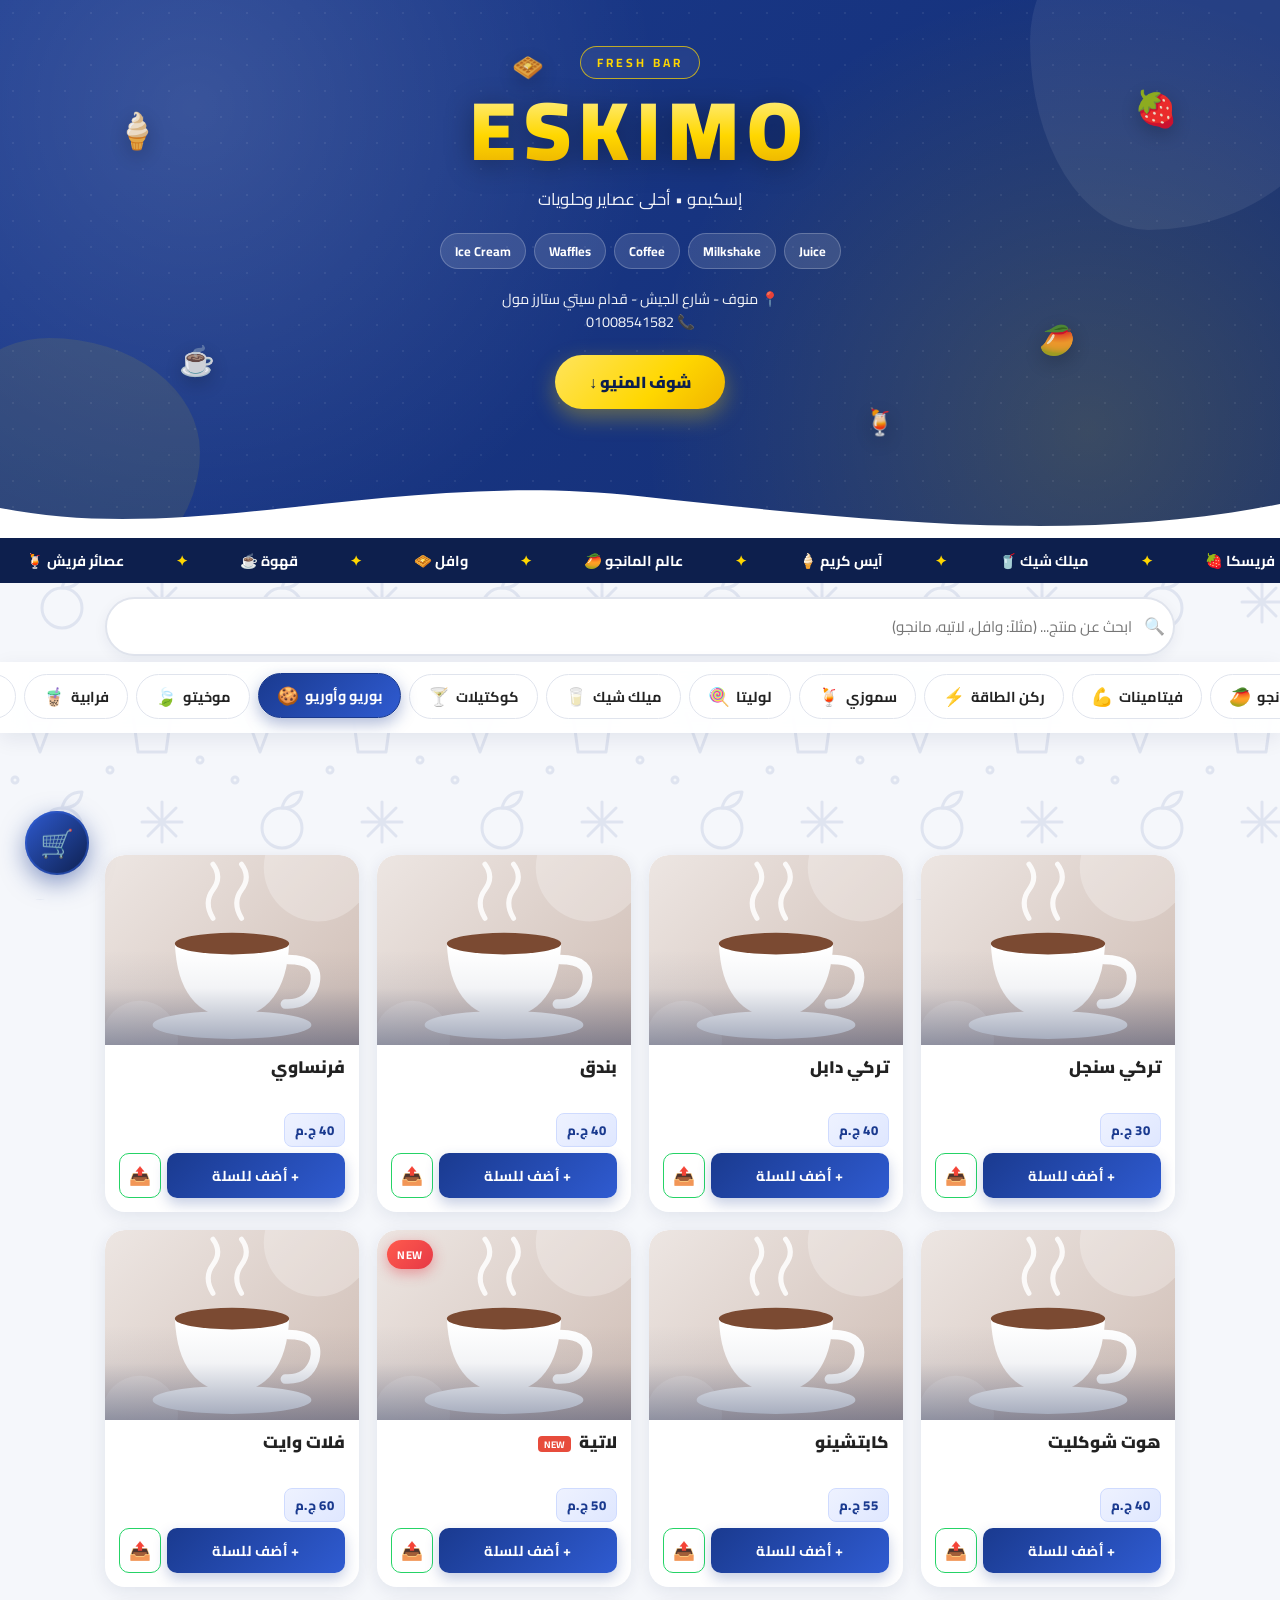
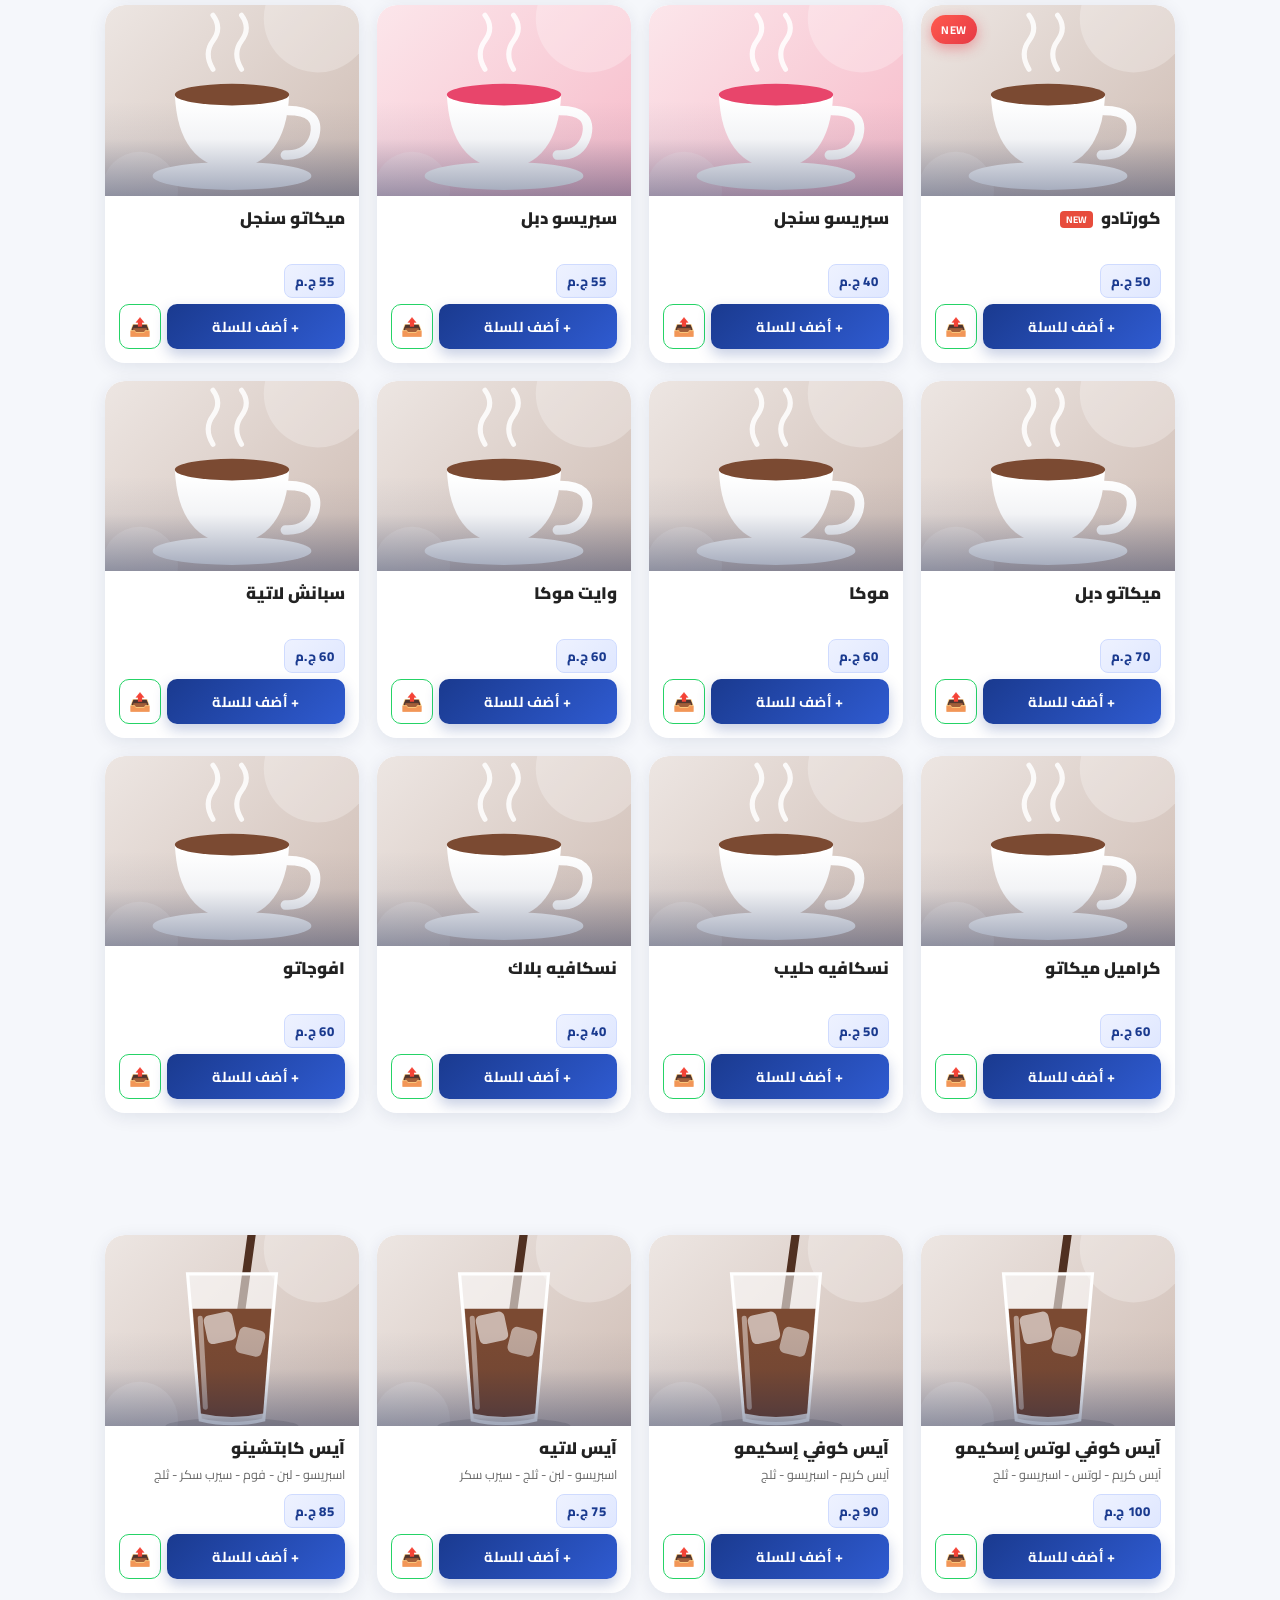
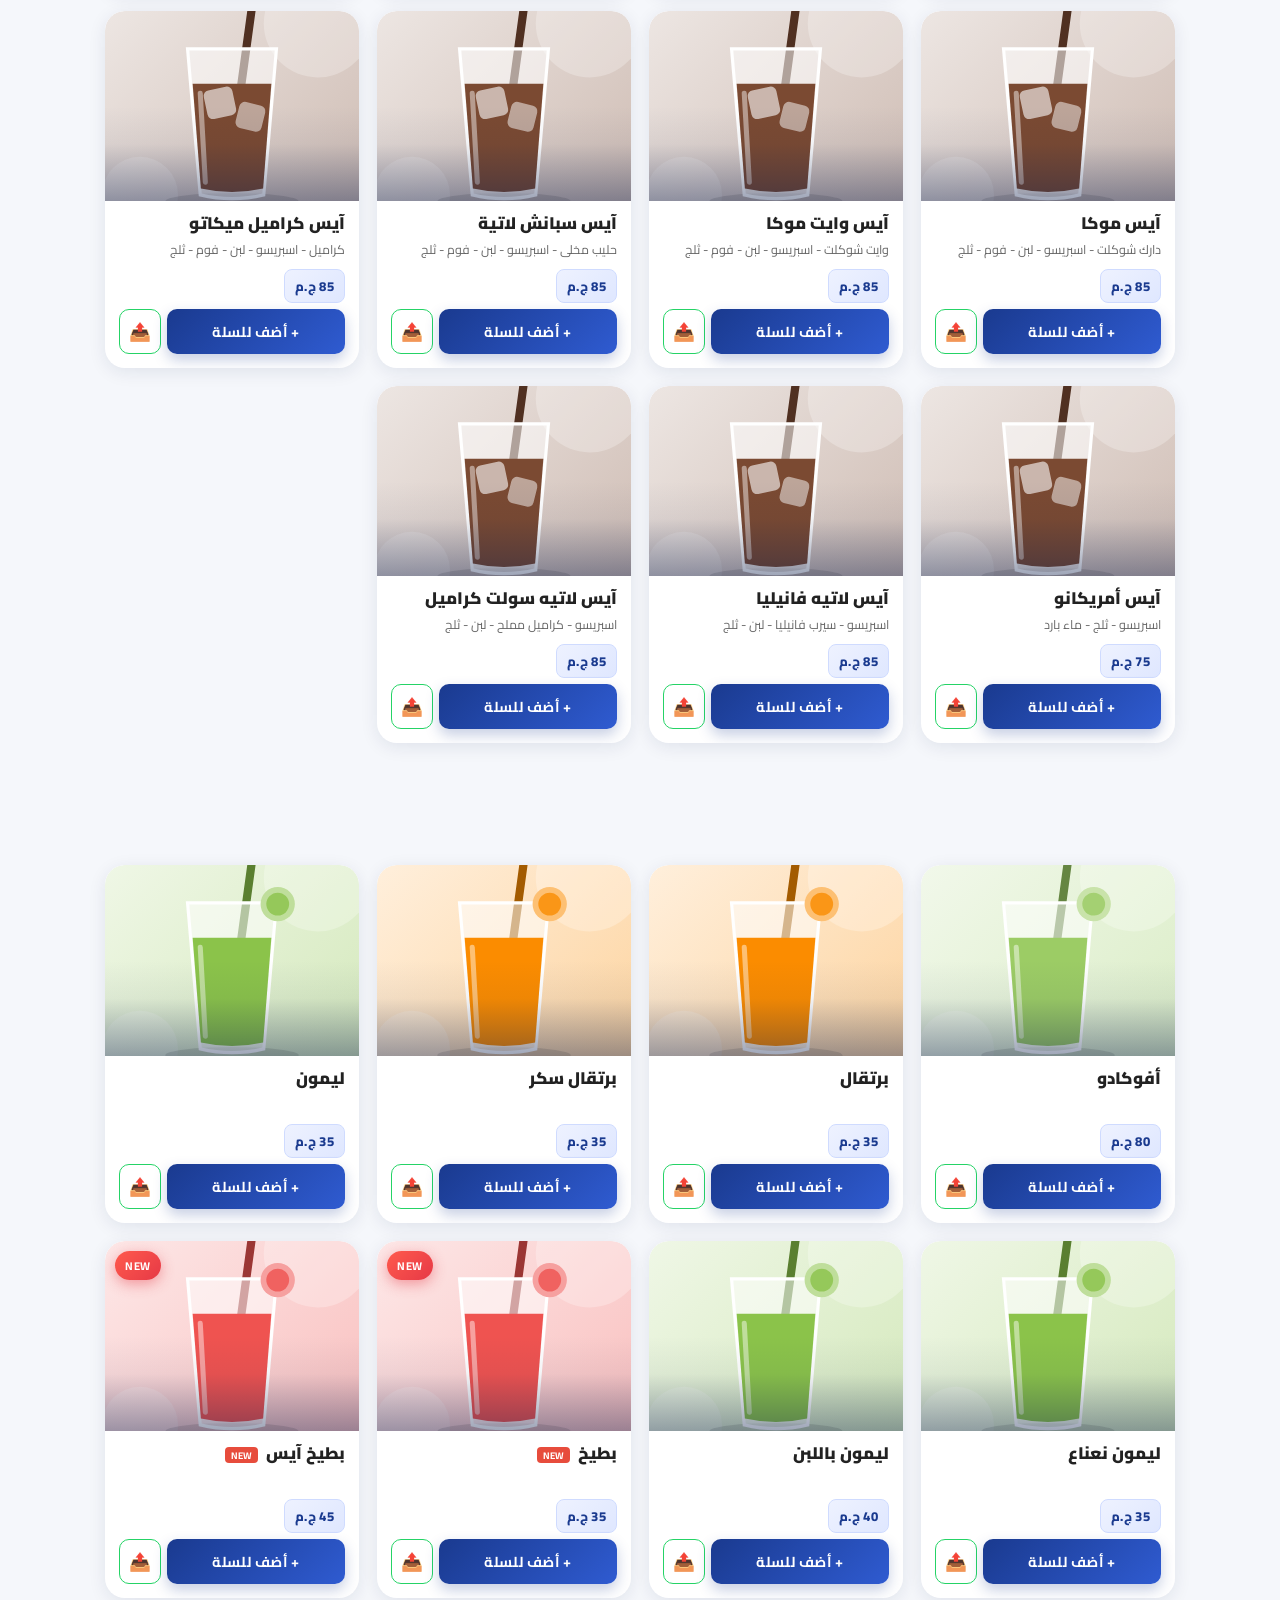
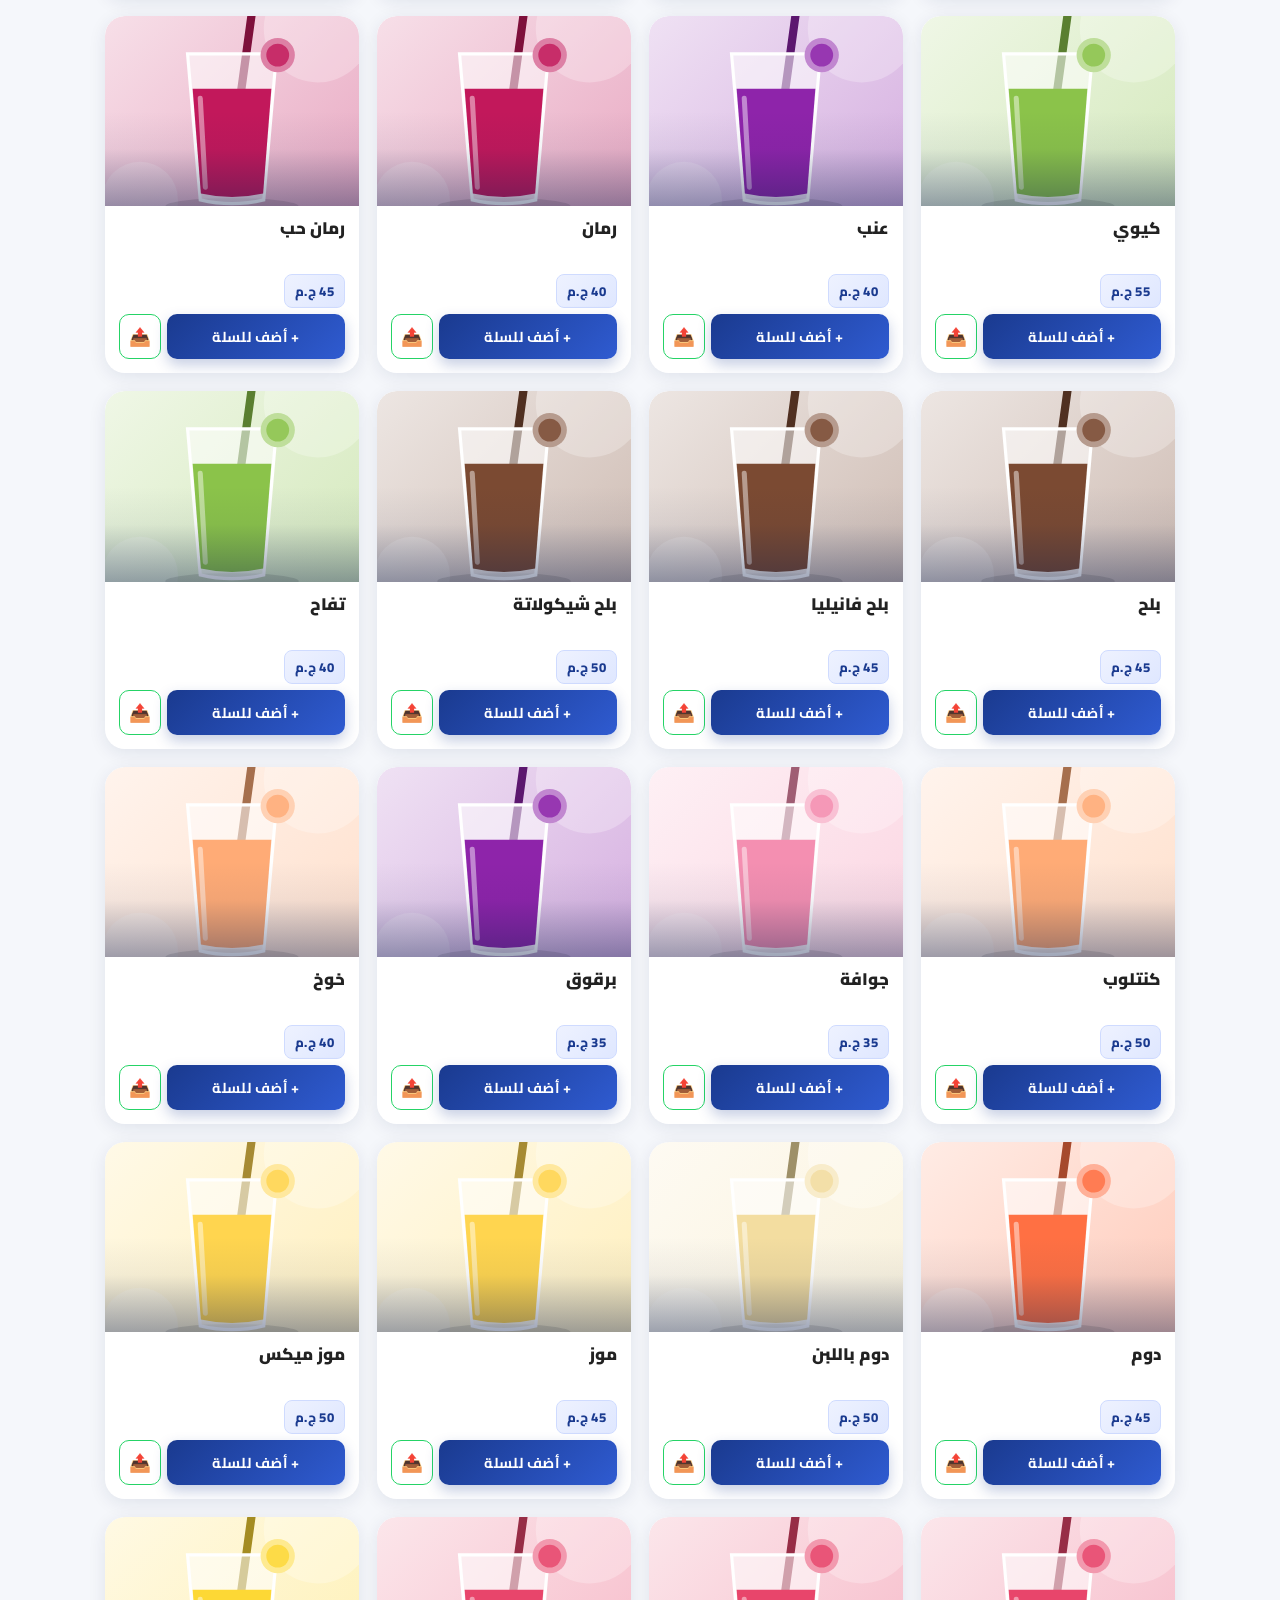
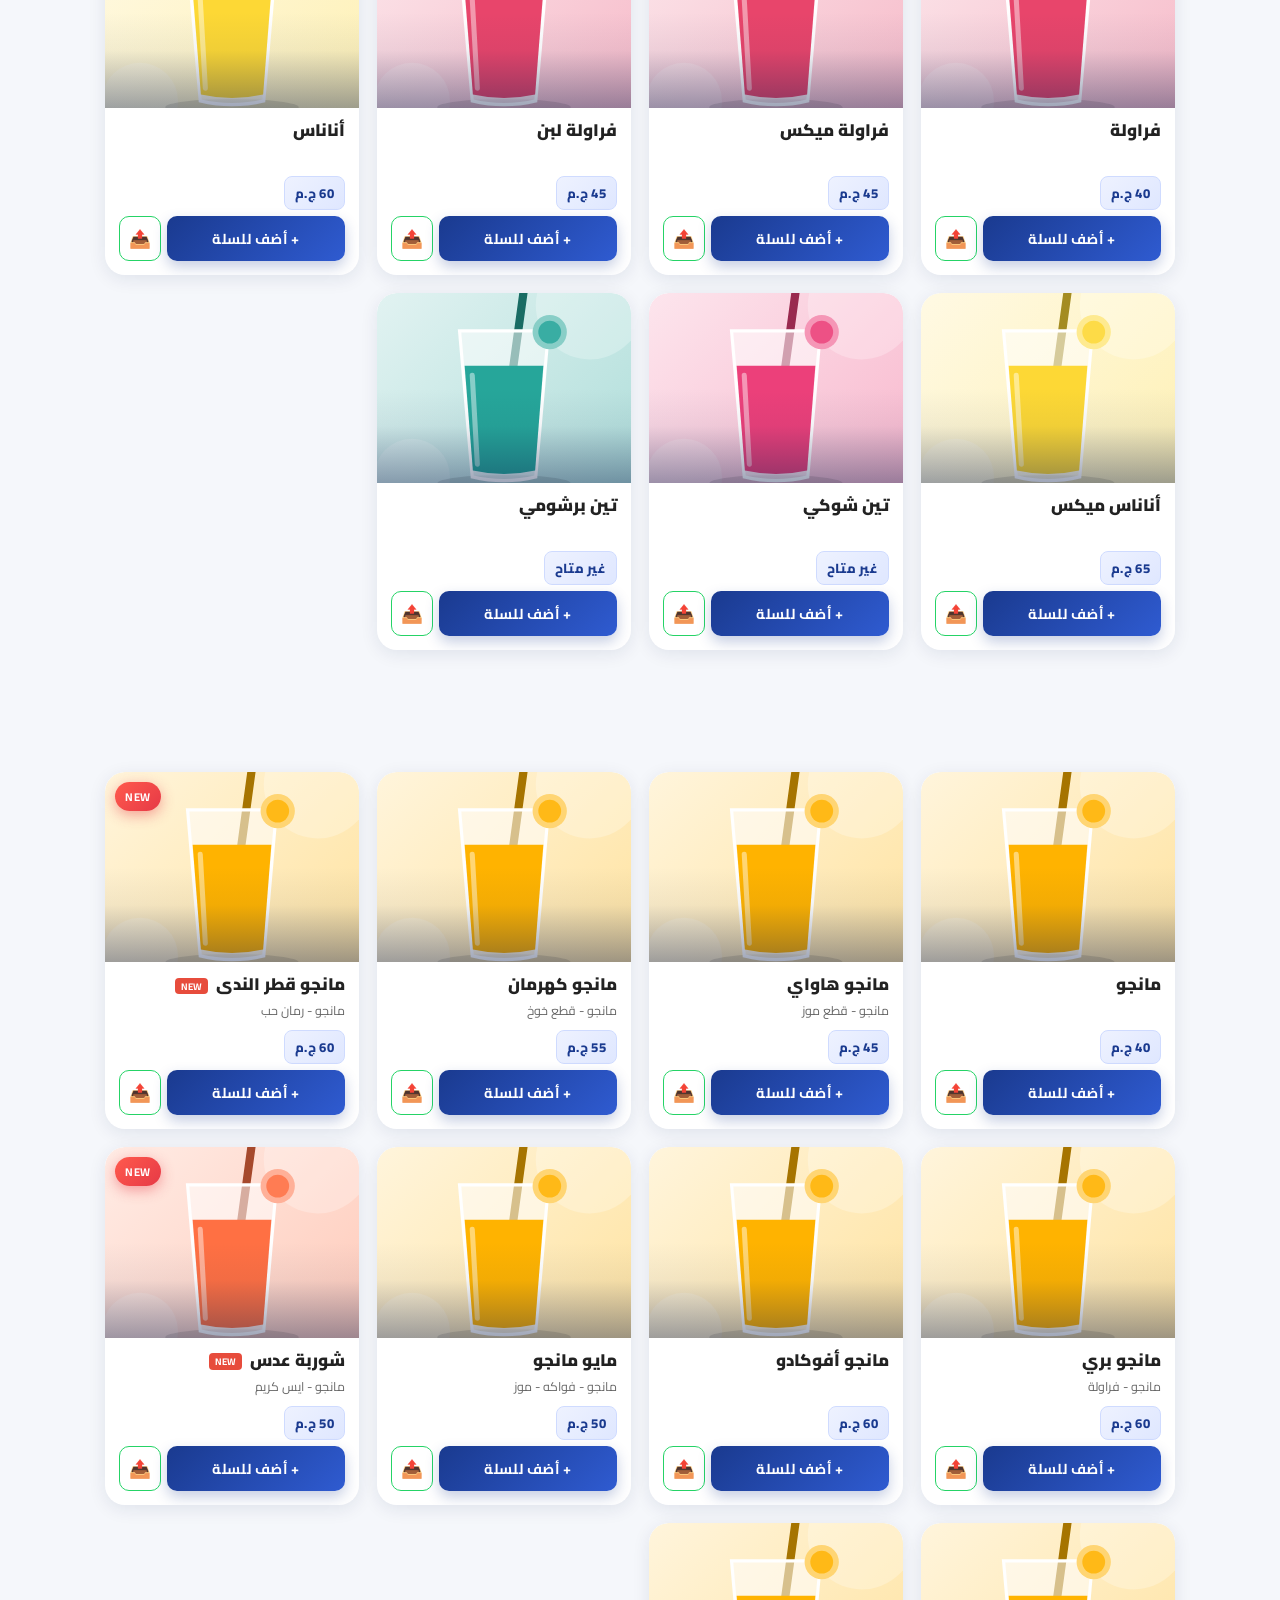
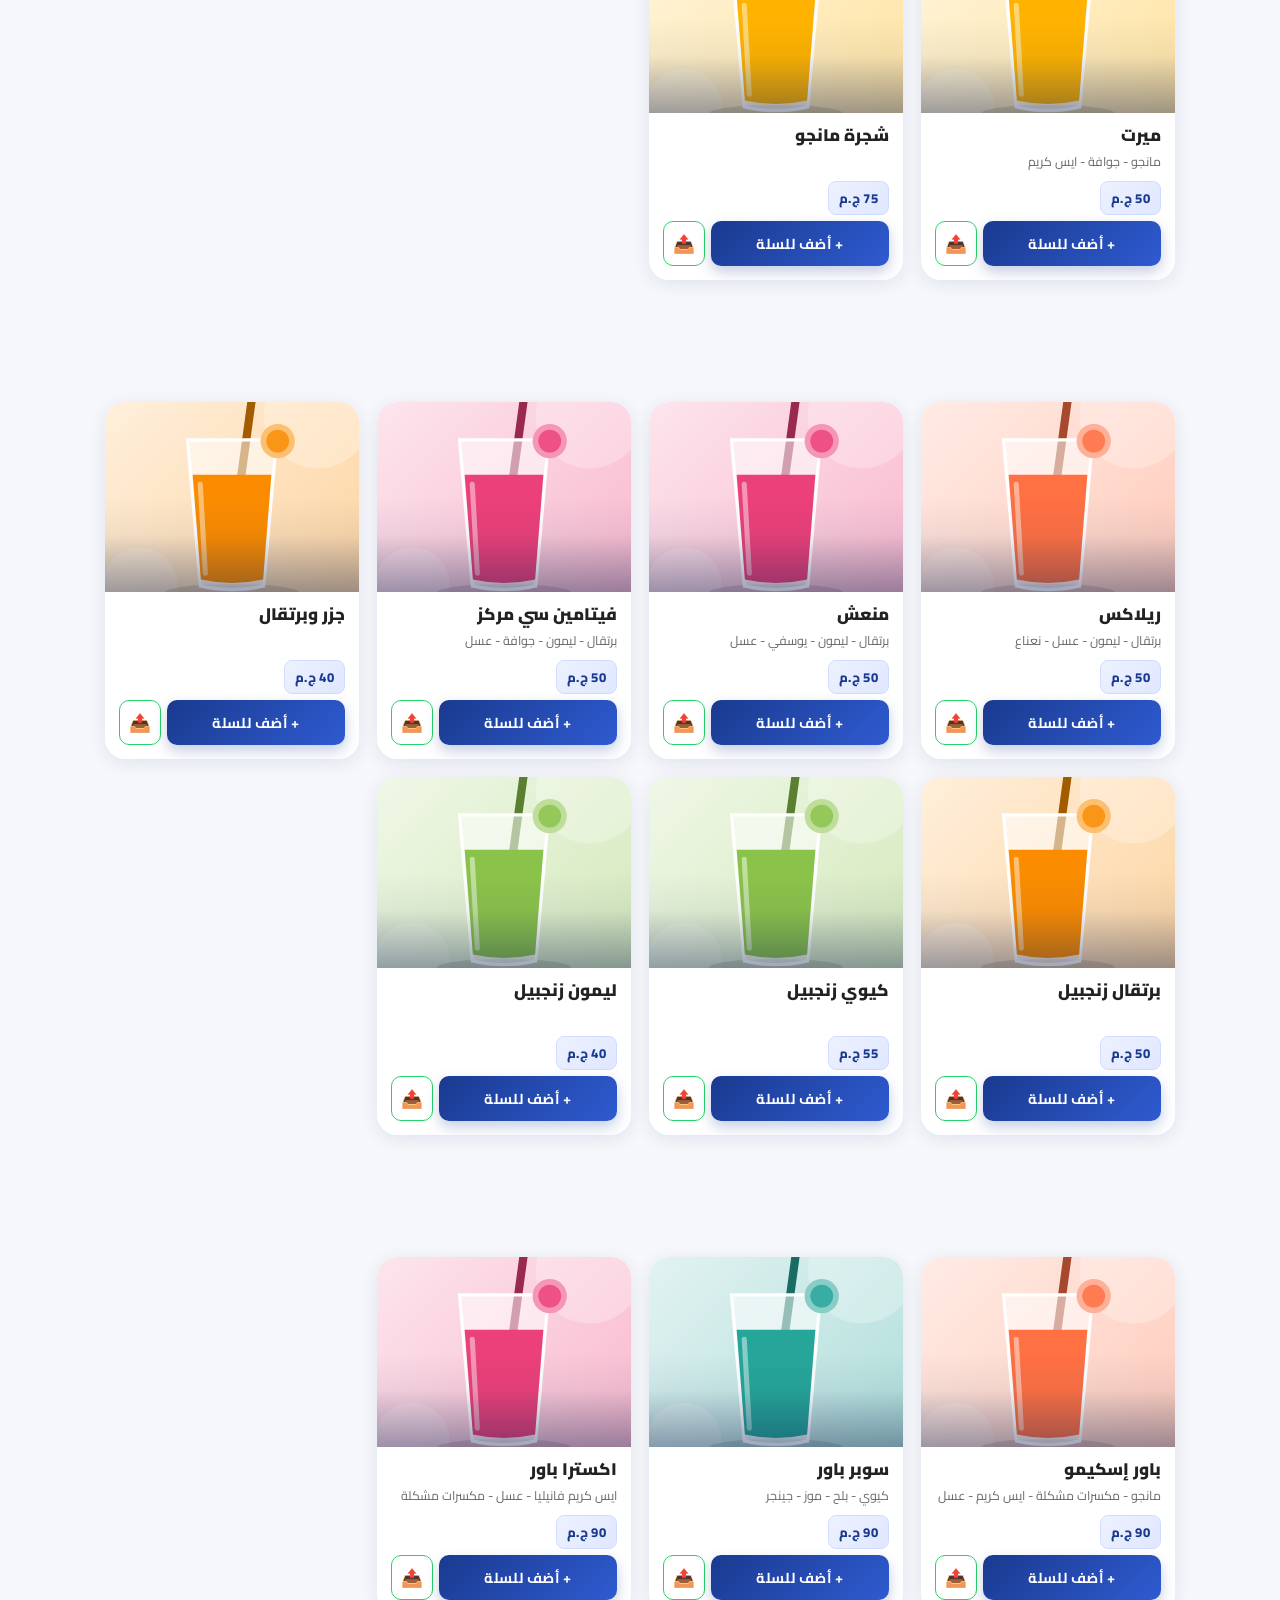
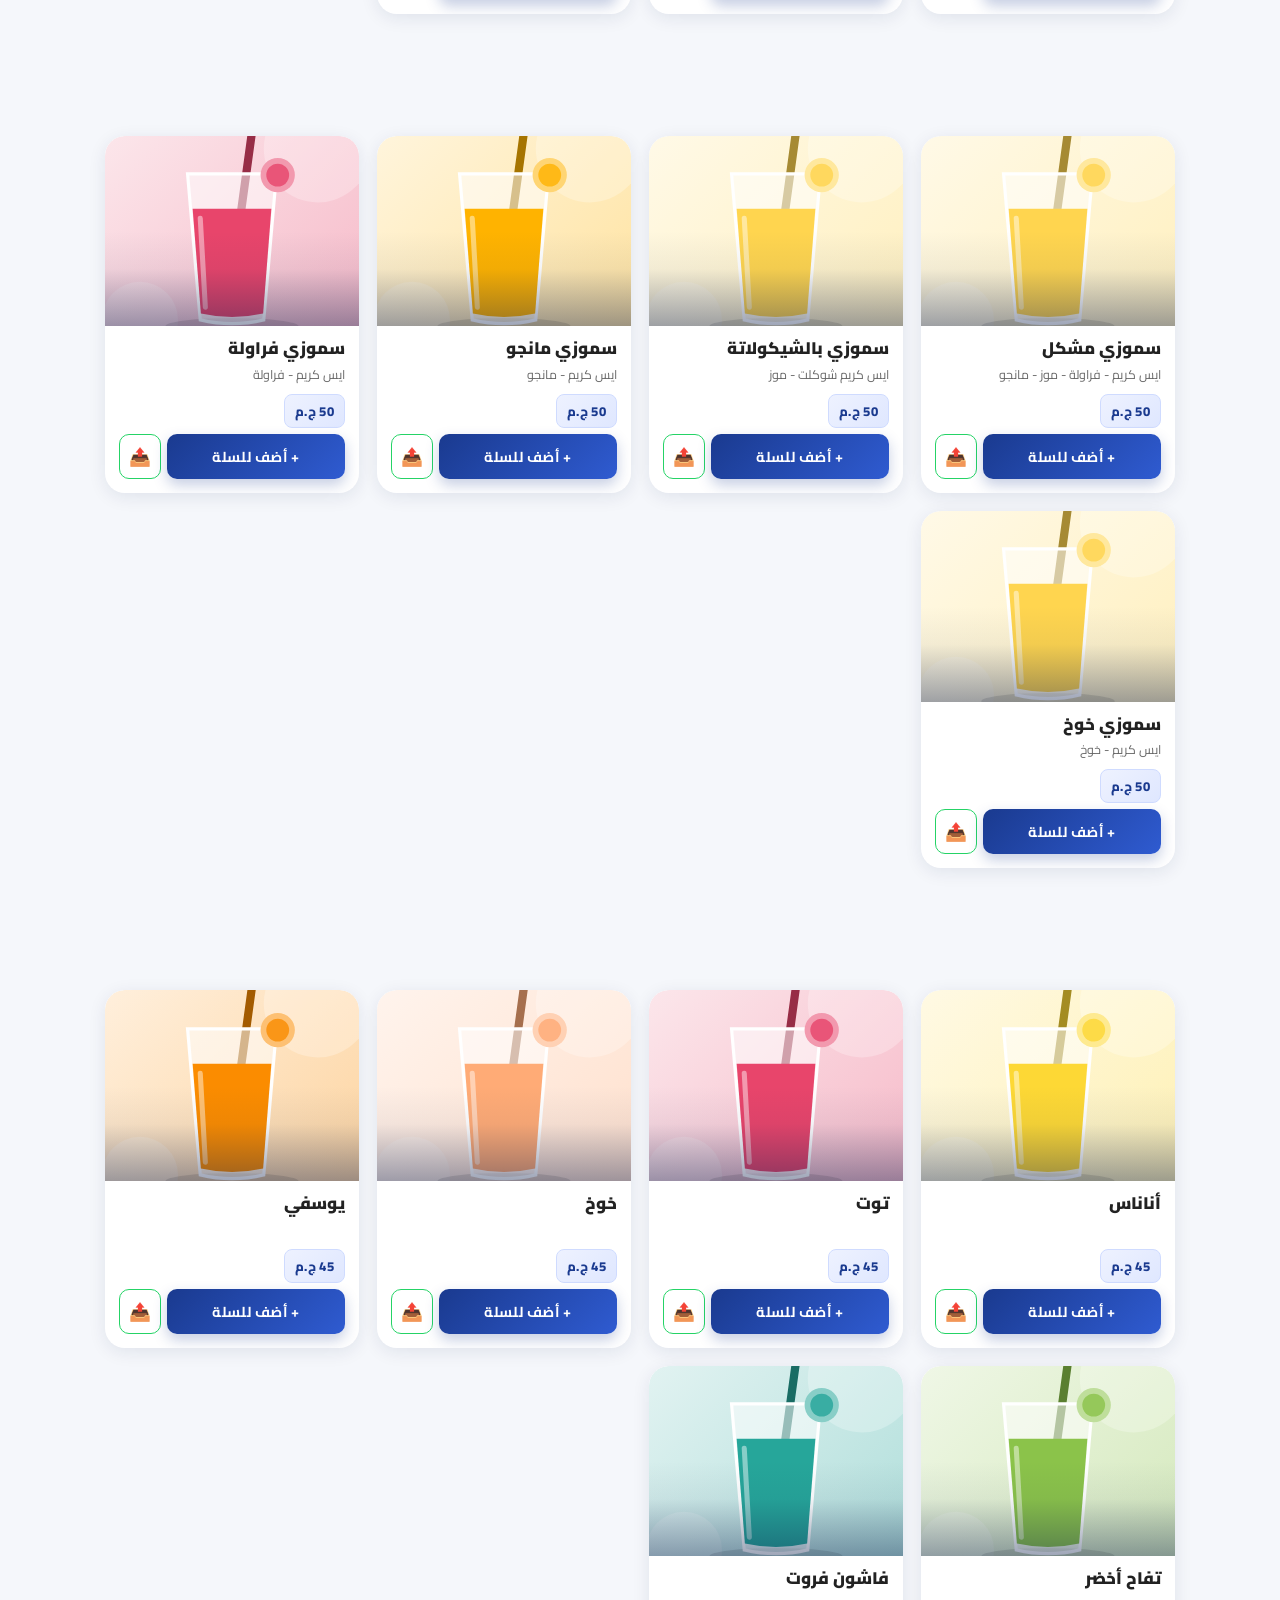
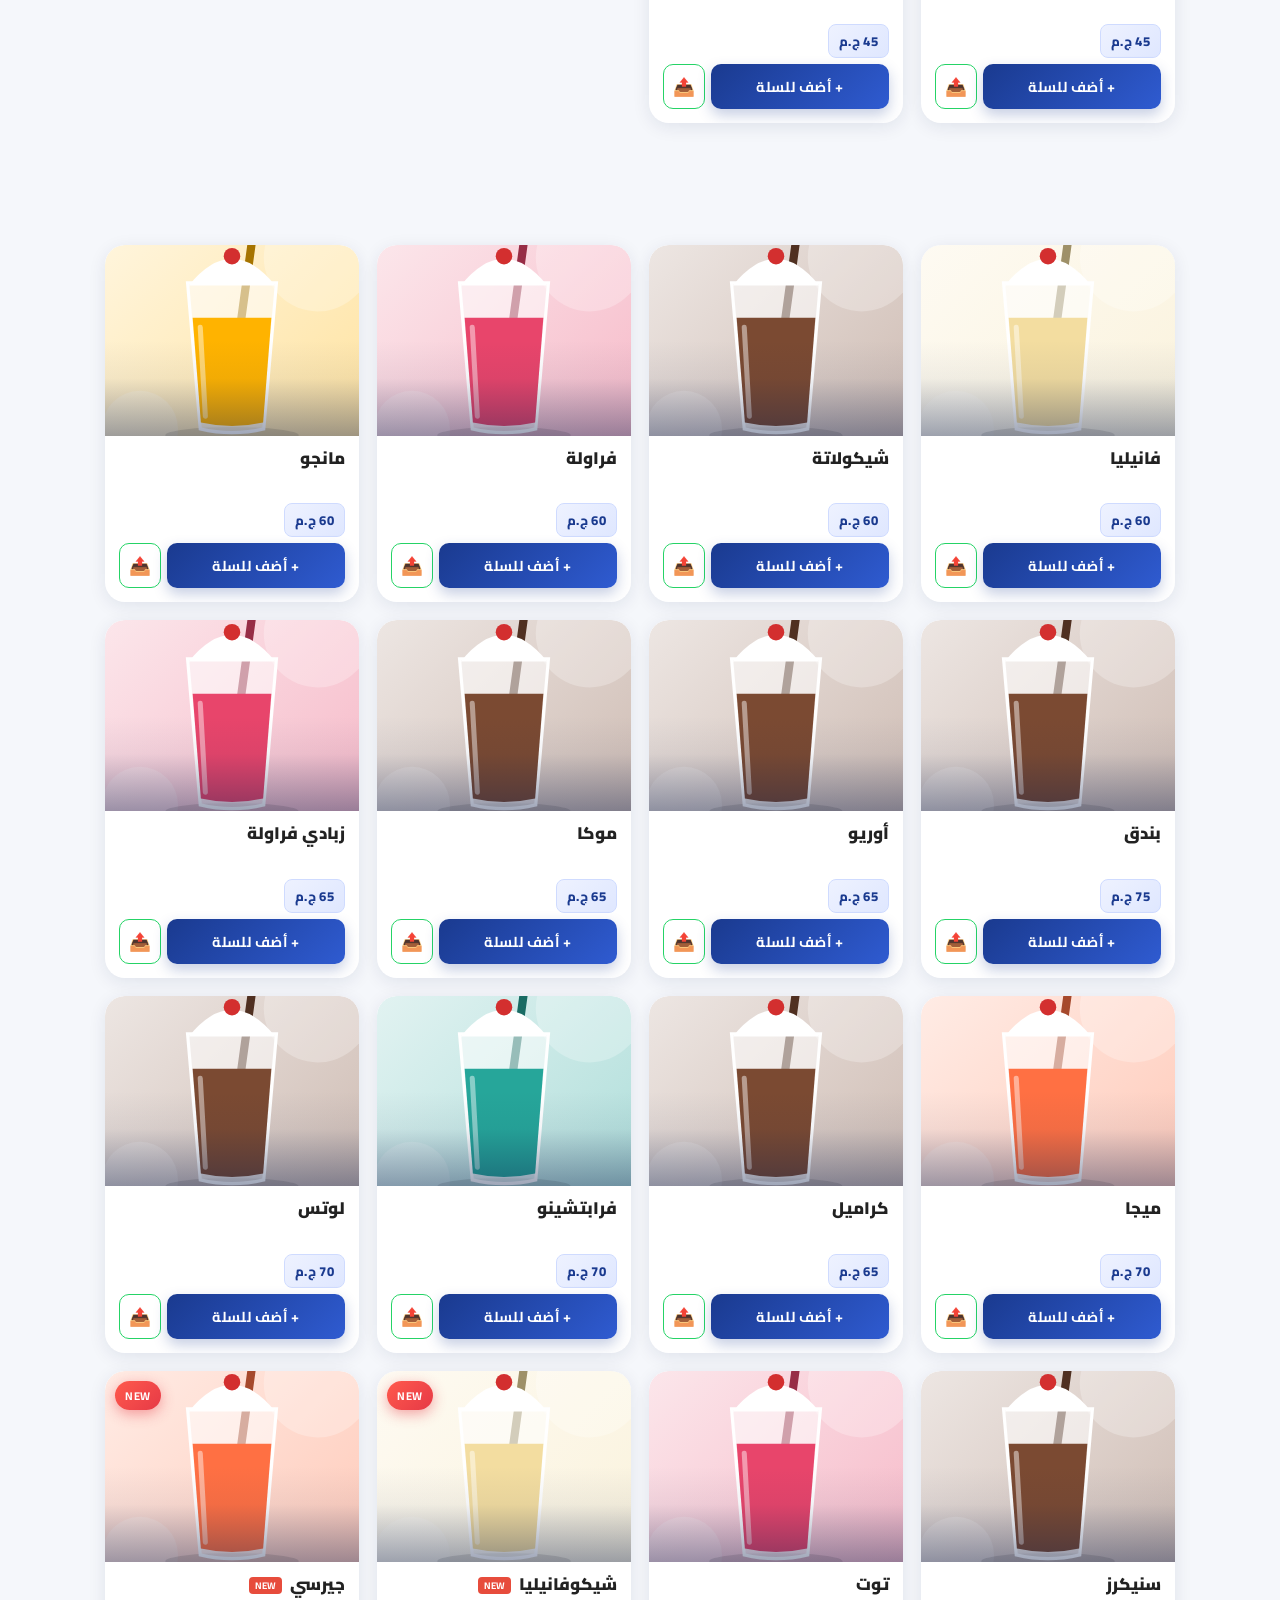
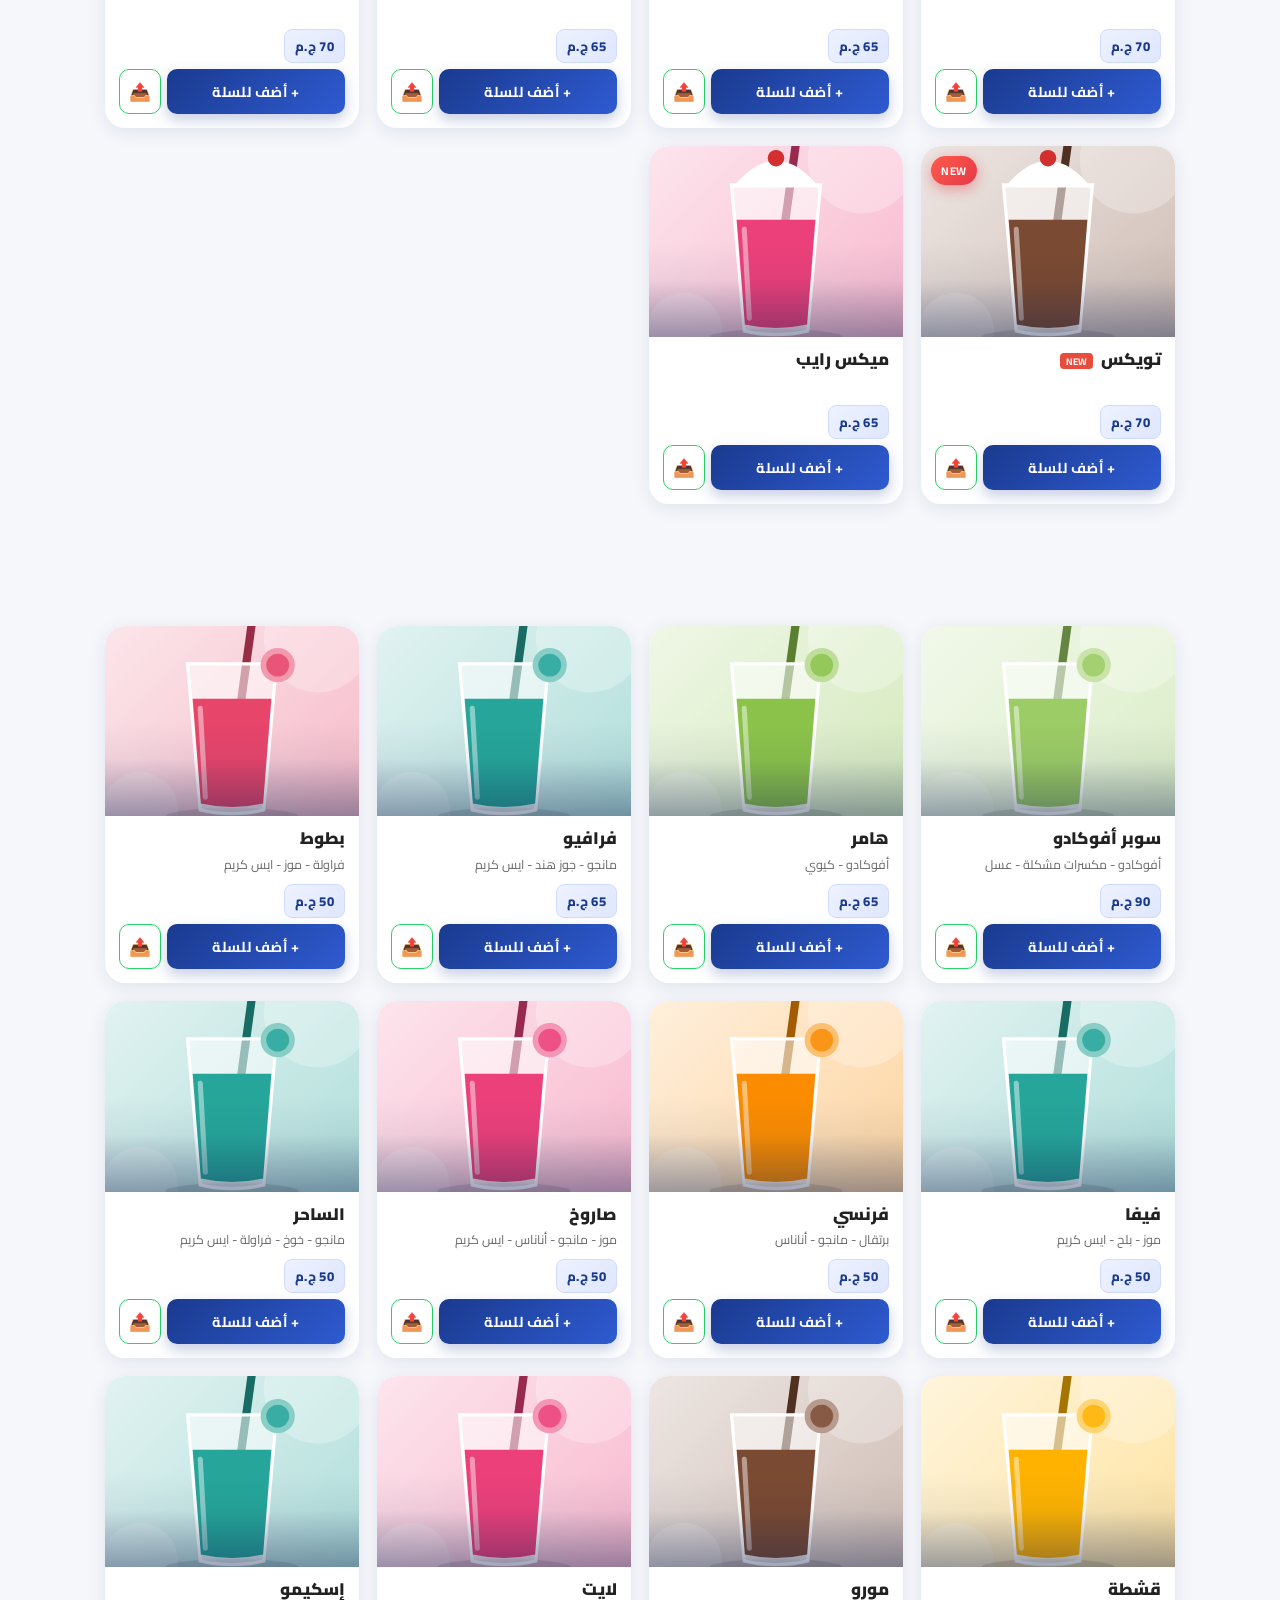
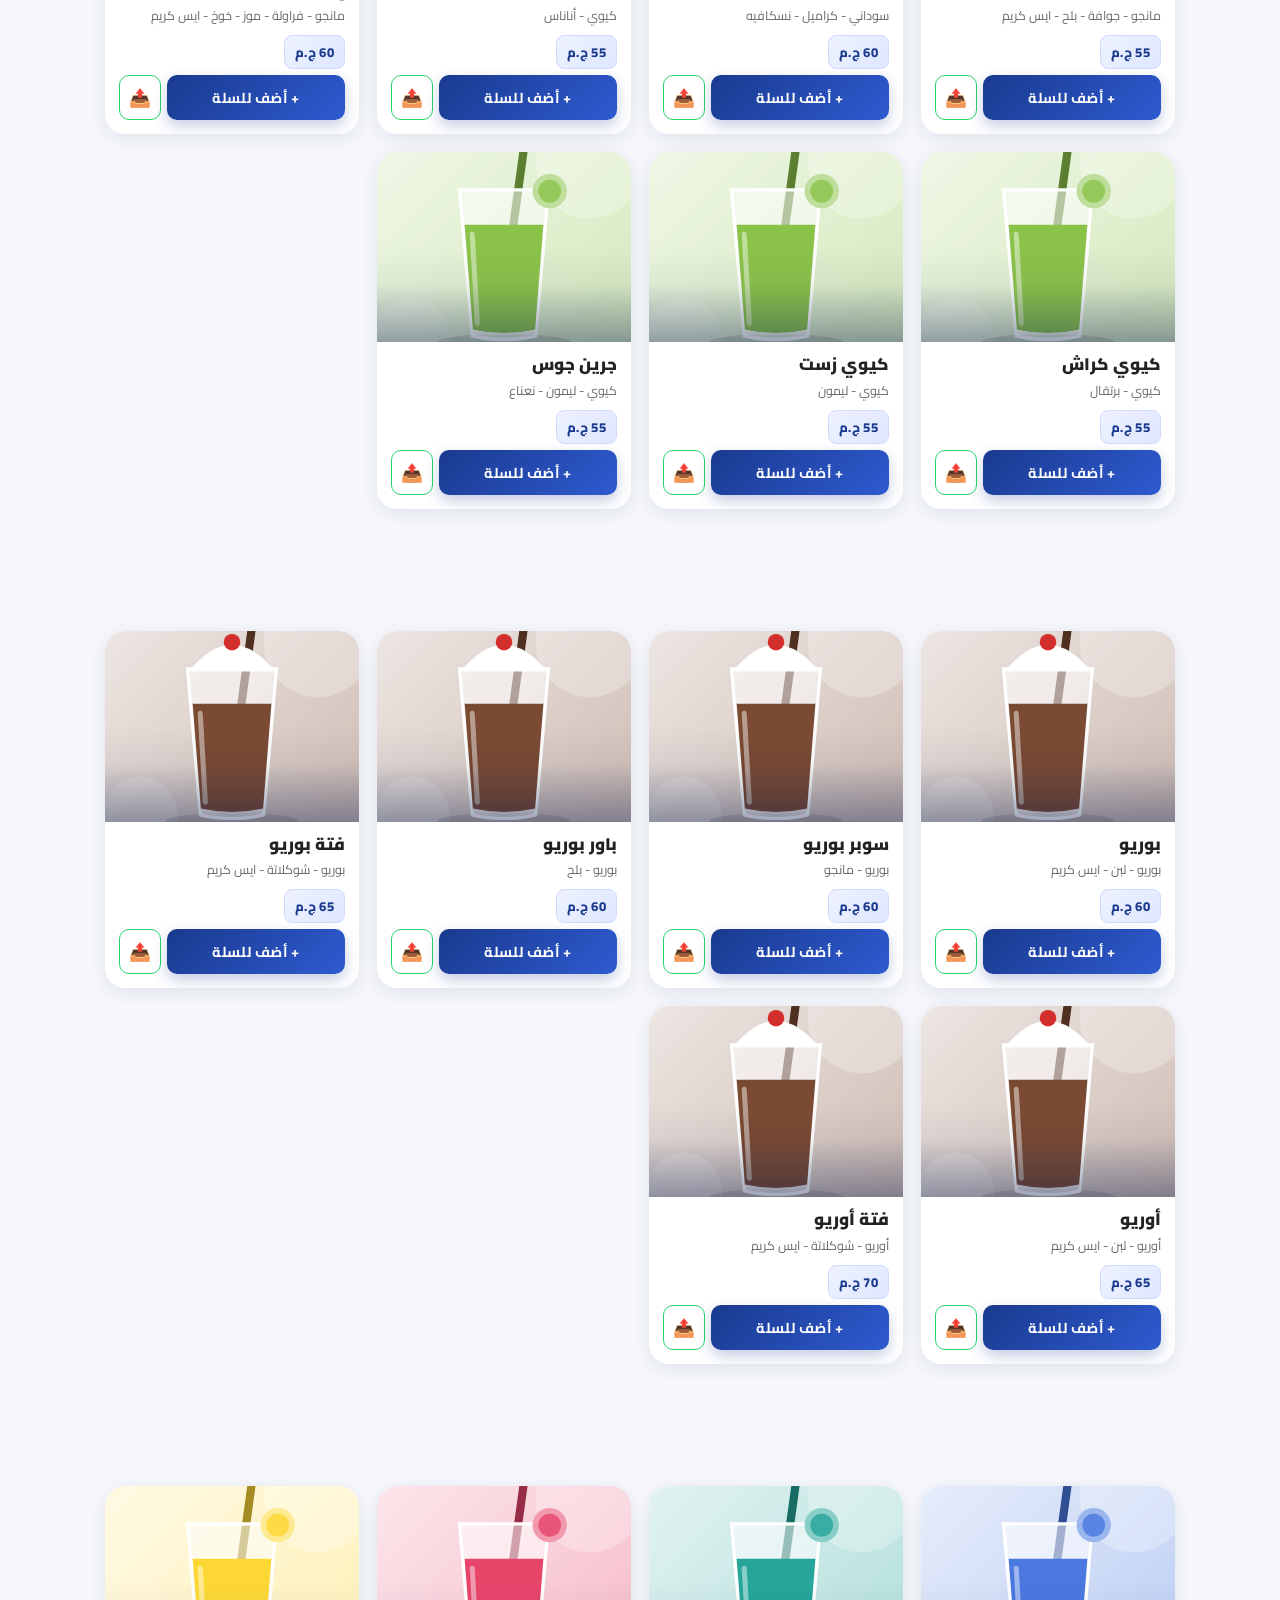
==== index.html @ f1029367 "Fix asset paths in index.html" ====
<!DOCTYPE html>
<html lang="ar" dir="rtl">
<head>
    <meta charset="UTF-8">
    <meta name="viewport" content="width=device-width, initial-scale=1.0">
    <title>ESKIMO Fresh Bar | إسكيمو</title>
    <link rel="stylesheet" href="css/style.css">
    <link href="https://fonts.googleapis.com/css2?family=Cairo:wght@400;600;700;900&display=swap" rel="stylesheet">
</head>
<body>
    <div id="preloader"><div class="pl-logo">ESKIMO</div><div class="pl-bar"></div></div>
    <div id="progress"></div>

    <!-- ===== الهيدر (Hero) ===== -->
    <header class="header hero">
        <div class="hero-blob blob-1"></div>
        <div class="hero-blob blob-2"></div>
        <span class="float f1">🍓</span>
        <span class="float f2">🥭</span>
        <span class="float f3">🍦</span>
        <span class="float f4">☕</span>
        <span class="float f5">🧇</span>
        <span class="float f6">🍹</span>

        <div class="header-content">
            <div class="logo">
                <span class="logo-badge">FRESH BAR</span>
                <h1>ESKIMO</h1>
                <p>إسكيمو • أحلى عصاير وحلويات</p>
            </div>

            <div class="hero-tags">
                <span>Juice</span><span>Milkshake</span><span>Coffee</span><span>Waffles</span><span>Ice Cream</span>
            </div>

            <div class="header-info">
                <p>📍 منوف - شارع الجيش - قدام سيتي ستارز مول</p>
                <p><a href="tel:01008541582">📞 01008541582</a></p>
            </div>

            <a href="#categoriesNav" class="hero-cta">شوف المنيو ↓</a>
        </div>

        <svg class="hero-wave" viewBox="0 0 1440 90" preserveAspectRatio="none" aria-hidden="true">
            <path d="M0,50 C220,100 440,0 720,35 C1000,70 1220,95 1440,45 L1440,90 L0,90 Z" fill="#ffffff"/>
        </svg>
    </header>

    <div class="marquee"><div class="marquee-track">
        <span>🍹 عصائر فريش</span><span>☕ قهوة</span><span>🧇 وافل</span><span>🥭 عالم المانجو</span><span>🍦 آيس كريم</span><span>🥤 ميلك شيك</span><span>🍓 فريسكا</span>
    </div></div>

    <!-- ===== شريط البحث + طلبي السابق ===== -->
<div class="search-bar-wrap">
    <div class="search-bar">
        <span class="search-icon">🔍</span>
        <input 
            type="search" 
            id="searchInput" 
            placeholder="ابحث عن منتج... (مثلاً: وافل، لاتيه، مانجو)"
            autocomplete="off"
            inputmode="search">
        <button type="button" class="search-clear" id="searchClear" aria-label="مسح">✕</button>
    </div>
    <button type="button" class="last-order-btn" id="lastOrderBtn" title="اطلب تاني">
        🔁 <span>طلبي السابق</span>
    </button>
</div>

<!-- اقتراحات البحث -->
<div class="search-suggestions" id="searchSuggestions" hidden></div>

    <!-- ===== شريط الأقسام ===== -->
    <nav class="categories" id="categoriesNav">
        <!-- يتم توليدها من JS -->
    </nav>

    <!-- ===== محتوى المنيو ===== -->
    <main class="menu-container" id="menuContainer">
        <!-- يتم توليدها من JS -->

<!-- قسم الأكثر طلباً (يتولّد من JS) -->
<section id="popular-section" class="popular-section" hidden>
    <h2 class="section-title">
        <span class="section-icon">⭐</span>
        <span class="section-text">الأكثر طلباً</span>
        <small>POPULAR</small>
    </h2>
    <div class="items-grid" id="popularGrid"></div>
</section>

    </main>

    <!-- ===== زر السلة العائم ===== -->
    <button class="cart-fab" id="cartFab" onclick="openCart()">
        🛒
        <span class="cart-badge" id="cartBadge">0</span>
    </button>

    <!-- ===== نافذة السلة ===== -->
    <div class="modal-overlay" id="cartModal">
        <div class="modal-content">
            <div class="modal-header">
                <h2>🛒 سلة الطلبات</h2>
                <button class="close-btn" onclick="closeCart()">✕</button>
            </div>
            <div class="modal-body" id="cartItems">
                <!-- عناصر السلة -->
            </div>
            <div class="modal-footer">
                <div class="total-row">
                    <span>الإجمالي:</span>
                    <span id="cartTotal">0 ج.م</span>
                </div>
                <button class="checkout-btn" onclick="openCheckout()">
                    إتمام الطلب ✅
                </button>
            </div>
        </div>
    </div>

    <!-- ===== نافذة بيانات العميل ===== -->
    <div class="modal-overlay" id="checkoutModal">
        <div class="modal-content">
            <div class="modal-header">
                <h2>📋 بيانات الطلب</h2>
                <button class="close-btn" onclick="closeCheckout()">✕</button>
            </div>
            <div class="modal-body">
                <form id="customerForm" onsubmit="submitOrder(event)">
                    <div class="form-group">
                        <label>الاسم *</label>
                        <input type="text" id="custName" required placeholder="اكتب اسمك">
                    </div>
                    <div class="form-group">
                        <label>رقم الموبايل * (11 رقم)</label>
                        <input type="tel" id="custPhone" required 
                               pattern="01[0-9]{9}" maxlength="11"
                               placeholder="01xxxxxxxxx">
                        <small id="phoneError" class="error-msg"></small>
                    </div>
                    <div class="form-group">
                        <label>العنوان *</label>
                        <textarea id="custAddress" required 
                                  placeholder="اكتب العنوان بالتفصيل"></textarea>
                    </div>
                    <div class="form-group">
                        <label>ملاحظات (اختياري)</label>
                        <textarea id="custNotes" placeholder="أي ملاحظات إضافية"></textarea>
                    </div>
                    <button type="submit" class="submit-btn">
                        إرسال الطلب على واتساب 📱
                    </button>
                </form>
            </div>
        </div>
    </div>

    <!-- ===== الفوتر ===== -->
    <footer class="footer">
        <p style="opacity:.7;font-size:.75rem">الصور التوضيحية من Wikimedia Commons و Flickr (مرخصة للاستخدام)</p>
        <p>© 2025 ESKIMO Fresh Bar - جميع الحقوق محفوظة</p>
        <p>تابعنا على إنستجرام: <a href="https://instagram.com/eskimo_menouf" target="_blank">@eskimo_menouf</a></p>
    </footer>

    <script src="js/products.js"></script>
    <script src="js/art.js"></script>
    <script src="js/app.js"></script>
    <script src="js/motion.js"></script>
</body>
</html>
---- css/style.css ----
/* ===== الإعدادات العامة ===== */
* {
    margin: 0;
    padding: 0;
    box-sizing: border-box;
    font-family: 'Cairo', sans-serif;
}

:root {
    --primary: #1a3a8f;
    --primary-dark: #0d1f4d;
    --accent: #ffd700;
    --bg: #f5f7fb;
    --card-bg: #ffffff;
    --text: #222;
    --text-light: #666;
    --border: #e0e4ed;
    --success: #25D366;
    --danger: #e74c3c;
}

body {
    background: var(--bg);
    color: var(--text);
    padding-bottom: 100px;
}

/* ===== الهيدر ===== */
.header {
    background: linear-gradient(135deg, var(--primary) 0%, var(--primary-dark) 100%);
    color: #fff;
    padding: 20px;
    text-align: center;
    box-shadow: 0 4px 15px rgba(0,0,0,0.15);
}

.logo h1 {
    font-size: 2.5rem;
    letter-spacing: 4px;
    font-weight: 900;
    color: var(--accent);
    text-shadow: 2px 2px 4px rgba(0,0,0,0.3);
}

.logo p {
    font-size: 0.95rem;
    opacity: 0.9;
    margin-top: 4px;
}

.header-info {
    margin-top: 12px;
    font-size: 0.85rem;
    opacity: 0.85;
    line-height: 1.6;
}

/* ===== شريط الأقسام ===== */
.categories {
    position: sticky;
    top: 0;
    z-index: 100;
    background: #fff;
    display: flex;
    overflow-x: auto;
    gap: 8px;
    padding: 12px;
    box-shadow: 0 2px 8px rgba(0,0,0,0.08);
    scrollbar-width: none;
    direction: rtl; /* عشان الترتيب يبدأ من اليمين */
}

.categories::-webkit-scrollbar { display: none; }

.cat-btn {
    flex-shrink: 0;
    padding: 8px 18px;
    border-radius: 25px;
    border: 2px solid var(--border);
    background: #fff;
    color: var(--text);
    font-weight: 700;
    font-size: 0.9rem;
    cursor: pointer;
    transition: all 0.25s;
    white-space: nowrap;
    font-family: 'Cairo', sans-serif; /* خط عربي */
    display: flex;
    align-items: center;
    gap: 6px;
}

.cat-btn:hover {
    border-color: var(--primary);
    color: var(--primary);
    transform: translateY(-2px);
}

.cat-btn.active {
    background: var(--primary);
    color: #fff;
    border-color: var(--primary);
    box-shadow: 0 4px 12px rgba(26,58,143,0.3);
}

/* الأيقونة (الإيموجي) في الشريط */
.cat-btn .cat-icon {
    font-size: 1.1rem;
    line-height: 1;
}

/* ===== حاوية المنيو ===== */
.menu-container {
    max-width: 1100px;
    margin: 20px auto;
    padding: 0 15px;
}

.section-title {
    font-size: 1.5rem;
    color: var(--primary);
    margin: 30px 0 15px;
    padding-bottom: 10px;
    border-bottom: 3px solid var(--accent);
    font-weight: 700;
}

.section-title small {
    color: var(--text-light);
    font-size: 0.9rem;
    font-weight: 400;
}

/* ===== كارت الصنف ===== */
.items-grid {
    display: grid;
    grid-template-columns: repeat(auto-fill, minmax(220px, 1fr));
    gap: 14px;
}

.item-card {
    background: var(--card-bg);
    border-radius: 16px;
    box-shadow: 0 2px 8px rgba(0,0,0,0.06);
    border: 1px solid var(--border);
    transition: transform 0.2s, box-shadow 0.2s;
    display: flex;
    flex-direction: column;
    overflow: hidden;
}

.item-card:hover {
    transform: translateY(-4px);
    box-shadow: 0 8px 22px rgba(0,0,0,0.14);
}

/* ===== صورة الصنف ===== */
.item-image-wrapper {
    position: relative;
    width: 100%;
    aspect-ratio: 1 / 1;
    overflow: hidden;
    background: #f0f2f7;
    border-radius: 16px 16px 0 0;
}

.item-image {
    width: 100%;
    height: 100%;
    object-fit: cover;
    display: block;
    transition: transform 0.4s ease;
}

.item-card:hover .item-image {
    transform: scale(1.08);
}

/* لو الصورة مش موجودة، تظهر بشكل رمادي */
.item-image.img-fallback {
    object-fit: contain;
    padding: 30px;
    background: #eef2ff;
    opacity: 0.7;
}

/* شارة NEW على الصورة */
.image-badge {
    position: absolute;
    top: 10px;
    right: 10px;
    background: var(--danger);
    color: #fff;
    font-size: 0.7rem;
    font-weight: 700;
    padding: 4px 10px;
    border-radius: 20px;
    box-shadow: 0 2px 6px rgba(0,0,0,0.2);
    animation: pulse 2s infinite;
}

@keyframes pulse {
    0%, 100% { transform: scale(1); }
    50% { transform: scale(1.08); }
}

/* ===== جسم الكارت ===== */
.item-body {
    padding: 12px 14px 14px;
    display: flex;
    flex-direction: column;
    gap: 6px;
    flex: 1;
}

.item-name {
    font-weight: 700;
    font-size: 1rem;
    color: var(--text);
    line-height: 1.3;
}

.item-ingredients {
    font-size: 0.78rem;
    color: var(--text-light);
    line-height: 1.4;
    min-height: 18px;
}

.item-prices {
    display: flex;
    flex-wrap: wrap;
    gap: 6px;
    margin-top: 4px;
}

.price-tag {
    background: #eef2ff;
    color: var(--primary);
    padding: 4px 10px;
    border-radius: 8px;
    font-size: 0.82rem;
    font-weight: 600;
}

.new-badge {
    display: inline-block;
    background: var(--danger);
    color: #fff;
    font-size: 0.6rem;
    padding: 2px 6px;
    border-radius: 4px;
    margin-inline-start: 4px;
    font-weight: 700;
    vertical-align: middle;
}

.add-btn {
    margin-top: auto;
    background: var(--primary);
    color: #fff;
    border: none;
    padding: 9px 14px;
    border-radius: 10px;
    font-weight: 700;
    font-size: 0.9rem;
    cursor: pointer;
    transition: background 0.2s, transform 0.1s;
    font-family: inherit;
}

.add-btn:hover { background: var(--primary-dark); }
.add-btn:active { transform: scale(0.97); }

/* ===== صورة في السلة ===== */
.cart-item-image {
    width: 52px;
    height: 52px;
    border-radius: 10px;
    object-fit: cover;
    flex-shrink: 0;
    background: #f0f2f7;
}

/* ===== زر السلة العائم ===== */
.cart-fab {
    position: fixed;
    bottom: 25px;
    left: 25px;
    width: 62px;
    height: 62px;
    border-radius: 50%;
    background: var(--primary);
    color: #fff;
    border: none;
    font-size: 1.6rem;
    cursor: pointer;
    box-shadow: 0 6px 20px rgba(26,58,143,0.4);
    z-index: 200;
    transition: transform 0.2s;
}

.cart-fab:hover { transform: scale(1.08); }

.cart-badge {
    position: absolute;
    top: -4px;
    right: -4px;
    background: var(--danger);
    color: #fff;
    font-size: 0.75rem;
    font-weight: 700;
    min-width: 22px;
    height: 22px;
    border-radius: 50%;
    display: flex;
    align-items: center;
    justify-content: center;
    padding: 0 4px;
}

/* ===== النوافذ المنبثقة ===== */
.modal-overlay {
    display: none;
    position: fixed;
    inset: 0;
    background: rgba(0,0,0,0.6);
    z-index: 300;
    align-items: center;
    justify-content: center;
    padding: 15px;
    backdrop-filter: blur(3px);
}

.modal-overlay.active { display: flex; }

.modal-content {
    background: #fff;
    border-radius: 18px;
    width: 100%;
    max-width: 480px;
    max-height: 90vh;
    overflow-y: auto;
    animation: slideUp 0.3s ease;
}

@keyframes slideUp {
    from { transform: translateY(30px); opacity: 0; }
    to { transform: translateY(0); opacity: 1; }
}

.modal-header {
    display: flex;
    justify-content: space-between;
    align-items: center;
    padding: 16px 20px;
    border-bottom: 1px solid var(--border);
    background: var(--primary);
    color: #fff;
    border-radius: 18px 18px 0 0;
}

.modal-header h2 { font-size: 1.2rem; }

.close-btn {
    background: transparent;
    border: none;
    color: #fff;
    font-size: 1.3rem;
    cursor: pointer;
    padding: 4px 8px;
}

.modal-body { padding: 16px 20px; }

.modal-footer {
    padding: 16px 20px;
    border-top: 1px solid var(--border);
    background: #fafbff;
    border-radius: 0 0 18px 18px;
}

/* ===== عناصر السلة ===== */
.cart-item {
    display: flex;
    justify-content: space-between;
    align-items: center;
    padding: 12px 0;
    border-bottom: 1px dashed var(--border);
    gap: 10px;
}

.cart-item-info { flex: 1; }
.cart-item-name { font-weight: 700; font-size: 0.95rem; }
.cart-item-price { color: var(--text-light); font-size: 0.8rem; margin-top: 3px; }

.qty-controls {
    display: flex;
    align-items: center;
    gap: 8px;
}

.qty-btn {
    width: 30px;
    height: 30px;
    border-radius: 8px;
    border: 1px solid var(--border);
    background: #fff;
    font-size: 1.1rem;
    font-weight: 700;
    cursor: pointer;
    color: var(--primary);
    font-family: inherit;
}

.qty-btn:hover { background: var(--primary); color: #fff; }

.qty-value {
    min-width: 24px;
    text-align: center;
    font-weight: 700;
}

.remove-btn {
    background: transparent;
    border: none;
    color: var(--danger);
    cursor: pointer;
    font-size: 1.1rem;
    padding: 4px;
}

.empty-cart {
    text-align: center;
    padding: 40px 20px;
    color: var(--text-light);
}

.empty-cart .icon { font-size: 3rem; margin-bottom: 10px; }

.total-row {
    display: flex;
    justify-content: space-between;
    font-size: 1.15rem;
    font-weight: 700;
    color: var(--primary);
    margin-bottom: 12px;
}

.checkout-btn, .submit-btn {
    width: 100%;
    padding: 14px;
    border: none;
    border-radius: 12px;
    background: var(--success);
    color: #fff;
    font-size: 1.05rem;
    font-weight: 700;
    cursor: pointer;
    font-family: inherit;
    transition: opacity 0.2s;
}

.checkout-btn:hover, .submit-btn:hover { opacity: 0.9; }

/* ===== الفورم ===== */
.form-group { margin-bottom: 14px; }

.form-group label {
    display: block;
    font-weight: 600;
    margin-bottom: 6px;
    font-size: 0.9rem;
}

.form-group input,
.form-group textarea {
    width: 100%;
    padding: 10px 12px;
    border: 1px solid var(--border);
    border-radius: 10px;
    font-family: inherit;
    font-size: 0.95rem;
    outline: none;
    transition: border-color 0.2s;
}

.form-group input:focus,
.form-group textarea:focus {
    border-color: var(--primary);
}

.form-group textarea { resize: vertical; min-height: 70px; }

.error-msg {
    color: var(--danger);
    font-size: 0.8rem;
    display: block;
    margin-top: 4px;
}

/* ===== الفوتر ===== */
.footer {
    text-align: center;
    padding: 25px 15px;
    background: var(--primary-dark);
    color: #fff;
    font-size: 0.85rem;
    line-height: 1.8;
    margin-top: 40px;
}

.footer a { color: var(--accent); text-decoration: none; }

/* ===== الموبايل ===== */
@media (max-width: 600px) {
    .logo h1 { font-size: 2rem; }
    .section-title { font-size: 1.25rem; }
    .items-grid { grid-template-columns: 1fr; }
    .cart-fab { width: 56px; height: 56px; font-size: 1.4rem; }
}

/* =====================================================
   PREMIUM THEME  -  تصميم احترافي (حطيته آخر الملف عشان يغلب القديم)
   ===================================================== */

html { scroll-behavior: smooth; }
section[id] { scroll-margin-top: 84px; }

/* ===== خلفية الموقع: نقش أيقونات + صورة اختيارية ===== */
body { position: relative; overflow-x: hidden; }

body::before {                      /* النقش (دايماً موجود) */
    content: "";
    position: fixed;
    inset: 0;
    z-index: -2;
    background-color: var(--bg);
    background-image: url("data:image/svg+xml,%3Csvg xmlns='http://www.w3.org/2000/svg' width='220' height='220' viewBox='0 0 220 220' fill='none' stroke='%231a3a8f' stroke-width='3' stroke-linecap='round' stroke-linejoin='round' opacity='.10'%3E%3Cpath d='M25 52 40 92 55 52Z'/%3E%3Ccircle cx='40' cy='38' r='17'/%3E%3Cpath d='M132 48h40l-6 44h-28Z M156 48l10-26h12'/%3E%3Ccircle cx='62' cy='168' r='20'/%3E%3Cpath d='M62 148q4-16 20-16q-2 16-20 16'/%3E%3Cpath d='M162 142v40M142 162h40M148 148l28 28M176 148l-28 28'/%3E%3Ccircle cx='110' cy='110' r='3'/%3E%3Ccircle cx='200' cy='100' r='3'/%3E%3Ccircle cx='15' cy='120' r='3'/%3E%3C/svg%3E");
    background-size: 220px 220px;
}

body.has-bg-photo::after {          /* الصورة (لو images/bg.jpg موجودة) */
    content: "";
    position: fixed;
    inset: 0;
    z-index: -1;
    background:
        linear-gradient(180deg, rgba(245,247,251,.80) 0%, rgba(245,247,251,.90) 100%),
        url("../images/bg.jpg") center / cover no-repeat;
}

/* ===== الهيدر / Hero ===== */
.hero {
    position: relative;
    overflow: hidden;
    padding: 46px 20px 120px;
    background:
        radial-gradient(circle at 15% 20%, rgba(255,255,255,.14) 0, transparent 40%),
        radial-gradient(circle at 85% 80%, rgba(255,215,0,.16) 0, transparent 38%),
        linear-gradient(135deg, #1a3a8f 0%, #0d1f4d 100%);
    box-shadow: none;
}

.hero::before {                      /* نقط خفيفة */
    content: "";
    position: absolute;
    inset: 0;
    background-image: radial-gradient(rgba(255,255,255,.12) 1.5px, transparent 1.5px);
    background-size: 26px 26px;
    opacity: .55;
}

.hero-blob {
    position: absolute;
    border-radius: 42% 58% 63% 37% / 41% 44% 56% 59%;
    background: rgba(255,255,255,.07);
    animation: blob 14s ease-in-out infinite;
}
.blob-1 { width: 320px; height: 320px; top: -90px; right: -70px; }
.blob-2 { width: 260px; height: 260px; bottom: -60px; left: -60px; animation-delay: -6s; background: rgba(255,215,0,.09); }

@keyframes blob {
    0%,100% { border-radius: 42% 58% 63% 37% / 41% 44% 56% 59%; transform: rotate(0) scale(1); }
    50%     { border-radius: 58% 42% 38% 62% / 56% 61% 39% 44%; transform: rotate(25deg) scale(1.08); }
}

.float {
    position: absolute;
    font-size: 2.2rem;
    opacity: .9;
    filter: drop-shadow(0 6px 10px rgba(0,0,0,.25));
    animation: floaty 6s ease-in-out infinite;
    user-select: none;
}
.f1 { top: 14%; right: 8%;  animation-delay: 0s; }
.f2 { top: 58%; right: 16%; animation-delay: -1.5s; font-size: 1.8rem; }
.f3 { top: 18%; left: 9%;   animation-delay: -3s; }
.f4 { top: 62%; left: 14%;  animation-delay: -4.5s; font-size: 1.8rem; }
.f5 { top: 8%;  left: 40%;  animation-delay: -2s; font-size: 1.6rem; }
.f6 { top: 74%; right: 30%; animation-delay: -5s; font-size: 1.6rem; }

@keyframes floaty {
    0%,100% { transform: translateY(0) rotate(-6deg); }
    50%     { transform: translateY(-16px) rotate(8deg); }
}

.header-content { position: relative; z-index: 2; }

.logo-badge {
    display: inline-block;
    padding: 4px 16px;
    border: 1.5px solid rgba(255,215,0,.7);
    color: var(--accent);
    border-radius: 999px;
    font-size: .75rem;
    font-weight: 700;
    letter-spacing: 3px;
    margin-bottom: 6px;
    backdrop-filter: blur(4px);
    background: rgba(255,255,255,.06);
}

.hero .logo h1 {
    font-size: clamp(3rem, 12vw, 5.2rem);
    letter-spacing: 8px;
    line-height: 1.1;
    background: linear-gradient(180deg, #fff3a0 0%, #ffd700 55%, #e6a800 100%);
    -webkit-background-clip: text;
    background-clip: text;
    color: transparent;
    text-shadow: none;
    filter: drop-shadow(0 4px 14px rgba(0,0,0,.35));
}

.hero .logo p { font-size: 1.05rem; opacity: .95; margin-top: 6px; }

.hero-tags {
    display: flex;
    flex-wrap: wrap;
    justify-content: center;
    gap: 8px;
    margin: 18px auto 0;
    max-width: 520px;
}
.hero-tags span {
    padding: 5px 14px;
    border-radius: 999px;
    font-size: .8rem;
    font-weight: 700;
    background: rgba(255,255,255,.12);
    border: 1px solid rgba(255,255,255,.22);
    backdrop-filter: blur(6px);
}

.hero .header-info { margin-top: 18px; font-size: .9rem; opacity: .95; }
.hero .header-info a { color: #fff; text-decoration: none; }

.hero-cta {
    display: inline-block;
    margin-top: 22px;
    padding: 12px 34px;
    border-radius: 999px;
    background: linear-gradient(135deg, #ffe45c, #ffd700 60%, #f0b400);
    color: var(--primary-dark);
    font-weight: 900;
    text-decoration: none;
    box-shadow: 0 8px 22px rgba(255,215,0,.35);
    transition: transform .2s, box-shadow .2s;
}
.hero-cta:hover { transform: translateY(-3px); box-shadow: 0 12px 28px rgba(255,215,0,.5); }

.hero-wave {
    position: absolute;
    bottom: -1px;
    left: 0;
    width: 100%;
    height: 70px;
    display: block;
    z-index: 1;
}

/* ===== شريط الأقسام (زجاجي) ===== */
.categories {
    background: rgba(255,255,255,.92);
    backdrop-filter: blur(12px);
    -webkit-backdrop-filter: blur(12px);
    padding: 12px 14px 14px;
    box-shadow: 0 6px 20px rgba(13,31,77,.08);
}
.cat-btn { border-width: 1.5px; background: rgba(255,255,255,.9); }
.cat-btn.active {
    background: linear-gradient(135deg, var(--primary), #2f5bd1);
    box-shadow: 0 6px 16px rgba(26,58,143,.35);
    transform: translateY(-1px);
}

/* ===== عنوان القسم ===== */
.section-title {
    display: flex;
    align-items: center;
    flex-wrap: wrap;
    gap: 12px;
    position: relative;
    margin: 38px 0 20px;
    padding: 0 0 16px;
    border-bottom: none;
}
.section-title::after {
    content: "";
    position: absolute;
    right: 0; left: 0; bottom: 0;
    height: 4px;
    border-radius: 4px;
    background: linear-gradient(to left, var(--accent) 0%, var(--primary) 35%, rgba(26,58,143,0) 100%);
}
.section-icon {
    width: 48px; height: 48px;
    display: inline-flex;
    align-items: center;
    justify-content: center;
    font-size: 1.5rem;
    border-radius: 16px;
    background: linear-gradient(135deg, #fff, #e8eeff);
    box-shadow: 0 6px 16px rgba(26,58,143,.18), inset 0 0 0 1.5px rgba(26,58,143,.12);
    transform: rotate(-6deg);
}
.section-text { font-size: 1.6rem; font-weight: 900; color: var(--primary); }
.section-title small { margin-inline-start: auto; letter-spacing: 1px; font-weight: 700; opacity: .75; }

/* ===== الكروت ===== */
.items-grid { gap: 18px; }

.item-card {
    border: none;
    border-radius: 20px;
    box-shadow: 0 4px 18px rgba(13,31,77,.09);
    transition: transform .25s, box-shadow .25s;
}
.item-card:hover {
    transform: translateY(-6px);
    box-shadow: 0 16px 34px rgba(13,31,77,.18);
}

.item-image-wrapper { aspect-ratio: 4 / 3; border-radius: 20px 20px 0 0; }
.item-image-wrapper::after {
    content: "";
    position: absolute;
    left: 0; right: 0; bottom: 0;
    height: 45%;
    background: linear-gradient(to top, rgba(13,31,77,.30), transparent);
    pointer-events: none;
}
.image-badge { z-index: 2; background: linear-gradient(135deg, #ff5a4d, #e63946); }

.item-name { font-size: 1.05rem; font-weight: 900; }
.price-tag {
    background: linear-gradient(135deg, #eef2ff, #dfe7ff);
    border: 1px solid #cfdbff;
    font-weight: 800;
}
.add-btn {
    background: linear-gradient(135deg, var(--primary), #2f5bd1);
    box-shadow: 0 6px 14px rgba(26,58,143,.25);
}
.add-btn:hover { background: linear-gradient(135deg, var(--primary-dark), var(--primary)); }

/* حركة الظهور */
.item-card.reveal {
    opacity: 0;
    transform: translateY(26px) scale(.98);
    transition: opacity .6s ease, transform .6s ease, box-shadow .25s;
}
.item-card.reveal.visible { opacity: 1; transform: none; }

/* ===== زر السلة ===== */
.cart-fab {
    background: linear-gradient(135deg, #2f5bd1, var(--primary-dark));
    box-shadow: 0 8px 24px rgba(26,58,143,.5);
}
.cart-fab::before {
    content: "";
    position: absolute;
    inset: 0;
    border-radius: 50%;
    border: 2px solid rgba(47,91,209,.55);
    animation: ring 2.4s ease-out infinite;
}
@keyframes ring {
    0%   { transform: scale(1);   opacity: .9; }
    100% { transform: scale(1.7); opacity: 0; }
}

/* ===== الفوتر ===== */
.footer {
    margin-top: 60px;
    border-radius: 34px 34px 0 0;
    background: linear-gradient(135deg, var(--primary) 0%, var(--primary-dark) 100%);
    padding: 34px 15px;
}

/* ===== موبايل: عمودين بدل عمود واحد عشان الصور متبقاش ضخمة ===== */
@media (max-width: 600px) {
    .hero { padding: 38px 16px 100px; }
    .hero-wave { height: 46px; }
    .float { font-size: 1.6rem; }
    .f2, .f4, .f5, .f6 { display: none; }
    .f1 { top: 9%; right: 5%; }
    .f3 { top: 9%; left: 5%; }
    .section-text { font-size: 1.3rem; }
    .section-icon { width: 40px; height: 40px; font-size: 1.25rem; }
    .section-title small { margin-inline-start: 0; width: 100%; font-size: .75rem; }
    .items-grid { grid-template-columns: repeat(2, minmax(0, 1fr)); gap: 10px; }
    .item-card { border-radius: 16px; }
    .item-image-wrapper { border-radius: 16px 16px 0 0; }
    .item-body { padding: 9px 10px 11px; gap: 4px; }
    .item-name { font-size: .88rem; }
    .item-ingredients { font-size: .68rem; min-height: 0; }
    .price-tag { font-size: .72rem; padding: 3px 8px; }
    .add-btn { font-size: .78rem; padding: 8px 6px; }
}

@media (prefers-reduced-motion: reduce) {
    *, *::before, *::after { animation: none !important; transition: none !important; }
    html { scroll-behavior: auto; }
}


/* =====================================================
   MOTION PACK  -  الحركات (بيشتغل مع motion.js)
   ===================================================== */

/* شاشة التحميل (بتختفي لوحدها حتى لو الـ JS وقع) */
#preloader { position: fixed; inset: 0; z-index: 1000; display: flex; flex-direction: column; align-items: center; justify-content: center; gap: 18px;
    background: linear-gradient(135deg, #1a3a8f, #0d1f4d); animation: plOut .6s 3.2s forwards; transition: opacity .6s, visibility .6s; }
.pl-logo { font-size: 3rem; font-weight: 900; letter-spacing: 8px; color: var(--accent); animation: plPulse 1s ease-in-out infinite alternate; }
.pl-bar { width: 140px; height: 4px; border-radius: 4px; background: rgba(255,255,255,.2); overflow: hidden; position: relative; }
.pl-bar::after { content: ""; position: absolute; inset: 0; width: 40%; background: var(--accent); border-radius: 4px; animation: plSlide 1s ease-in-out infinite; }
body.loaded #preloader { opacity: 0; visibility: hidden; }
@keyframes plPulse { to { transform: scale(1.08); } }
@keyframes plSlide { from { transform: translateX(-100%); } to { transform: translateX(350%); } }
@keyframes plOut { to { opacity: 0; visibility: hidden; } }

/* شريط التقدم */
#progress { position: fixed; top: 0; right: 0; left: 0; height: 4px; z-index: 900; transform: scaleX(0); transform-origin: right;
    background: linear-gradient(to left, var(--accent), #ff7a59, var(--primary)); }

/* خلفية الهيدر المتحركة + فقاقيع */
.hero { background-size: 100% 100%, 100% 100%, 220% 220%; animation: aurora 14s ease-in-out infinite; }
@keyframes aurora { 0%, 100% { background-position: 0 0, 0 0, 0% 50%; } 50% { background-position: 0 0, 0 0, 100% 50%; } }
.bubble { position: absolute; bottom: -40px; border-radius: 50%; background: rgba(255,255,255,.12); border: 1px solid rgba(255,255,255,.25);
    animation: rise linear infinite; pointer-events: none; }
@keyframes rise { to { transform: translateY(-520px) translateX(24px); opacity: 0; } }

/* دخول عناصر الهيدر */
.ch { display: inline-block; background: inherit; -webkit-background-clip: text; background-clip: text; color: transparent; animation: chIn .7s cubic-bezier(.2,1.4,.4,1) both; animation-delay: calc(.5s + var(--i) * .08s); }
@keyframes chIn { from { opacity: 0; transform: translateY(40px) rotate(-12deg) scale(.6); } }
.logo-badge, .logo p, .hero-tags, .header-info, .hero-cta { animation: fadeUp .8s cubic-bezier(.2,.8,.2,1) both; }
.logo-badge { animation-delay: .35s; } .logo p { animation-delay: 1.2s; } .hero-tags { animation-delay: 1.35s; }
.header-info { animation-delay: 1.5s; } .hero-cta { animation: fadeUp .8s 1.7s both, glow 2.6s 2.6s ease-in-out infinite; }
@keyframes fadeUp { from { opacity: 0; transform: translateY(26px); } }
@keyframes glow { 50% { box-shadow: 0 8px 34px rgba(255,215,0,.75); transform: scale(1.04); } }

/* الشريط المتحرك */
.marquee { background: var(--primary-dark); color: #fff; overflow: hidden; direction: ltr; position: relative; z-index: 2; padding: 9px 0; }
.marquee-track { display: flex; width: max-content; animation: marquee 28s linear infinite; }
.marquee-track span { padding: 0 26px; font-weight: 700; font-size: .9rem; white-space: nowrap; }
.marquee-track span::after { content: "✦"; margin-inline-start: 52px; color: var(--accent); }
.marquee:hover .marquee-track { animation-play-state: paused; }
@keyframes marquee { to { transform: translateX(-33.333%); } }

/* عناوين الأقسام */
.js .section-title:not(.in) { opacity: 0; transform: translateX(50px); }
.section-title { transition: opacity .7s, transform .7s cubic-bezier(.2,.8,.2,1); }
.section-title:hover .section-icon { animation: wiggle .6s; }
@keyframes wiggle { 25% { transform: rotate(14deg) scale(1.15); } 75% { transform: rotate(-14deg) scale(1.15); } }

/* الكروت: ميل 3D + لمعة تتبع الماوس */
.item-card { position: relative; }
.item-card::before { content: ""; position: absolute; inset: 0; z-index: 3; pointer-events: none; opacity: 0; transition: opacity .3s;
    background: radial-gradient(circle at var(--mx, 50%) var(--my, 50%), rgba(255,255,255,.45), transparent 55%); mix-blend-mode: soft-light; }
@media (hover: hover) and (pointer: fine) {
    .item-card:hover::before { opacity: 1; }
    .item-card:not(.reveal):hover { transform: perspective(800px) rotateX(var(--rx, 0deg)) rotateY(var(--ry, 0deg)) translateY(-8px) scale(1.02); transition: transform .12s, box-shadow .25s; }
}
.price-tag { transition: transform .2s; } .item-card:hover .price-tag { transform: scale(1.08); }

/* موجة الأزرار */
.add-btn, .hero-cta, .cat-btn, .checkout-btn, .submit-btn { position: relative; overflow: hidden; }
.ripple { position: absolute; border-radius: 50%; background: rgba(255,255,255,.5); transform: scale(0); animation: rip .65s linear; pointer-events: none; }
@keyframes rip { to { transform: scale(2.6); opacity: 0; } }

/* الصورة الطايرة للسلة + نبضة السلة */
.fly { position: fixed; z-index: 600; margin: 0; object-fit: cover; border-radius: 18px; pointer-events: none; box-shadow: 0 14px 30px rgba(0,0,0,.3);
    transition: transform .75s cubic-bezier(.55,-.1,.7,.9), opacity .75s; }
.cart-fab.bump { animation: bump .6s; }
.cart-fab.bump .cart-badge { animation: pop .6s; }
@keyframes bump { 30% { transform: scale(1.3) rotate(-12deg); } 60% { transform: scale(.92) rotate(8deg); } }
@keyframes pop { 40% { transform: scale(1.8); } }

/* الإشعار */
.modal-content { animation: slideUp .35s cubic-bezier(.2,1.2,.4,1); }


/* الصورة البديلة تظهر نضيفة وكاملة بدل ما تبقى باهتة */
.item-image.img-fallback { object-fit: cover; padding: 0; opacity: 1; background: none; }


/* =====================================================
   POLISH PACK - تحسينات الشغل العالي
   ===================================================== */

/* الصور بقت 4:3 + تدرج أفضل */
.item-image-wrapper { aspect-ratio: 4 / 3; }
.item-image-wrapper::after {
    content: "";
    position: absolute;
    left: 0; right: 0; bottom: 0;
    height: 50%;
    background: linear-gradient(to top, rgba(13,31,77,.40), rgba(13,31,77,.05) 60%, transparent);
    pointer-events: none;
    z-index: 2;
}

/* شارة NEW أكثر حيوية */
.image-badge {
    z-index: 3;
    background: linear-gradient(135deg, #ff5a4d, #e63946);
    box-shadow: 0 4px 14px rgba(230,57,70,.45);
    letter-spacing: .5px;
}

/* كارت المنتج: حد سفلي رفيع يبرز عند الهوفر */
.item-card {
    position: relative;
    isolation: isolate;
}
.item-card::after {
    content: "";
    position: absolute;
    bottom: 0; right: 12%; left: 12%;
    height: 3px;
    border-radius: 3px;
    background: linear-gradient(to left, transparent, var(--accent), transparent);
    opacity: 0;
    transform: scaleX(.4);
    transition: opacity .3s, transform .3s;
    pointer-events: none;
}
.item-card:hover::after { opacity: 1; transform: scaleX(1); }

/* صورة السلة أكبر شوية */
.cart-item-image {
    width: 58px;
    height: 58px;
    border-radius: 12px;
    box-shadow: 0 2px 8px rgba(13,31,77,.12);
}

/* سعر مميز أكتر */
.price-tag {
    letter-spacing: .3px;
    transition: transform .25s, box-shadow .25s;
}
.item-card:hover .price-tag {
    transform: scale(1.06);
    box-shadow: 0 4px 10px rgba(26,58,143,.18);
}

/* Empty cart أكثر ودية */
.empty-cart .icon {
    font-size: 3.4rem;
    display: inline-block;
    animation: floaty 3s ease-in-out infinite;
}

/* Modal أفضل على الموبايل */
@media (max-width: 600px) {
    .modal-content {
        max-height: 92vh;
        border-radius: 22px 22px 0 0;
        align-self: flex-end;
        animation: sheetUp .35s cubic-bezier(.2,1.1,.4,1);
    }
    .modal-overlay { align-items: flex-end; padding: 0; }
    @keyframes sheetUp {
        from { transform: translateY(100%); opacity: 0; }
        to   { transform: translateY(0);    opacity: 1; }
    }
    .modal-header { border-radius: 22px 22px 0 0; }
    .modal-footer { border-radius: 0 0 22px 22px; }
}

/* تحسين إضافي للتابلت */
@media (min-width: 601px) and (max-width: 900px) {
    .items-grid { grid-template-columns: repeat(2, minmax(0, 1fr)); gap: 14px; }
}

/* الأزرار بقت أنعم */
.add-btn, .checkout-btn, .submit-btn {
    letter-spacing: .3px;
    transition: background .2s, transform .12s, box-shadow .2s;
}

/* Cart FAB أفضل */
.cart-fab {
    width: 64px;
    height: 64px;
    font-size: 1.7rem;
}

/* Table في get-images.html: ألوان أحسن */
tr.cat td {
    background: linear-gradient(135deg, #1a3a8f, #0d1f4d);
    letter-spacing: 1px;
}

/* =====================================================
   HIGH PRIORITY PACK - البحث + Popular + WhatsApp
   ===================================================== */

/* ===== شريط البحث ===== */
.search-bar-wrap {
    max-width: 1100px;
    margin: 0 auto 6px;
    padding: 14px 15px 0;
    display: flex;
    gap: 10px;
    align-items: center;
    position: relative;
    z-index: 95;
}

.search-bar {
    flex: 1;
    position: relative;
    display: flex;
    align-items: center;
    background: #fff;
    border: 2px solid var(--border);
    border-radius: 999px;
    padding: 4px 8px 4px 16px;
    transition: border-color .25s, box-shadow .25s;
    box-shadow: 0 4px 14px rgba(13,31,77,.06);
}
.search-bar:focus-within {
    border-color: var(--primary);
    box-shadow: 0 6px 20px rgba(26,58,143,.18);
}

.search-icon {
    font-size: 1.05rem;
    opacity: .55;
    margin-inline-end: 8px;
    pointer-events: none;
}

#searchInput {
    flex: 1;
    border: none;
    outline: none;
    padding: 9px 4px;
    font-family: inherit;
    font-size: .95rem;
    background: transparent;
    color: var(--text);
    min-width: 0;
}
#searchInput::-webkit-search-cancel-button { display: none; }

.search-clear {
    background: var(--border);
    border: none;
    width: 26px;
    height: 26px;
    border-radius: 50%;
    color: var(--text-light);
    font-size: .75rem;
    cursor: pointer;
    display: none;
    align-items: center;
    justify-content: center;
    transition: background .2s, color .2s;
    flex-shrink: 0;
}
.search-clear:hover { background: var(--primary); color: #fff; }
.search-clear.show { display: flex; }

/* ===== زر طلبي السابق ===== */
.last-order-btn {
    flex-shrink: 0;
    background: linear-gradient(135deg, #fff8e1, #ffecb3);
    border: 2px solid #ffd54f;
    color: #7a5c00;
    padding: 10px 16px;
    border-radius: 999px;
    font-family: inherit;
    font-weight: 700;
    font-size: .85rem;
    cursor: pointer;
    display: flex;
    align-items: center;
    gap: 6px;
    transition: transform .2s, box-shadow .2s, background .2s;
    box-shadow: 0 4px 12px rgba(255,213,79,.28);
}
.last-order-btn:hover {
    transform: translateY(-2px);
    background: linear-gradient(135deg, #fff59d, #ffd54f);
    box-shadow: 0 8px 20px rgba(255,213,79,.5);
}
.last-order-btn:disabled,
.last-order-btn.hidden { display: none; }

/* ===== اقتراحات البحث ===== */
.search-suggestions {
    position: absolute;
    top: 100%;
    right: 15px;
    left: 15px;
    margin-top: 6px;
    background: #fff;
    border-radius: 16px;
    box-shadow: 0 12px 34px rgba(13,31,77,.22);
    border: 1px solid var(--border);
    max-height: 380px;
    overflow-y: auto;
    z-index: 200;
    animation: fadeDown .2s ease;
}
@keyframes fadeDown {
    from { opacity: 0; transform: translateY(-8px); }
    to   { opacity: 1; transform: translateY(0); }
}

.sug-item {
    display: flex;
    align-items: center;
    gap: 12px;
    padding: 10px 14px;
    cursor: pointer;
    border-bottom: 1px solid #f0f2f7;
    transition: background .15s;
}
.sug-item:last-child { border-bottom: none; }
.sug-item:hover,
.sug-item.active {
    background: #eef2ff;
}

.sug-thumb {
    width: 42px;
    height: 42px;
    border-radius: 10px;
    object-fit: cover;
    background: #eef2ff;
    flex-shrink: 0;
}

.sug-info { flex: 1; min-width: 0; }
.sug-name {
    font-weight: 700;
    font-size: .9rem;
    white-space: nowrap;
    overflow: hidden;
    text-overflow: ellipsis;
}
.sug-name mark {
    background: #fff3a0;
    color: inherit;
    padding: 0 2px;
    border-radius: 3px;
}
.sug-cat {
    font-size: .72rem;
    color: var(--text-light);
    margin-top: 2px;
}
.sug-price {
    font-weight: 800;
    color: var(--primary);
    font-size: .85rem;
    white-space: nowrap;
}

.search-empty {
    padding: 30px 20px;
    text-align: center;
    color: var(--text-light);
    font-size: .9rem;
}
.search-empty .em {
    font-size: 2.4rem;
    display: block;
    margin-bottom: 8px;
}

/* ===== كارت المنتج: زر WhatsApp ===== */
.item-actions {
    display: flex;
    gap: 6px;
    margin-top: auto;
}
.item-actions .add-btn { flex: 1; margin-top: 0; }

.share-btn {
    flex-shrink: 0;
    width: 42px;
    border: 1.5px solid #25D366;
    background: #fff;
    color: #25D366;
    border-radius: 10px;
    font-size: 1.1rem;
    cursor: pointer;
    display: flex;
    align-items: center;
    justify-content: center;
    transition: background .2s, color .2s, transform .15s;
    font-family: inherit;
}
.share-btn:hover {
    background: #25D366;
    color: #fff;
    transform: translateY(-2px);
}
.share-btn:active { transform: scale(.94); }

/* ===== شارة Popular ===== */
.popular-badge {
    position: absolute;
    top: 10px;
    right: 10px;
    z-index: 3;
    background: linear-gradient(135deg, #ffb800, #ff8800);
    color: #fff;
    font-size: .68rem;
    font-weight: 900;
    padding: 4px 10px;
    border-radius: 20px;
    box-shadow: 0 4px 12px rgba(255,136,0,.45);
    letter-spacing: .3px;
    display: flex;
    align-items: center;
    gap: 3px;
}
.popular-badge::before { content: "⭐"; font-size: .7rem; }

/* شارة NEW بقت على الشمال لو فيه popular كمان */
.image-badge { right: auto; left: 10px; }

/* ===== قسم الأكثر طلباً ===== */
.popular-section {
    margin-bottom: 10px;
    padding: 4px 0 0;
    border-radius: 24px;
    background: linear-gradient(180deg, #fffdf2 0%, transparent 100%);
}
.popular-section .section-title::after {
    background: linear-gradient(to left, #ffb800 0%, #ff8800 35%, rgba(255,136,0,0) 100%);
}
.popular-section .section-icon {
    background: linear-gradient(135deg, #fff8e1, #ffe082);
    box-shadow: 0 6px 16px rgba(255,136,0,.28), inset 0 0 0 1.5px rgba(255,136,0,.2);
}
.popular-section .section-text {
    background: linear-gradient(135deg, #ff8800, #ffb800);
    -webkit-background-clip: text;
    background-clip: text;
    color: transparent;
}

/* ===== Toast لتأكيد استرجاع الطلب ===== */
.toast-action {
    position: fixed;
    bottom: 100px;
    right: 20px;
    background: #fff;
    color: var(--text);
    padding: 14px 18px;
    border-radius: 14px;
    box-shadow: 0 10px 30px rgba(13,31,77,.25);
    z-index: 500;
    display: flex;
    align-items: center;
    gap: 12px;
    max-width: 340px;
    animation: slideUp .3s ease;
    border-right: 4px solid var(--success);
    font-family: 'Cairo', sans-serif;
    direction: rtl;
}
.toast-action .ta-icon { font-size: 1.6rem; }
.toast-action .ta-body { flex: 1; font-size: .85rem; }
.toast-action .ta-body b { display: block; margin-bottom: 2px; }

/* ===== موبايل ===== */
@media (max-width: 600px) {
    .search-bar-wrap { padding: 10px 12px 0; gap: 8px; }
    #searchInput { font-size: .88rem; padding: 8px 2px; }
    .last-order-btn { padding: 9px 12px; font-size: .78rem; }
    .last-order-btn span { display: none; }
    .search-suggestions { right: 12px; left: 12px; max-height: 320px; }
    .sug-thumb { width: 38px; height: 38px; }
    .popular-badge { font-size: .62rem; padding: 3px 8px; }
    .share-btn { width: 38px; font-size: 1rem; }
    .item-actions { gap: 5px; }
}

/* على الديسكتوب: خلي زر طلبي السابق يبان */
@media (min-width: 601px) {
    .last-order-btn span { display: inline; }
}

@keyframes highlightPulse {
    0%   { box-shadow: 0 0 0 0 rgba(255,215,0,.85), 0 4px 18px rgba(13,31,77,.09); }
    50%  { box-shadow: 0 0 0 16px rgba(255,215,0,0), 0 8px 24px rgba(255,215,0,.4); }
    100% { box-shadow: 0 4px 18px rgba(13,31,77,.09); }
}
.item-card.highlight-pulse {
    animation: highlightPulse 1.6s ease-out;
    z-index: 5;
    transform: translateY(-4px) scale(1.02);
}
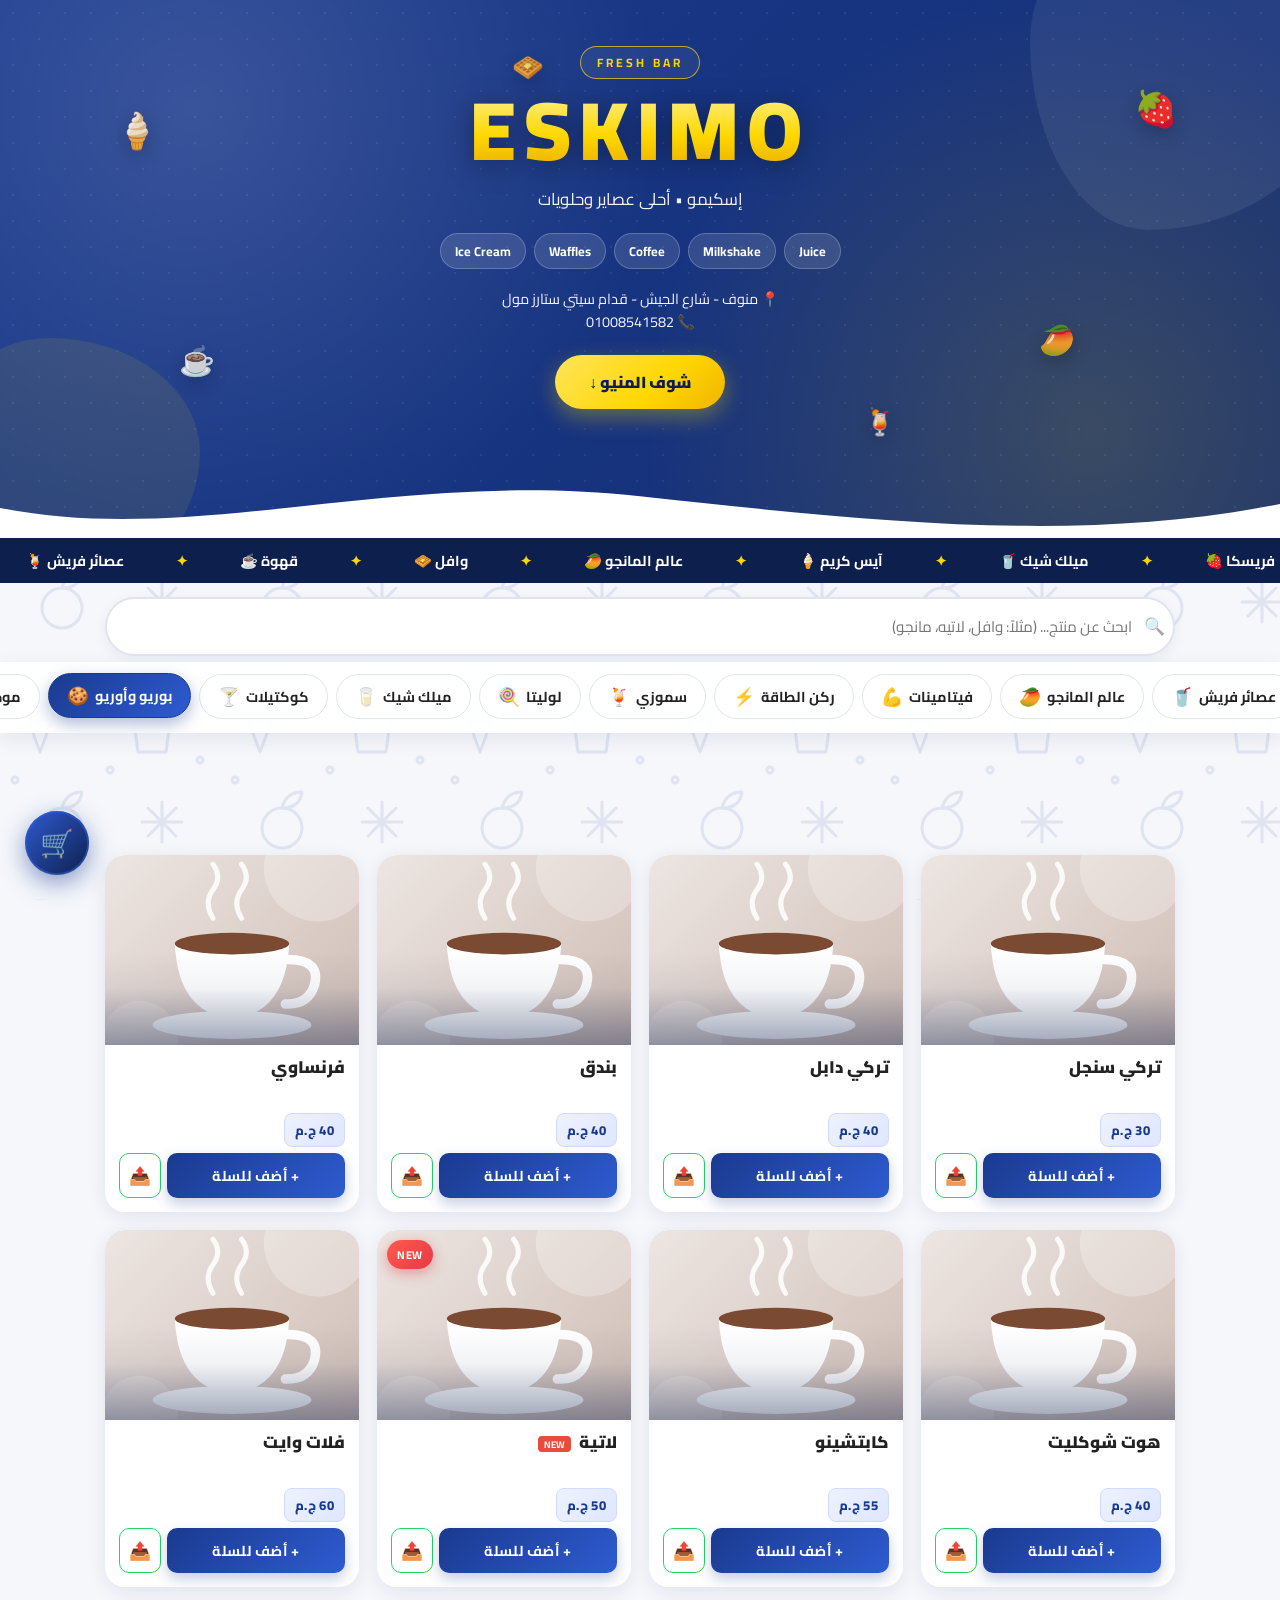
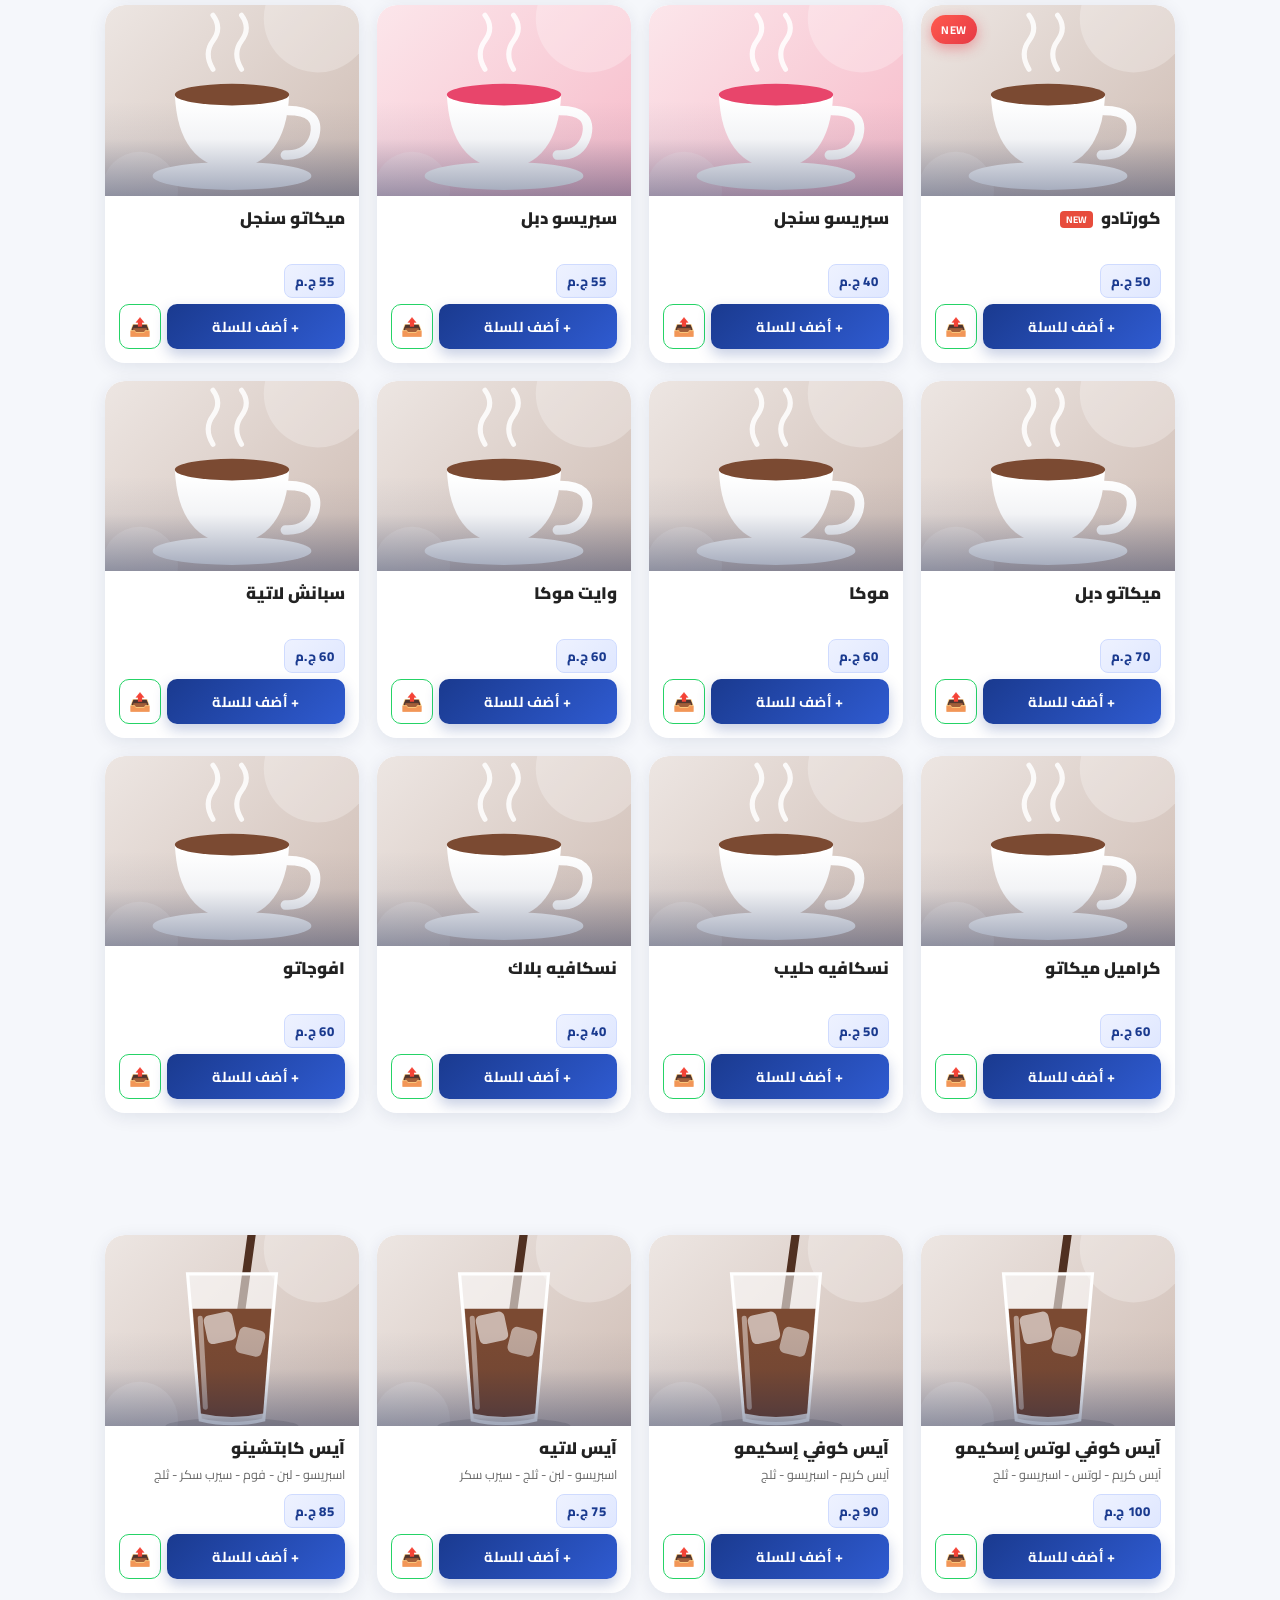
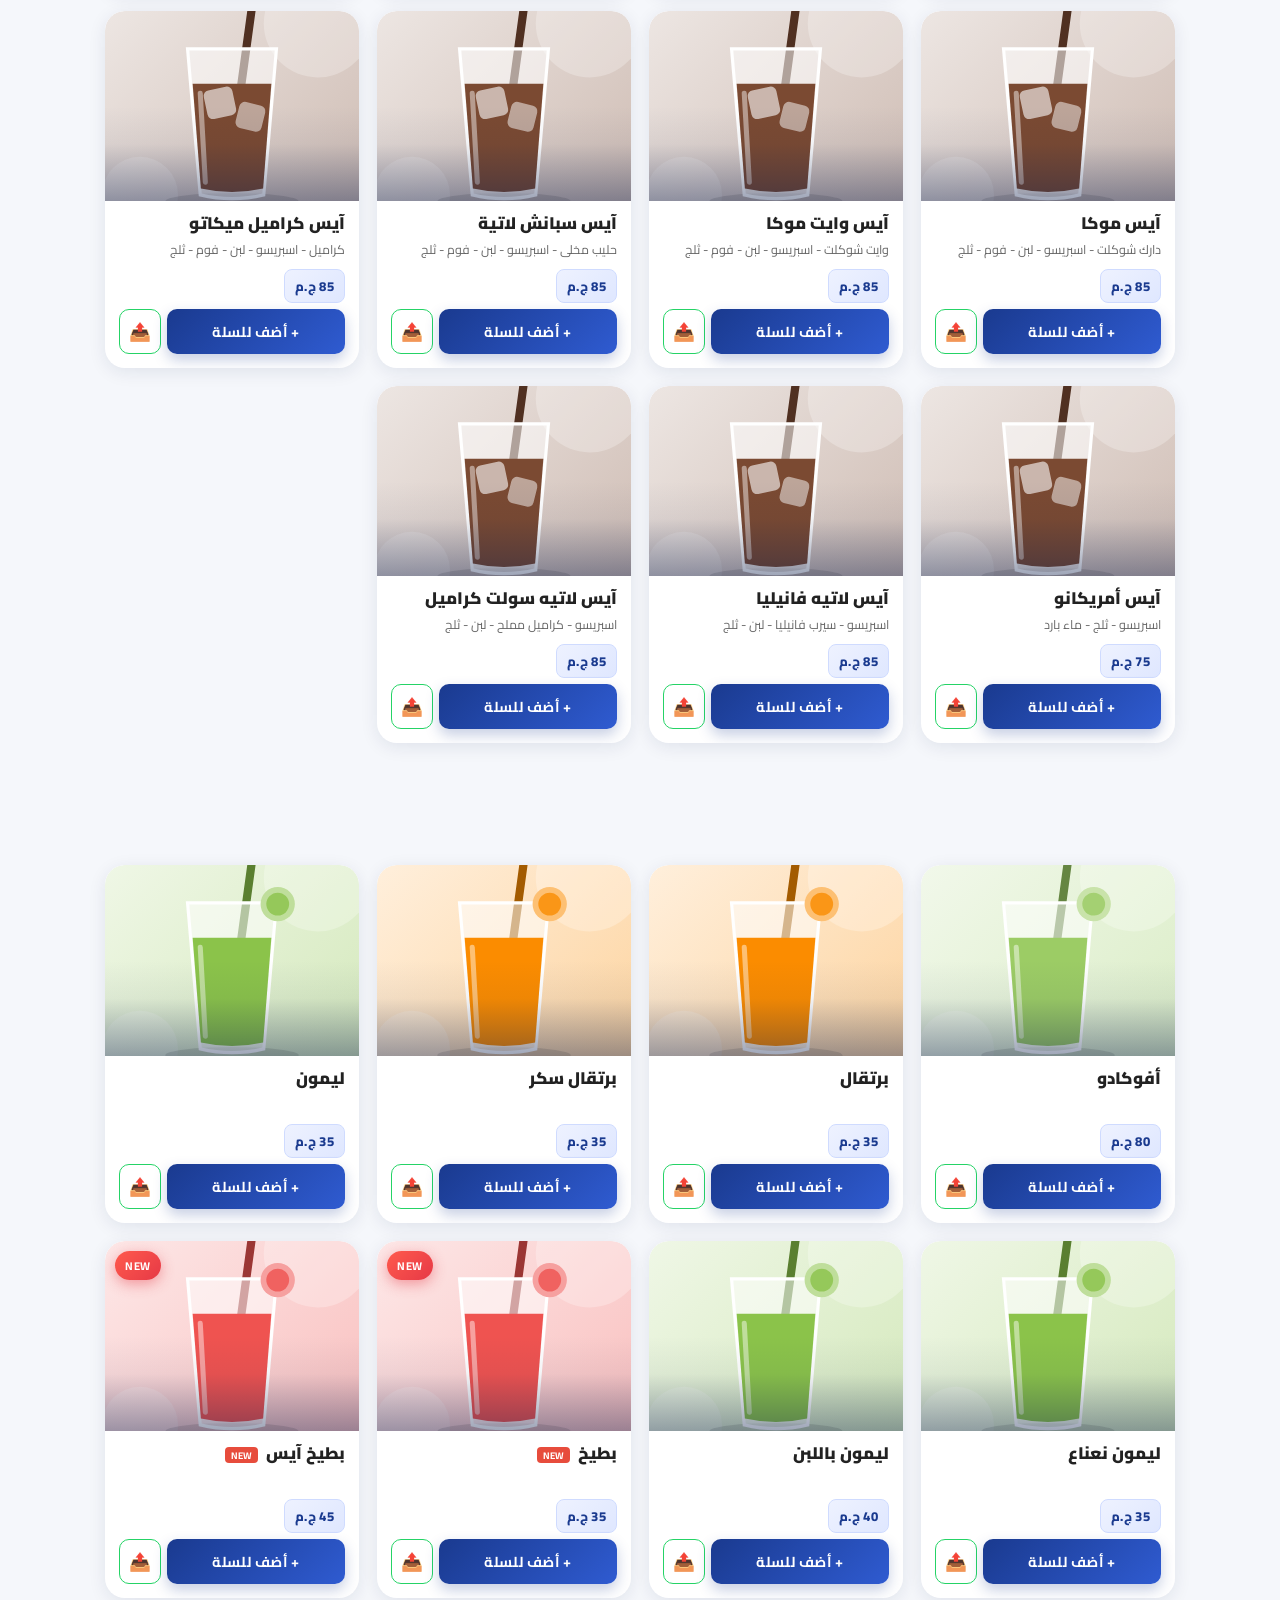
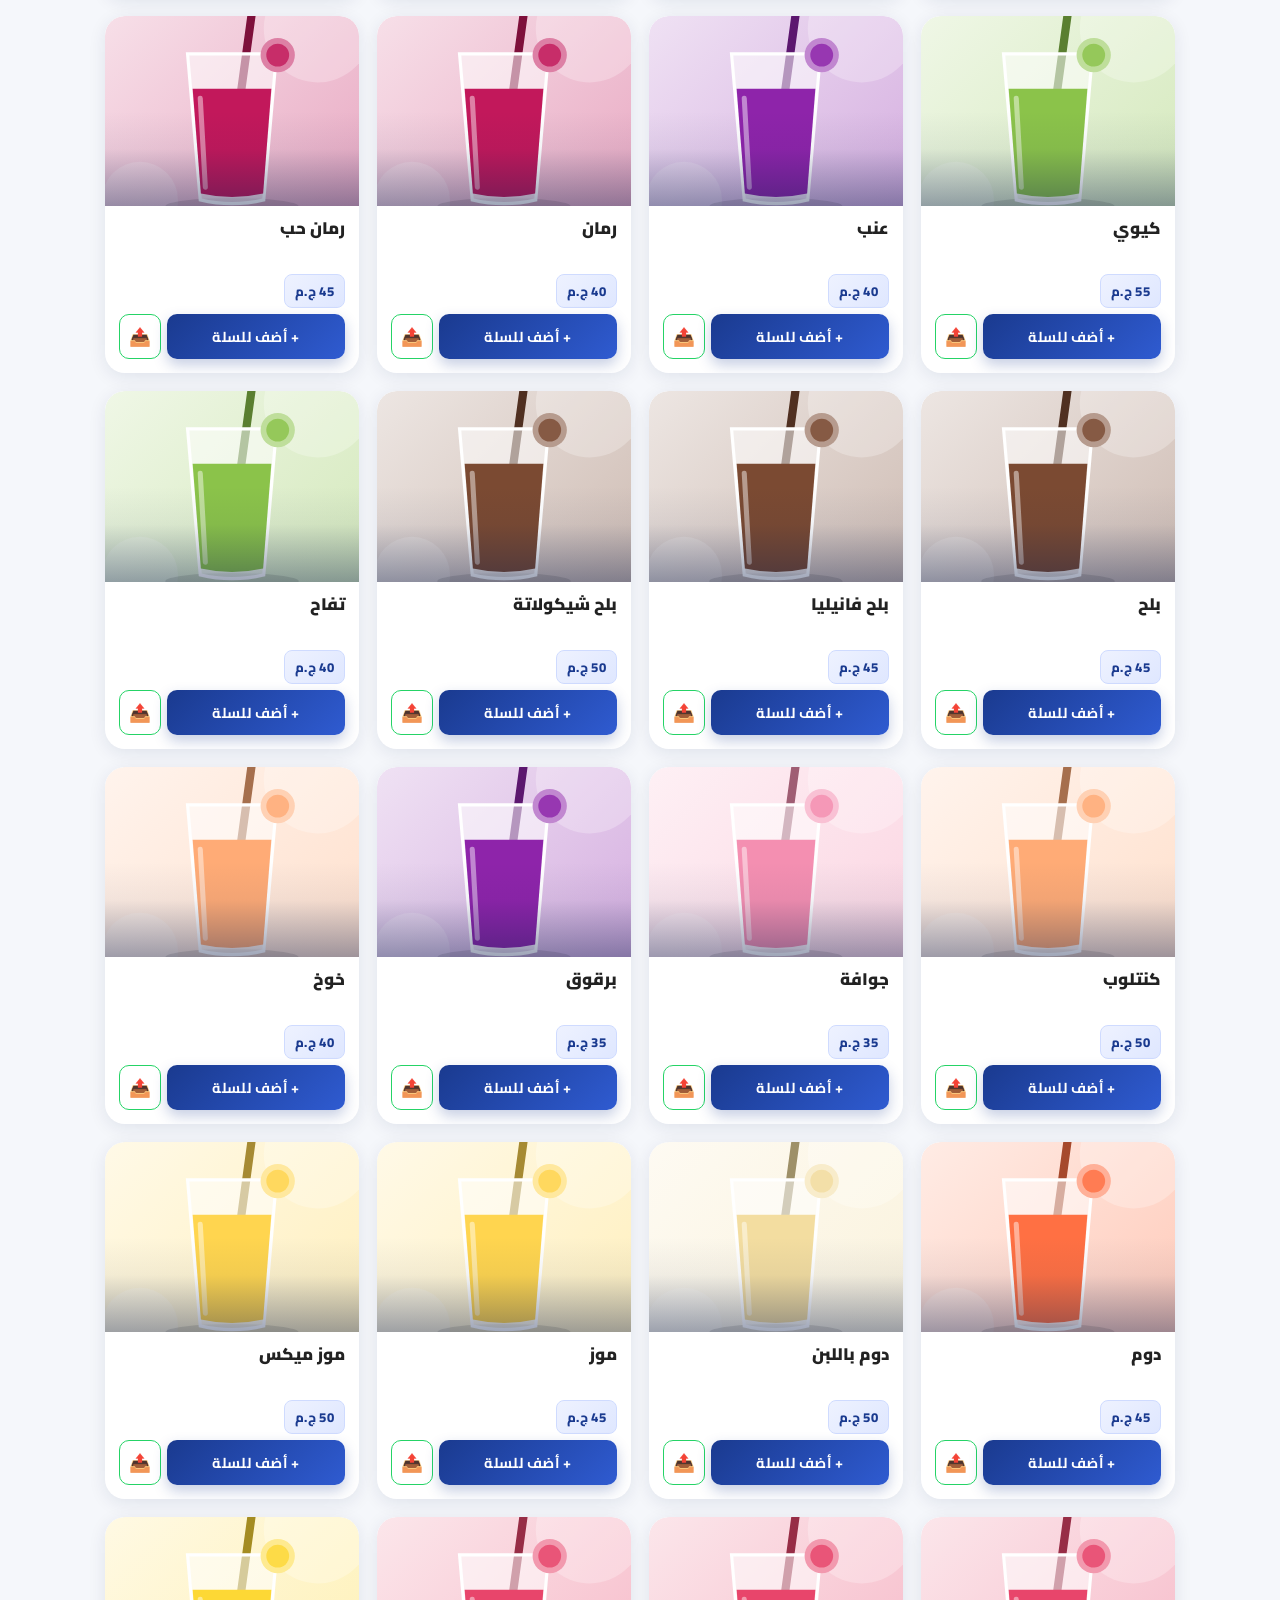
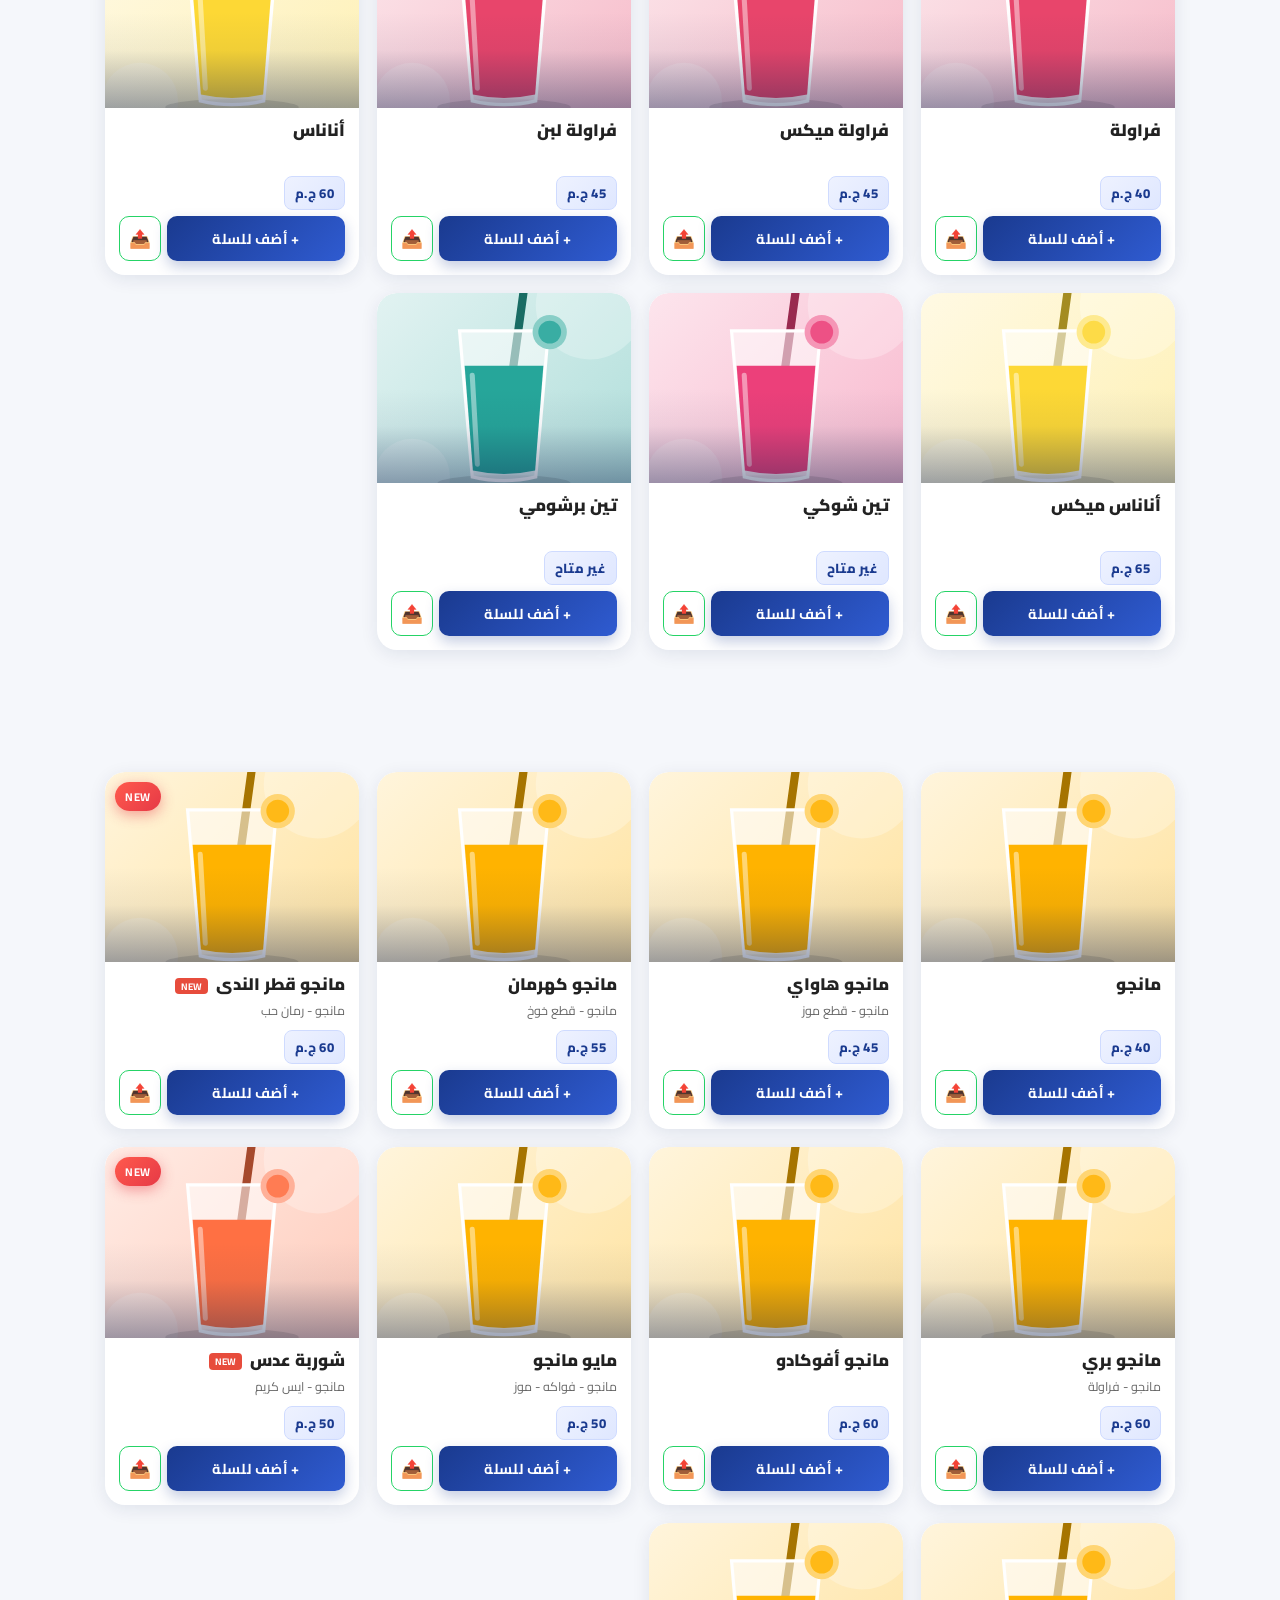
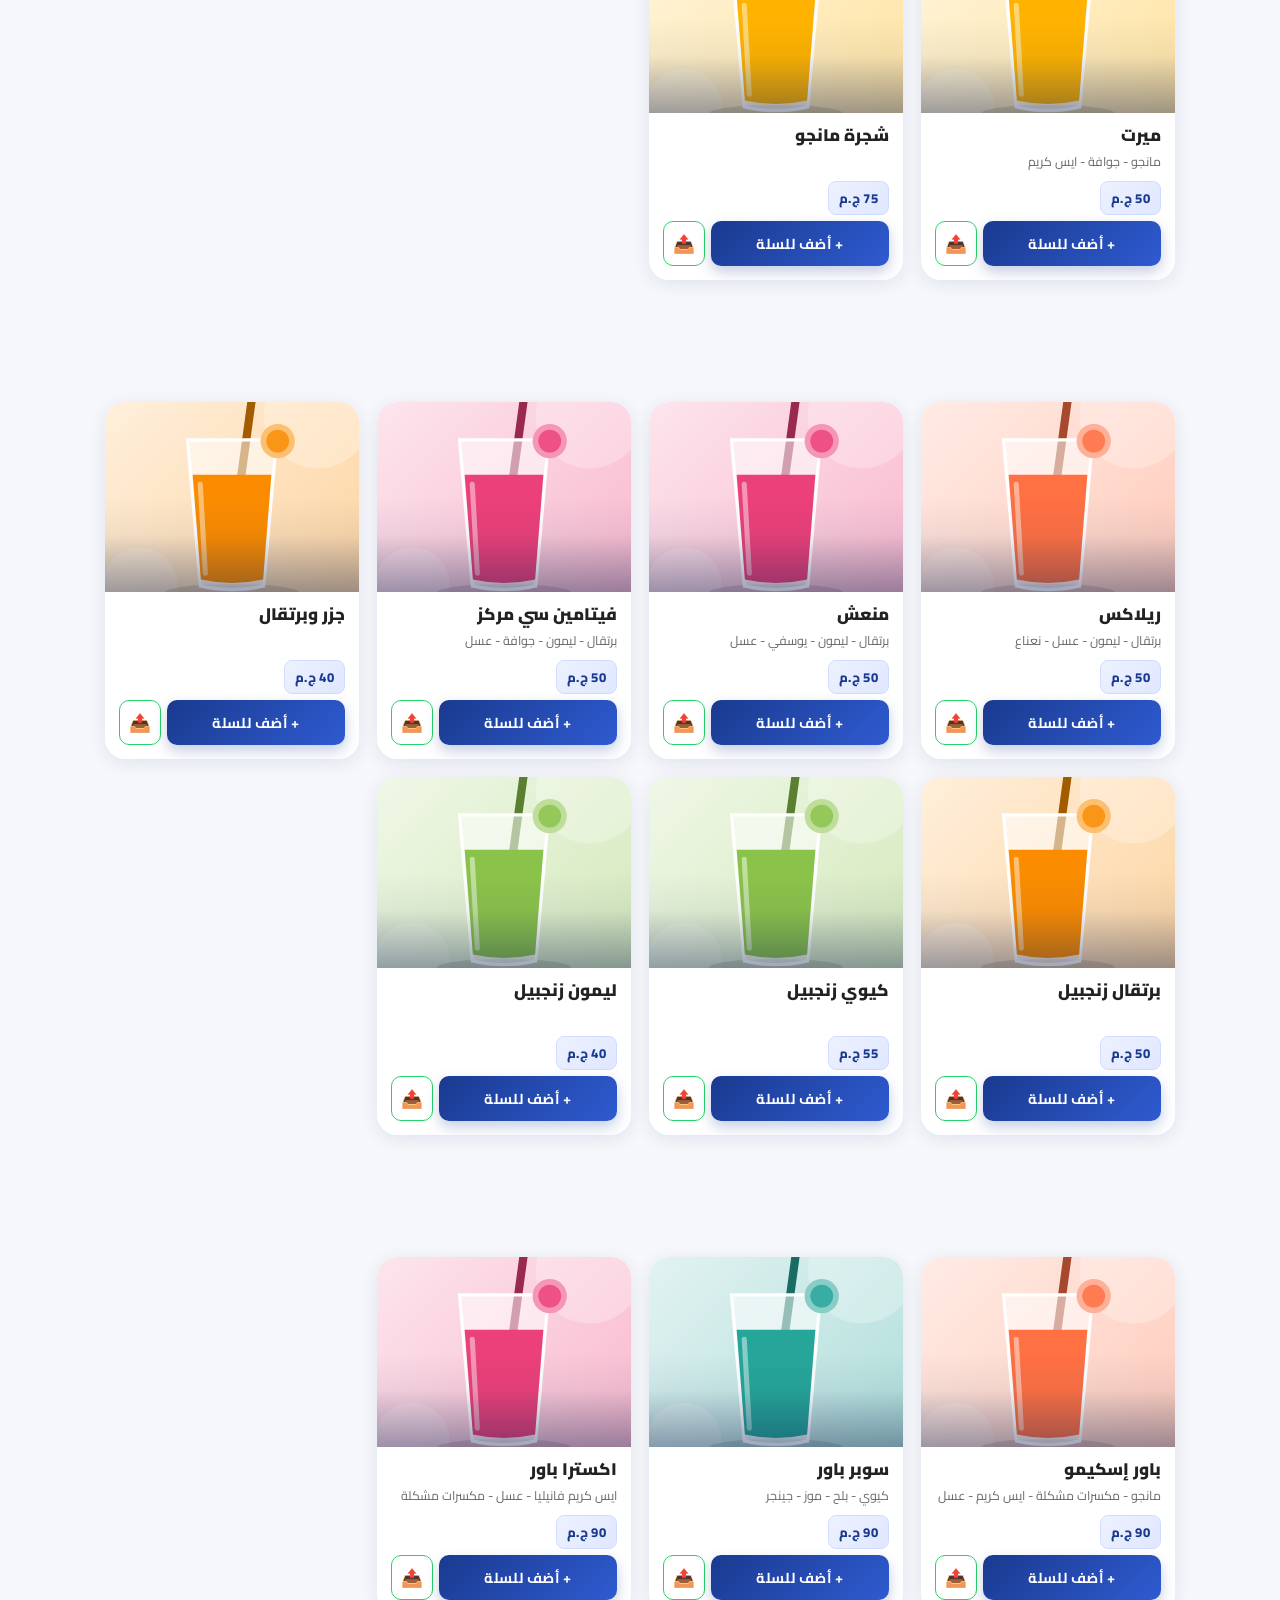
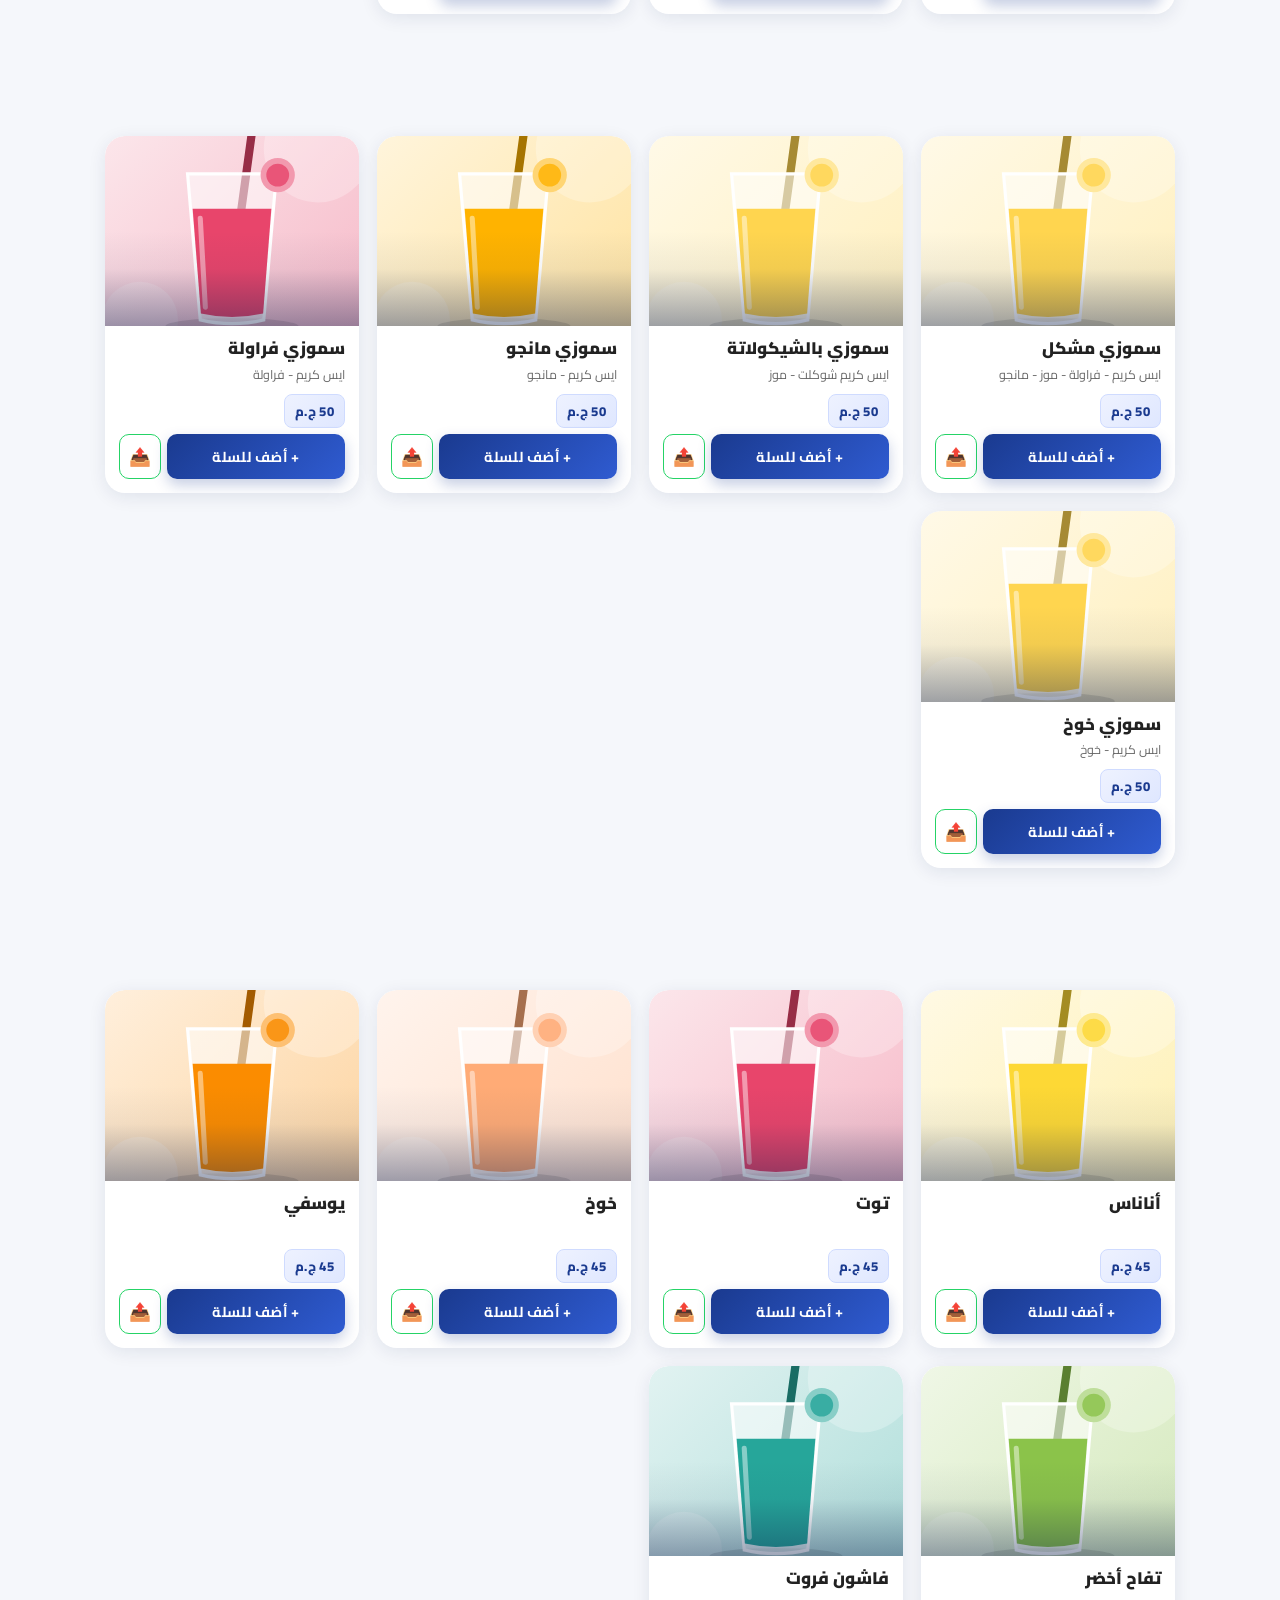
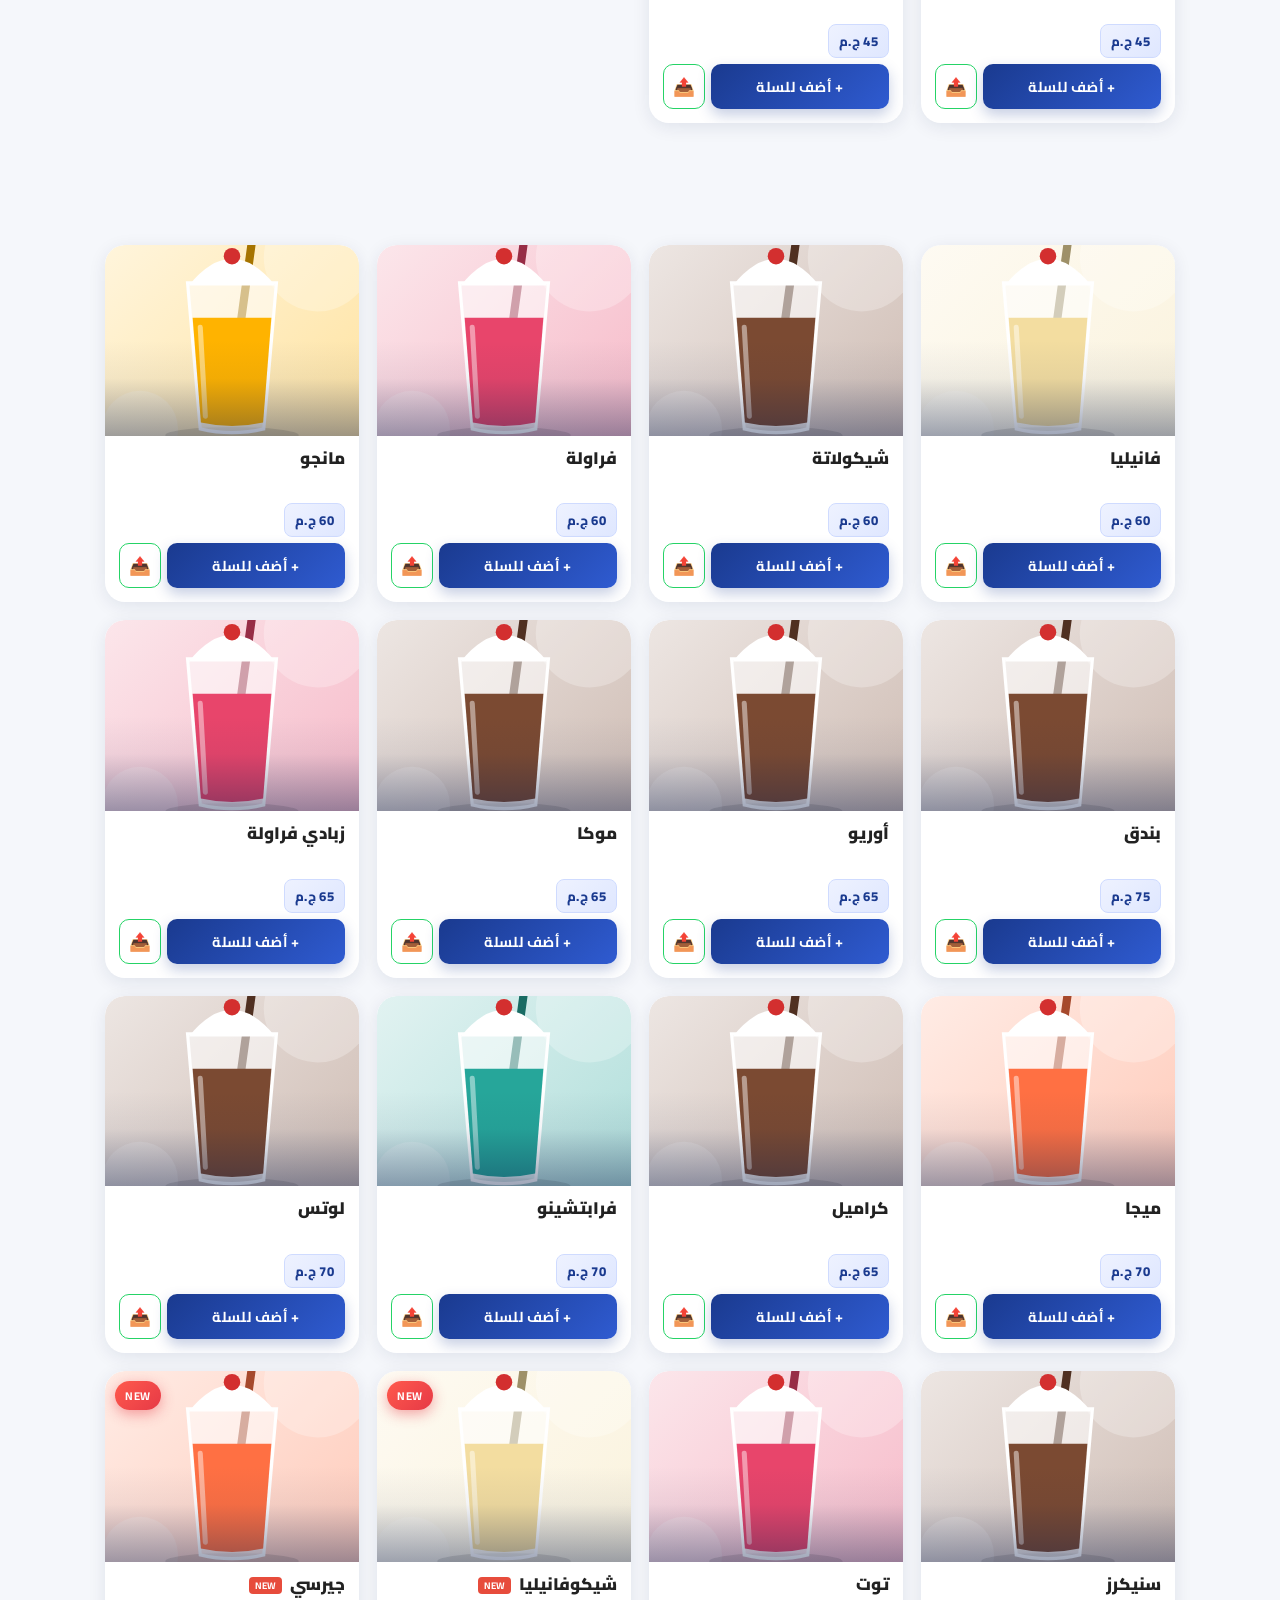
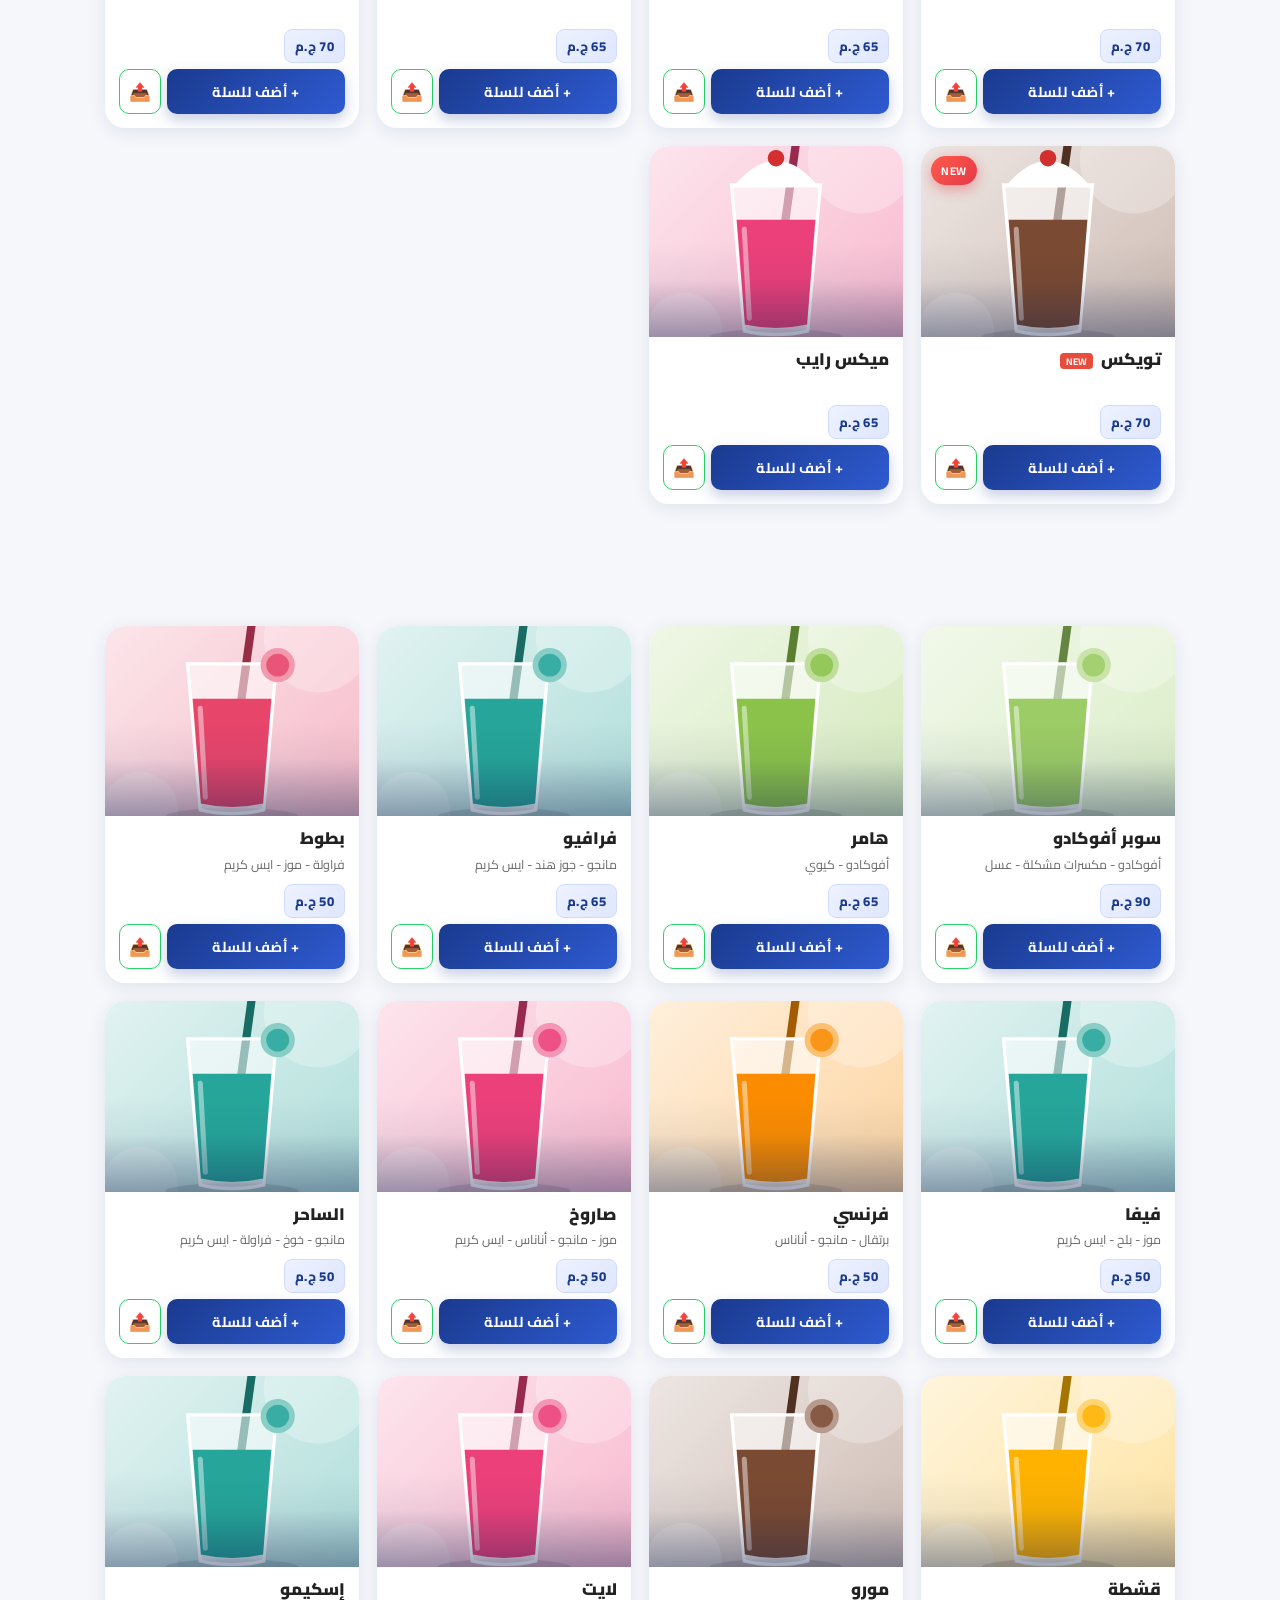
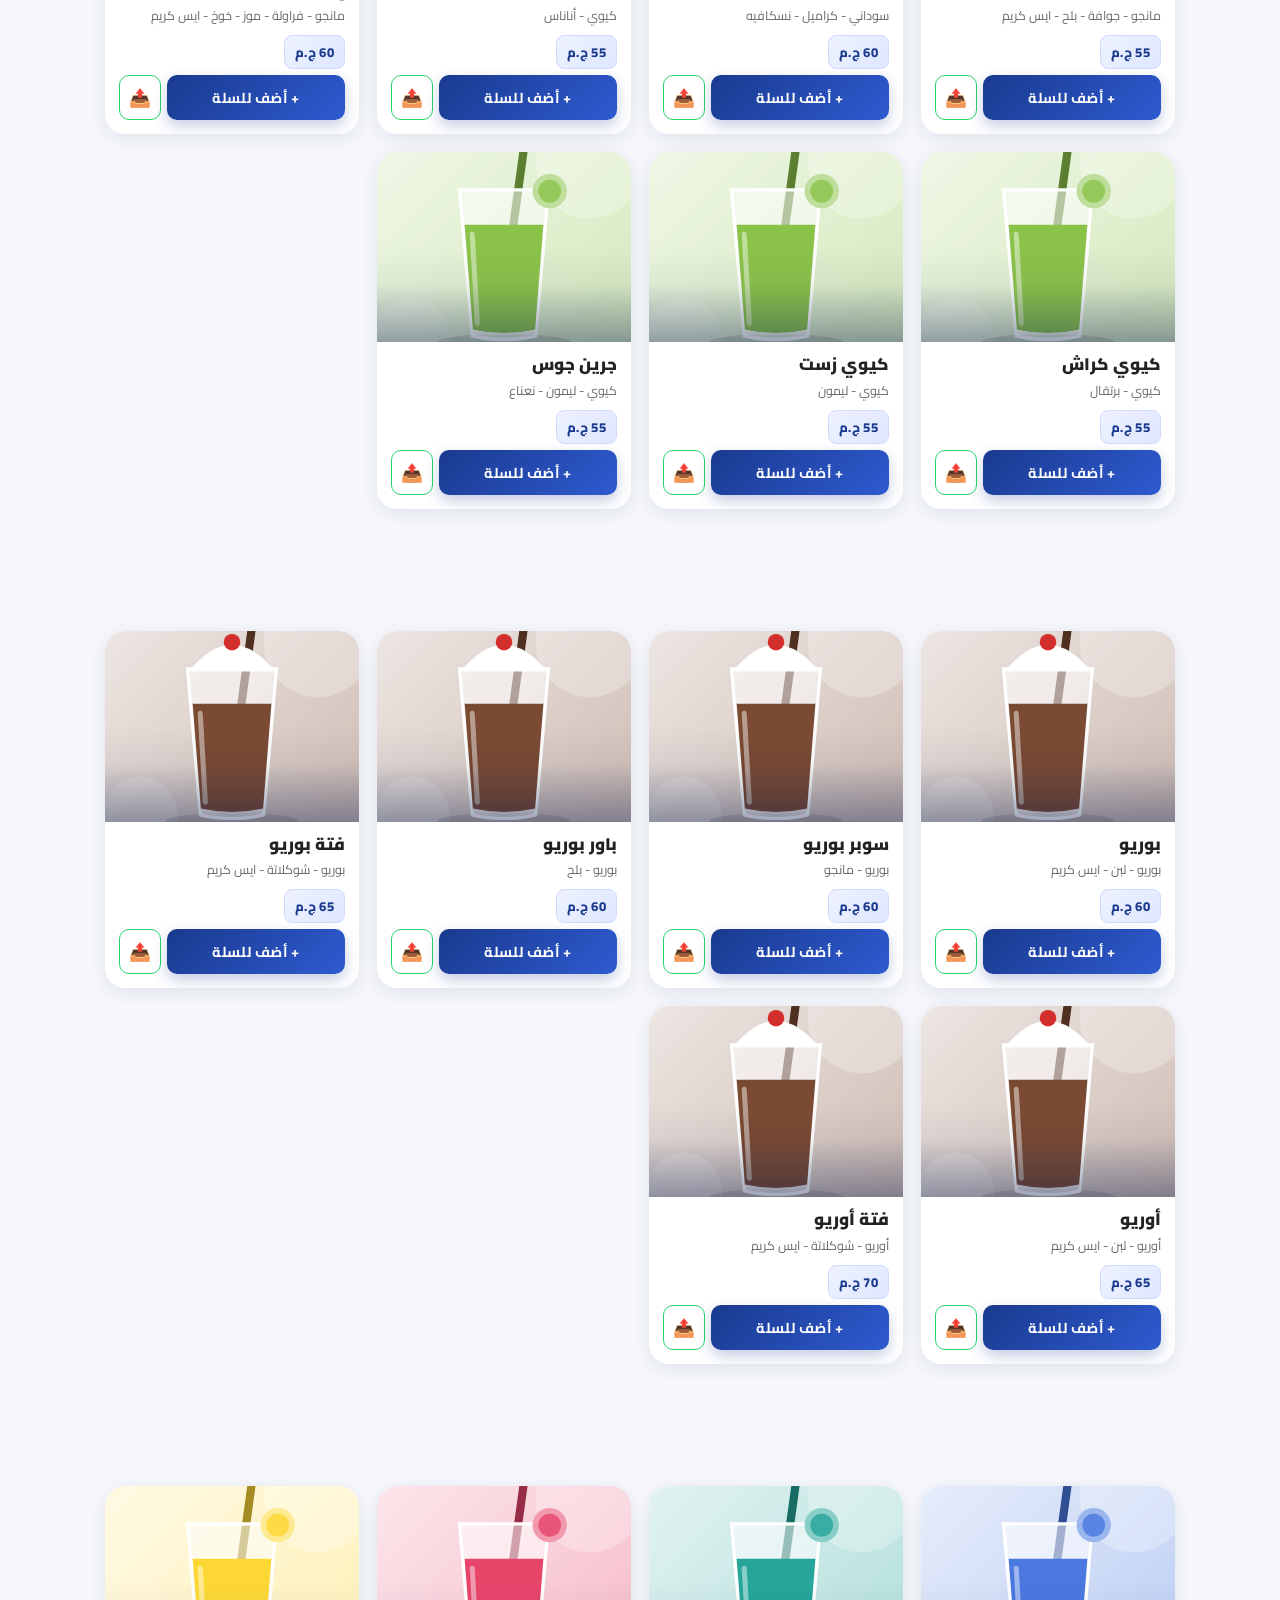
==== commit f9540ebd: "Add testimonials section to website" ====
--- a/index.html
+++ b/index.html
@@ -156,6 +156,32 @@
         </div>
     </div>
 
+    <!-- ===== قسم آراء العملاء ===== -->
+    <section class="testimonials-section">
+        <h2 class="section-title">
+            <span class="section-icon">💬</span>
+            <span class="section-text">آراء عملائنا</span>
+            <small>TESTIMONIALS</small>
+        </h2>
+        <div class="testimonials-grid">
+            <div class="testimonial-card">
+                <p class="testimonial-text">"أحلى عصائر وميلك شيك في منوف بجد! الطعم تحفة والخدمة سريعة جداً."</p>
+                <h4 class="testimonial-author">أحمد محمد</h4>
+                <span class="testimonial-rating">⭐⭐⭐⭐⭐</span>
+            </div>
+            <div class="testimonial-card">
+                <p class="testimonial-text">جربت الوافل والآيس كريم، الطعم فريش ونظيف جداً وأسعارهم ممتازة.</p>
+                <h4 class="testimonial-author">محمود إبراهيم</h4>
+                <span class="testimonial-rating">⭐⭐⭐⭐⭐</span>
+            </div>
+            <div class="testimonial-card">
+                <p class="testimonial-text">سرعة في الدليفري وتغليف الطلب ممتاز، شكراً إسكيمو!</p>
+                <h4 class="testimonial-author">سارة علي</h4>
+                <span class="testimonial-rating">⭐⭐⭐⭐⭐</span>
+            </div>
+        </div>
+    </section>
+
     <!-- ===== الفوتر ===== -->
     <footer class="footer">
         <p style="opacity:.7;font-size:.75rem">الصور التوضيحية من Wikimedia Commons و Flickr (مرخصة للاستخدام)</p>
--- a/css/style.css
+++ b/css/style.css
@@ -1322,3 +1322,47 @@
     transform: translateY(-4px) scale(1.02);
 }
 
+/* تنسيق قسم آراء العملاء */
+.testimonials-section {
+    padding: 40px 20px;
+    background: #f9f9fb;
+    text-align: center;
+}
+
+.testimonials-grid {
+    display: grid;
+    grid-template-columns: repeat(auto-fit, minmax(280px, 1fr));
+    gap: 20px;
+    max-width: 1200px;
+    margin: 20px auto 0;
+}
+
+.testimonial-card {
+    background: #ffffff;
+    padding: 25px;
+    border-radius: 16px;
+    box-shadow: 0 4px 15px rgba(0,0,0,0.05);
+    transition: transform 0.3s ease;
+}
+
+.testimonial-card:hover {
+    transform: translateY(-5px);
+}
+
+.testimonial-text {
+    font-size: 0.95rem;
+    color: #444;
+    margin-bottom: 15px;
+    line-height: 1.6;
+}
+
+.testimonial-author {
+    font-size: 1rem;
+    font-weight: 700;
+    color: #222;
+    margin-bottom: 5px;
+}
+
+.testimonial-rating {
+    font-size: 0.9rem;
+}
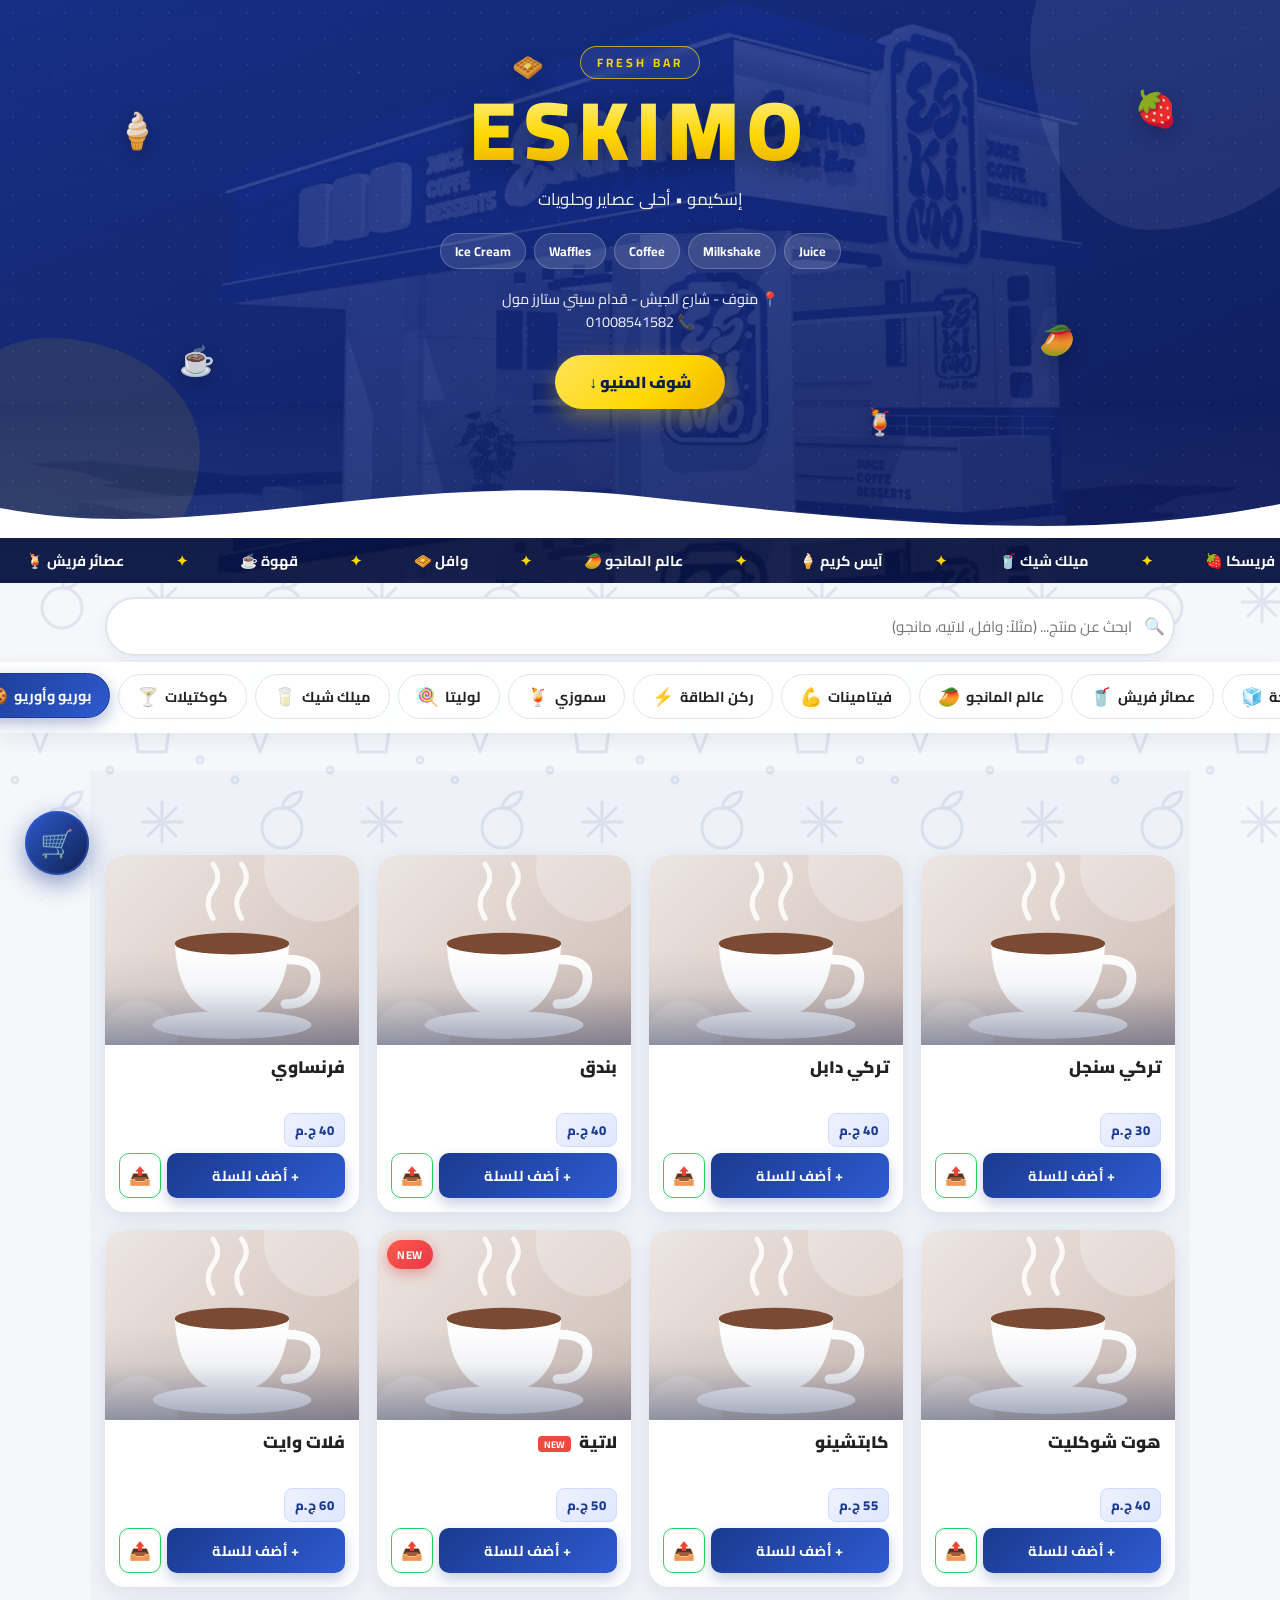
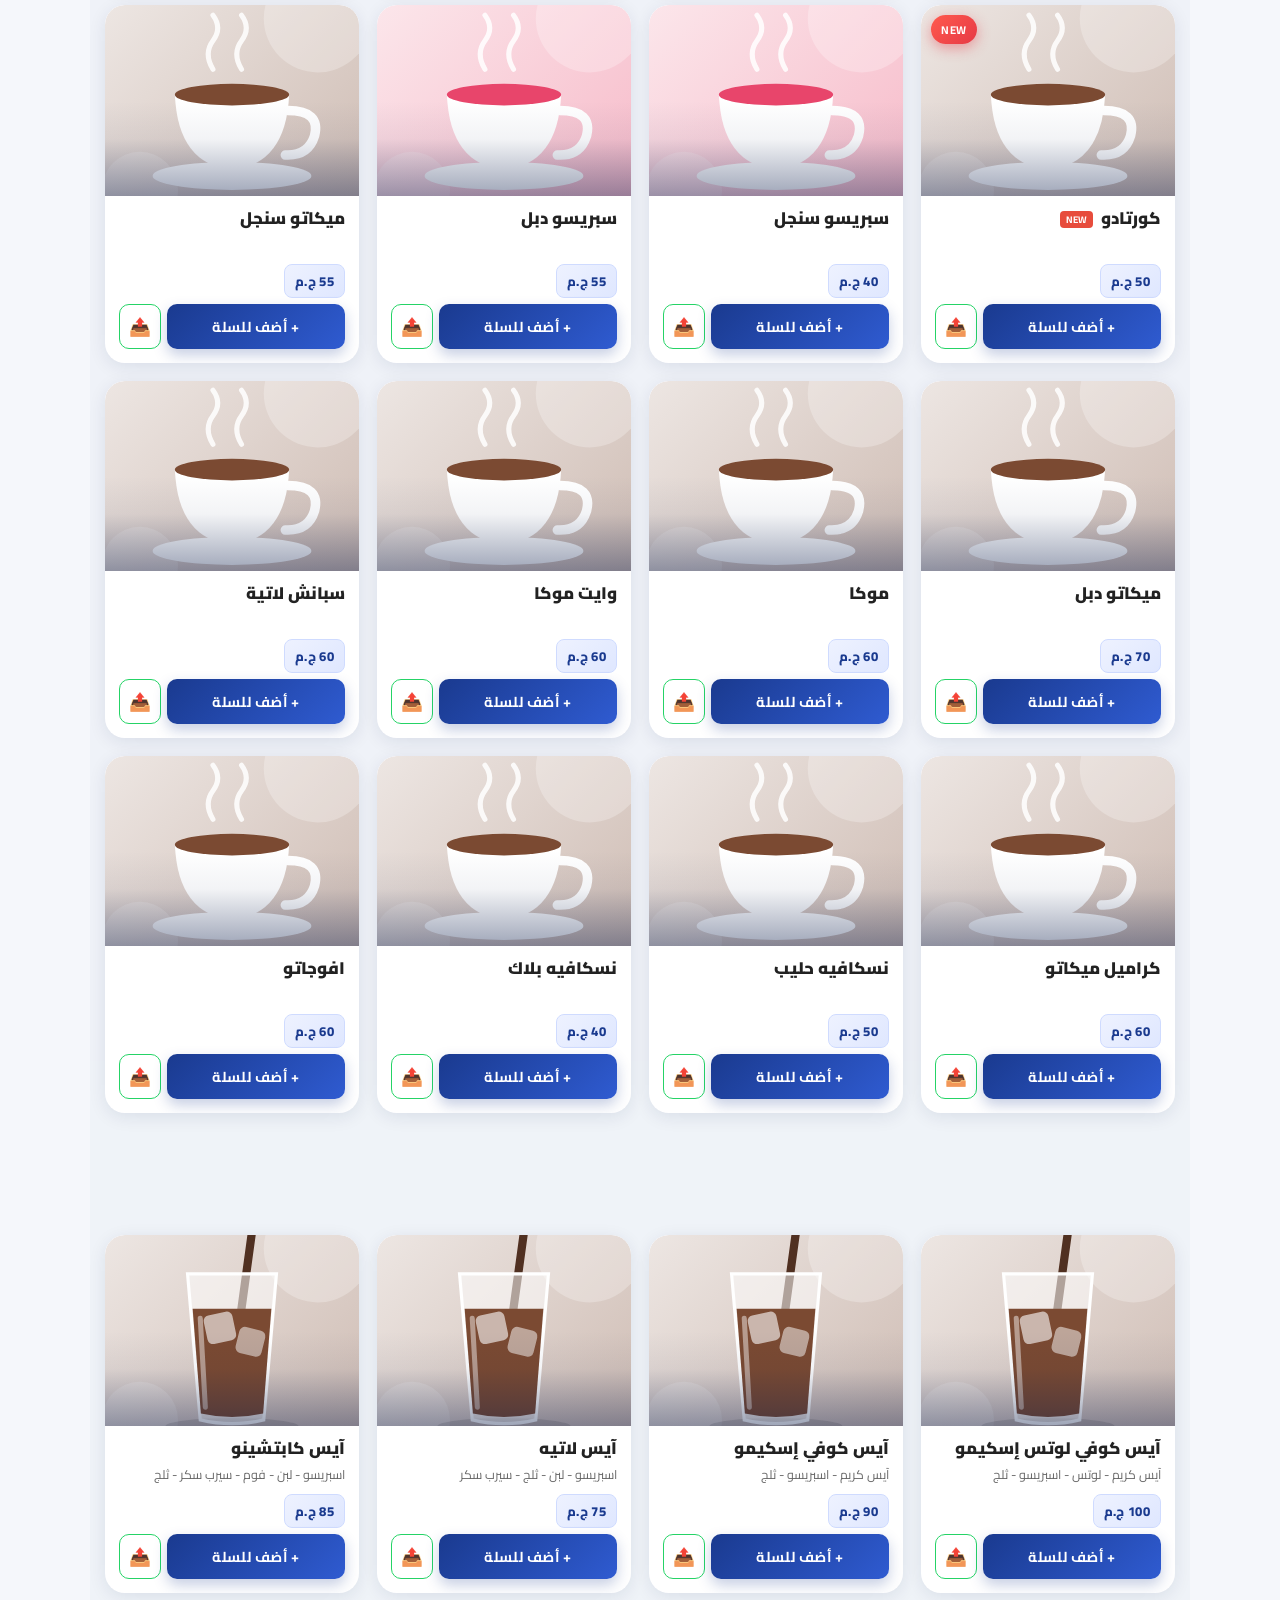
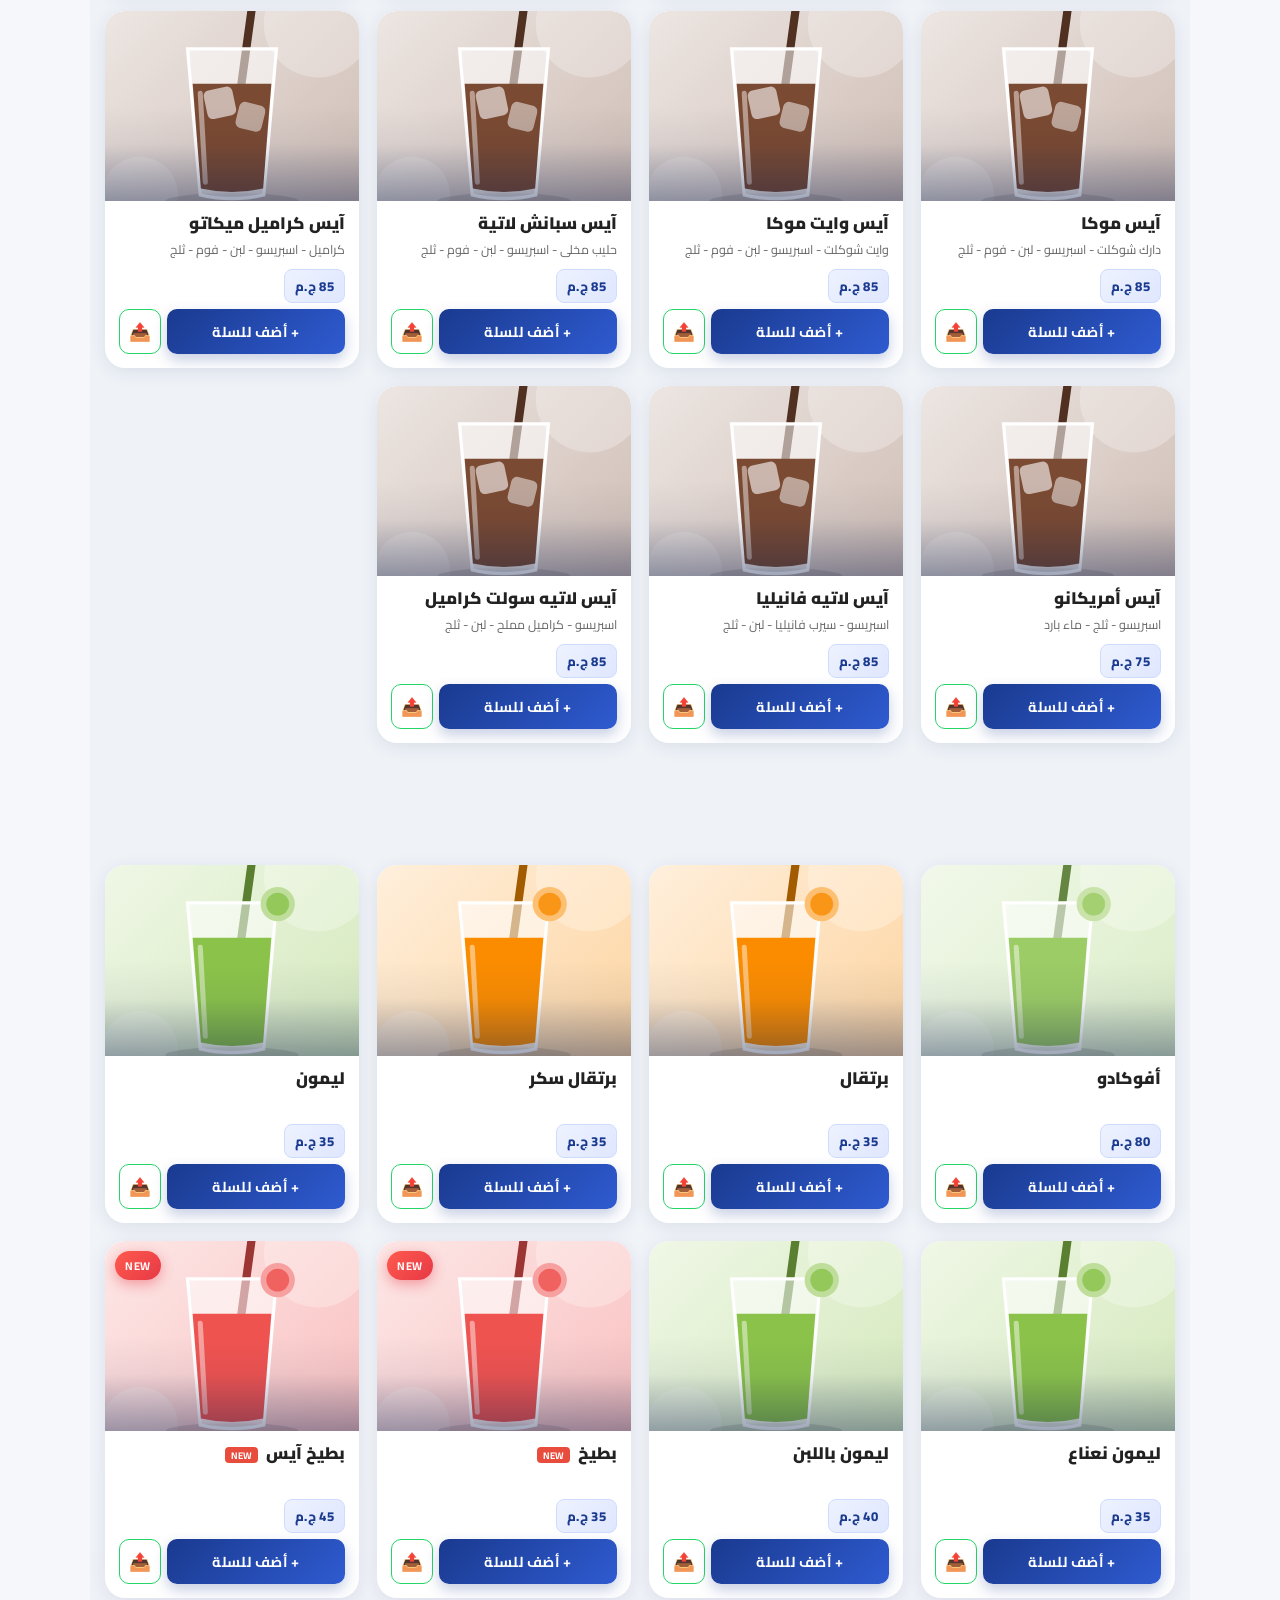
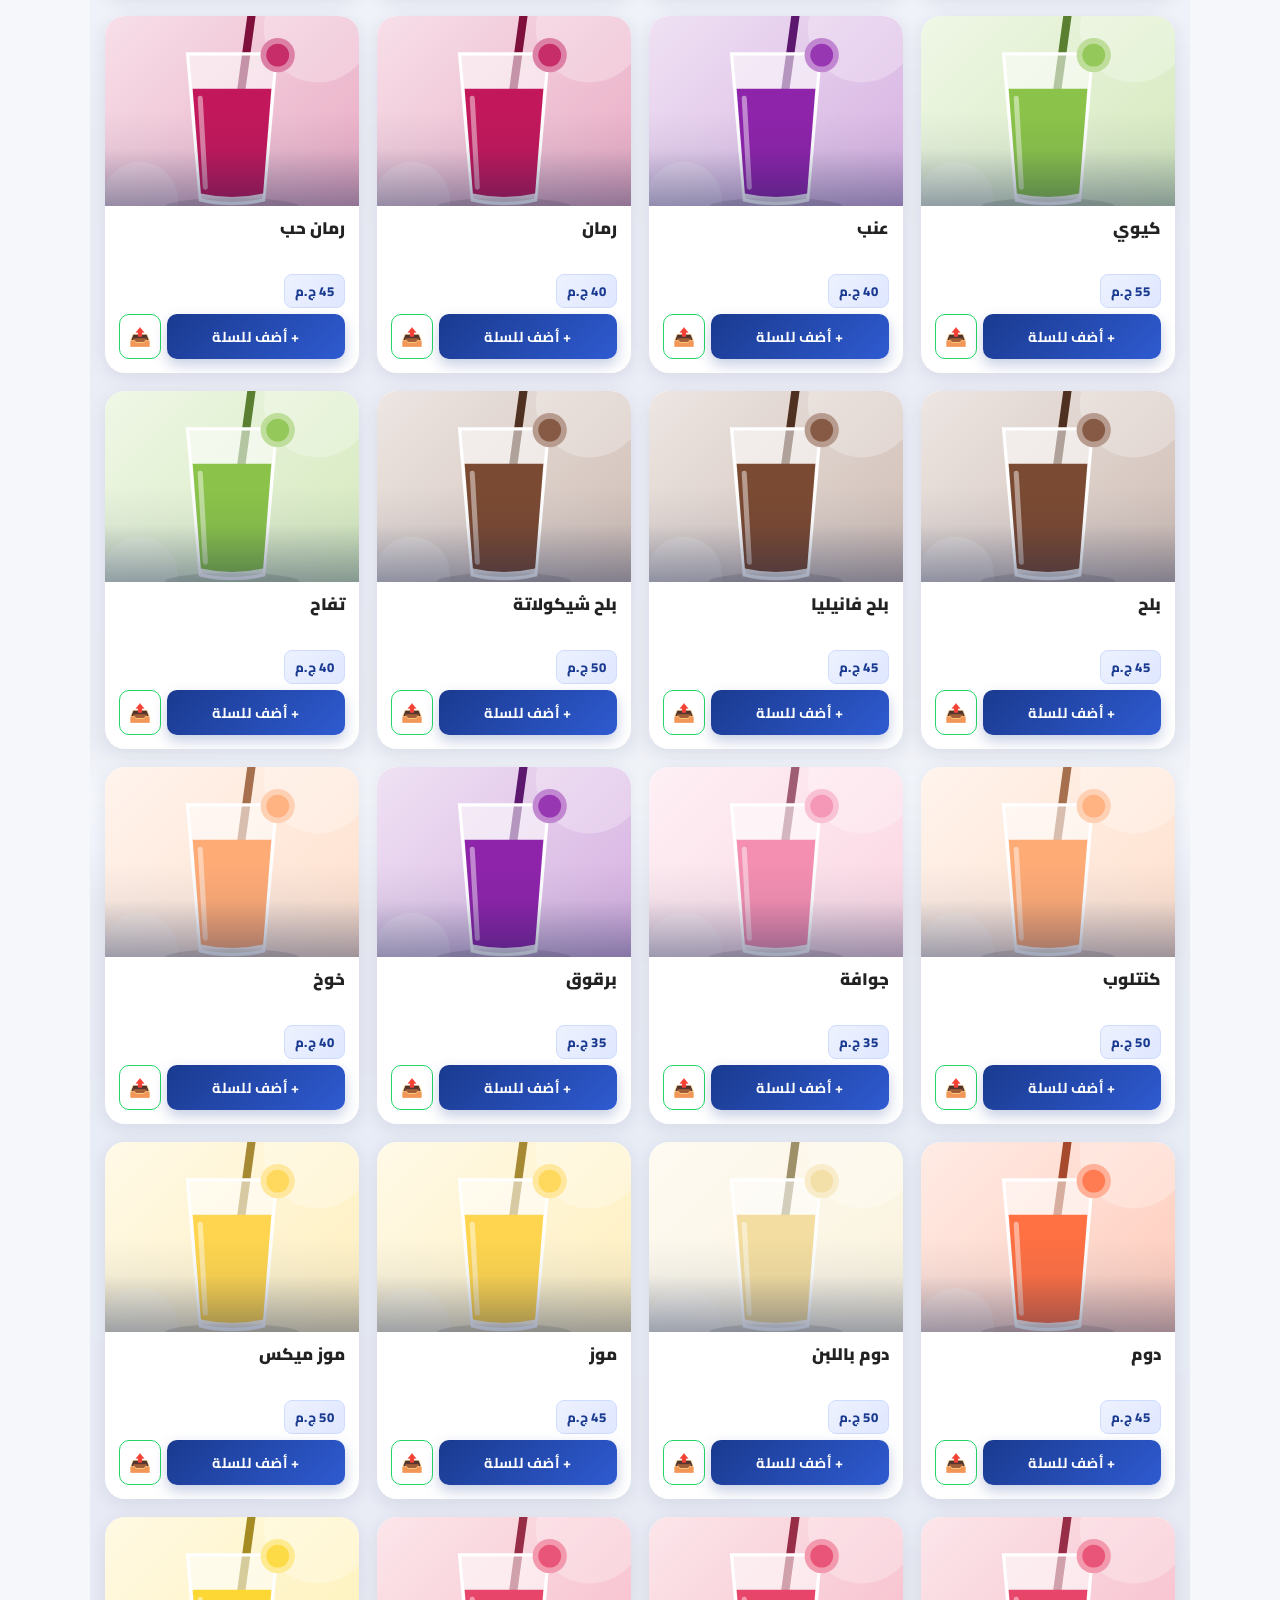
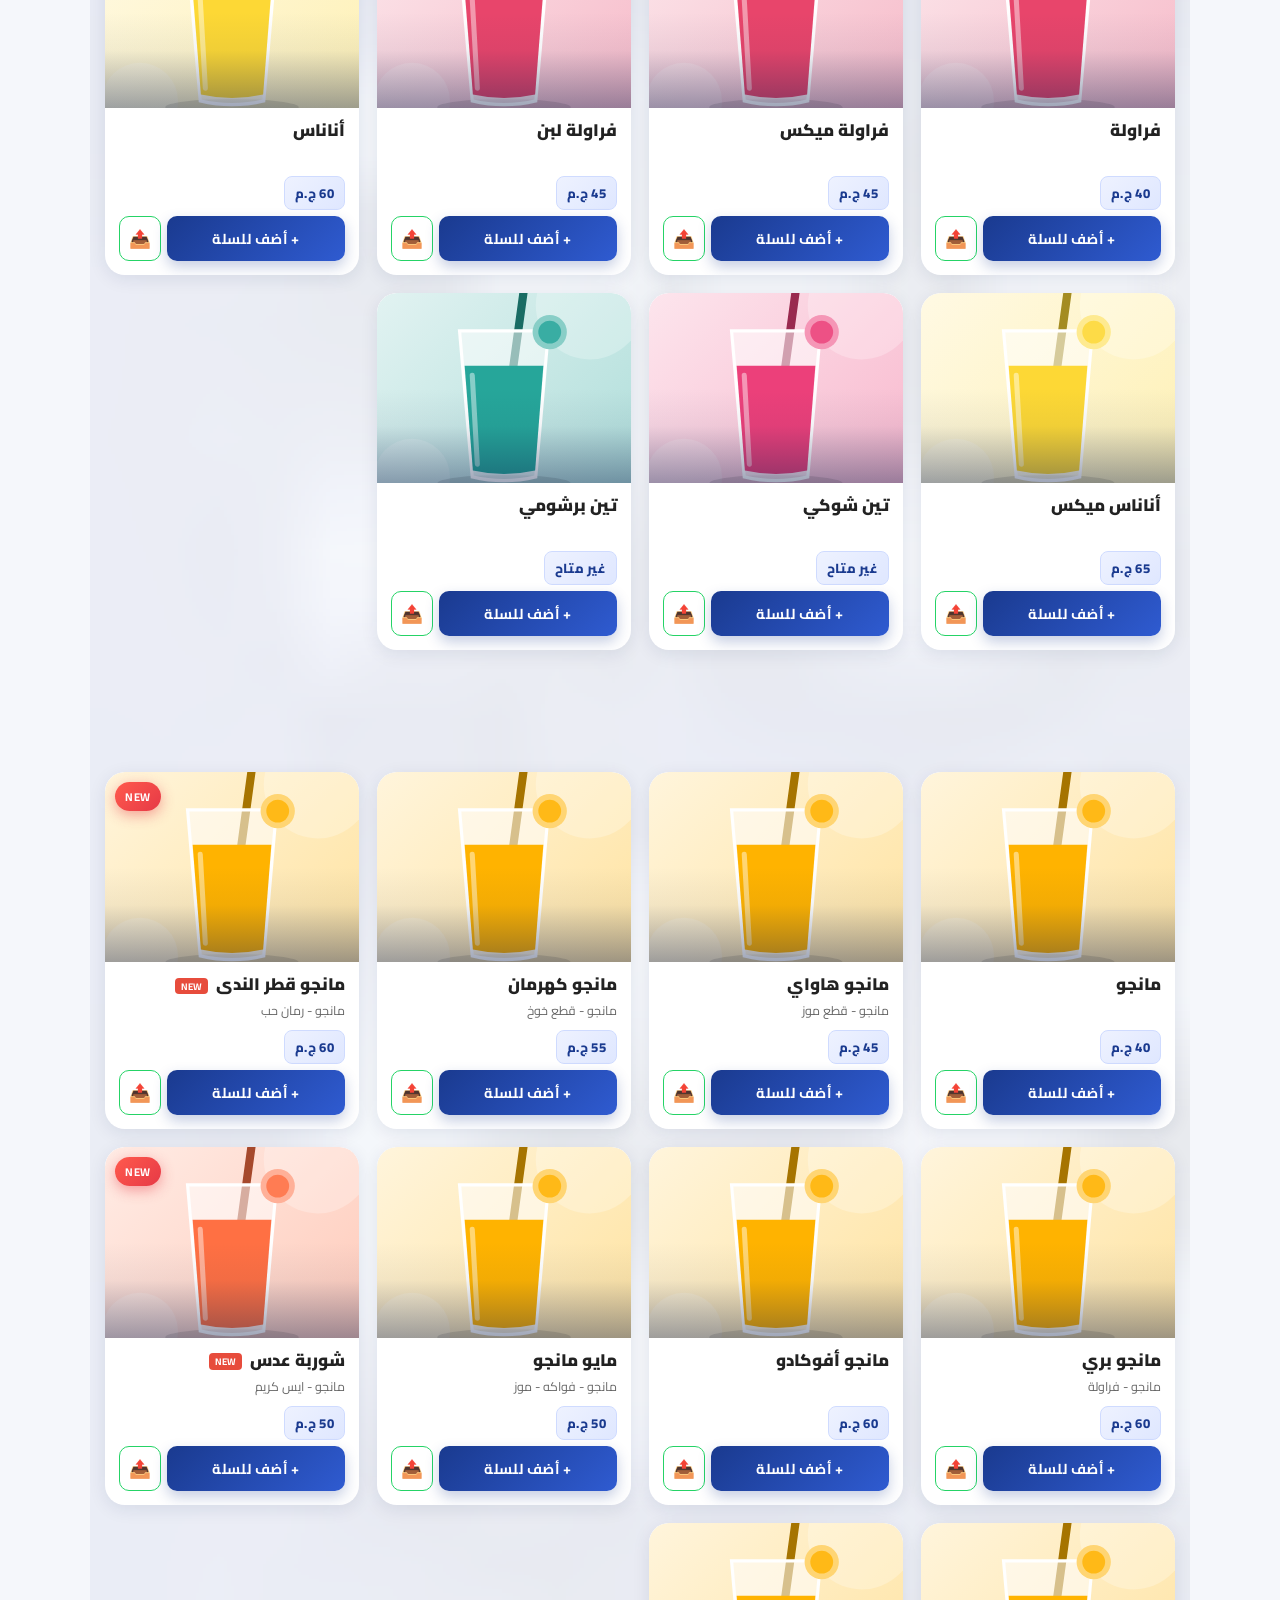
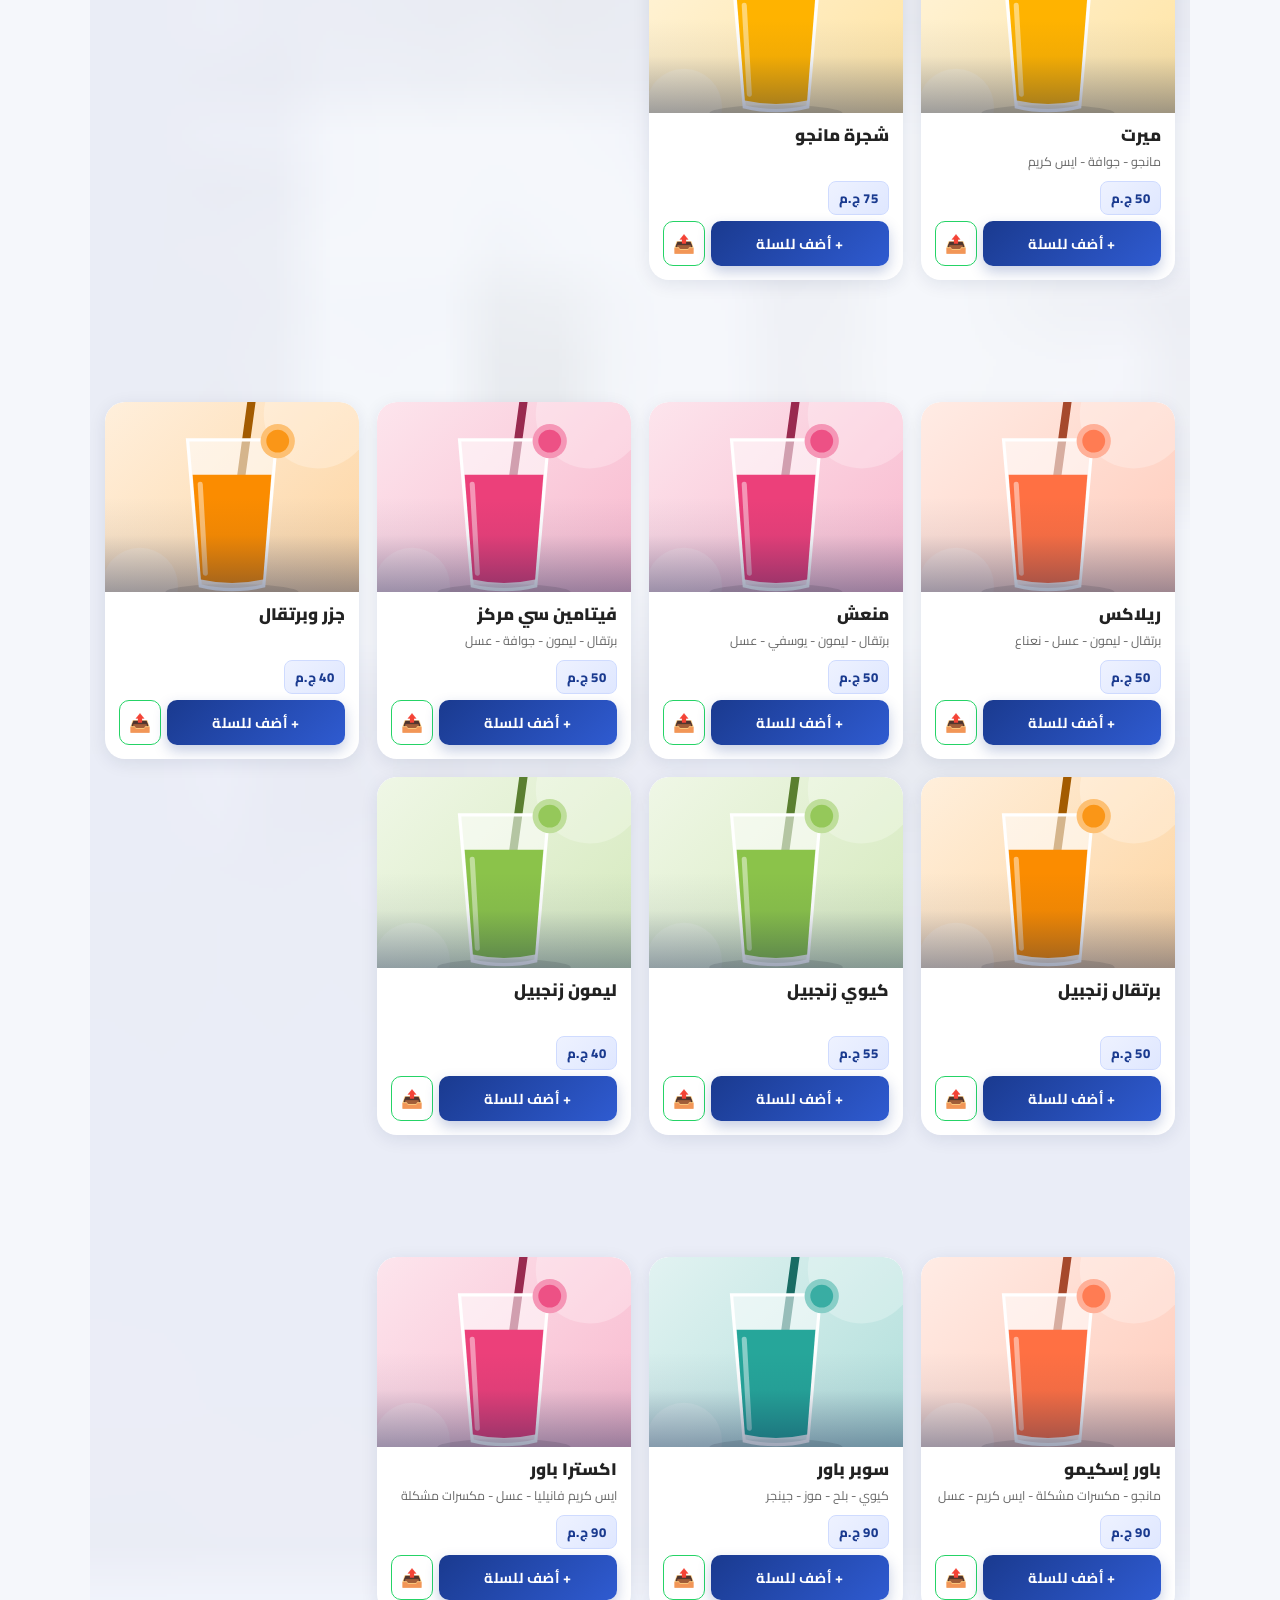
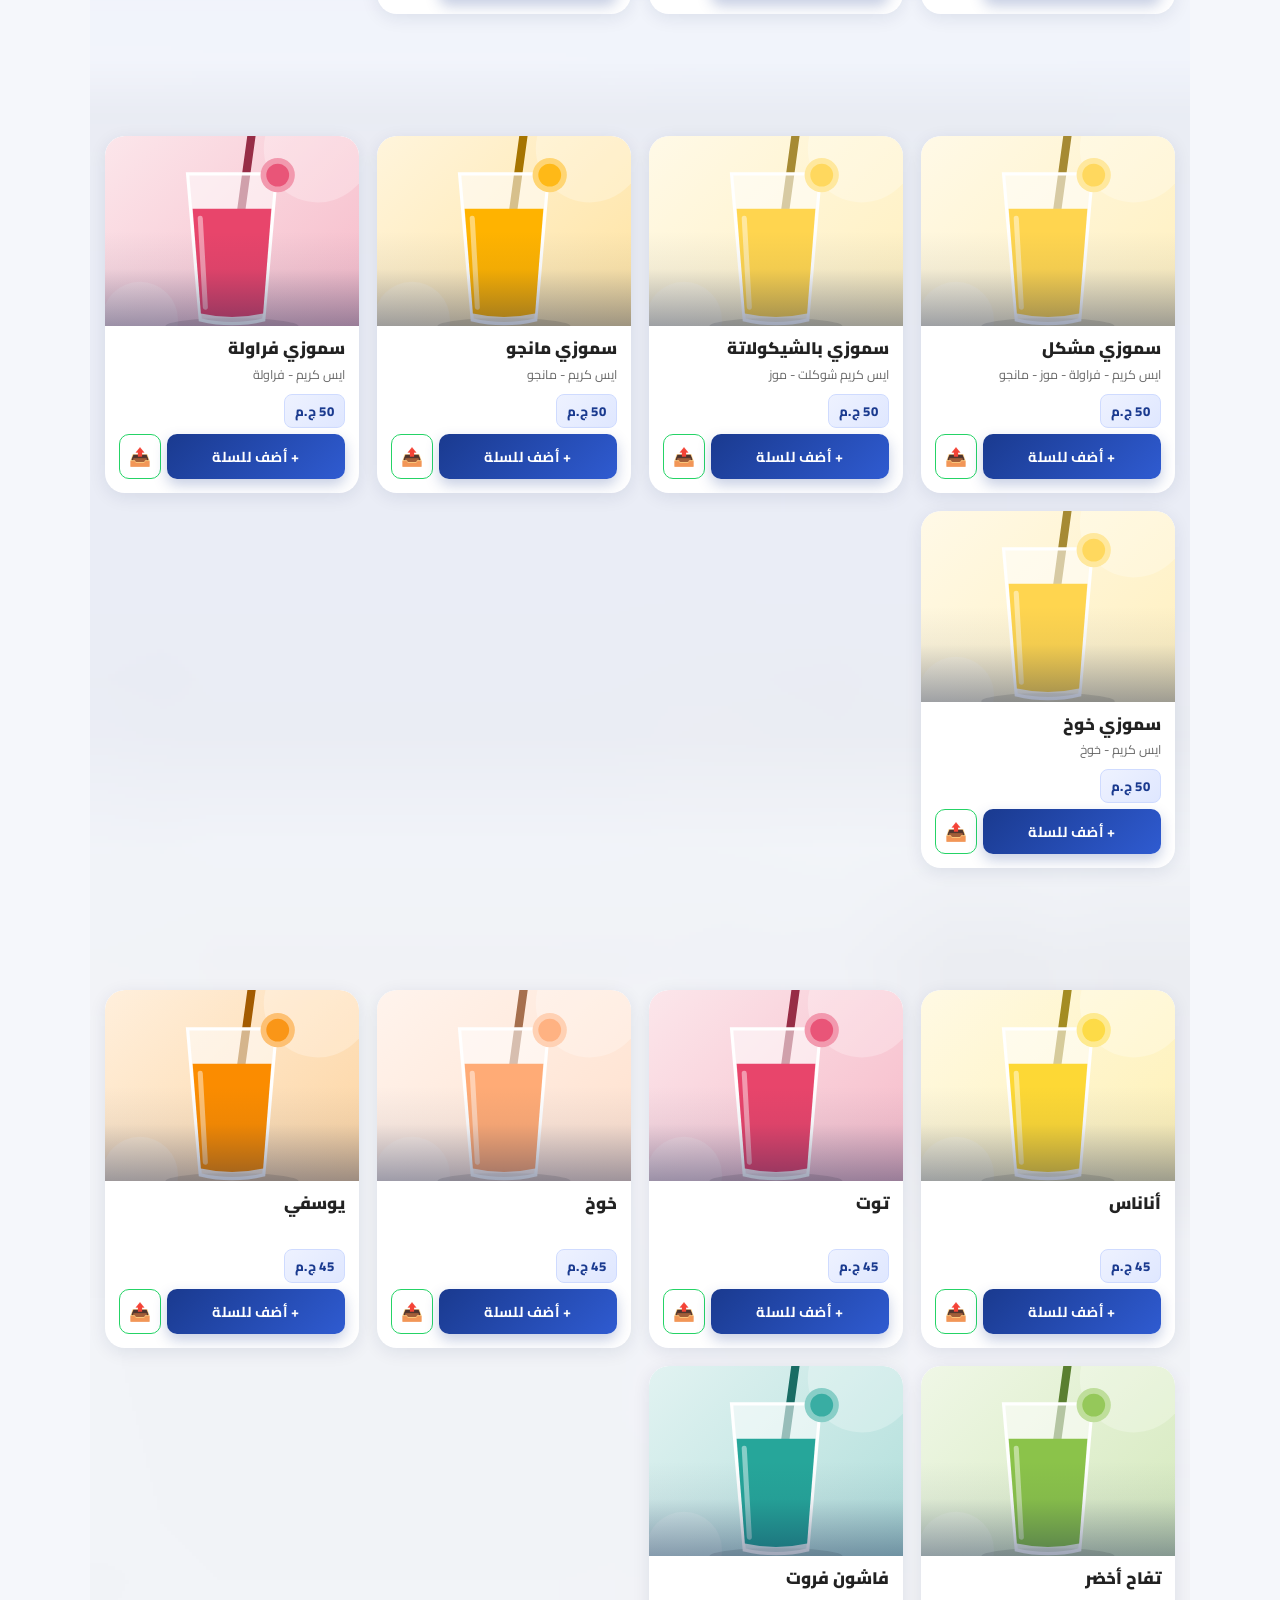
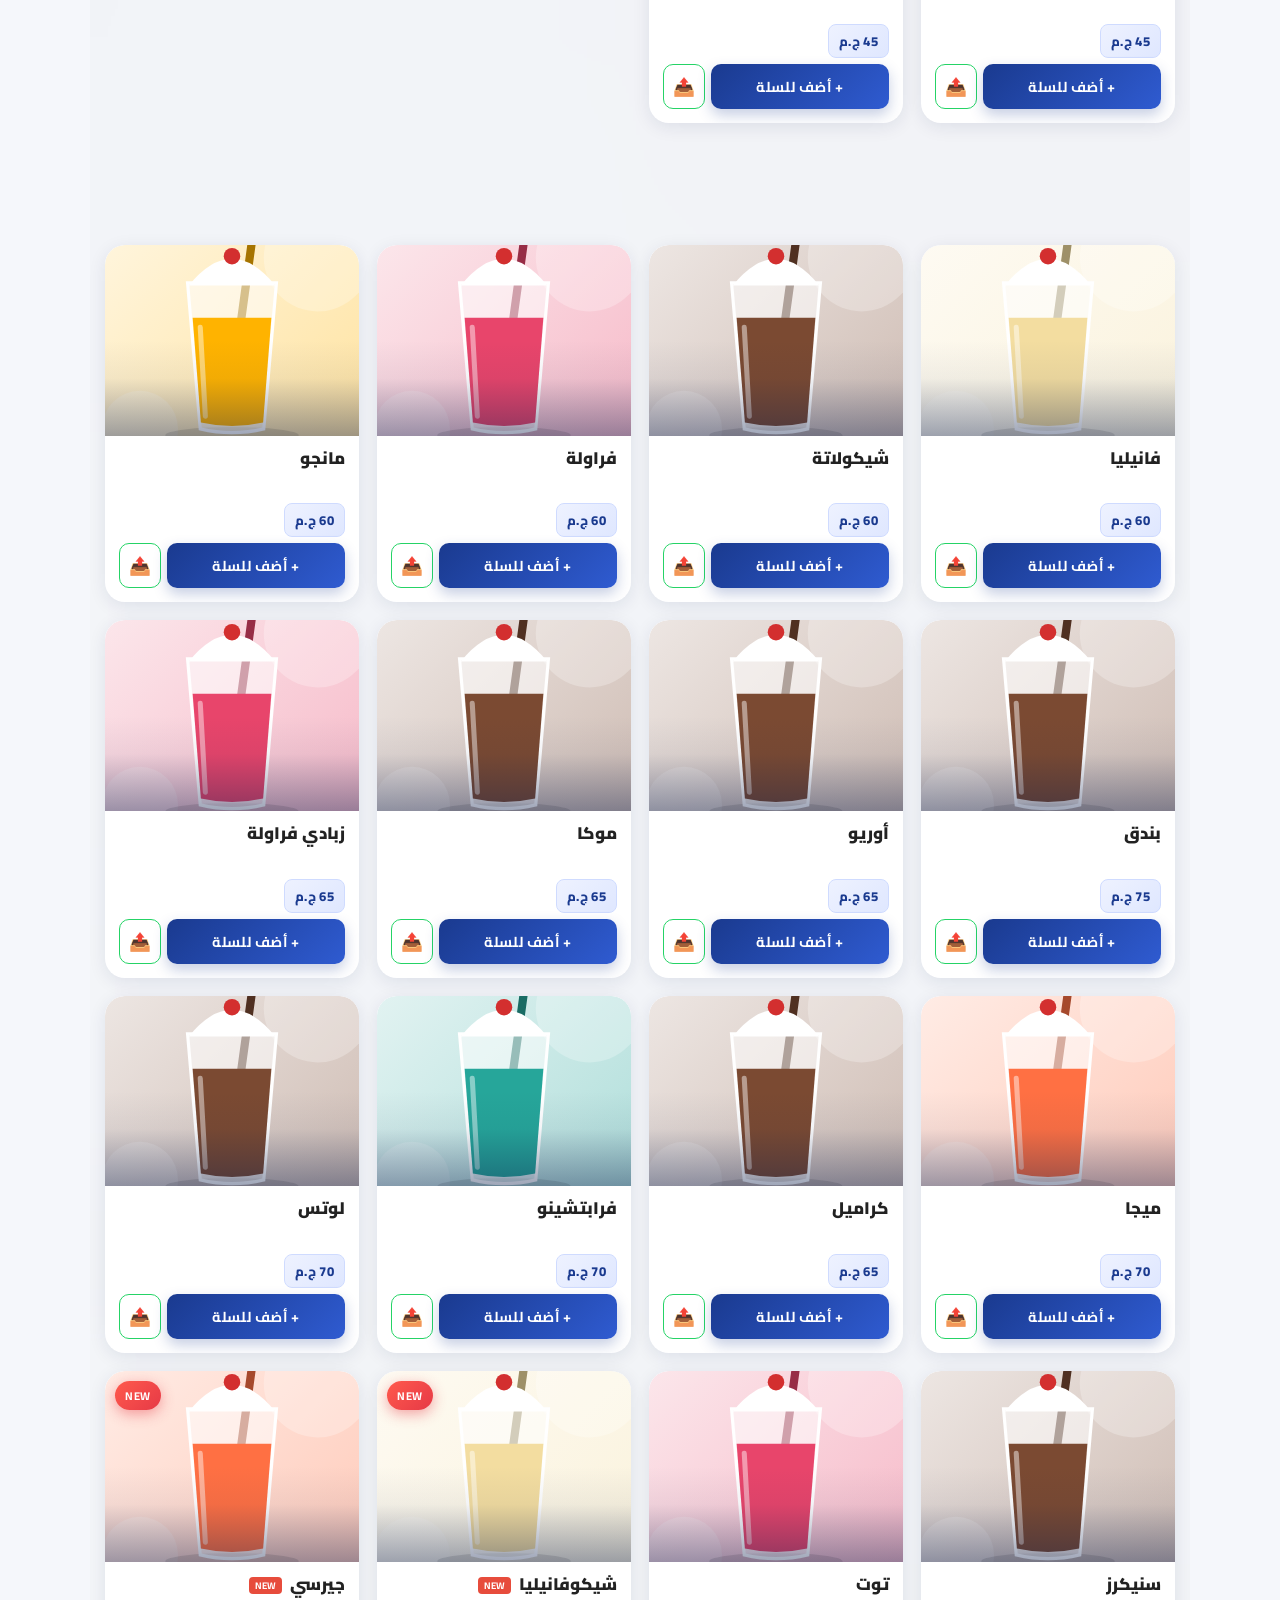
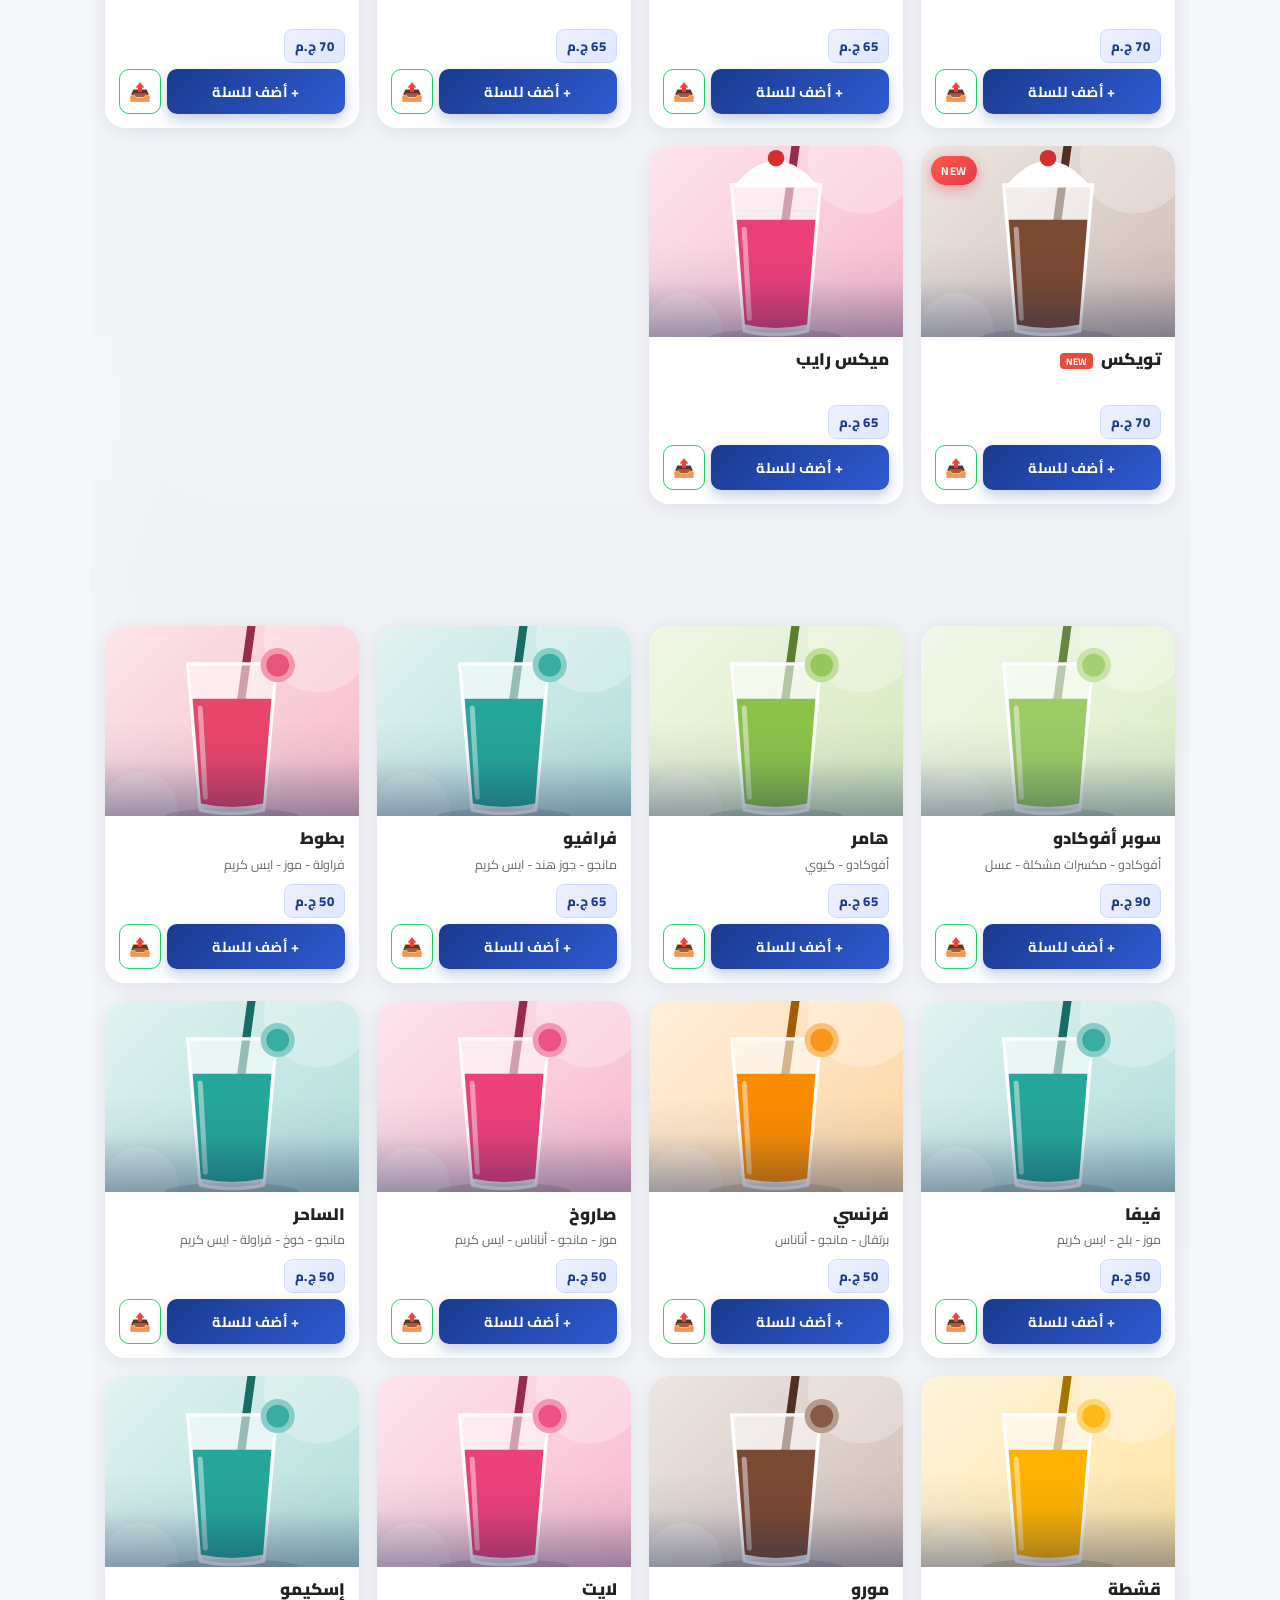
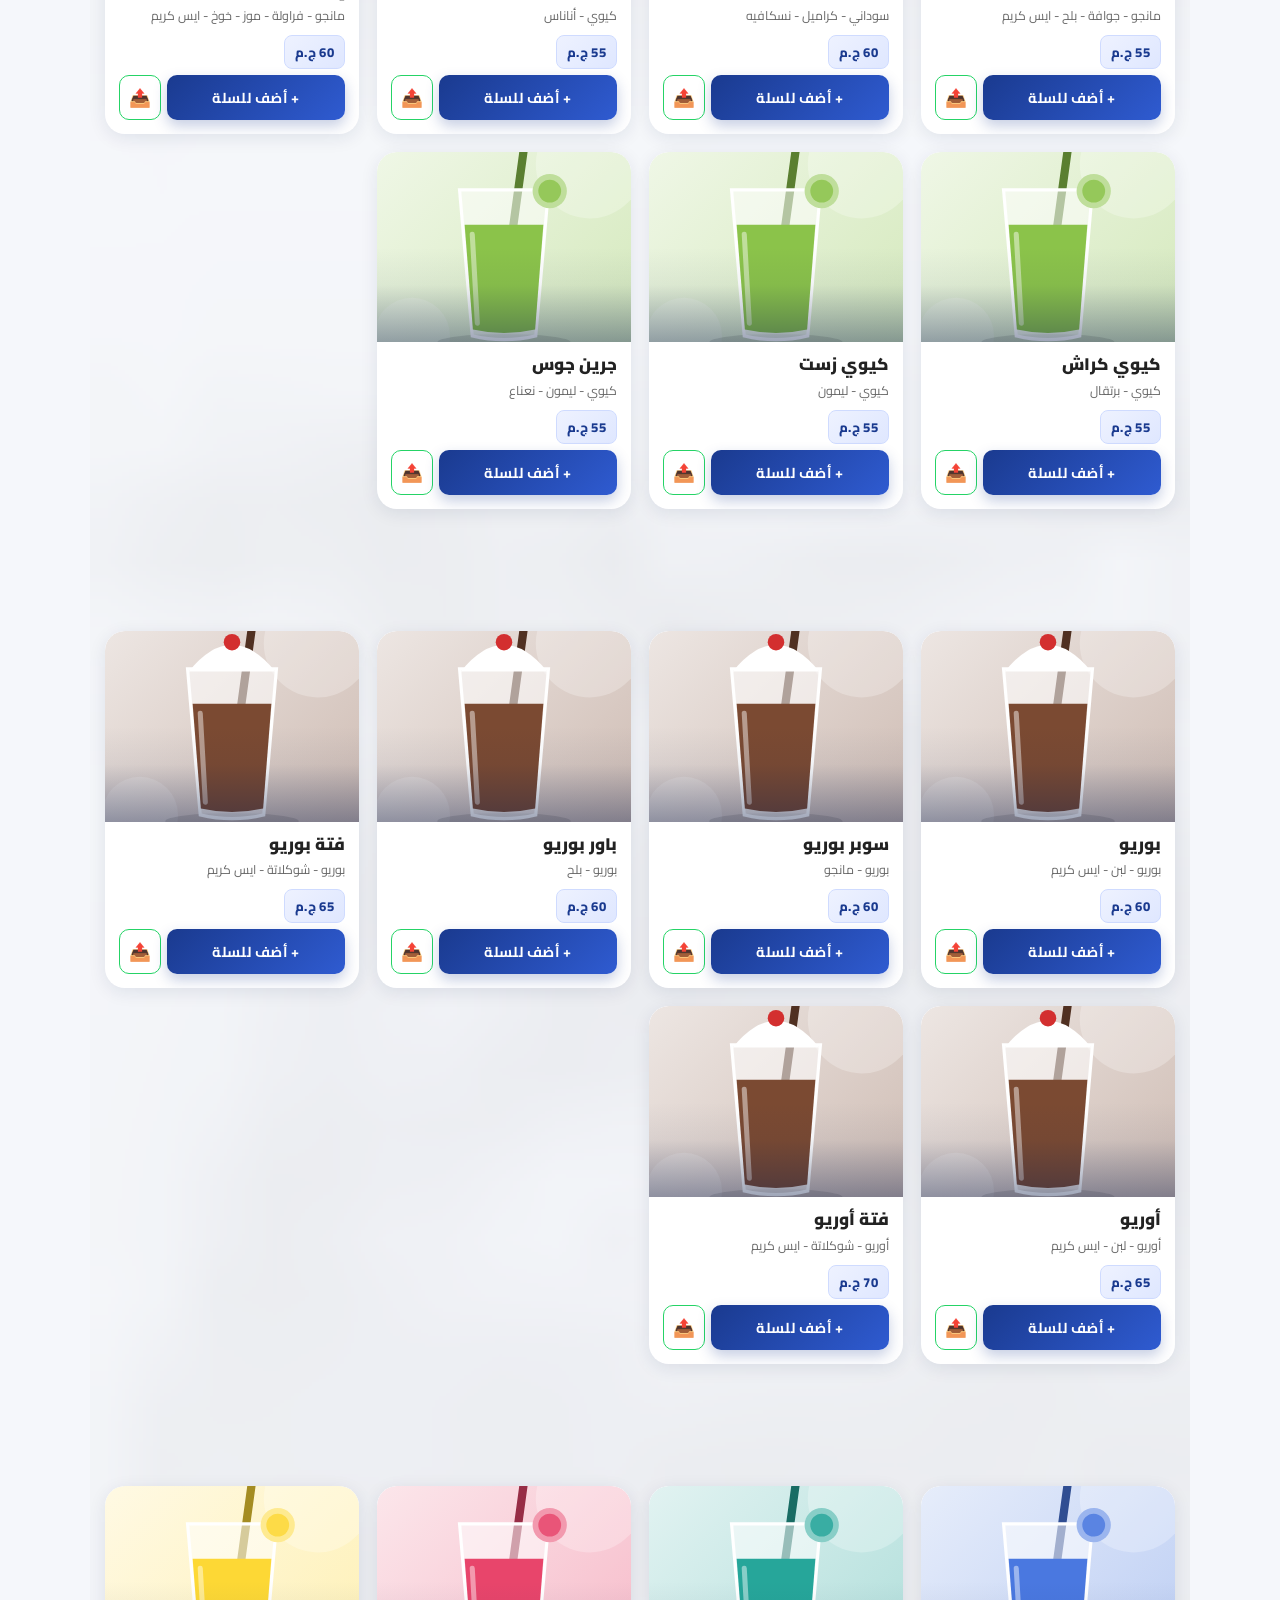
==== commit 9add2607: "Add product and store images" ====
--- a/index.html
+++ b/index.html
@@ -6,6 +6,29 @@
     <title>ESKIMO Fresh Bar | إسكيمو</title>
     <link rel="stylesheet" href="css/style.css">
     <link href="https://fonts.googleapis.com/css2?family=Cairo:wght@400;600;700;900&display=swap" rel="stylesheet">
+    <style id="bg-images">
+    /* ===== خلفيات الصور (مدمجة في الملف) ===== */
+    /* 1) الهيدر */
+    header.hero{background:linear-gradient(160deg,rgba(24,52,150,.86) 0%,rgba(14,28,95,.92) 100%),url("[data-uri]") center 35%/cover no-repeat !important}
+    /* 2) شاشة التحميل */
+    #preloader{background:linear-gradient(rgba(12,25,95,.85),rgba(8,18,70,.92)),url("[data-uri]") center/cover no-repeat !important}
+    /* 3) شريط الـ Marquee */
+    .marquee{background:linear-gradient(rgba(8,18,65,.93),rgba(8,18,65,.93)),url("[data-uri]") center/cover no-repeat !important}
+    /* 4) خلفية خفيفة جداً للمنيو */
+    .menu-container{position:relative;isolation:isolate}
+    .menu-container::before{content:"";position:absolute;inset:0;z-index:-1;pointer-events:none;opacity:.05;background:url("[data-uri]") center top/cover no-repeat}
+    /* 5) بانر الأكثر طلباً (الكوبايات) */
+    .popular-section .section-title{background:url("[data-uri]") left 3% center/auto 92% no-repeat,url("[data-uri]") right 3% center/auto 92% no-repeat,rgb(0,49,144);border-radius:20px;padding:22px 16px;color:#fff}
+    .popular-section .section-title .section-text,.popular-section .section-title small,.popular-section .section-title .section-icon{color:#fff !important}
+    @media(max-width:700px){.popular-section .section-title{background:rgb(0,49,144)}}
+    /* 6) هيدر نافذة السلة وبيانات الطلب */
+    .modal-header{background:linear-gradient(rgba(12,25,95,.85),rgba(12,25,95,.9)),url("[data-uri]") center/cover no-repeat !important;color:#fff}
+    .modal-header h2,.modal-header .close-btn{color:#fff !important}
+    /* 7) آراء العملاء */
+    .testimonials-section{background:linear-gradient(rgba(255,255,255,.93),rgba(244,247,255,.95)),url("[data-uri]") center/cover no-repeat !important}
+    /* 8) الفوتر */
+    .footer{background:linear-gradient(rgba(12,25,85,.9),rgba(8,18,65,.95)),url("[data-uri]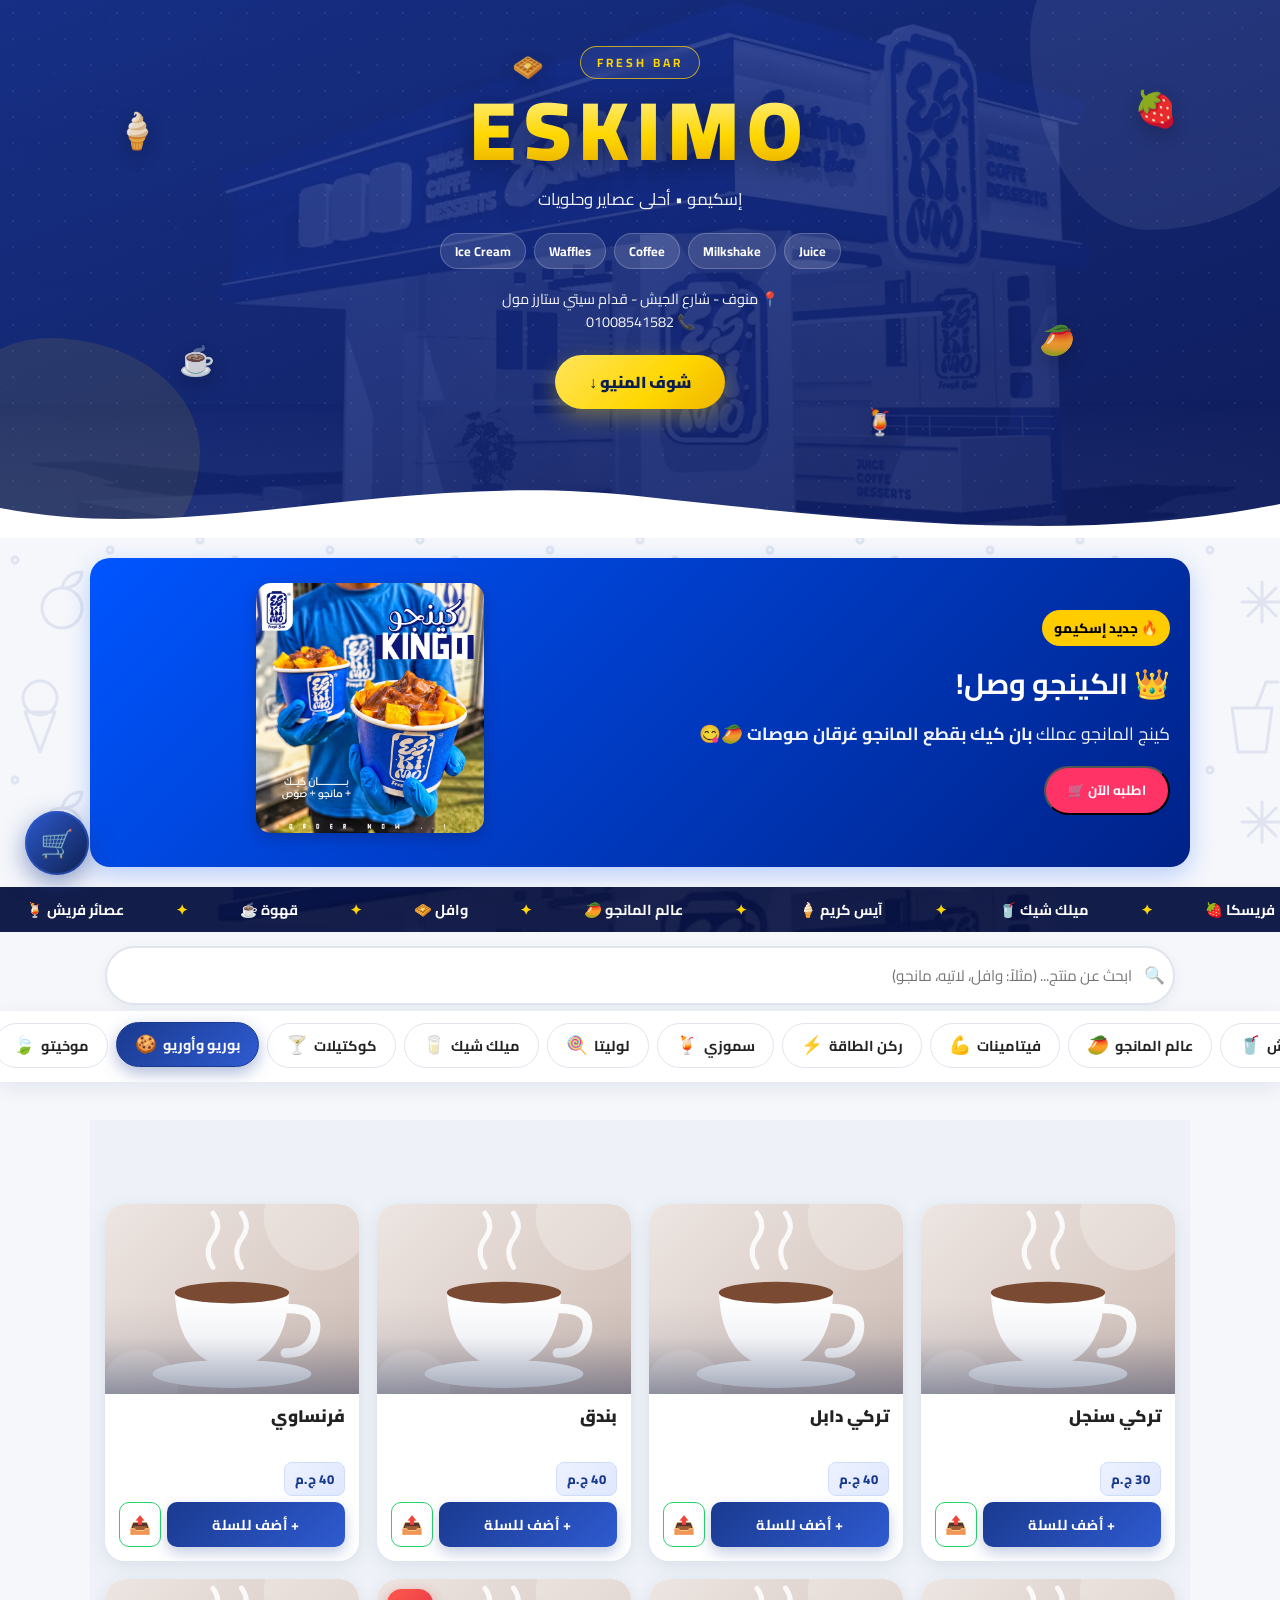
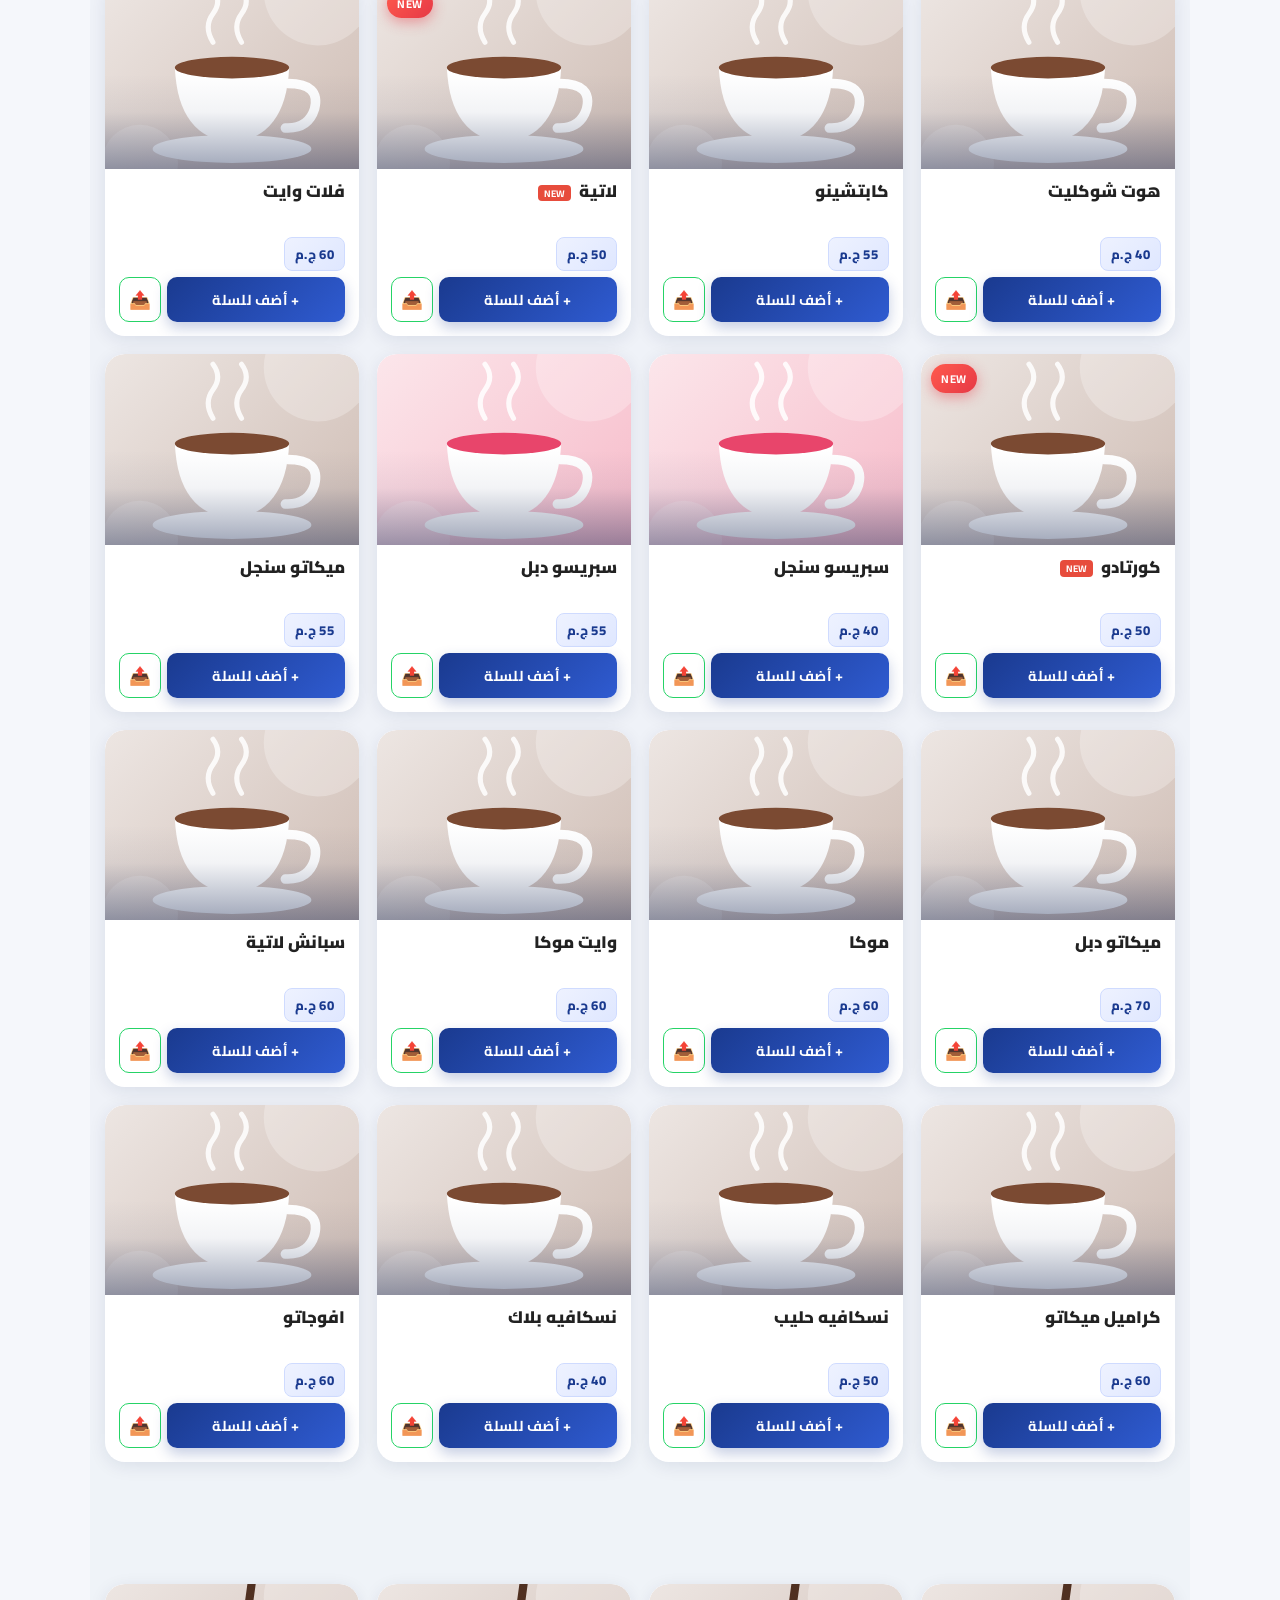
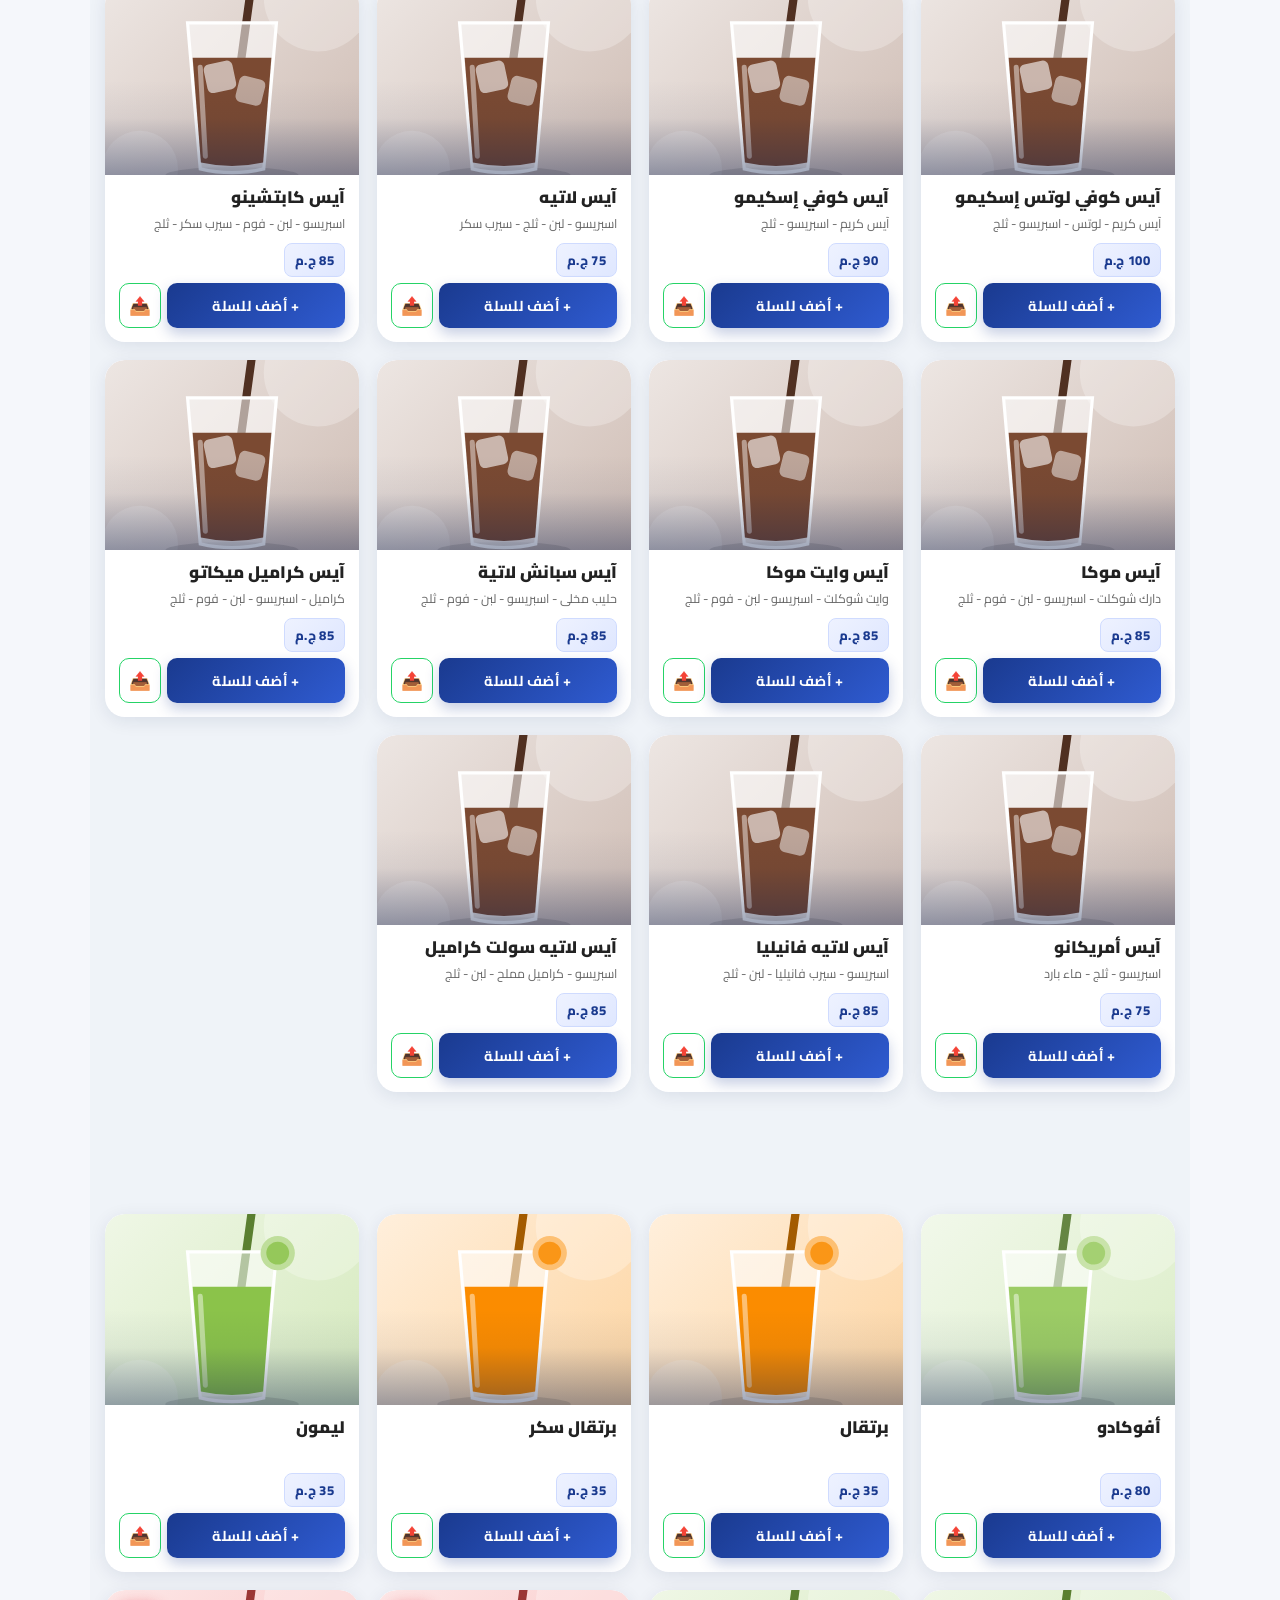
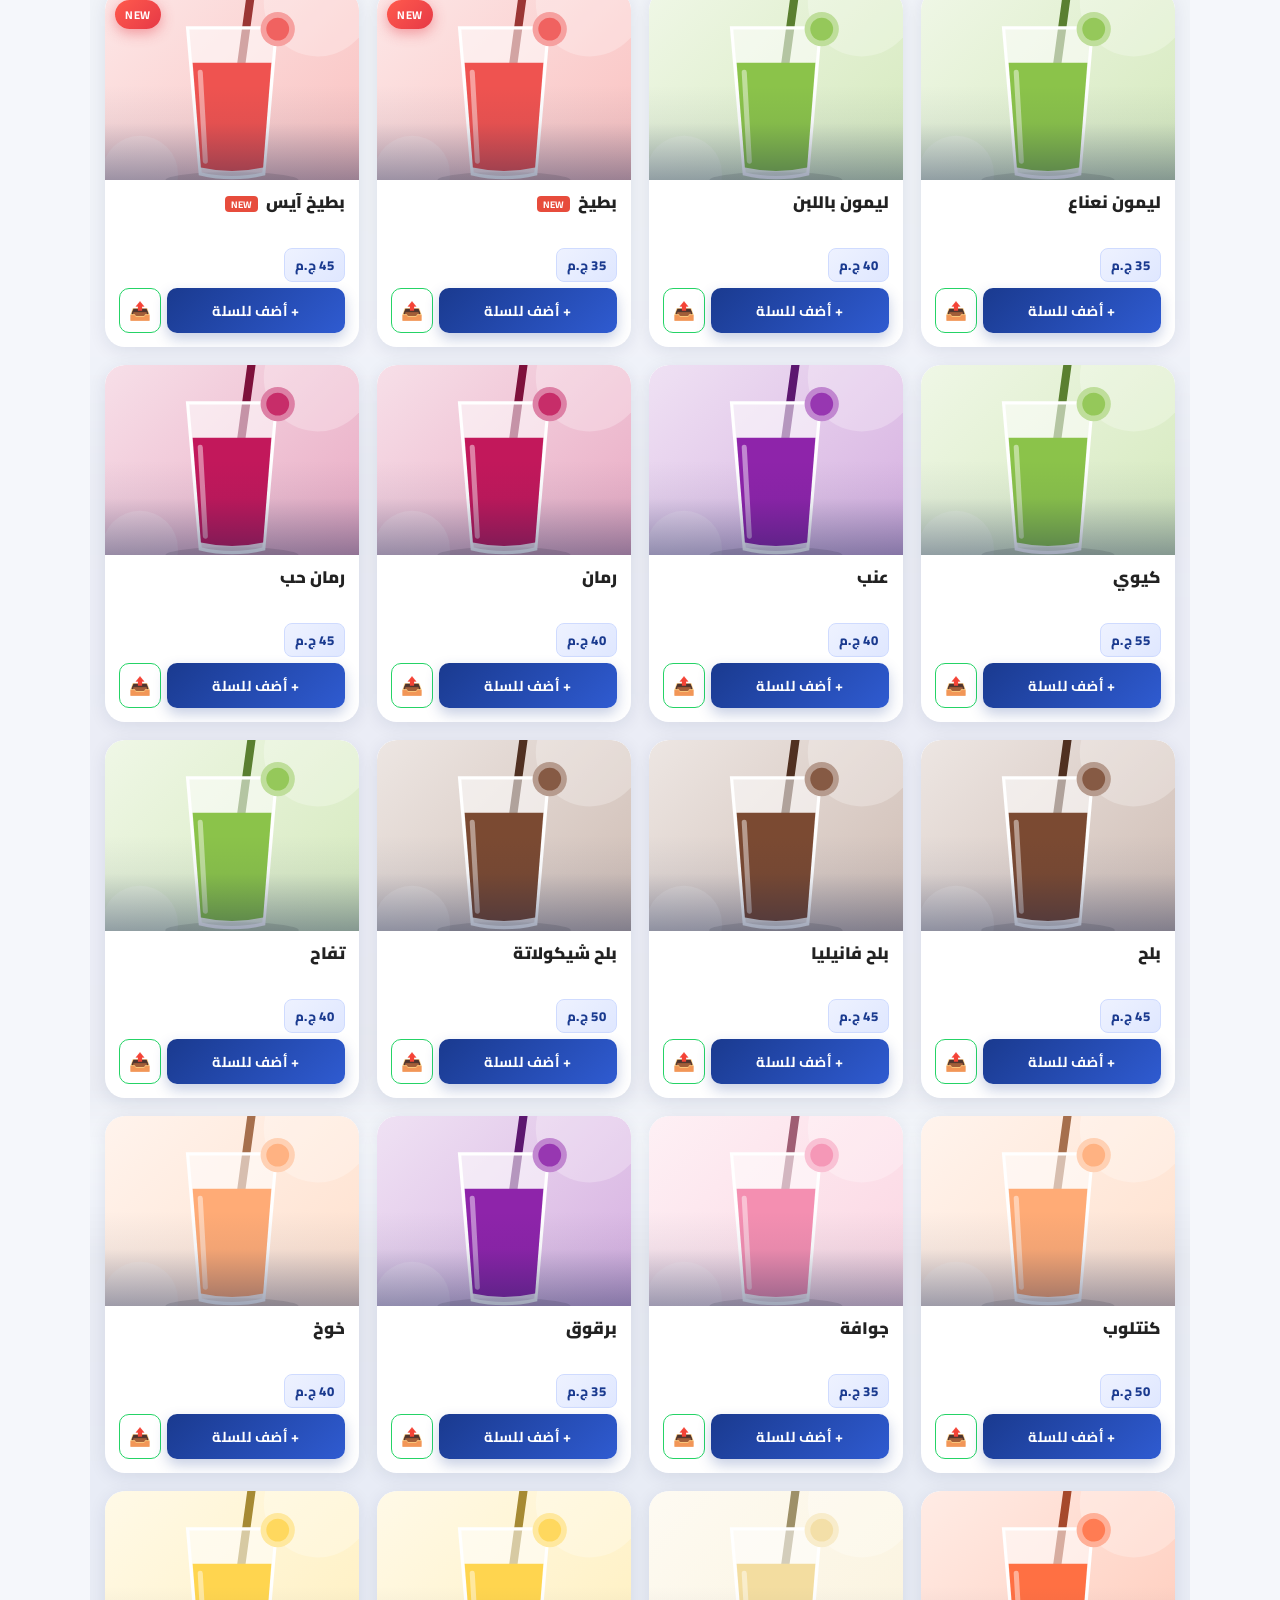
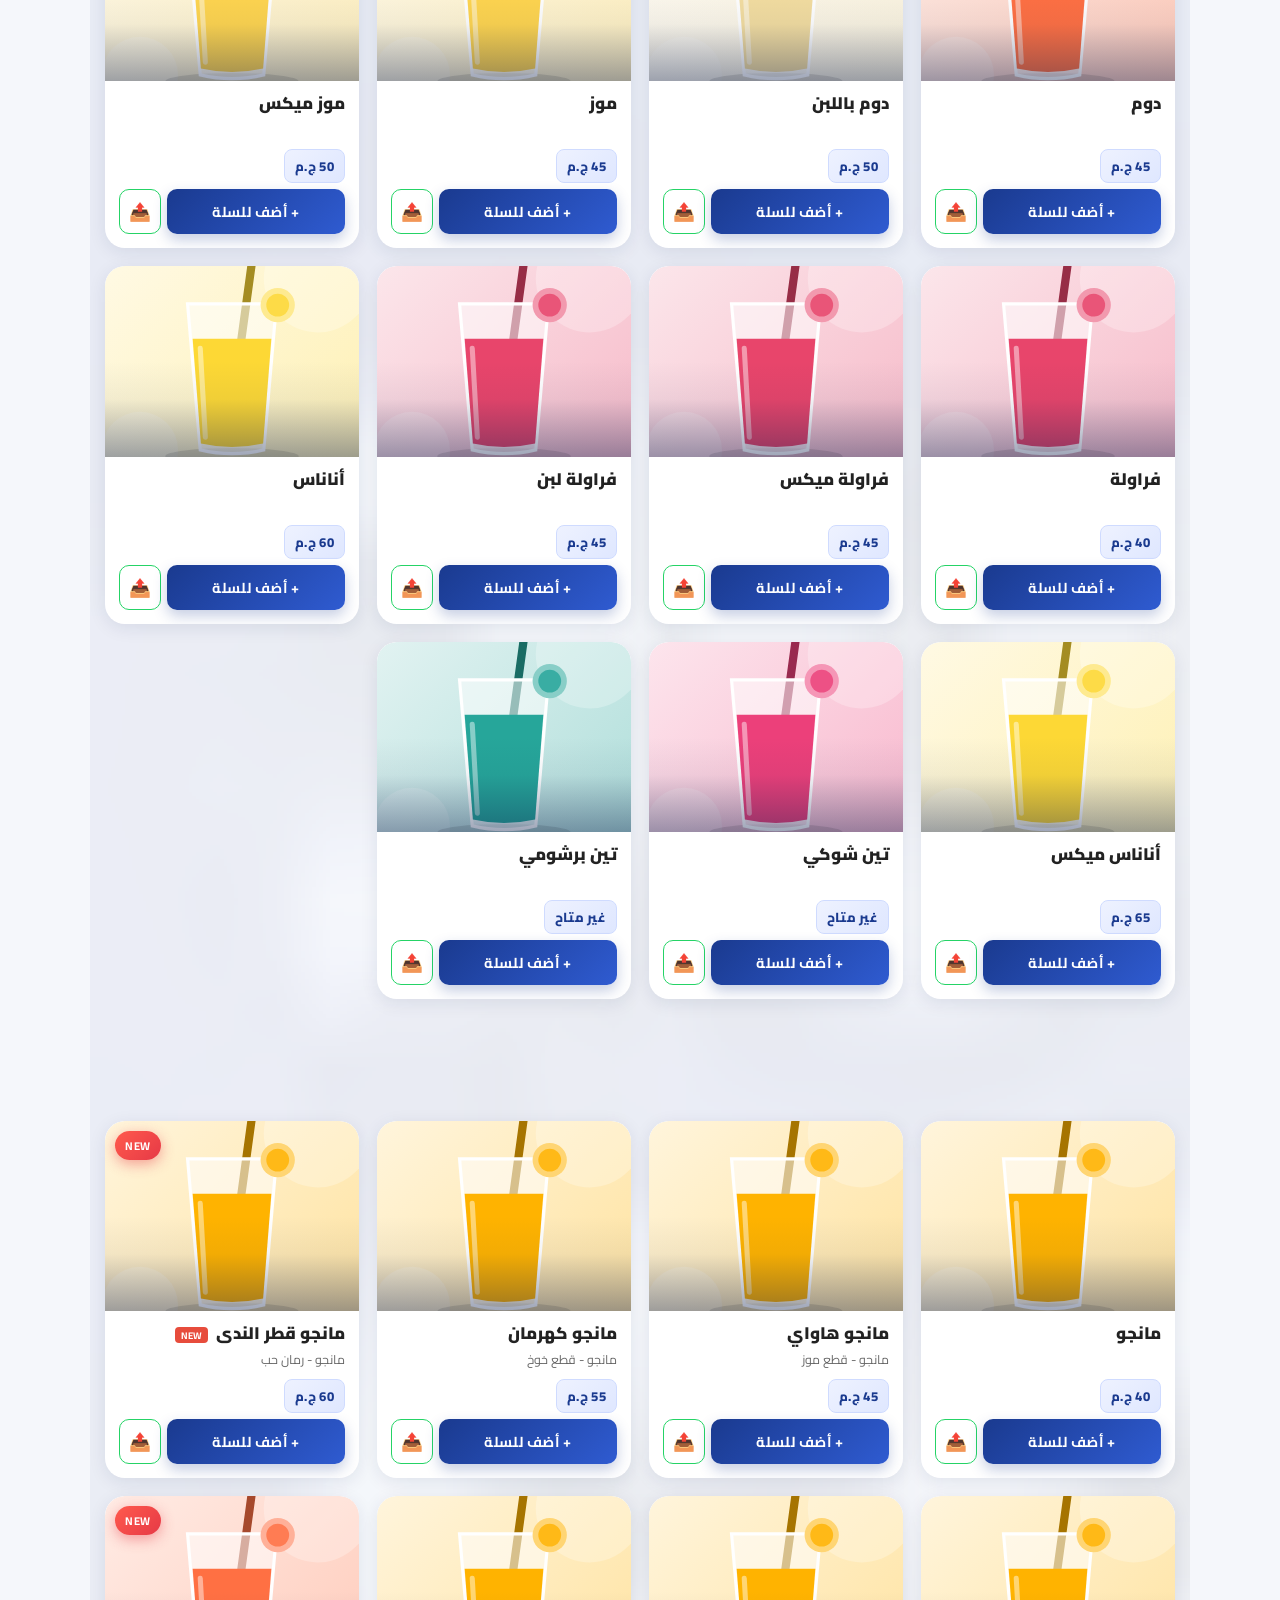
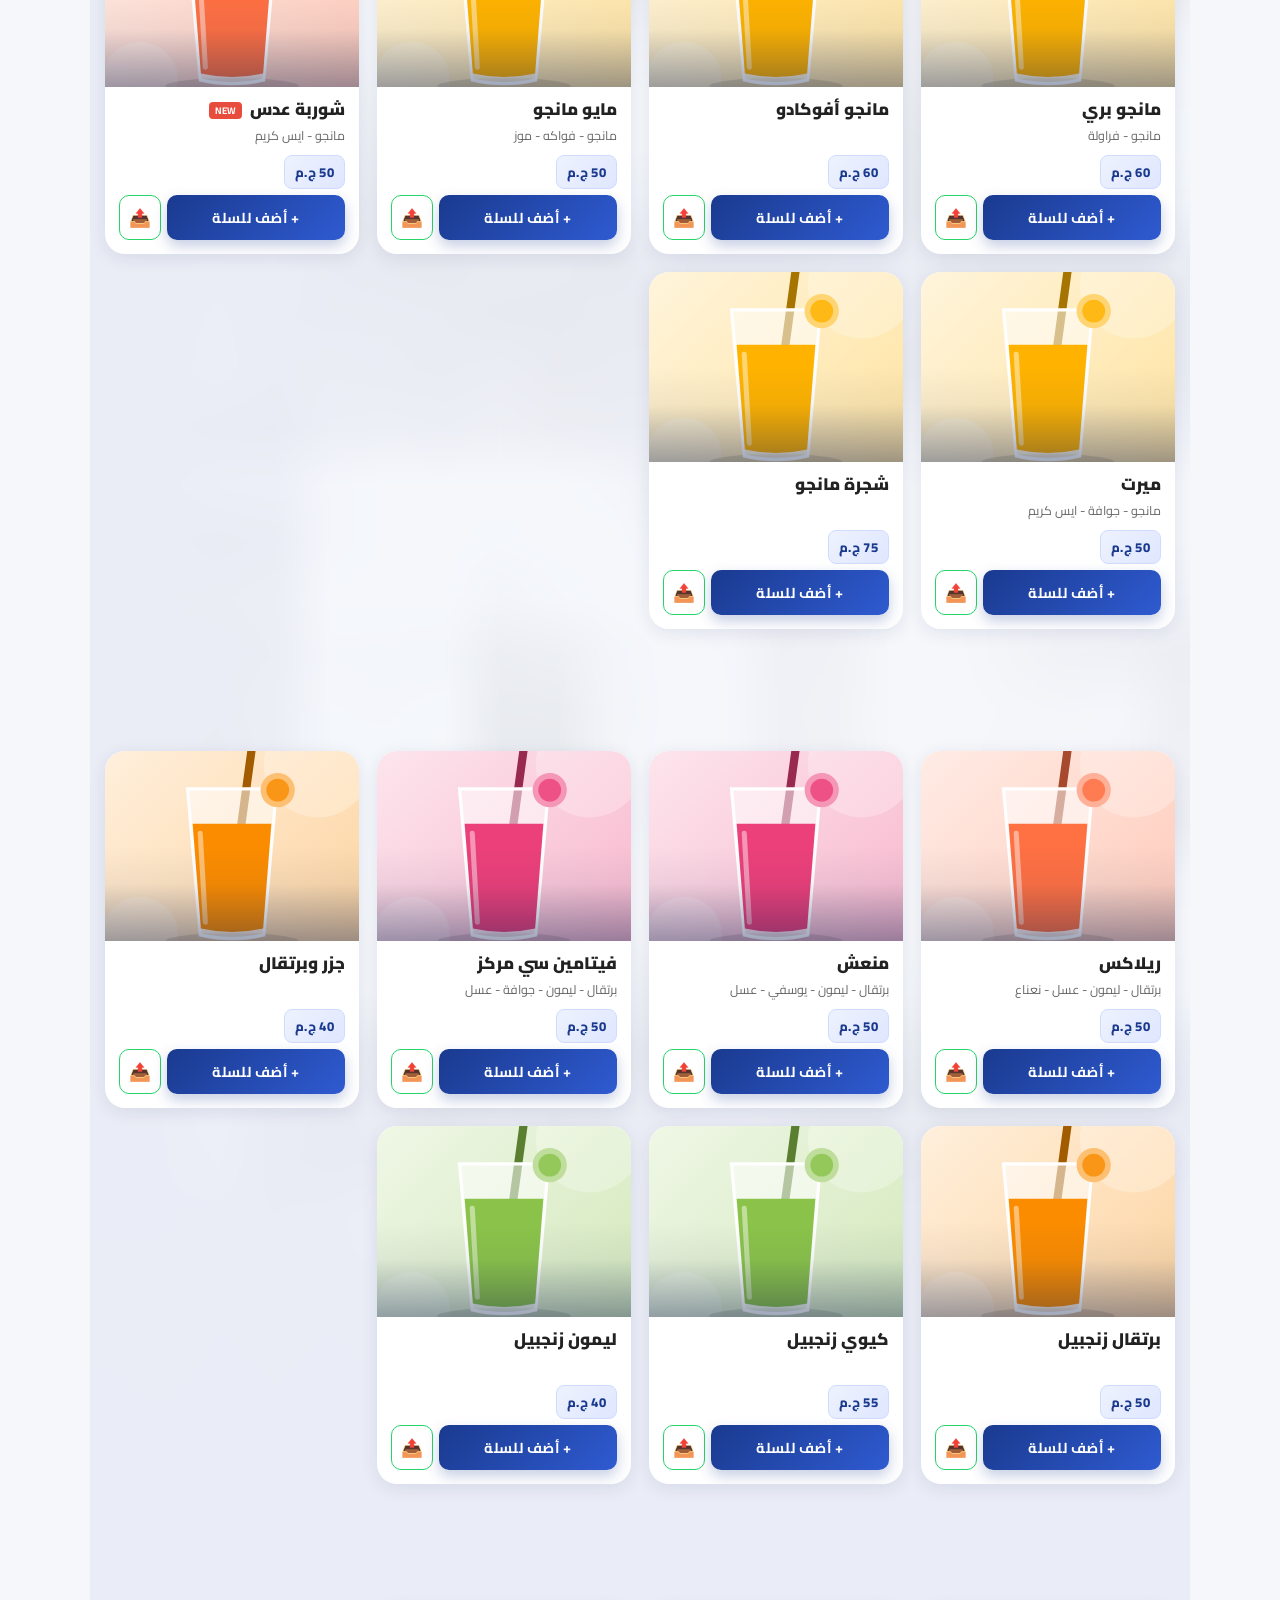
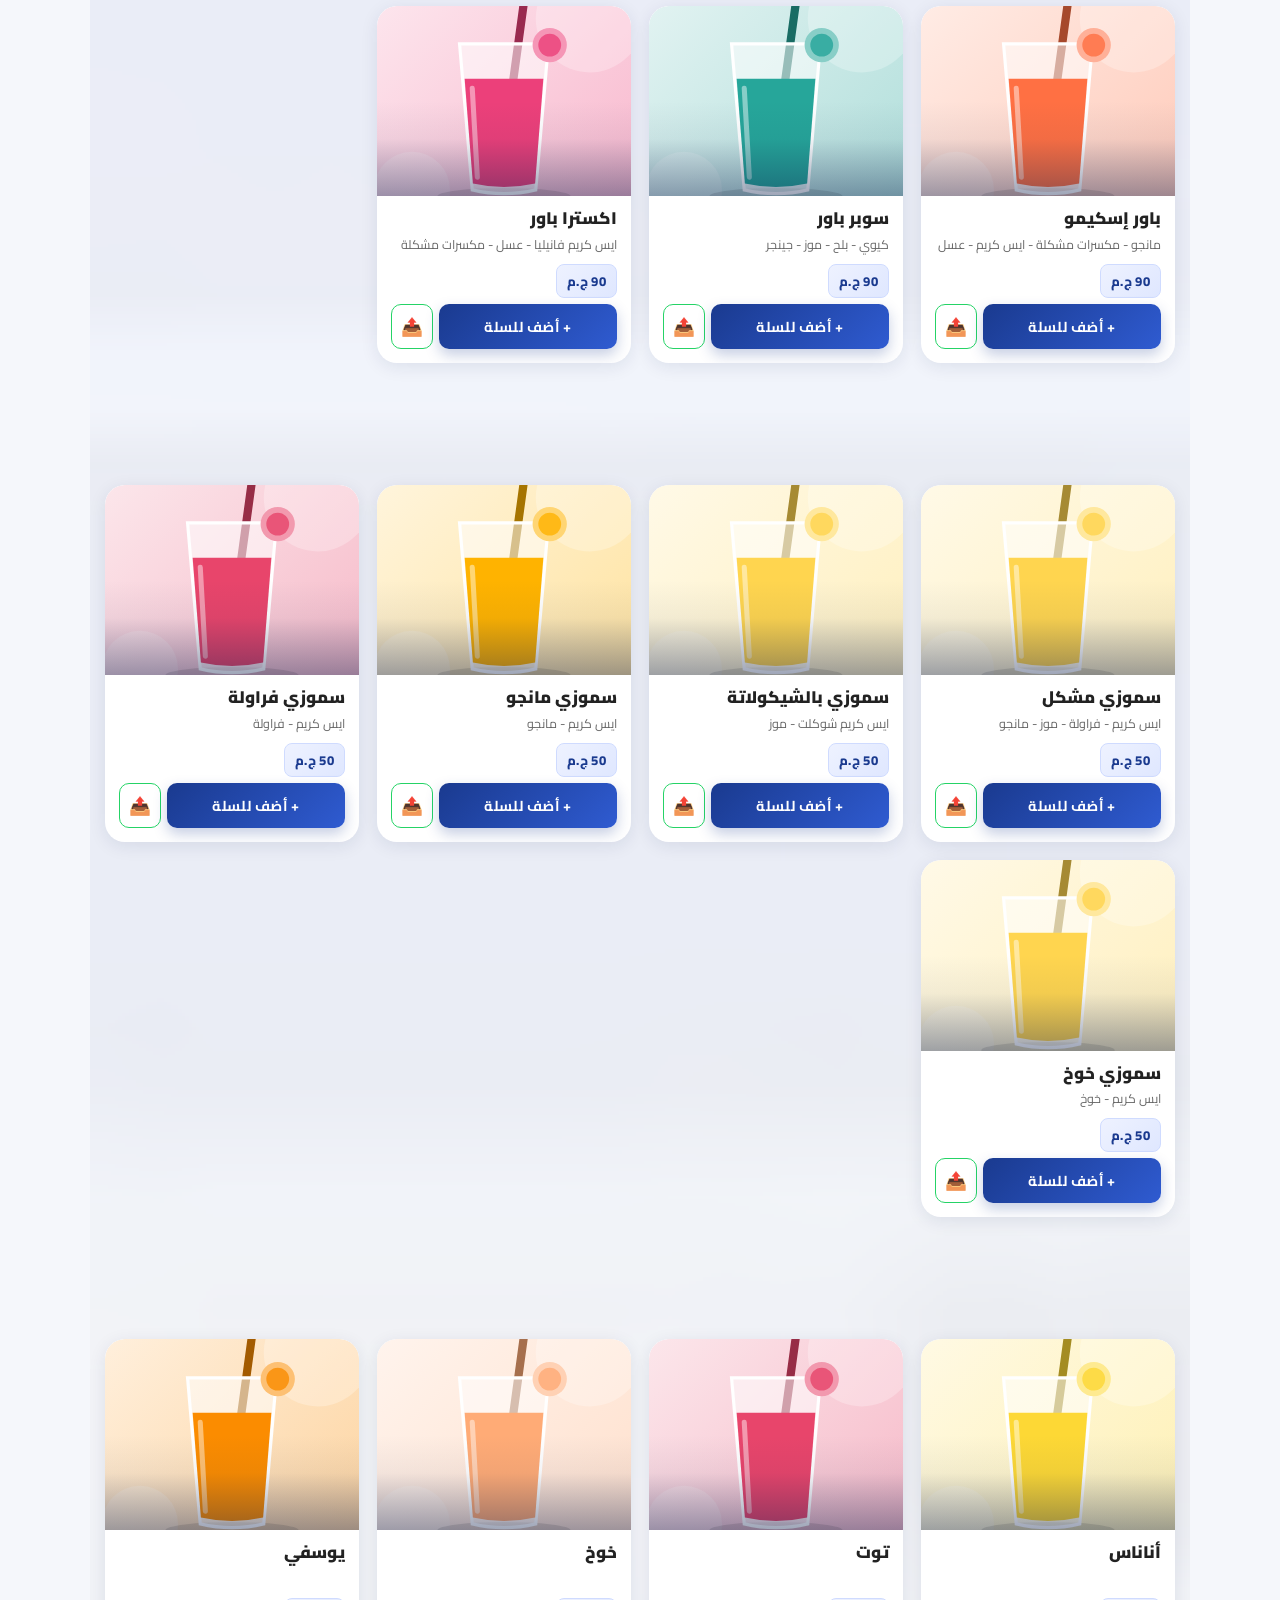
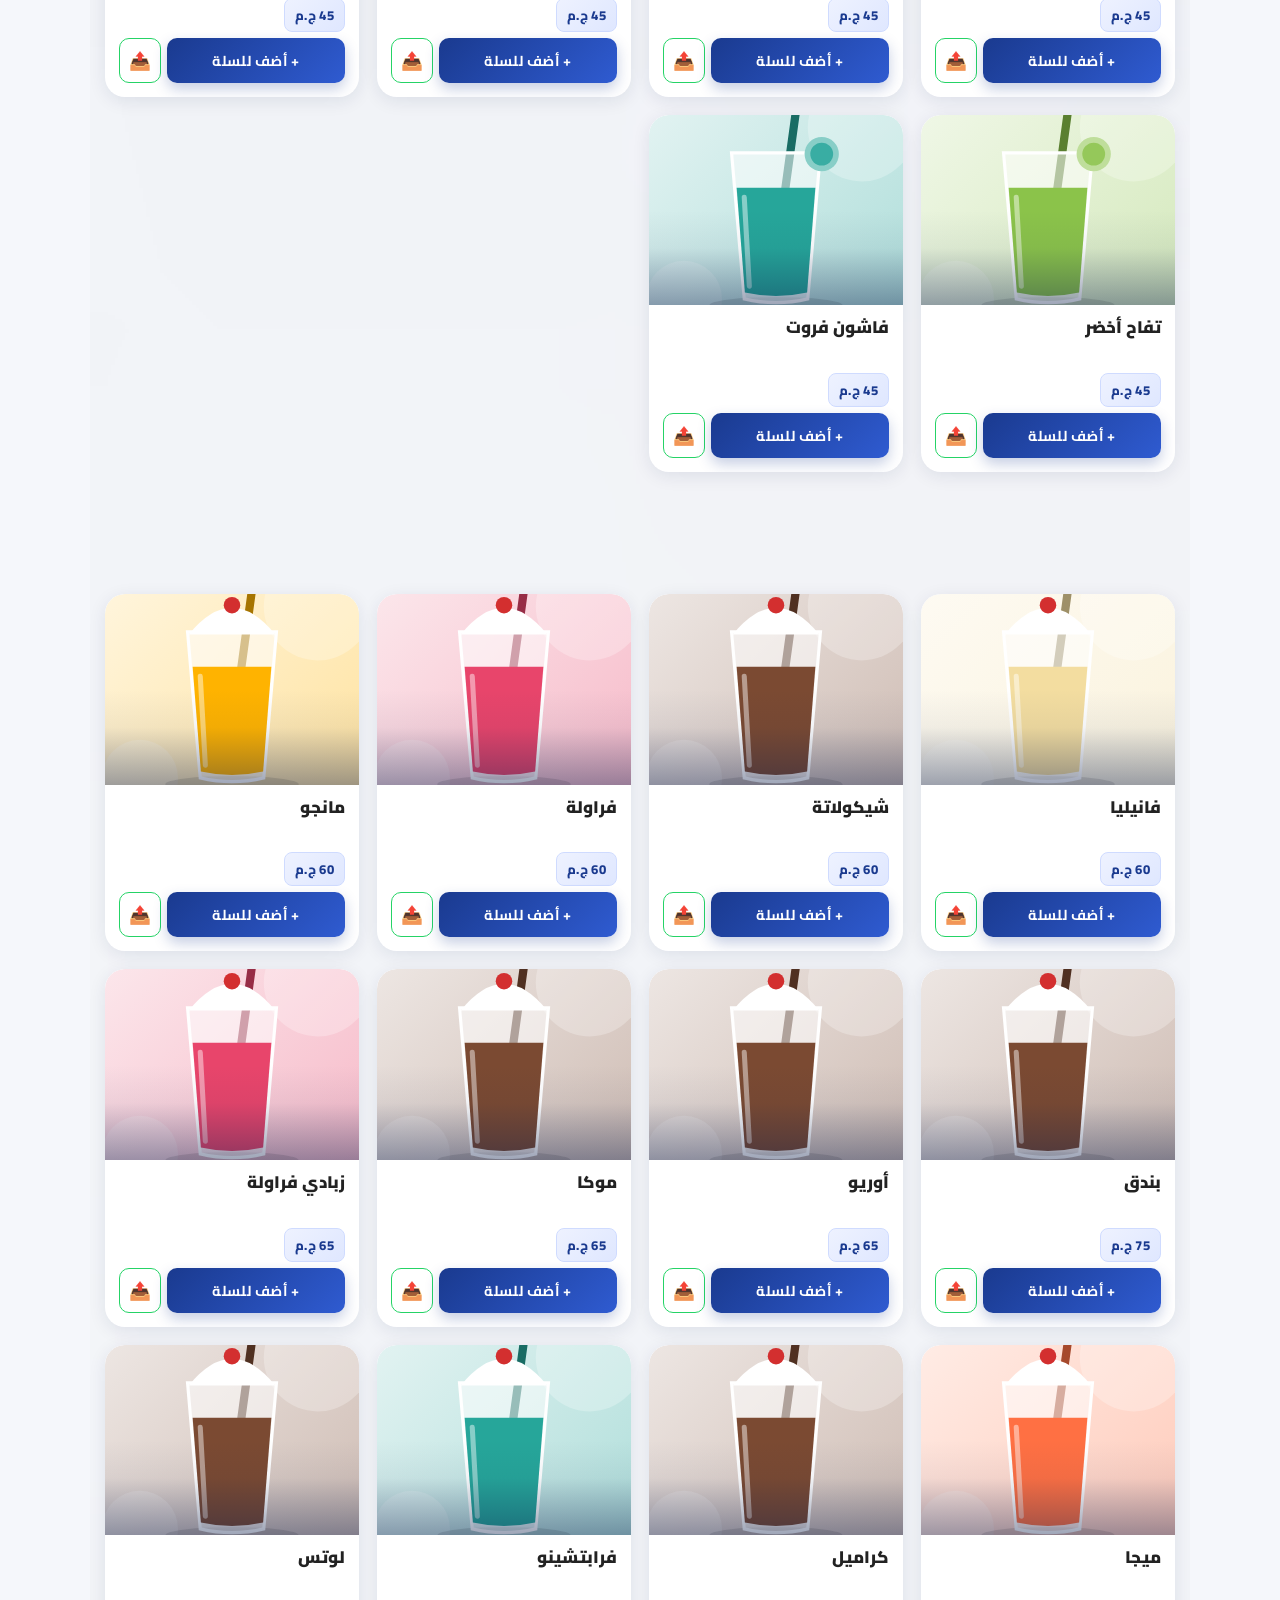
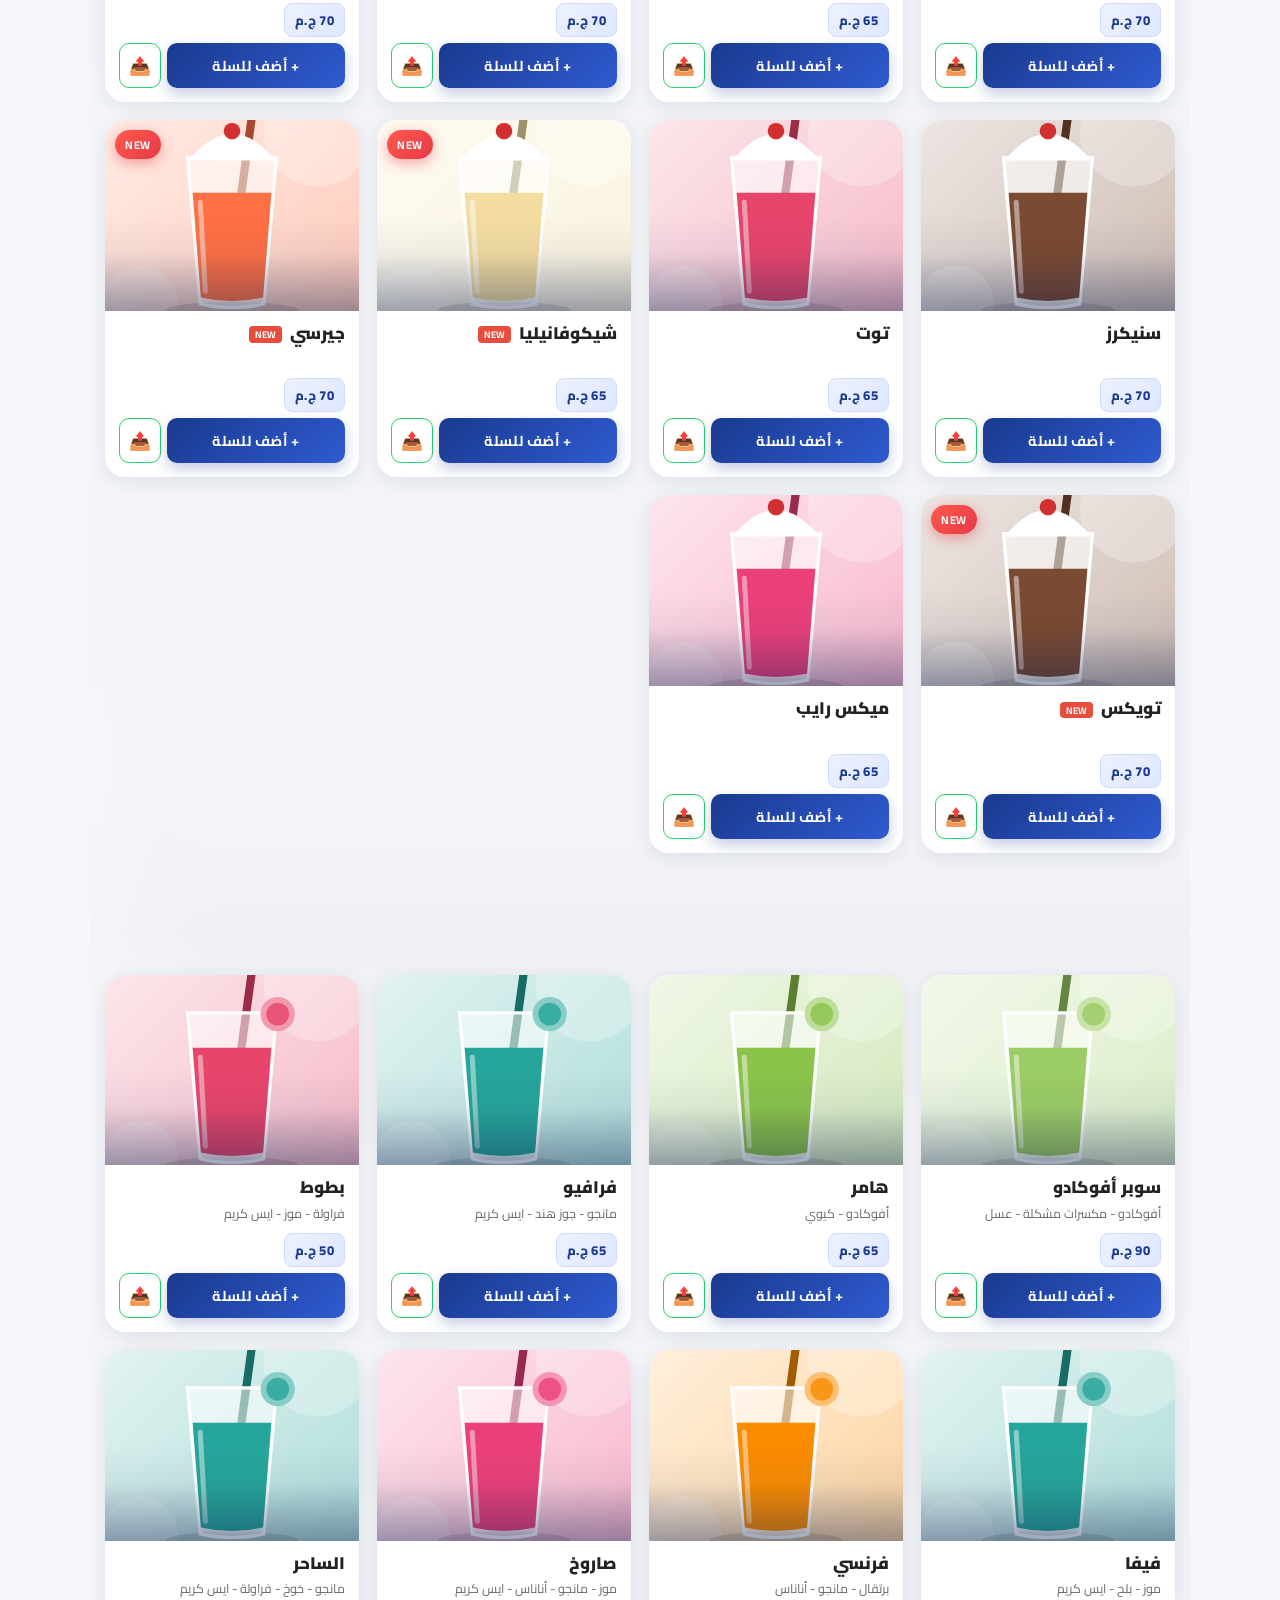
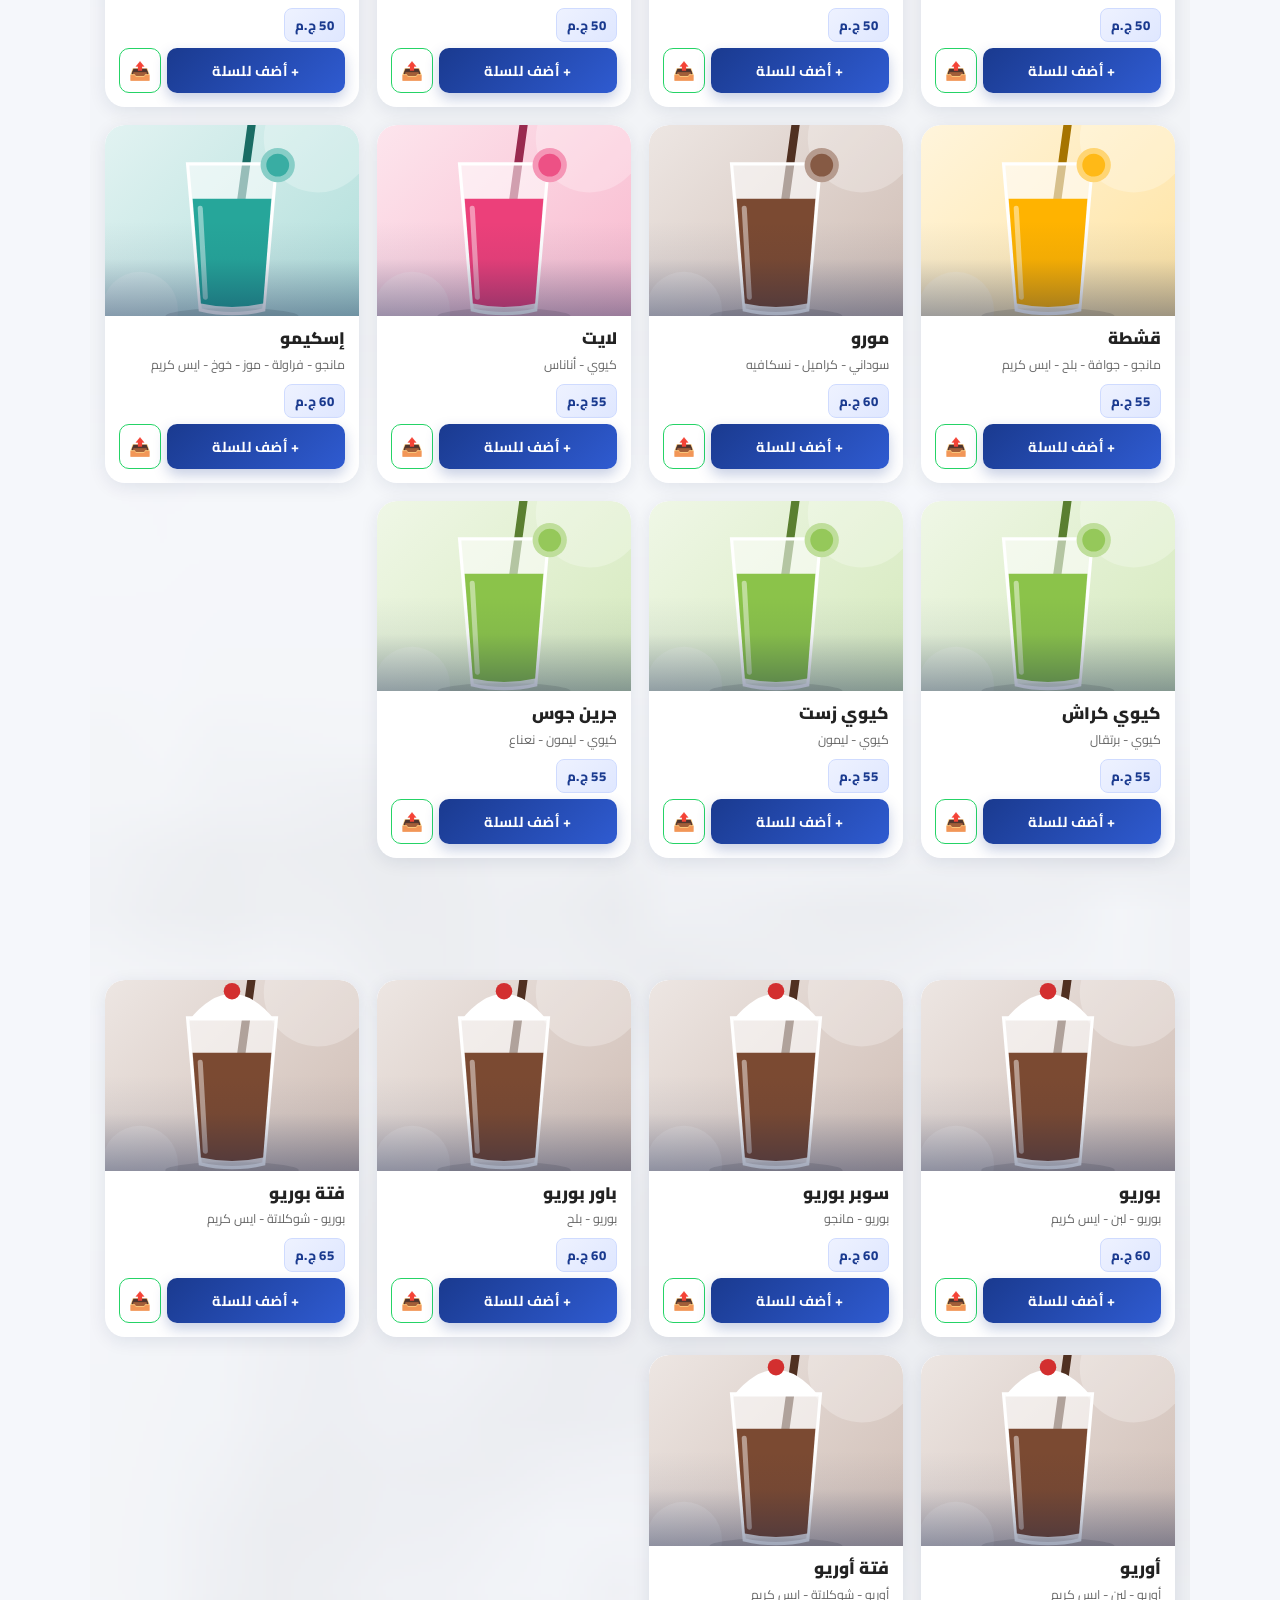
==== commit a46c9953: "Optimize KINGO offer WhatsApp trigger using JavaScript" ====
--- a/index.html
+++ b/index.html
@@ -69,6 +69,22 @@
         </svg>
     </header>
 
+<!-- ===== قسم عرض الكينجو المميز ===== -->
+<section class="promo-banner">
+    <div class="promo-content">
+        <div class="promo-text">
+            <span class="promo-badge">🔥 جديد إسكيمو</span>
+            <h2>👑 الكينجو وصل!</h2>
+            <p>كينج المانجو عملك <strong>بان كيك بقطع المانجو غرقان صوصات</strong> 🥭😋</p>
+            <button type="button" class="promo-btn" onclick="orderKingo()">اطلبه الآن 🛒</button>
+        </div>
+        <div class="promo-image">
+            <img src="images/kingo.jpg" alt="عرض الكينجو - إسكيمو">
+        </div>
+    </div>
+</section>
+
+
     <div class="marquee"><div class="marquee-track">
         <span>🍹 عصائر فريش</span><span>☕ قهوة</span><span>🧇 وافل</span><span>🥭 عالم المانجو</span><span>🍦 آيس كريم</span><span>🥤 ميلك شيك</span><span>🍓 فريسكا</span>
     </div></div>
--- a/css/style.css
+++ b/css/style.css
@@ -1365,4 +1365,83 @@
 
 .testimonial-rating {
     font-size: 0.9rem;
+}
+
+/* ===== تنسيق بانر عرض الكينجو ===== */
+.promo-banner {
+    background: linear-gradient(135deg, #0055ff, #002288);
+    color: #ffffff;
+    padding: 25px 20px;
+    margin: 20px auto;
+    max-width: 1100px;
+    border-radius: 20px;
+    box-shadow: 0 8px 25px rgba(0, 85, 255, 0.25);
+    overflow: hidden;
+}
+
+.promo-content {
+    display: flex;
+    align-items: center;
+    justify-content: space-between;
+    gap: 20px;
+    flex-wrap: wrap-reverse;
+}
+
+.promo-text {
+    flex: 1;
+    min-width: 280px;
+}
+
+.promo-badge {
+    background: #ffcc00;
+    color: #000;
+    font-weight: 800;
+    padding: 5px 12px;
+    border-radius: 20px;
+    font-size: 0.85rem;
+    display: inline-block;
+    margin-bottom: 10px;
+}
+
+.promo-text h2 {
+    font-size: 1.8rem;
+    margin-bottom: 10px;
+    color: #ffffff;
+}
+
+.promo-text p {
+    font-size: 1.1rem;
+    margin-bottom: 18px;
+    line-height: 1.6;
+    opacity: 0.95;
+}
+
+.promo-btn {
+    display: inline-block;
+    background: #ff3366;
+    color: #ffffff;
+    padding: 10px 22px;
+    border-radius: 25px;
+    font-weight: bold;
+    text-decoration: none;
+    transition: transform 0.2s, background 0.2s;
+}
+
+.promo-btn:hover {
+    background: #e02255;
+    transform: scale(1.05);
+}
+
+.promo-image {
+    flex: 1;
+    min-width: 260px;
+    text-align: center;
+}
+
+.promo-image img {
+    max-width: 100%;
+    max-height: 250px;
+    border-radius: 15px;
+    object-fit: cover;
+    box-shadow: 0 5px 15px rgba(0,0,0,0.2);
 }
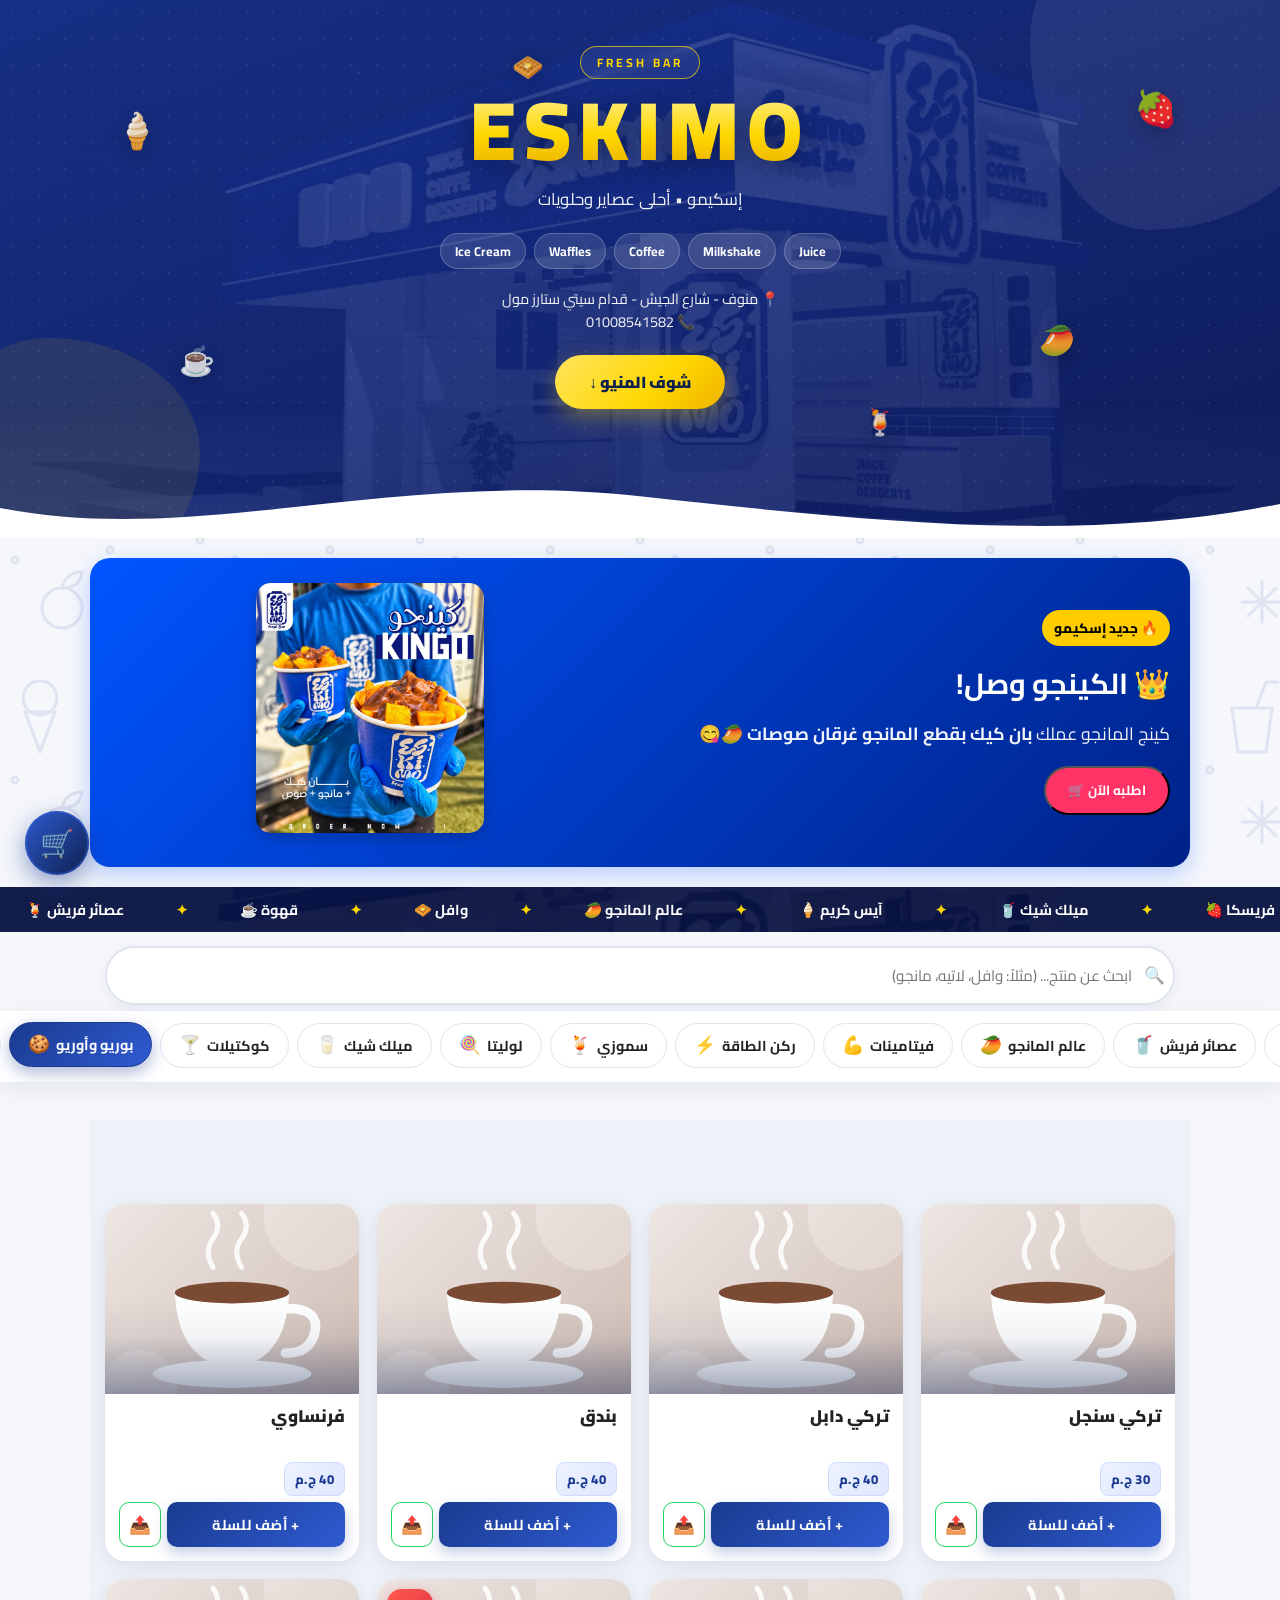
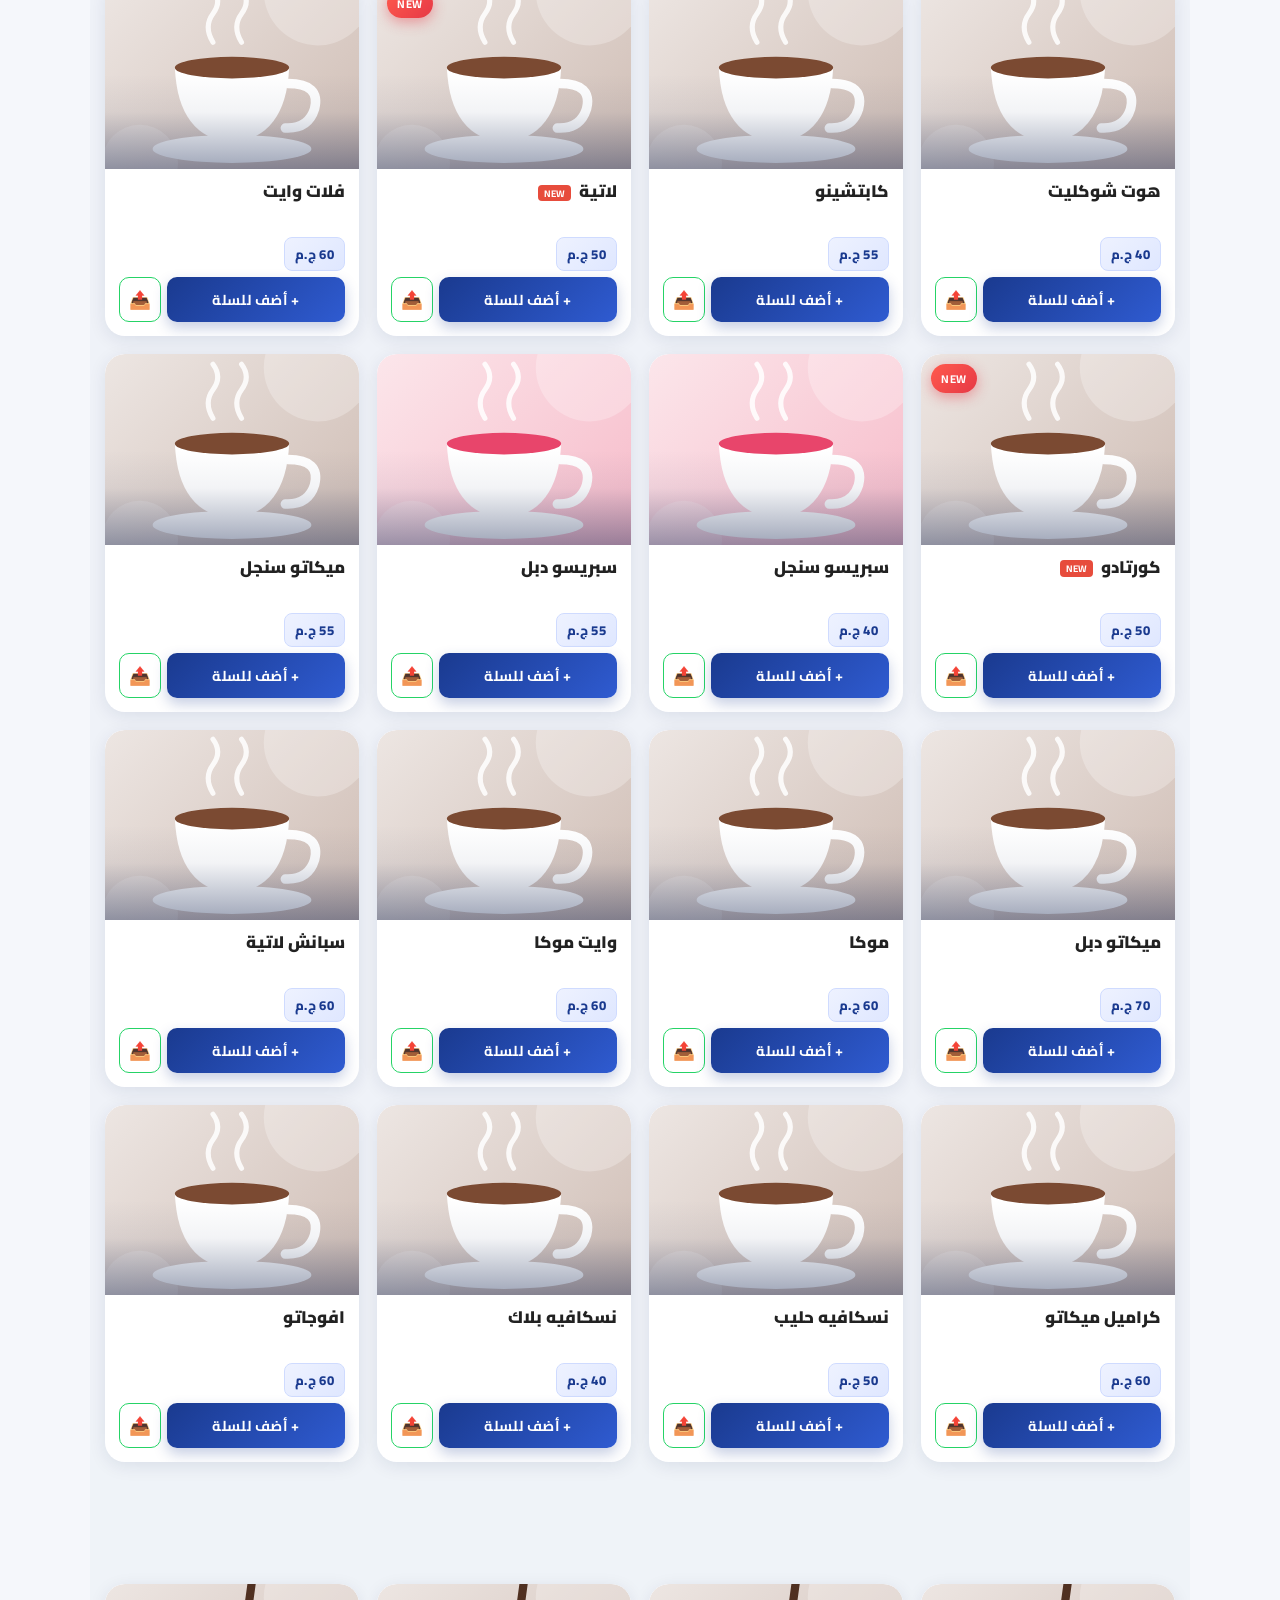
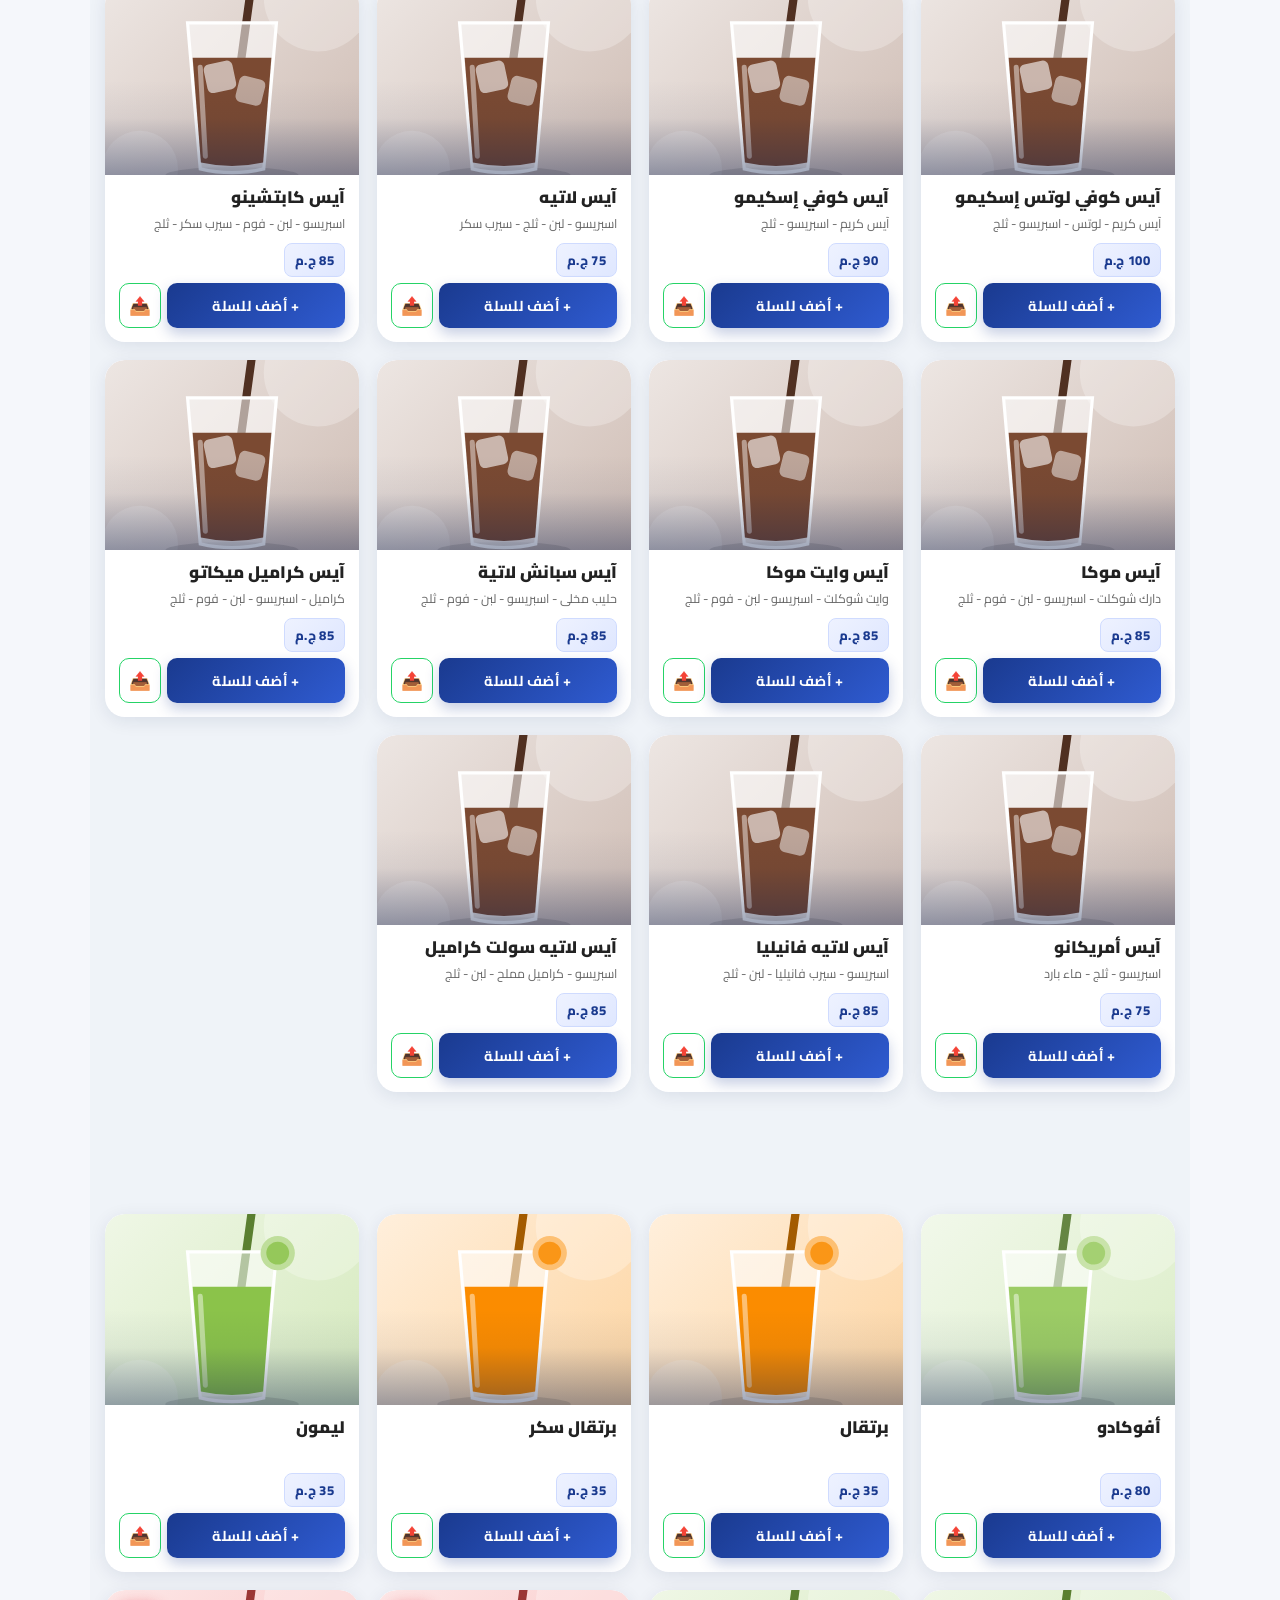
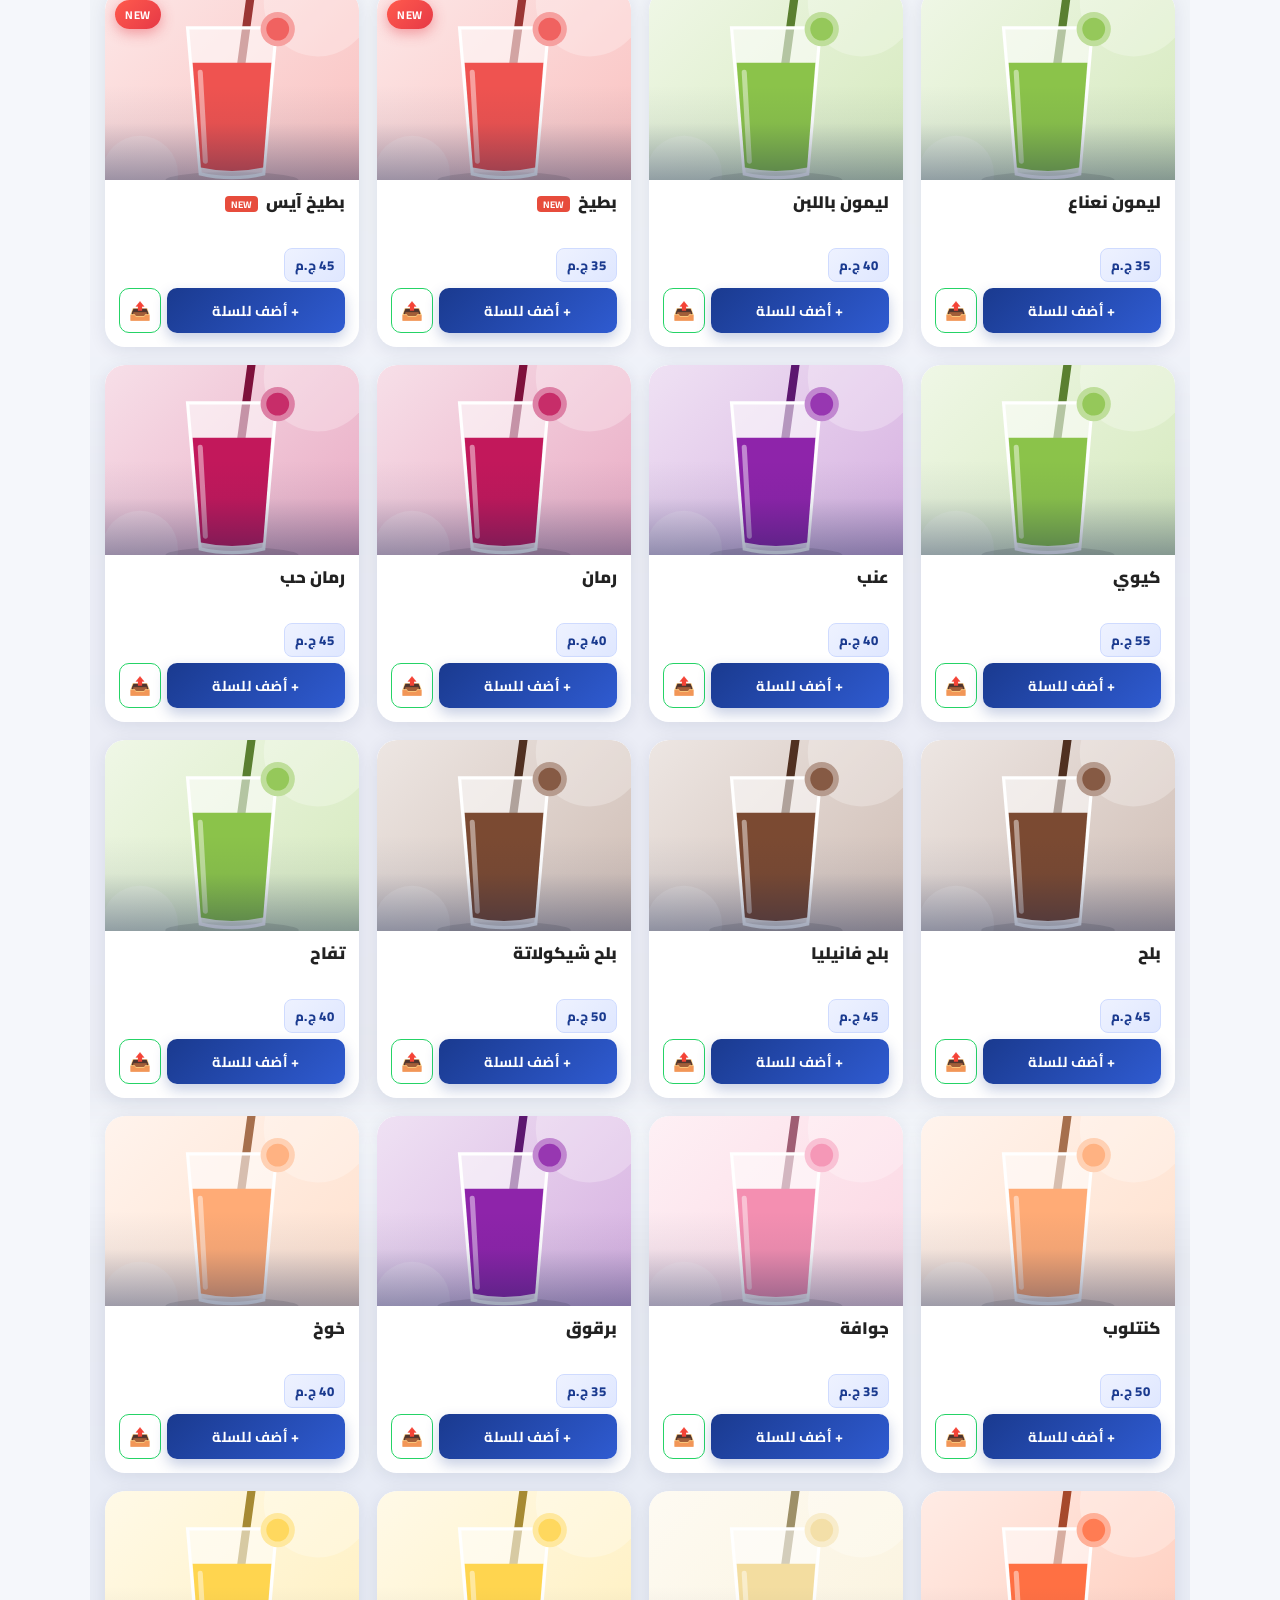
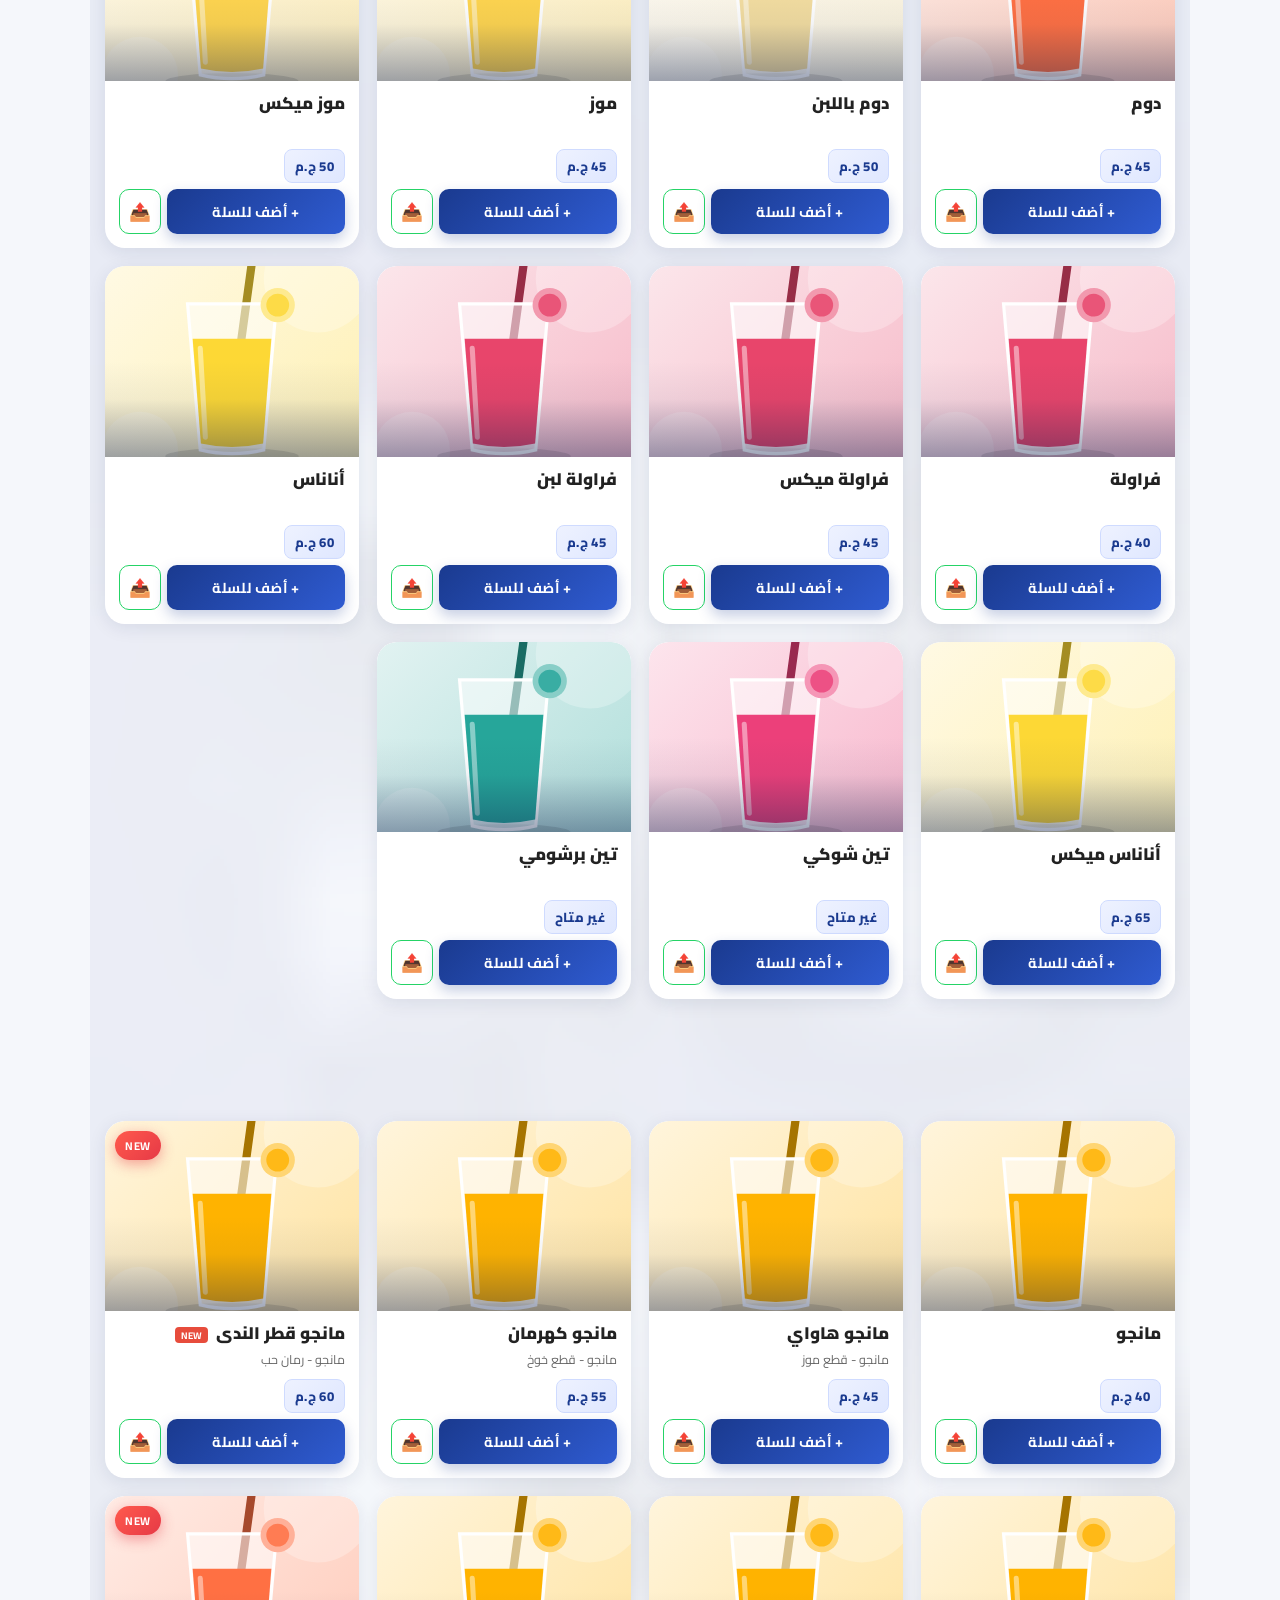
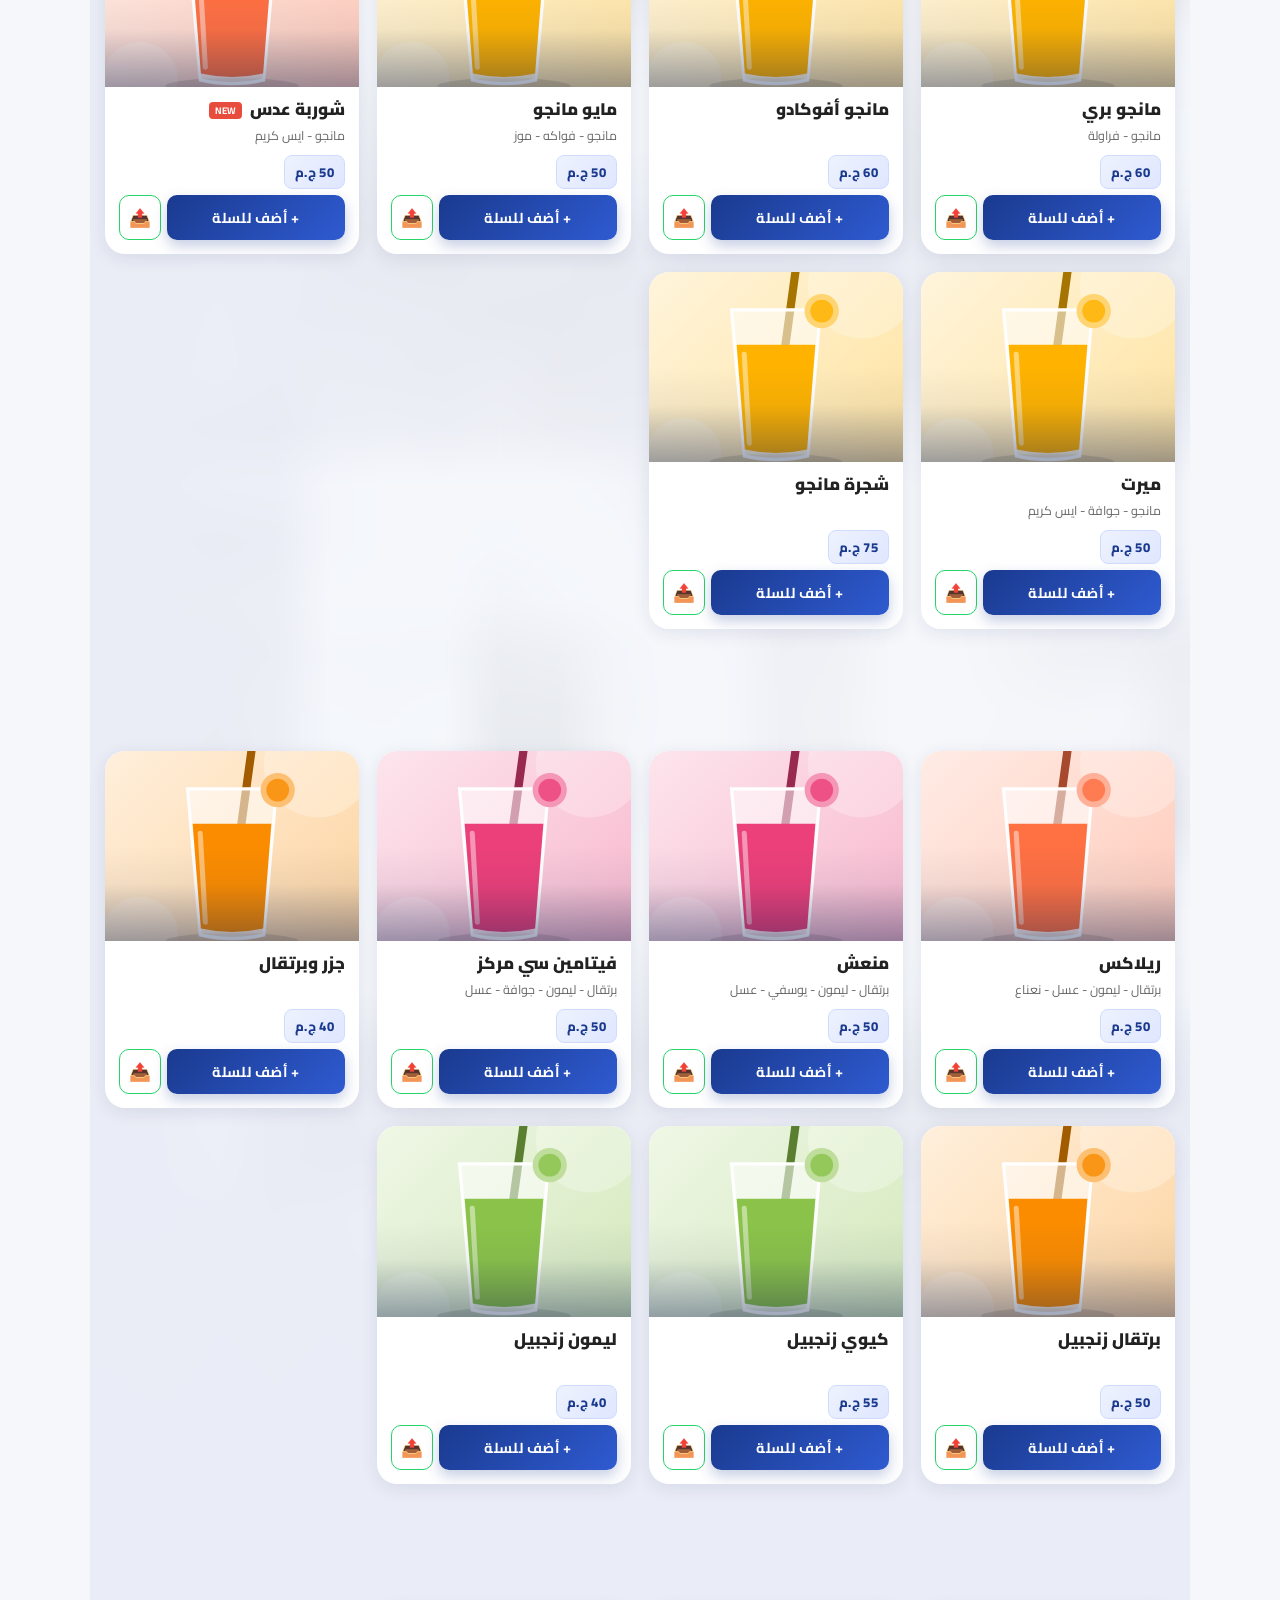
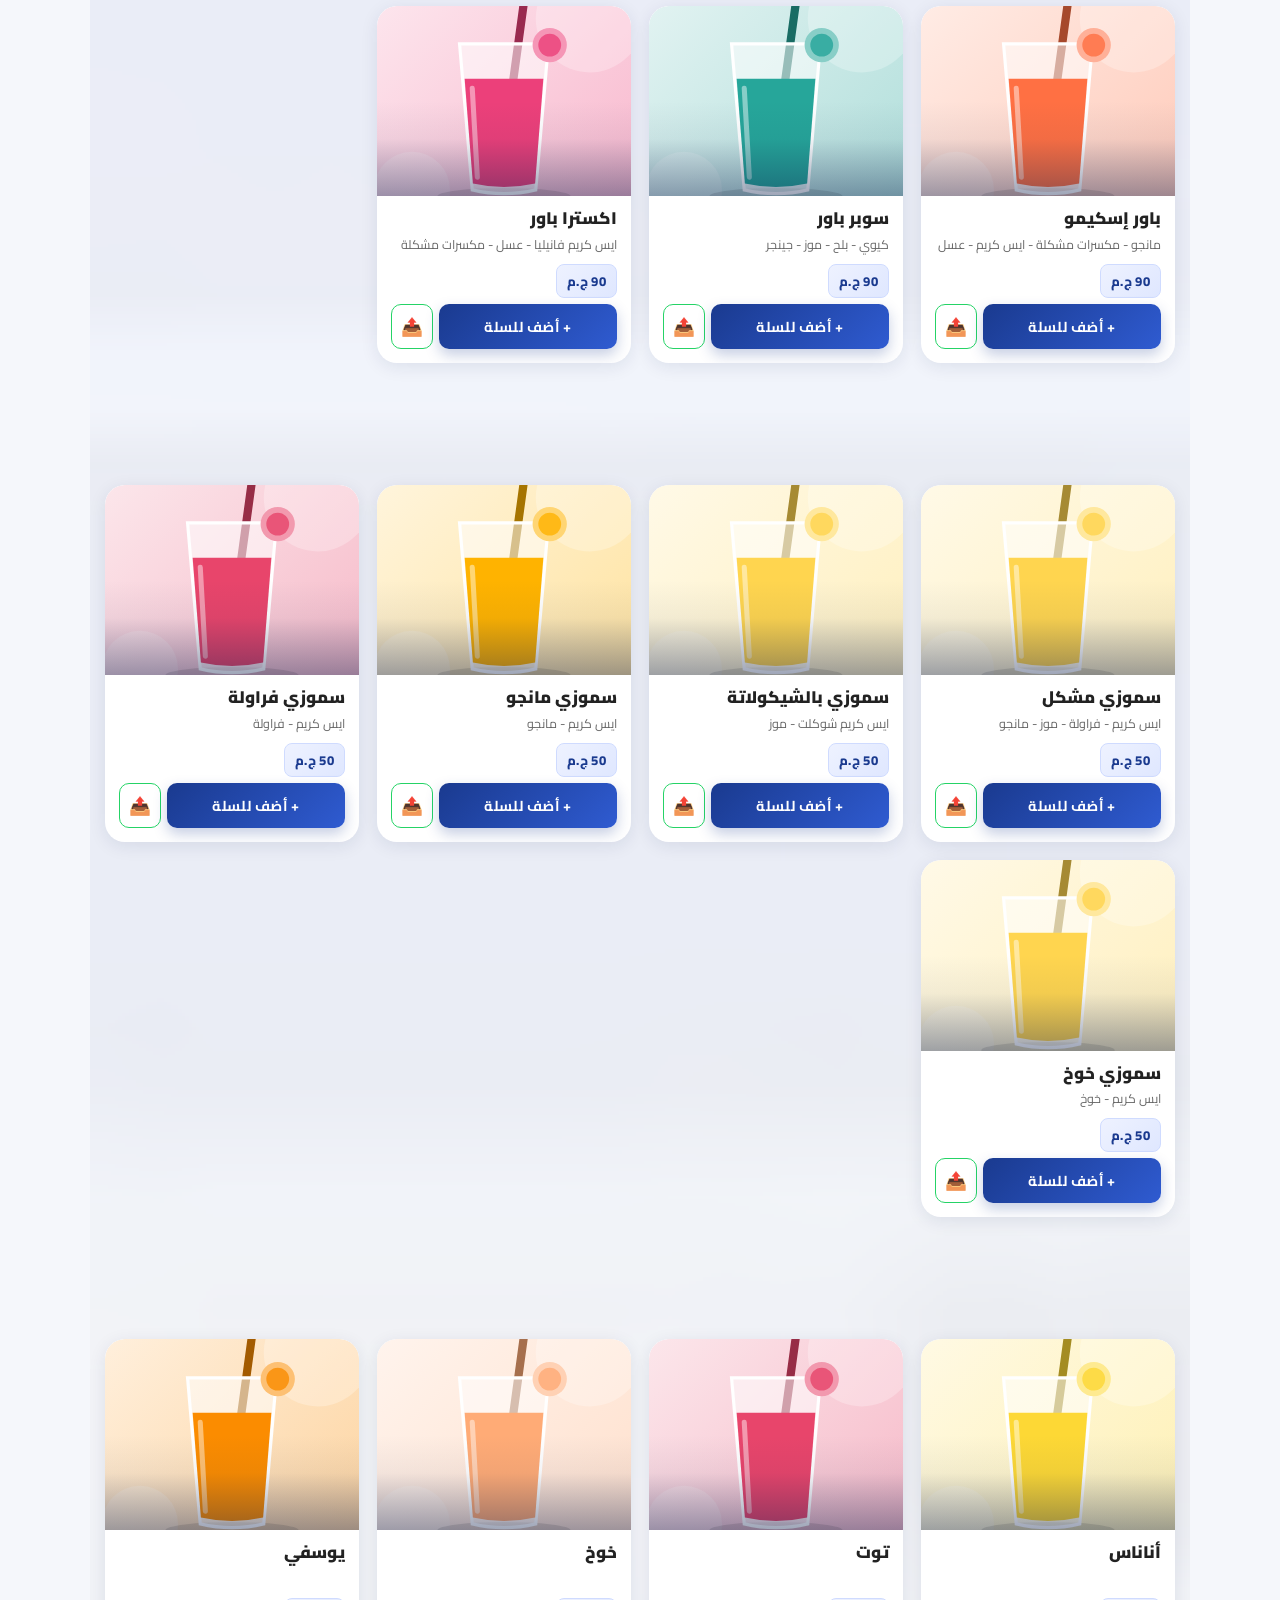
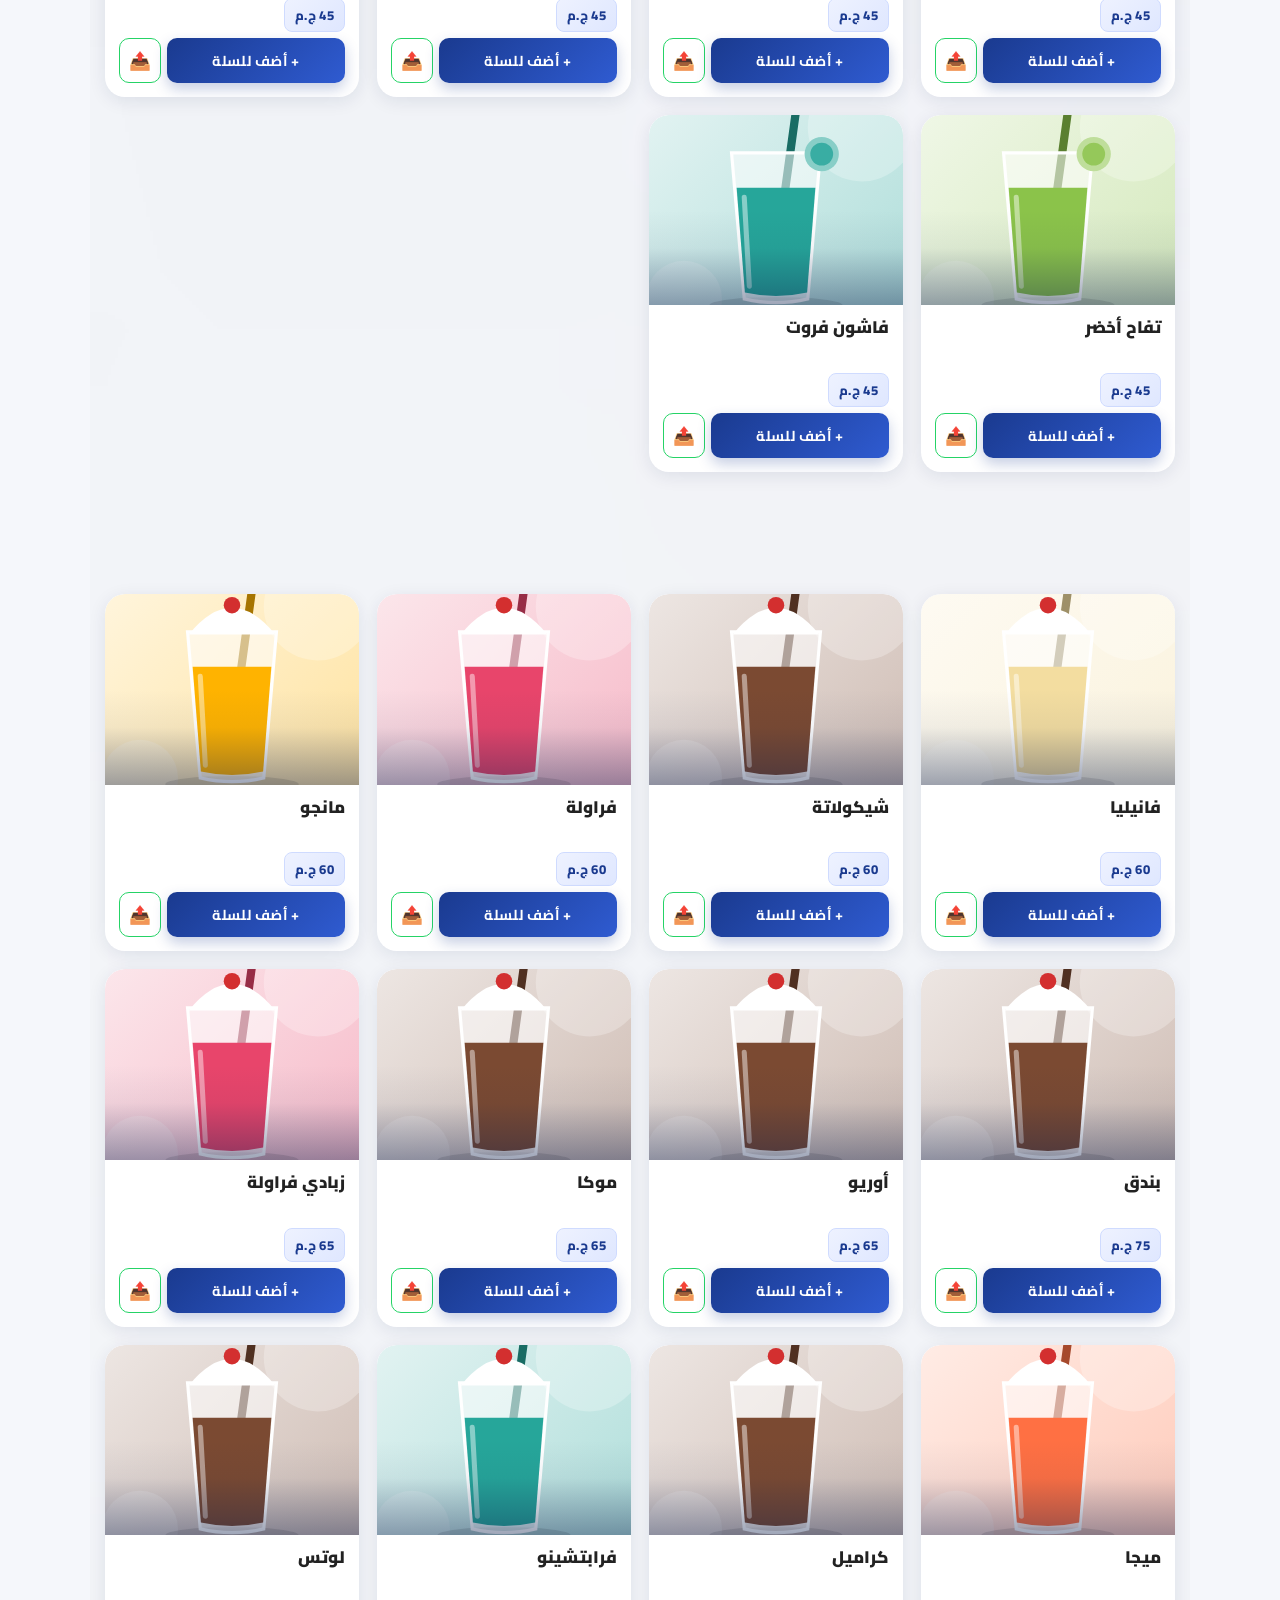
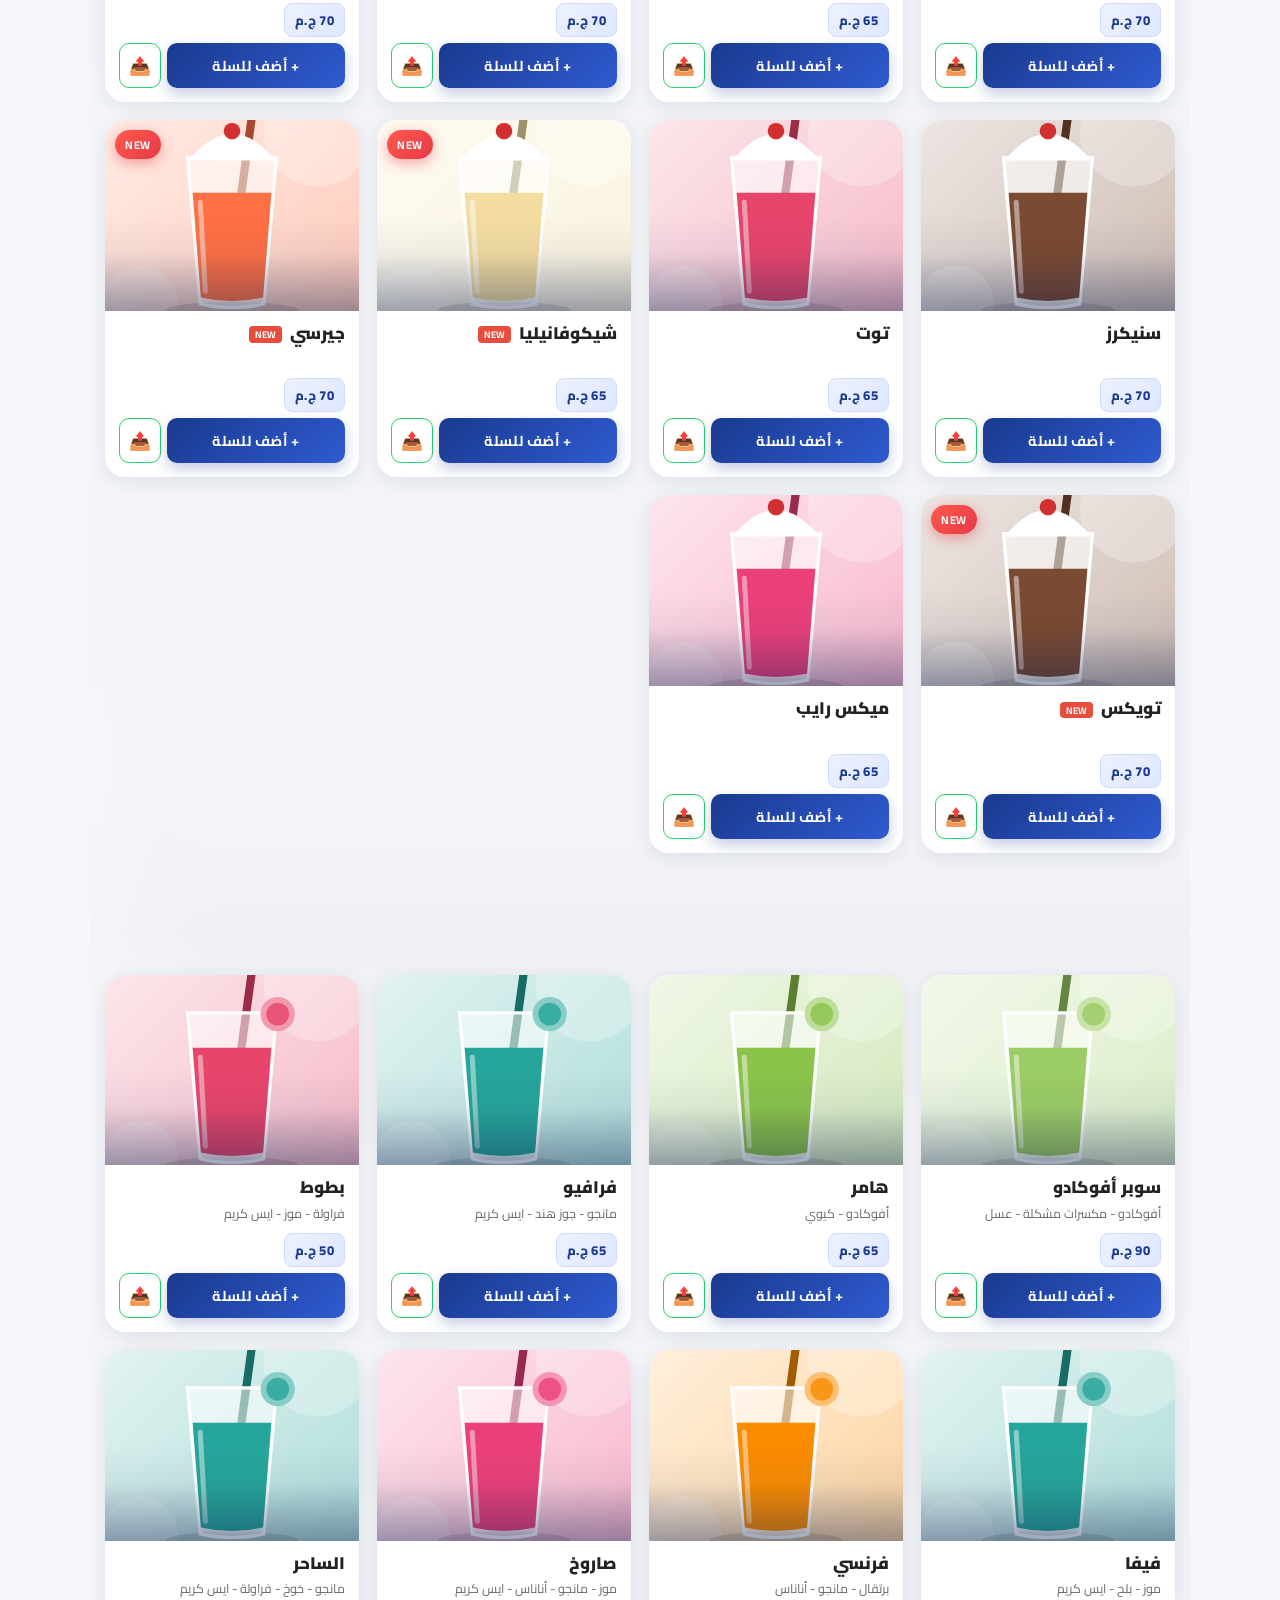
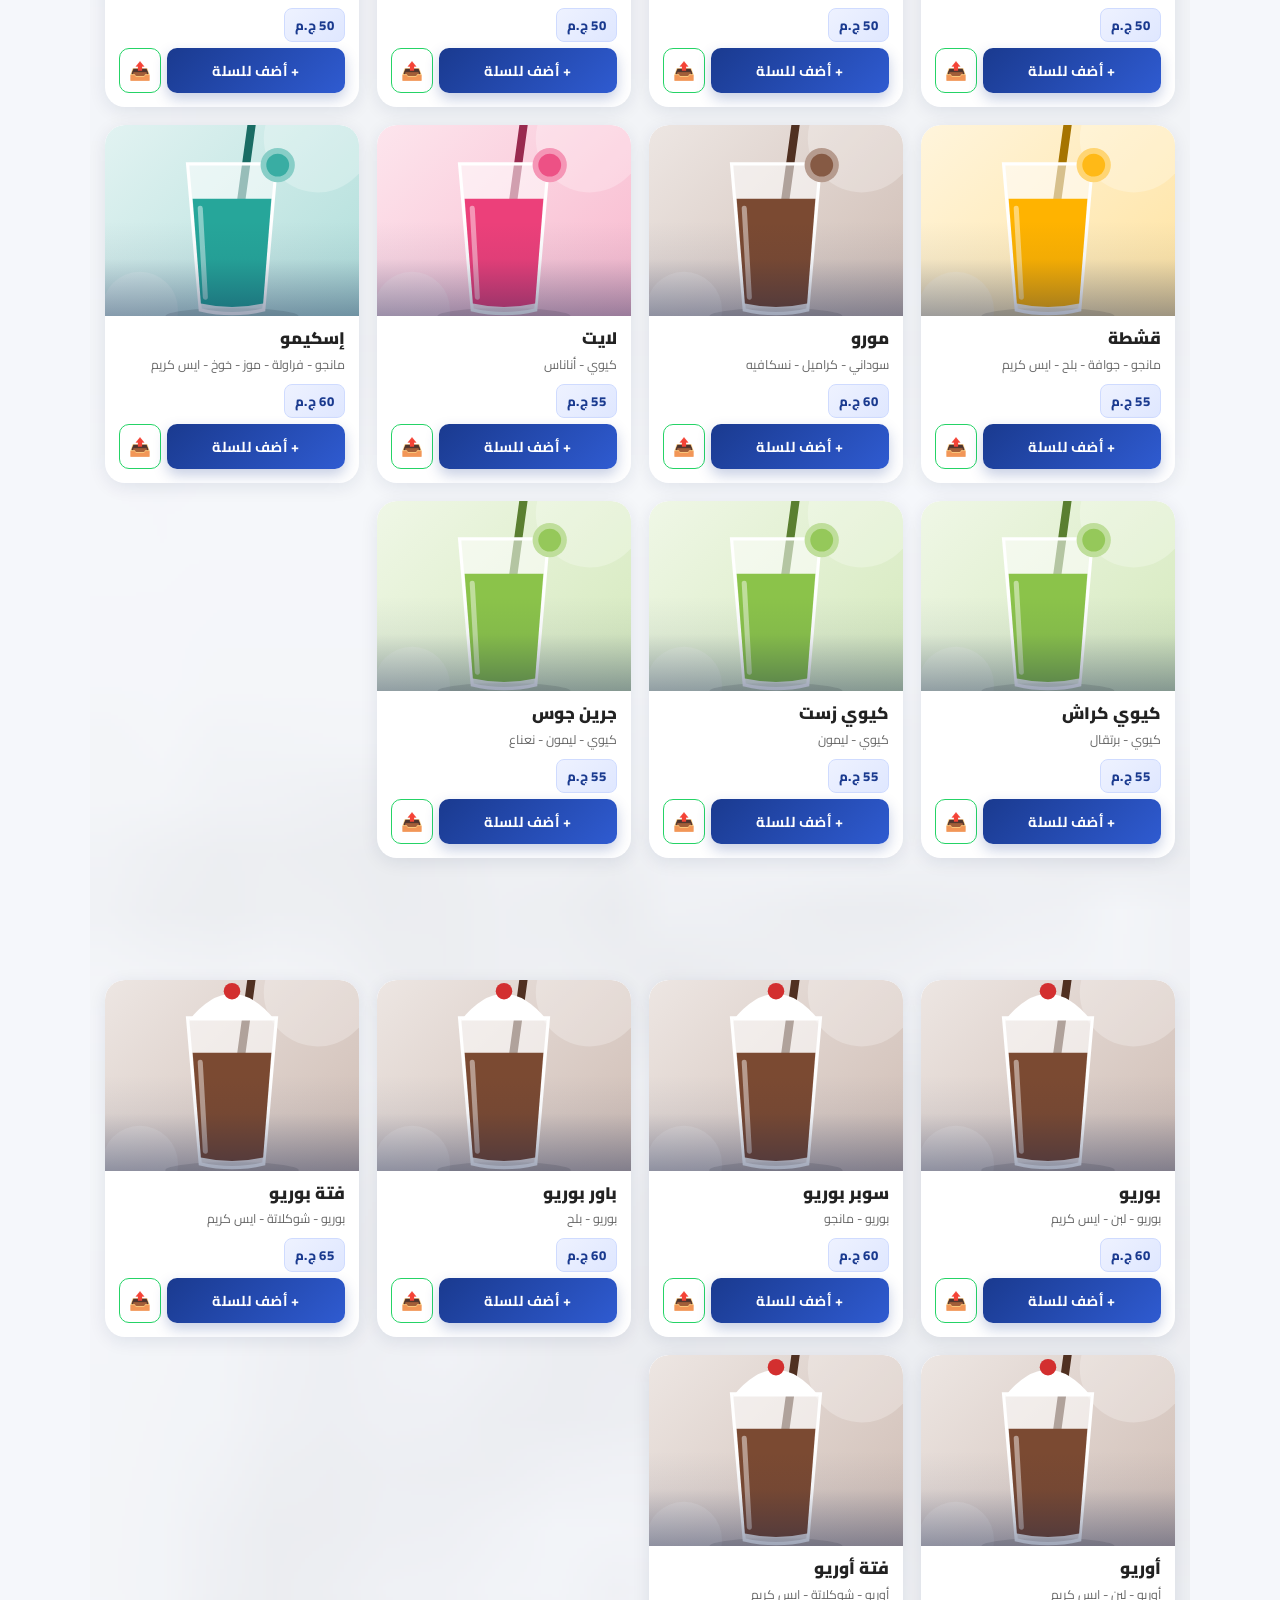
==== commit 9453e2b0: "Optimize KINGO" ====
--- a/index.html
+++ b/index.html
@@ -69,20 +69,26 @@
         </svg>
     </header>
 
-<!-- ===== قسم عرض الكينجو المميز ===== -->
-<section class="promo-banner">
-    <div class="promo-content">
-        <div class="promo-text">
-            <span class="promo-badge">🔥 جديد إسكيمو</span>
-            <h2>👑 الكينجو وصل!</h2>
-            <p>كينج المانجو عملك <strong>بان كيك بقطع المانجو غرقان صوصات</strong> 🥭😋</p>
-            <button type="button" class="promo-btn" onclick="orderKingo()">اطلبه الآن 🛒</button>
-        </div>
-        <div class="promo-image">
-            <img src="images/kingo.jpg" alt="عرض الكينجو - إسكيمو">
-        </div>
-    </div>
-</section>
+
+
+
+    <!-- ===== قسم عرض الكينجو المميز ===== -->
+    <section class="promo-banner">
+        <div class="promo-content">
+            <div class="promo-text">
+                <span class="promo-badge">🔥 جديد إسكيمو</span>
+                <h2>👑 الكينجو وصل!</h2>
+                <p>كينج المانجو عملك <strong>بان كيك بقطع المانجو غرقان صوصات</strong> 🥭😋</p>
+                <button type="button" class="promo-btn" onclick="orderKingo()">اطلبه الآن 🛒</button>
+            </div>
+            <div class="promo-image">
+                <img src="images/kingo.jpg" alt="عرض الكينجو - إسكيمو">
+            </div>
+        </div>
+    </section>
+
+
+    
 
 
     <div class="marquee"><div class="marquee-track">
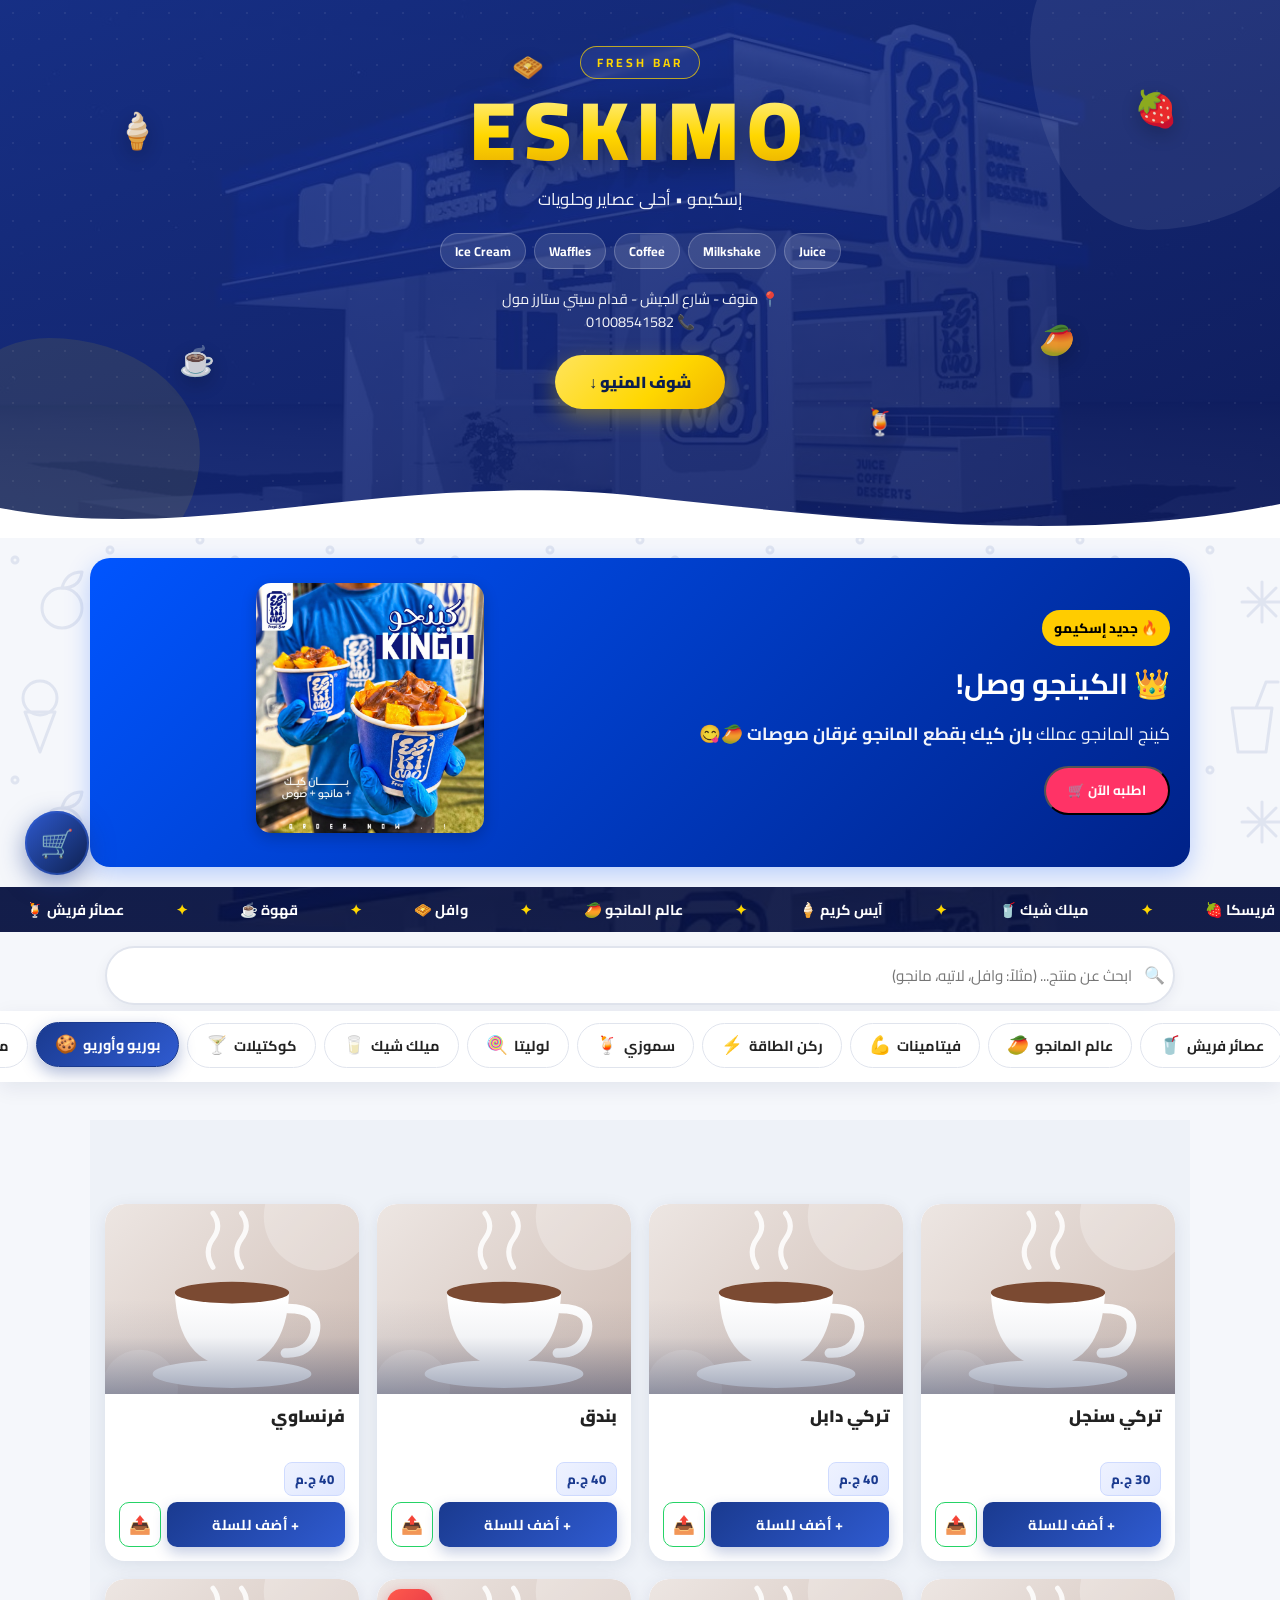
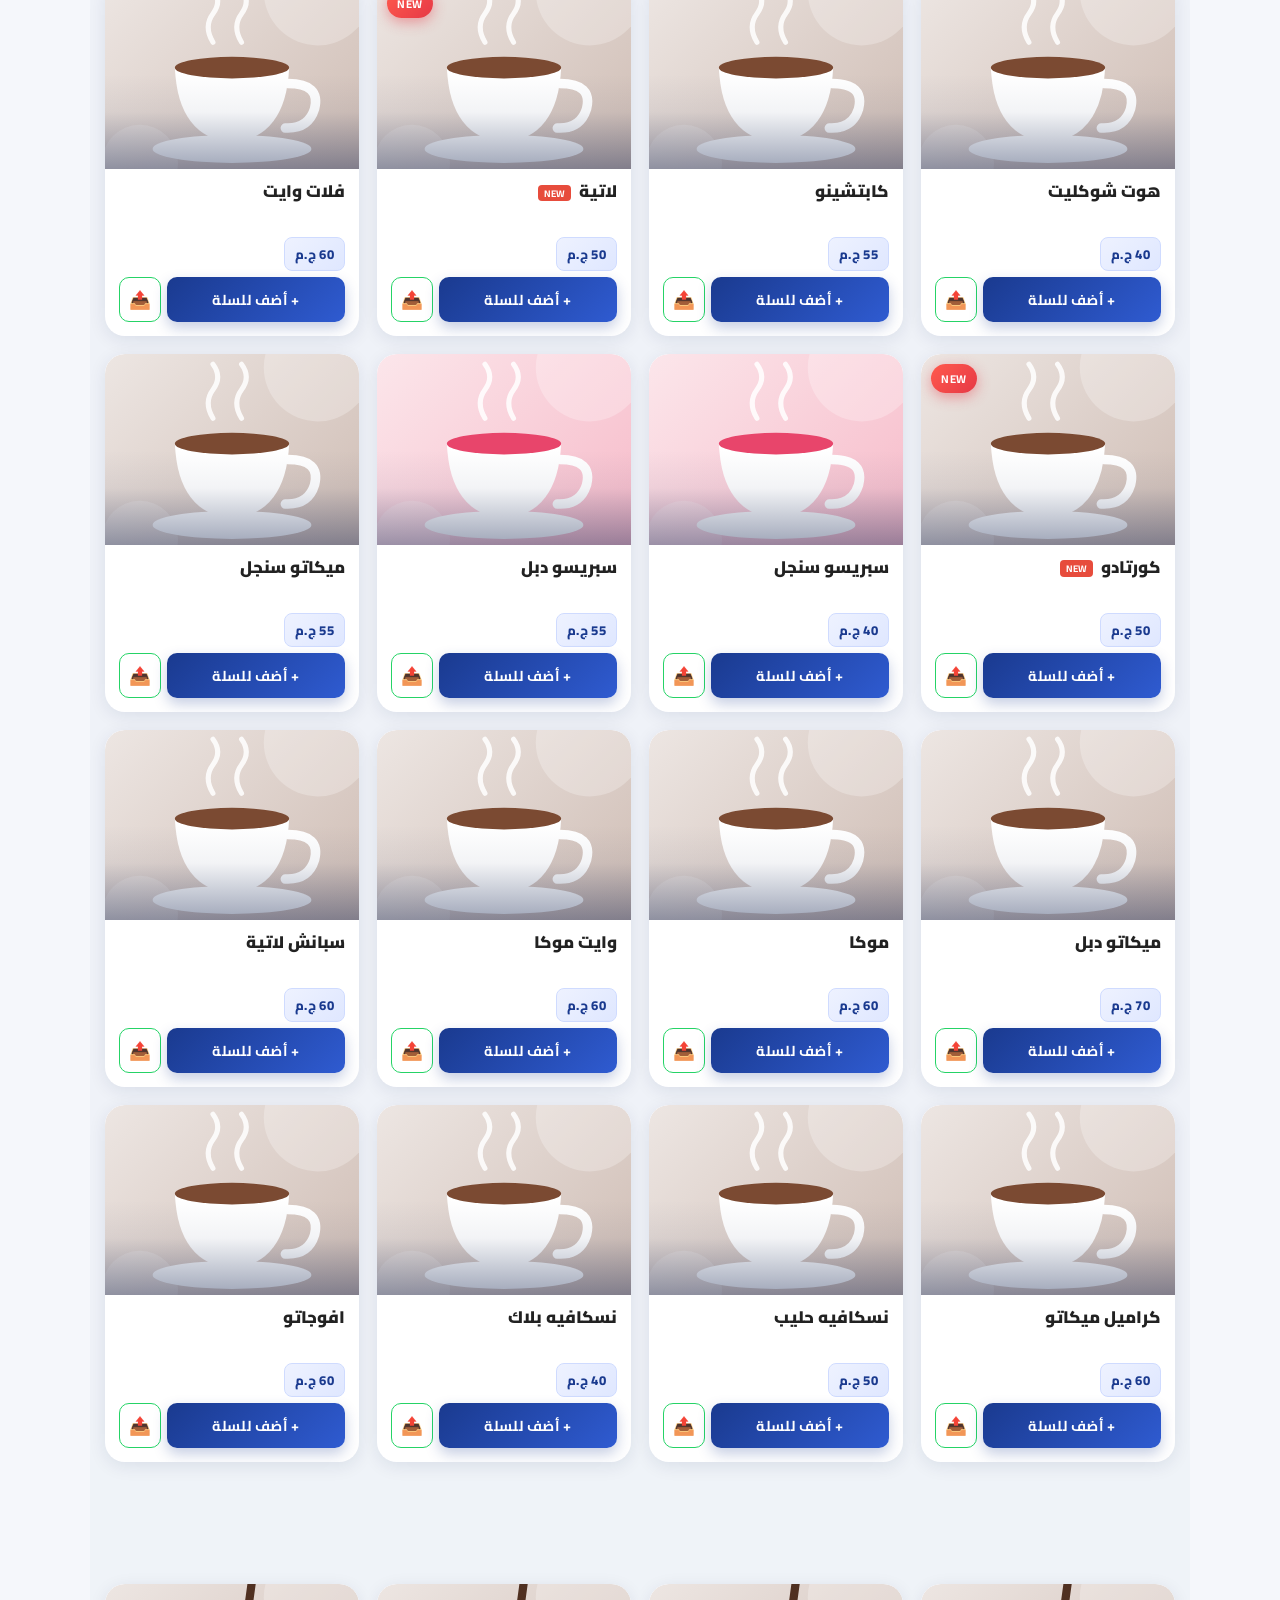
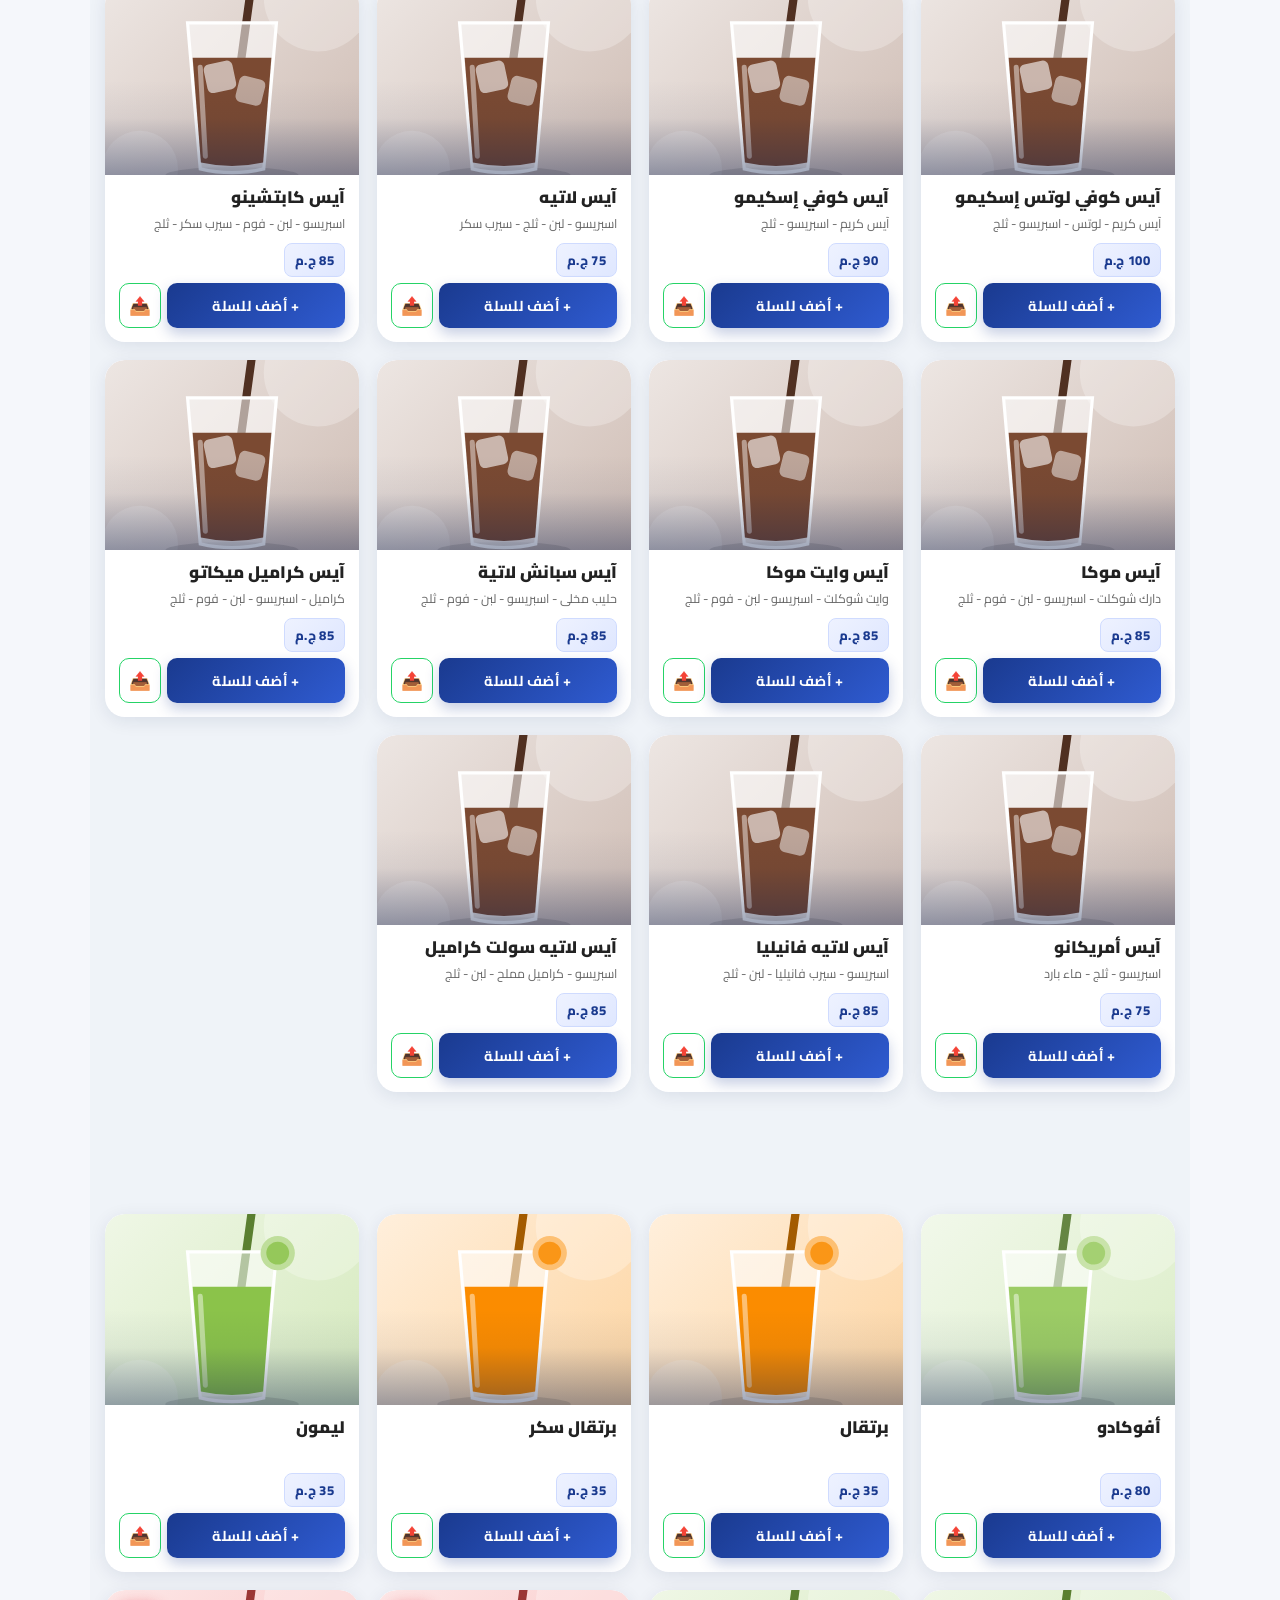
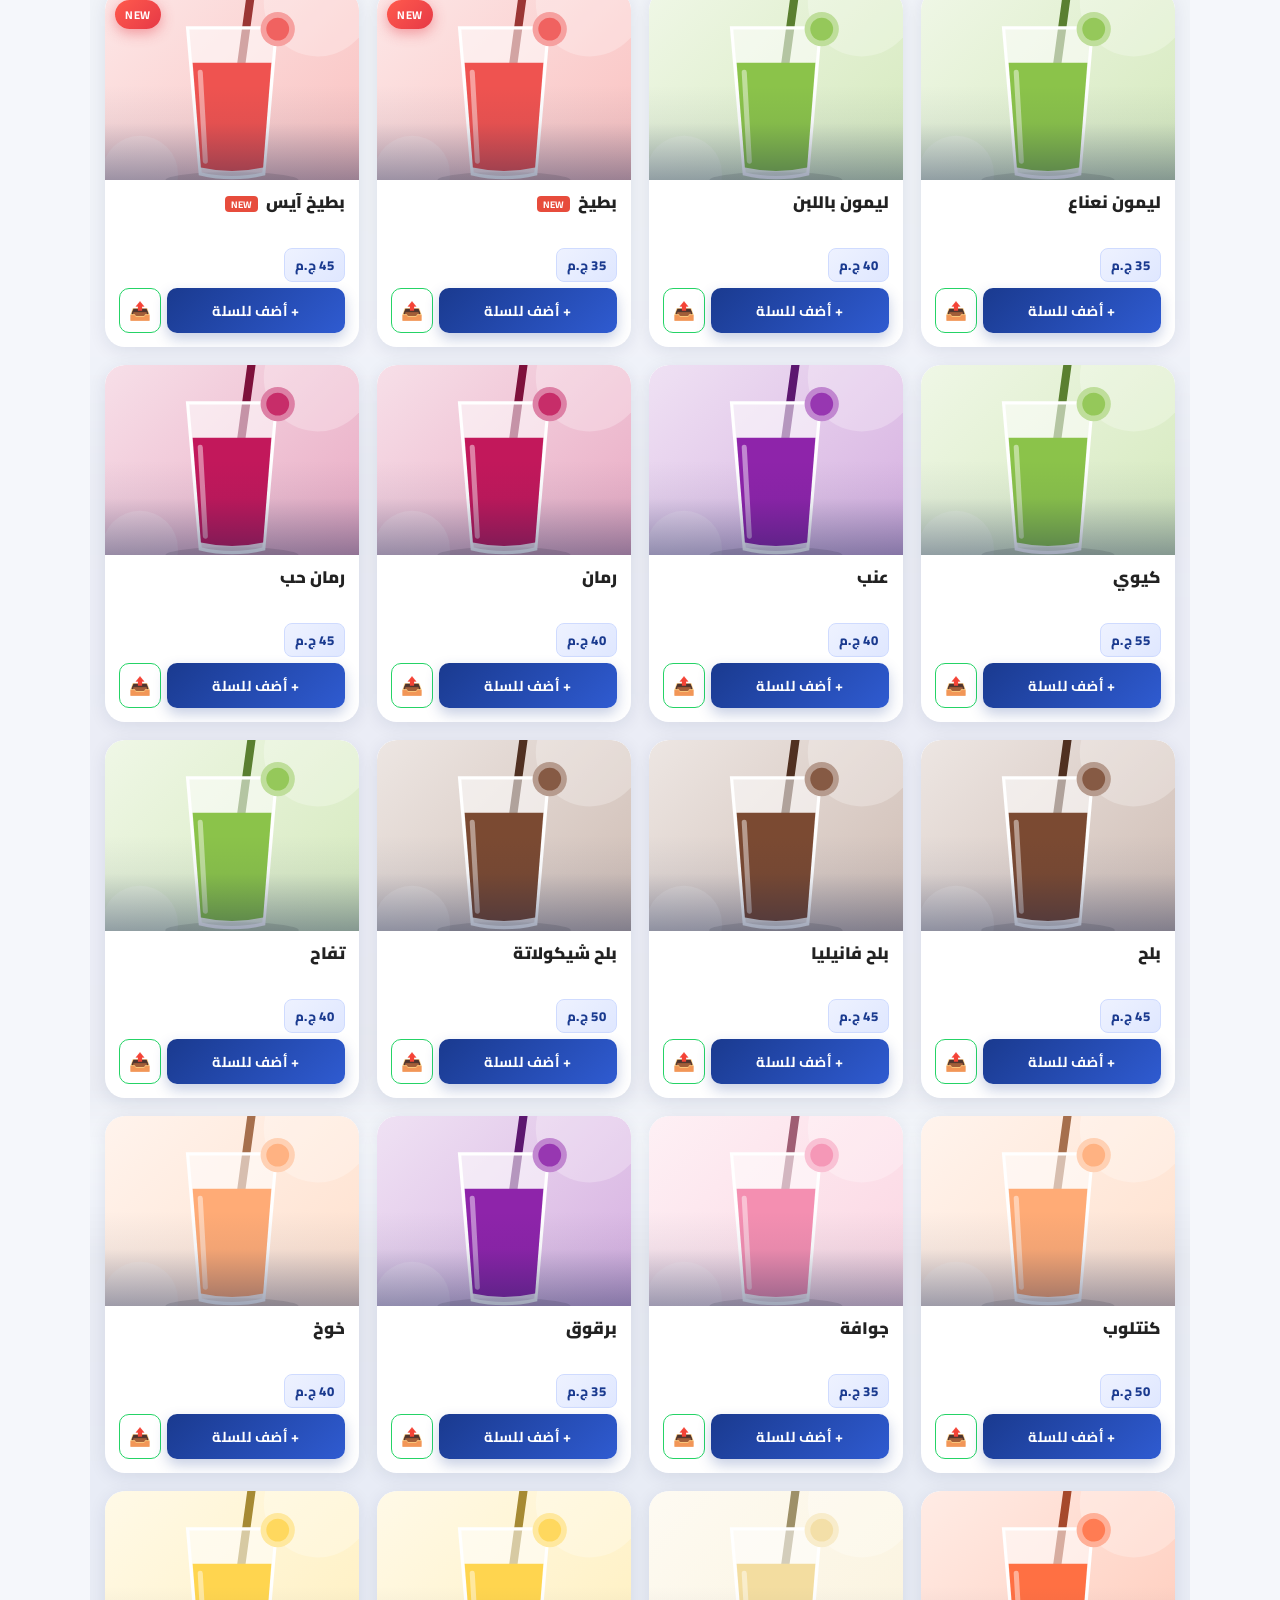
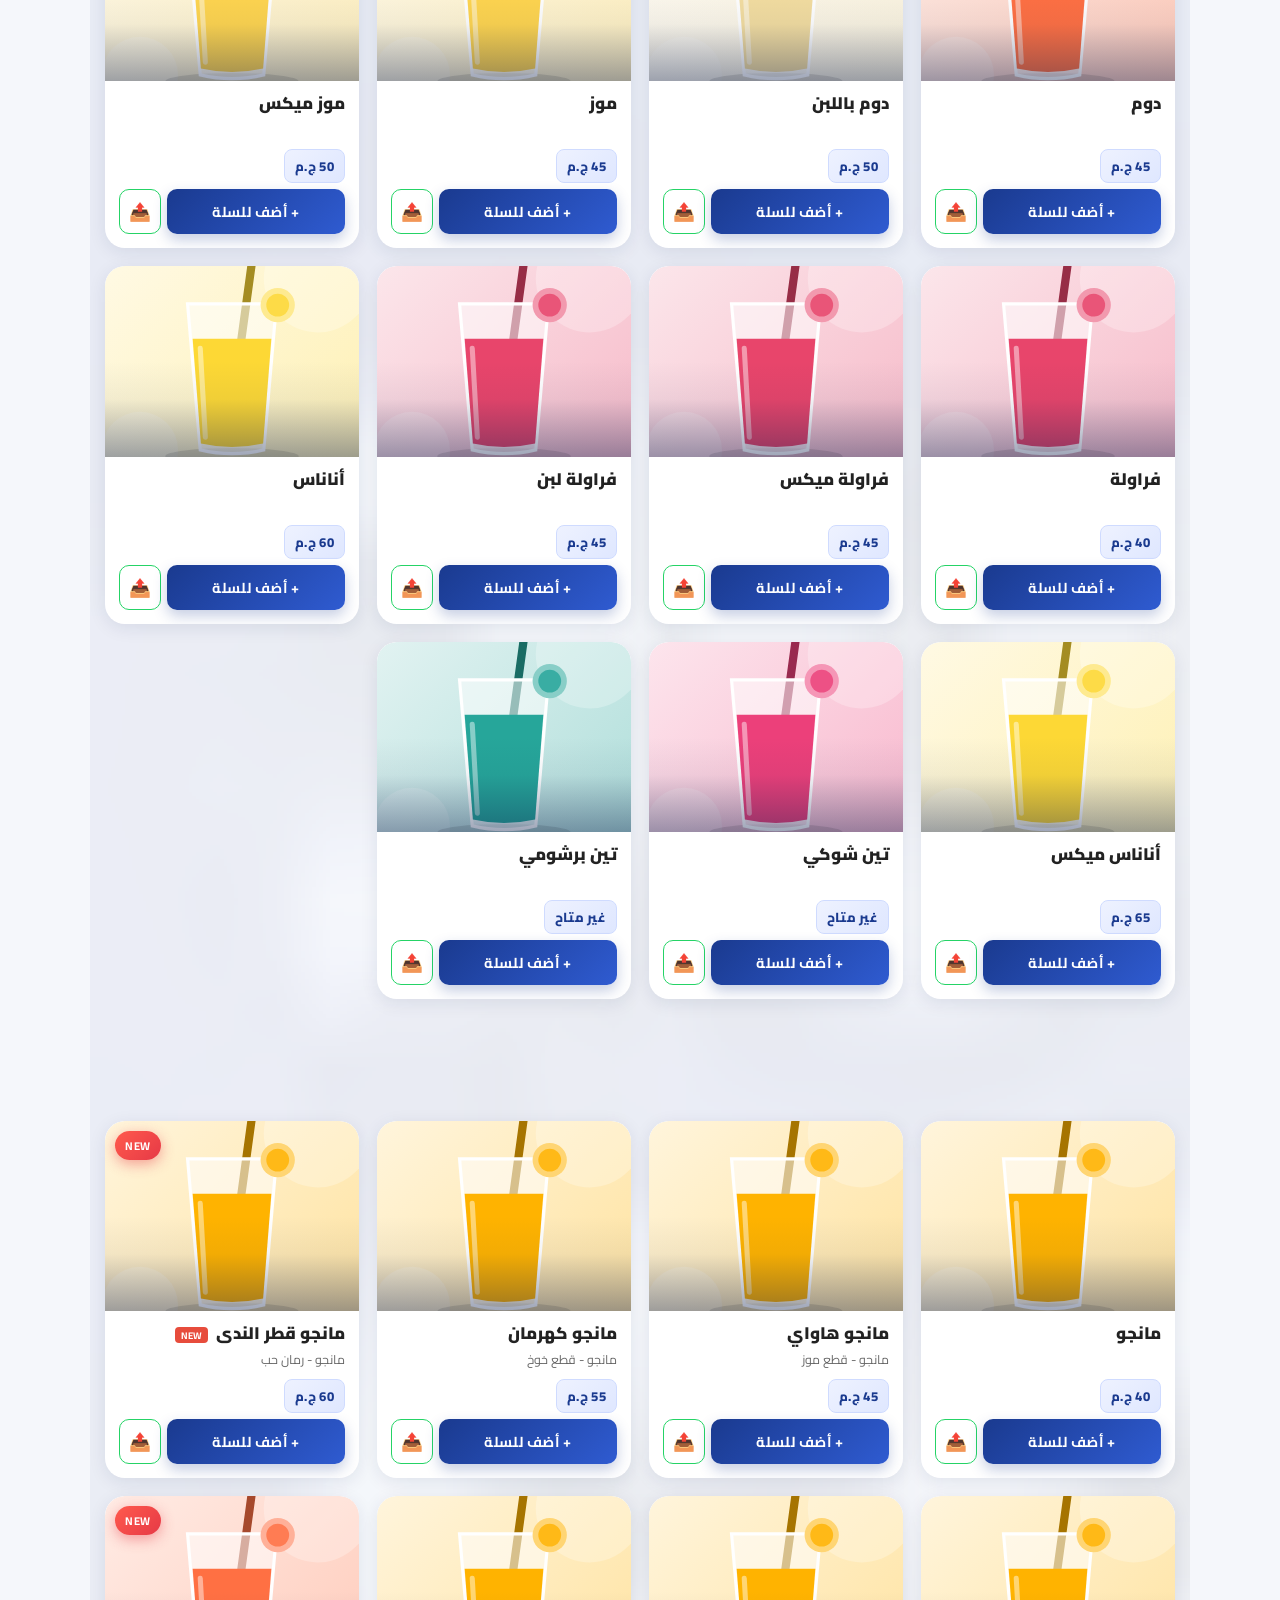
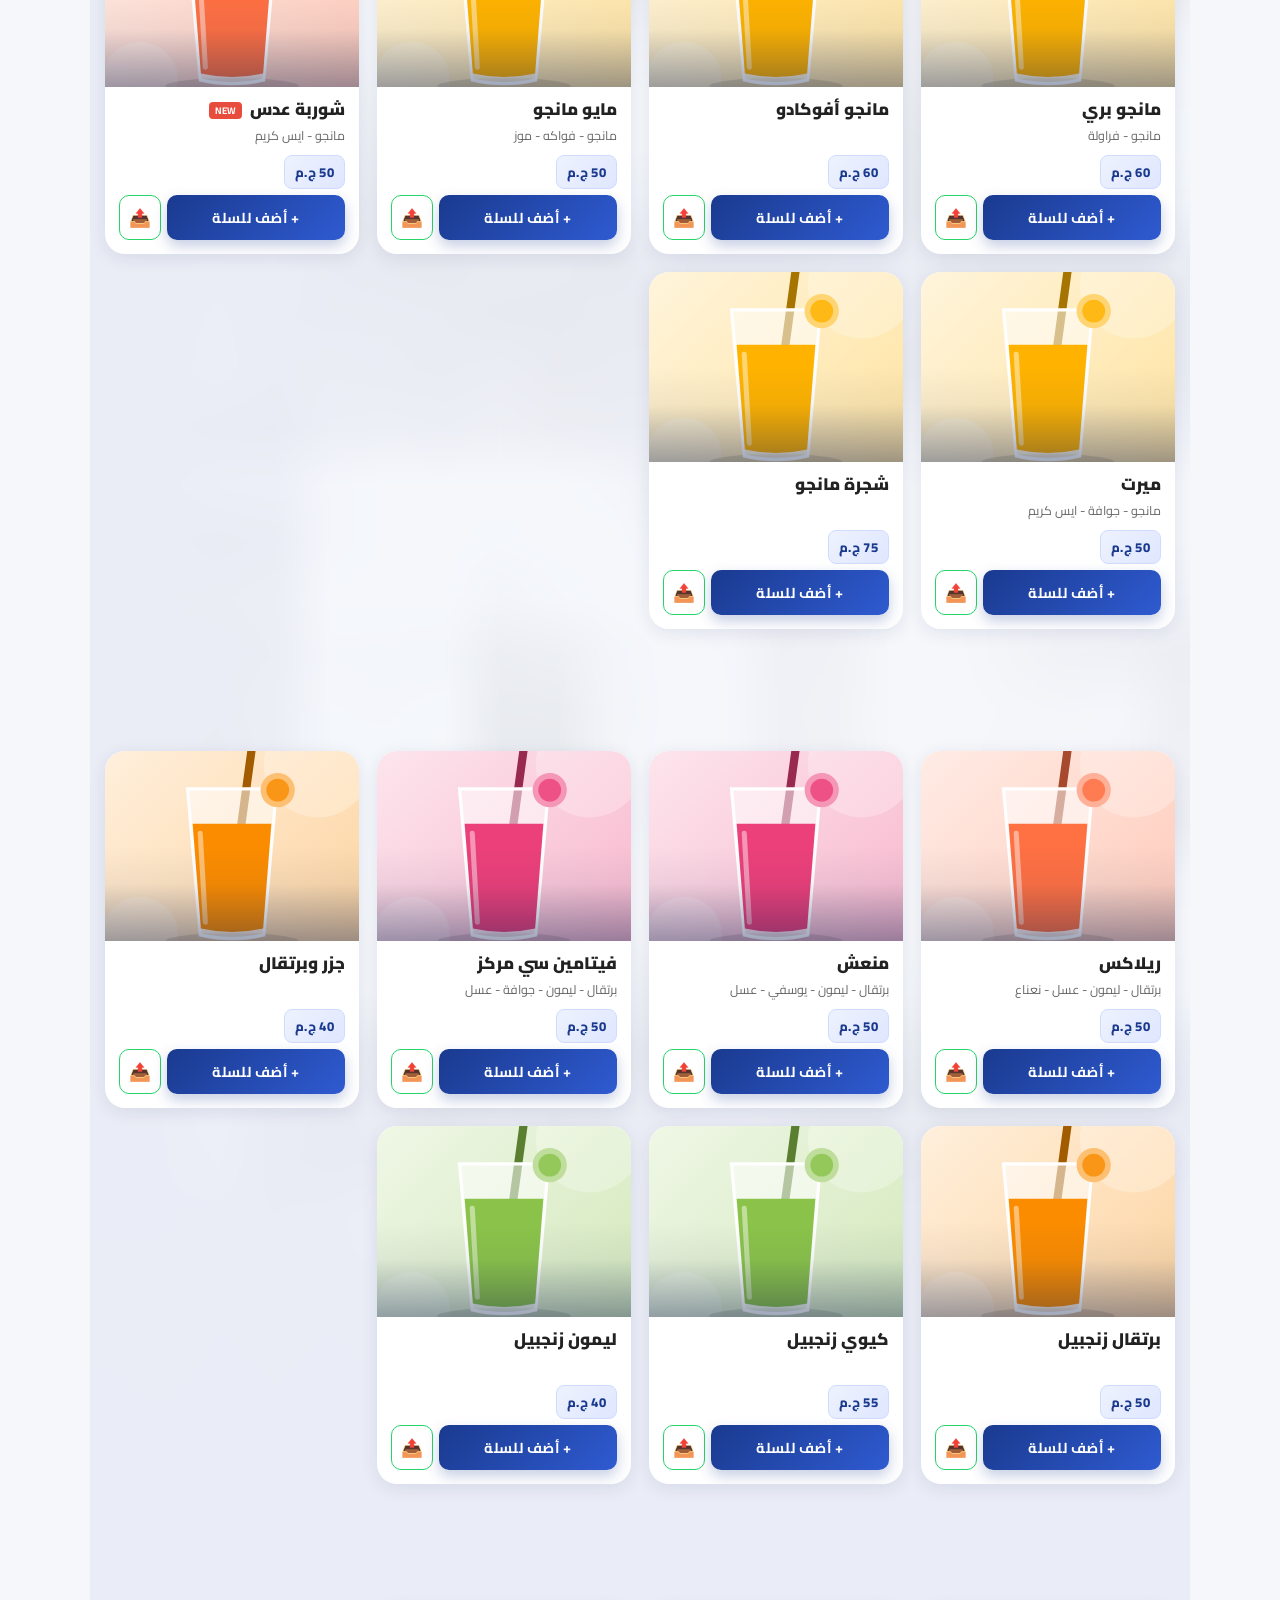
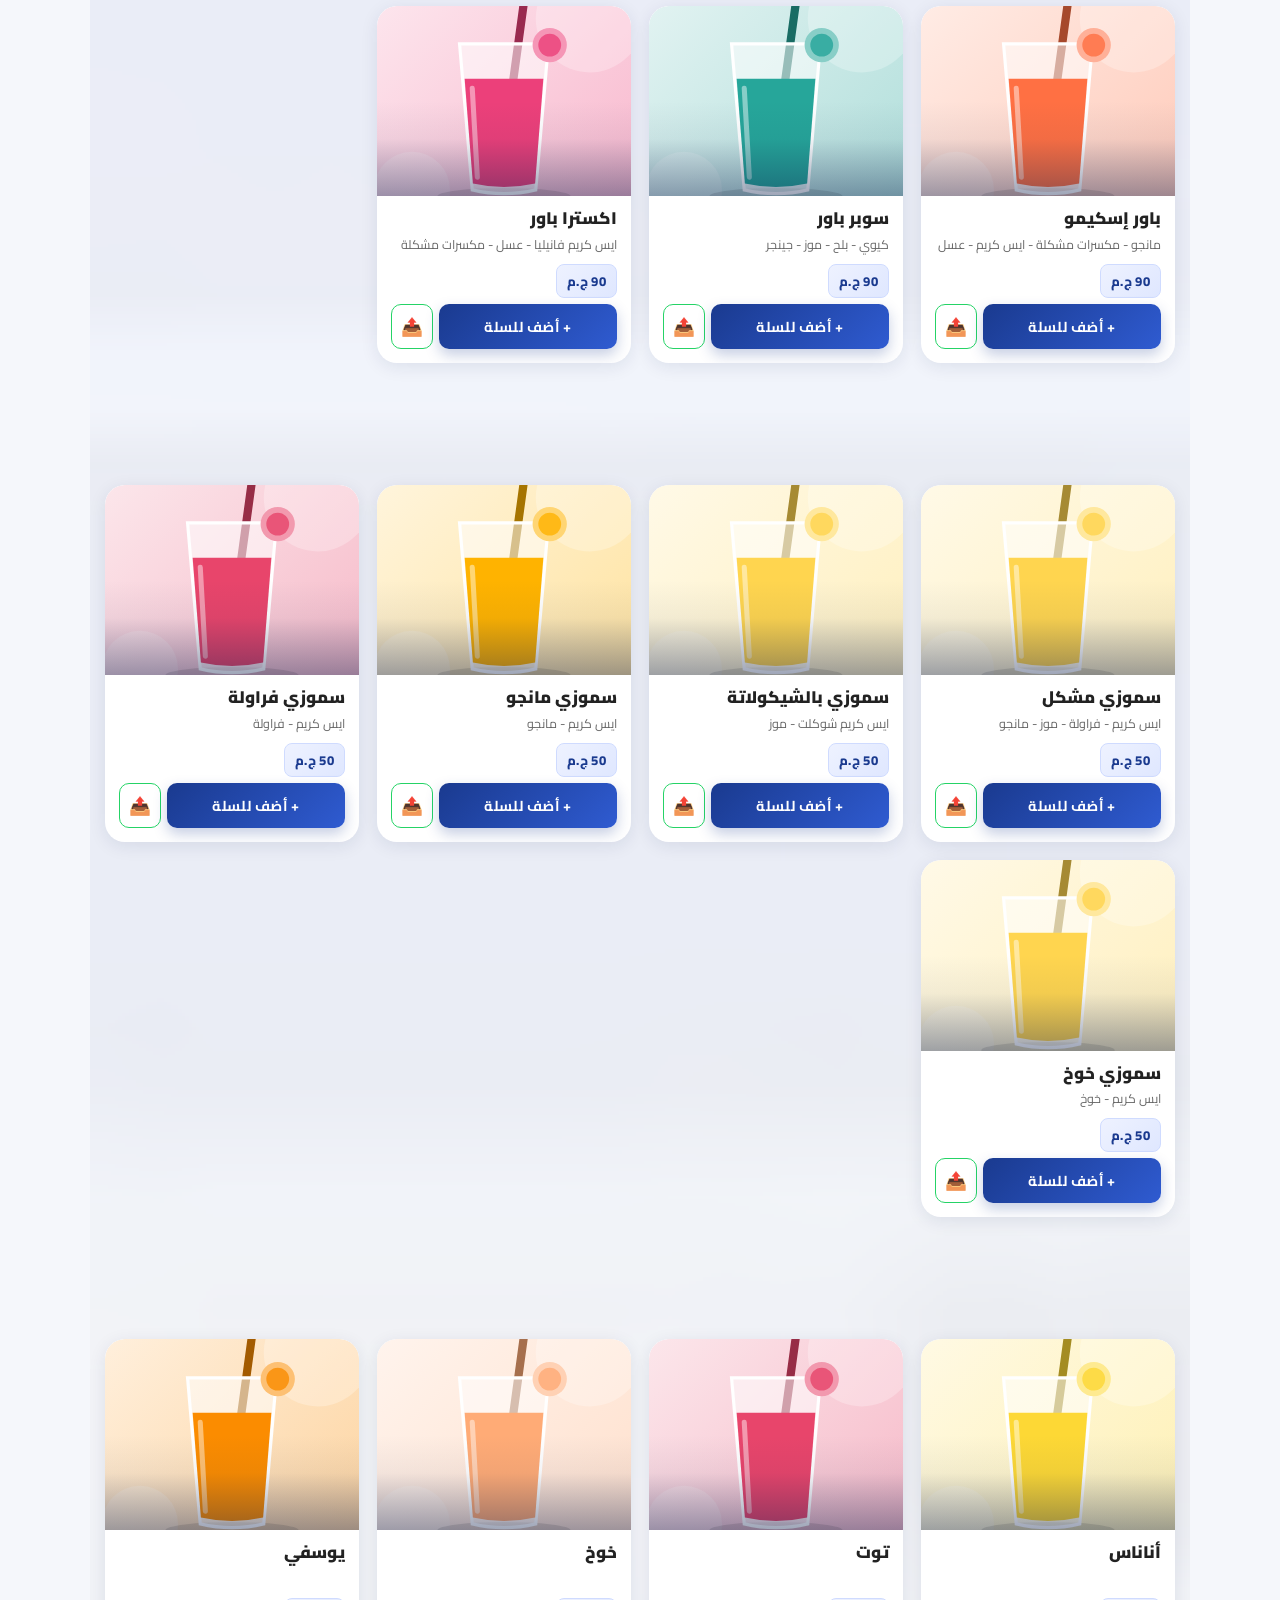
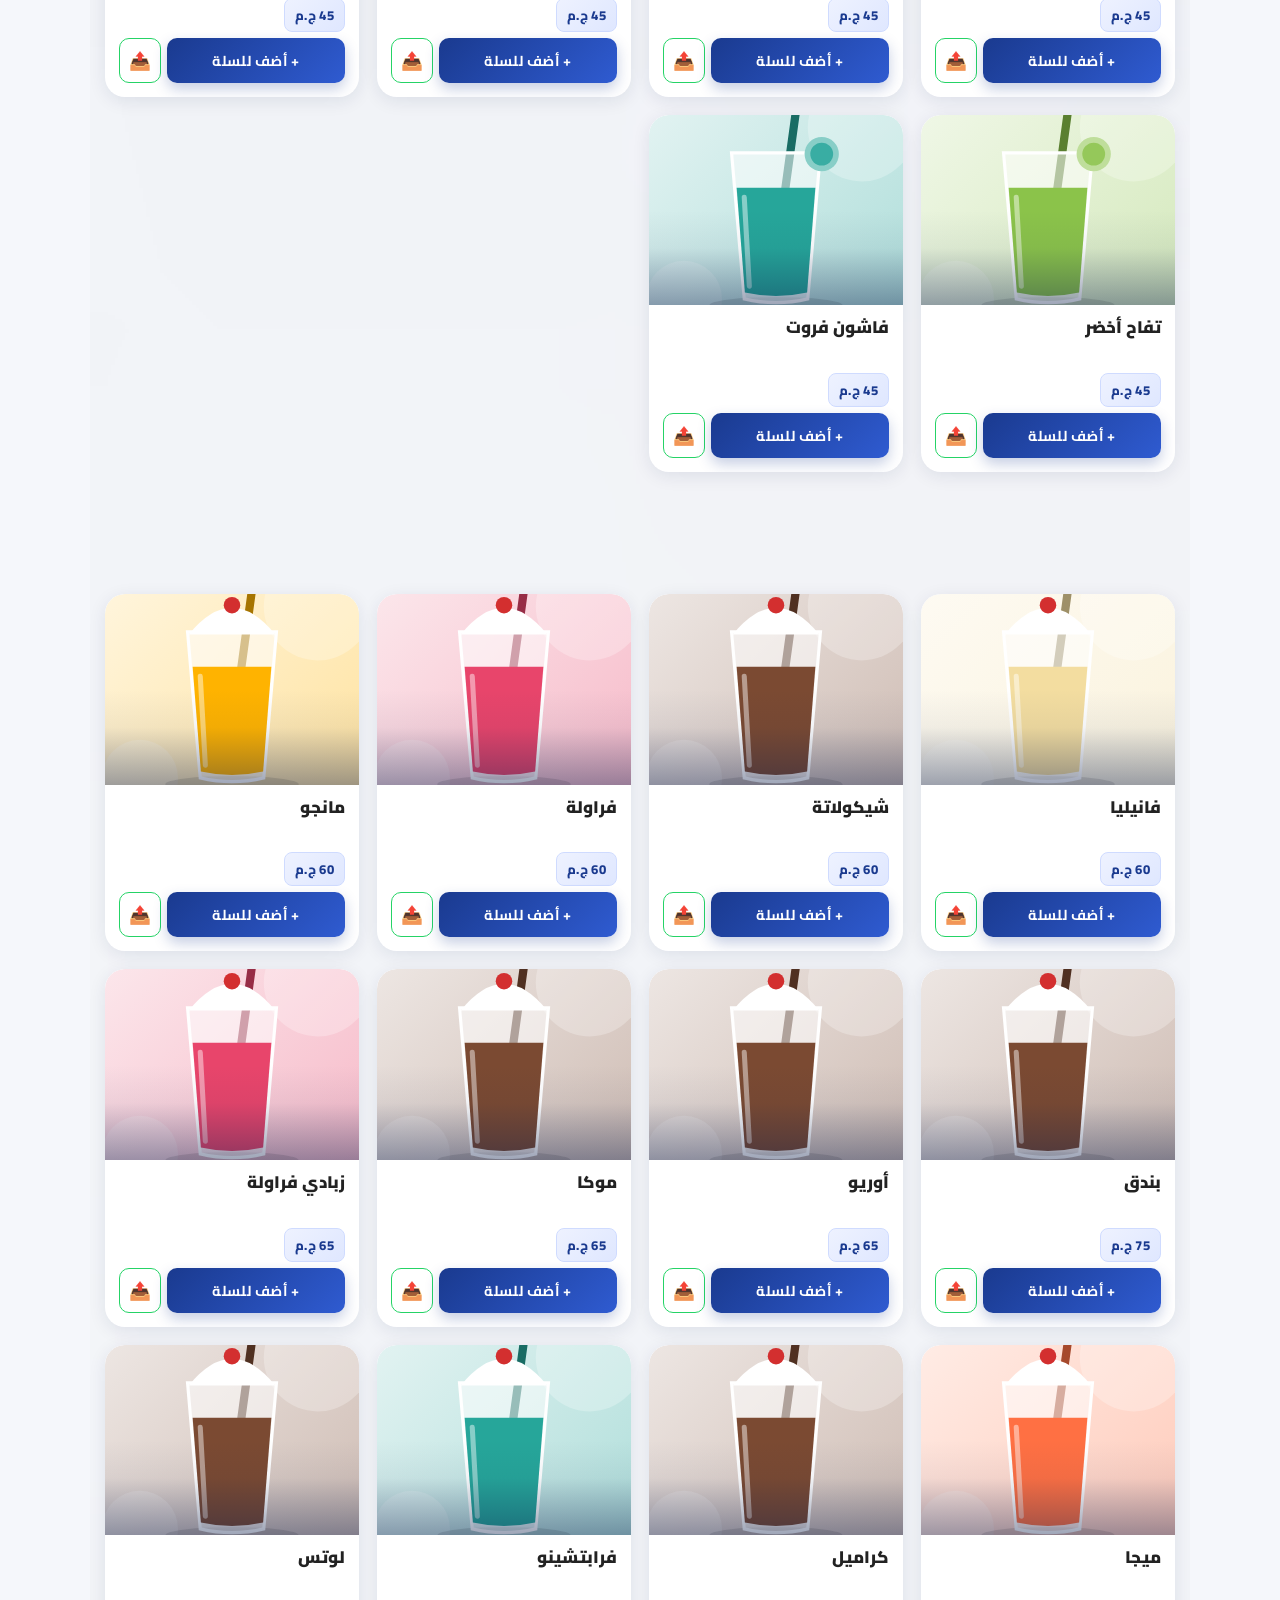
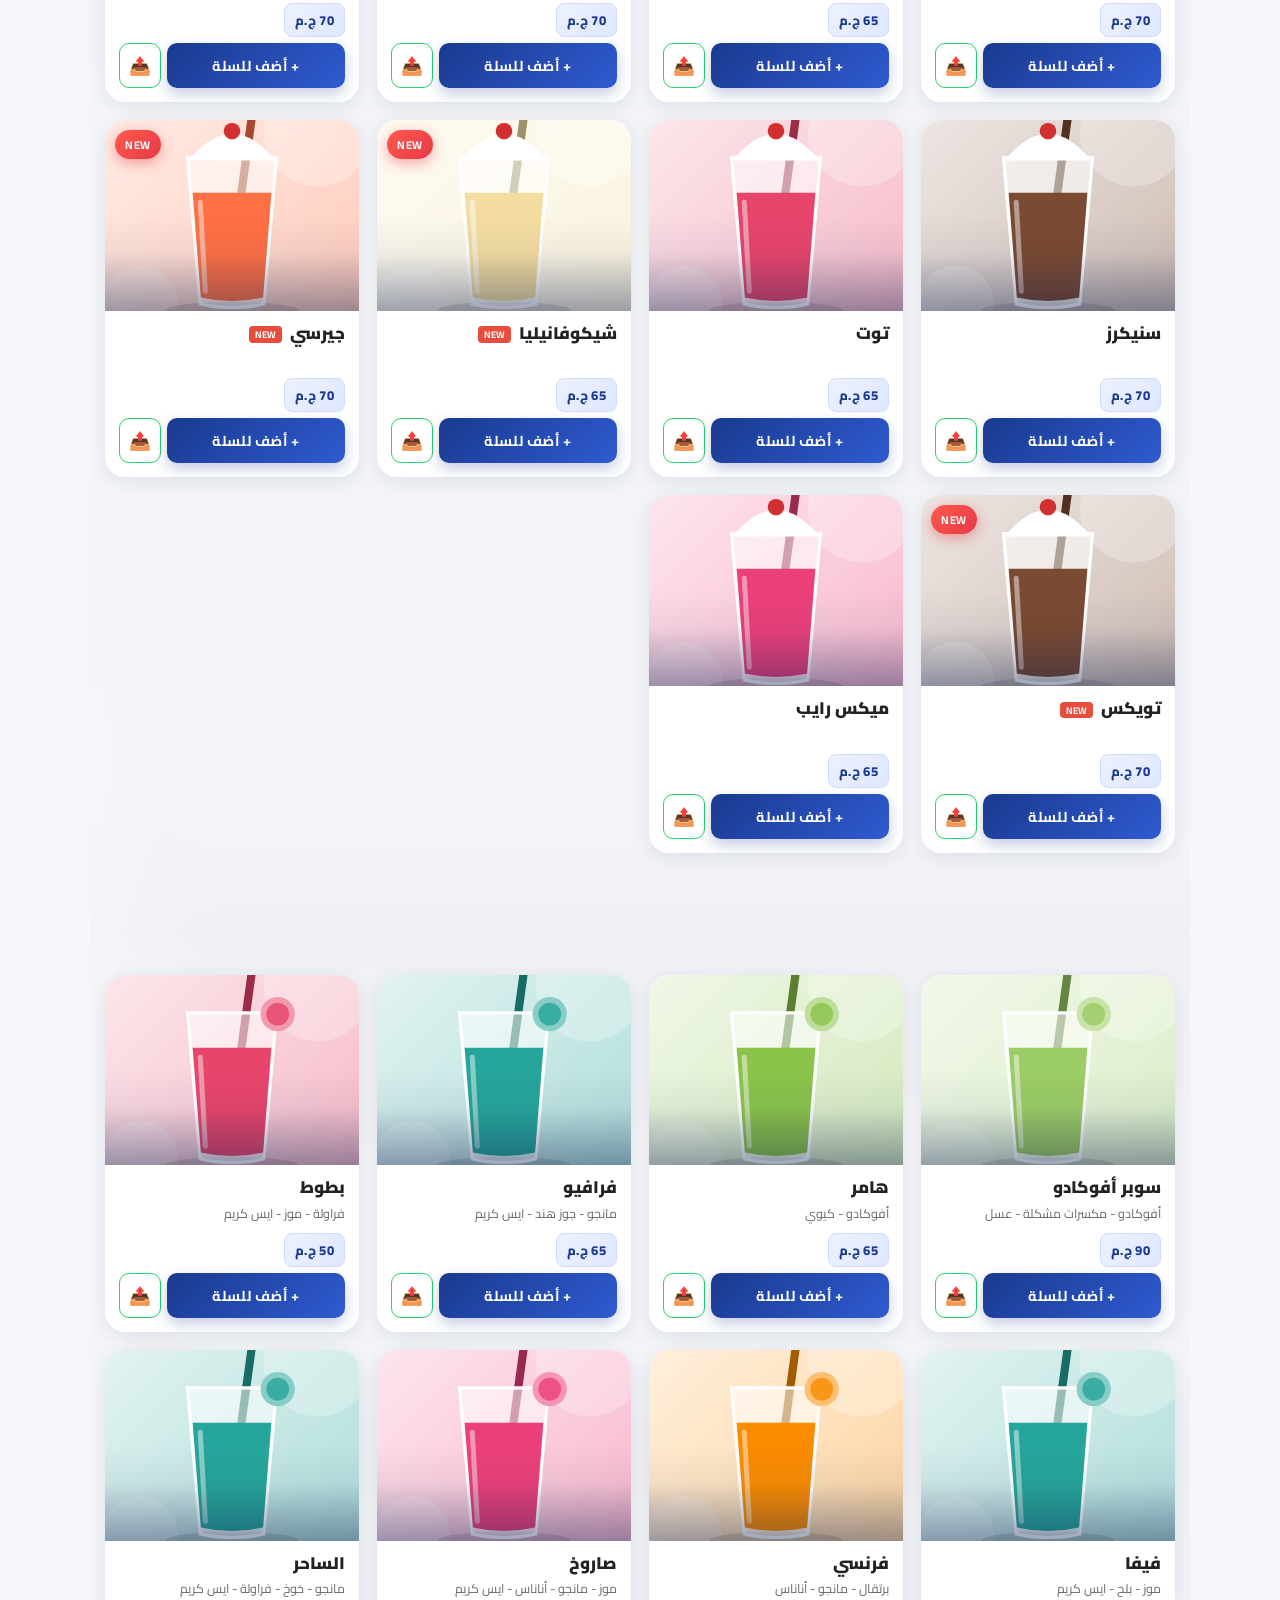
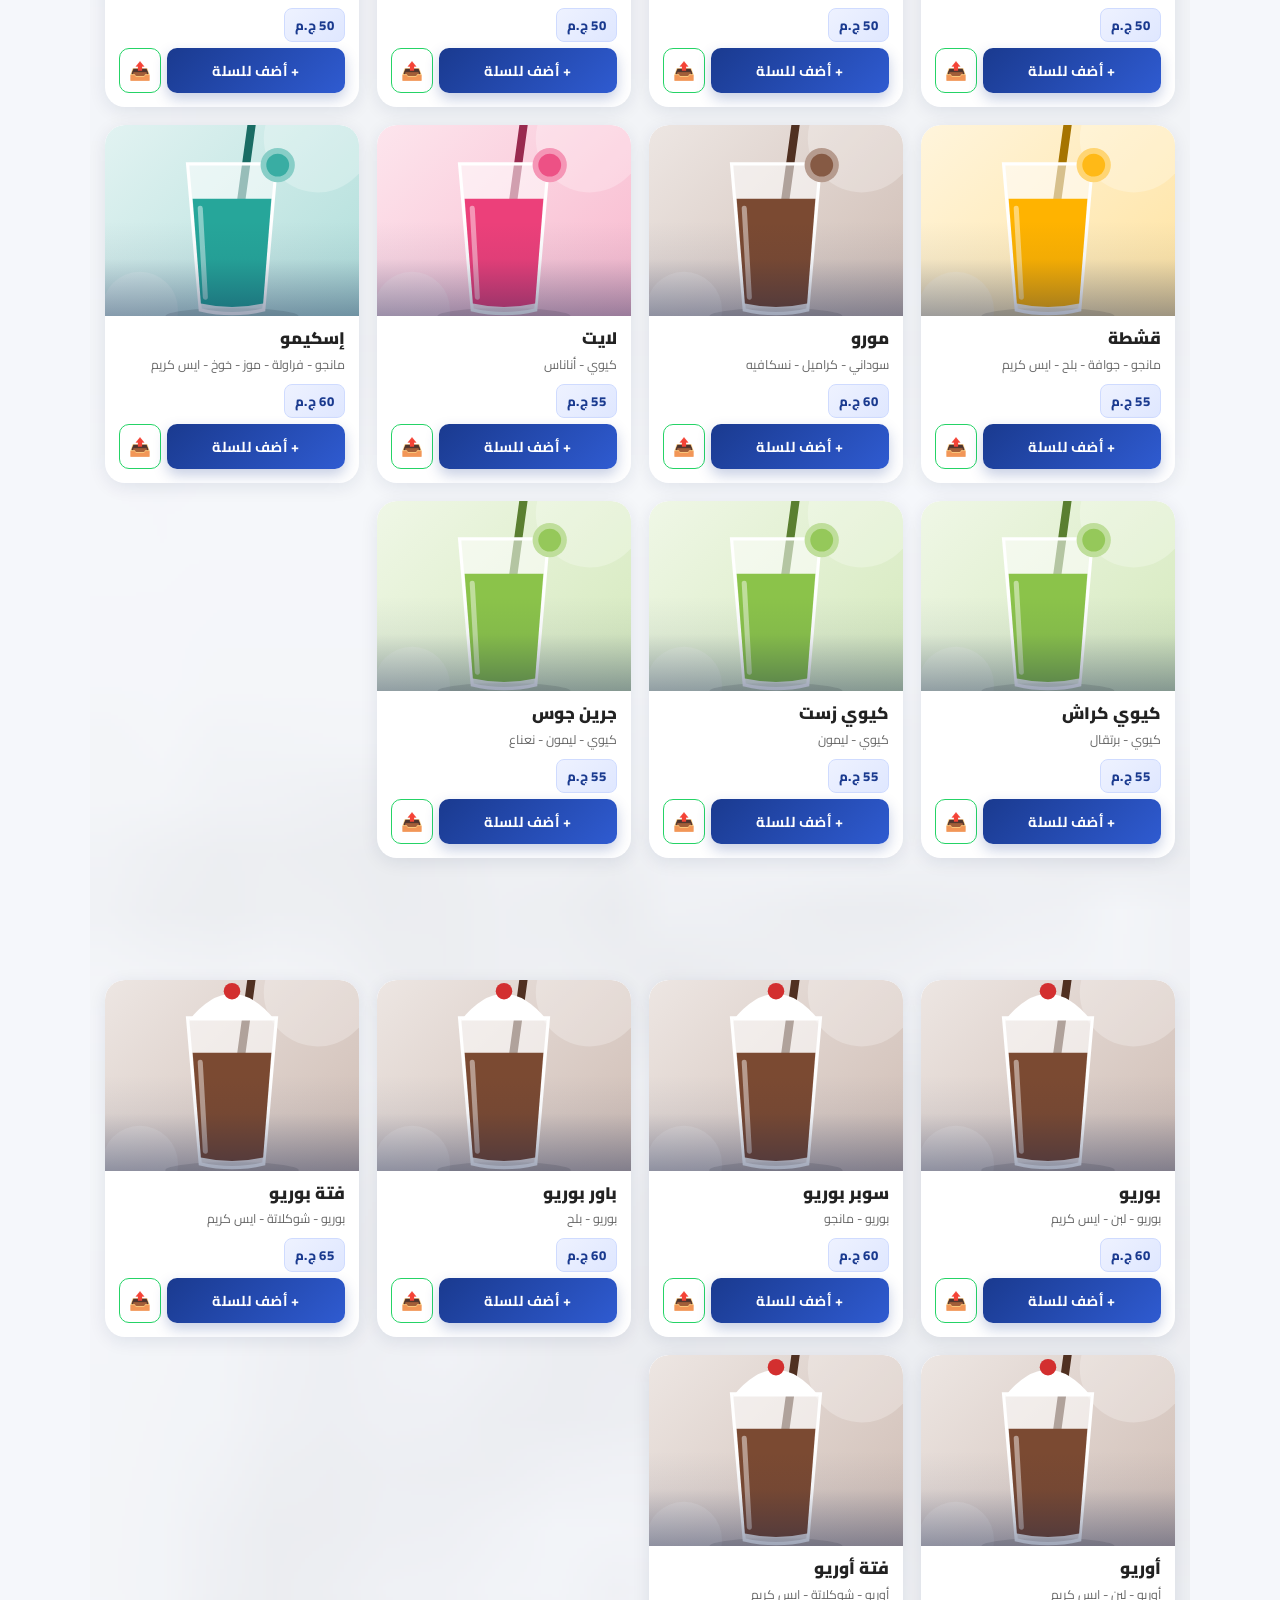
==== commit f69c164a: "Add website favicon icon" ====
--- a/index.html
+++ b/index.html
@@ -4,6 +4,7 @@
     <meta charset="UTF-8">
     <meta name="viewport" content="width=device-width, initial-scale=1.0">
     <title>ESKIMO Fresh Bar | إسكيمو</title>
+    <link rel="icon" type="image/png" href="images/eskiom.jpg">
     <link rel="stylesheet" href="css/style.css">
     <link href="https://fonts.googleapis.com/css2?family=Cairo:wght@400;600;700;900&display=swap" rel="stylesheet">
     <style id="bg-images">
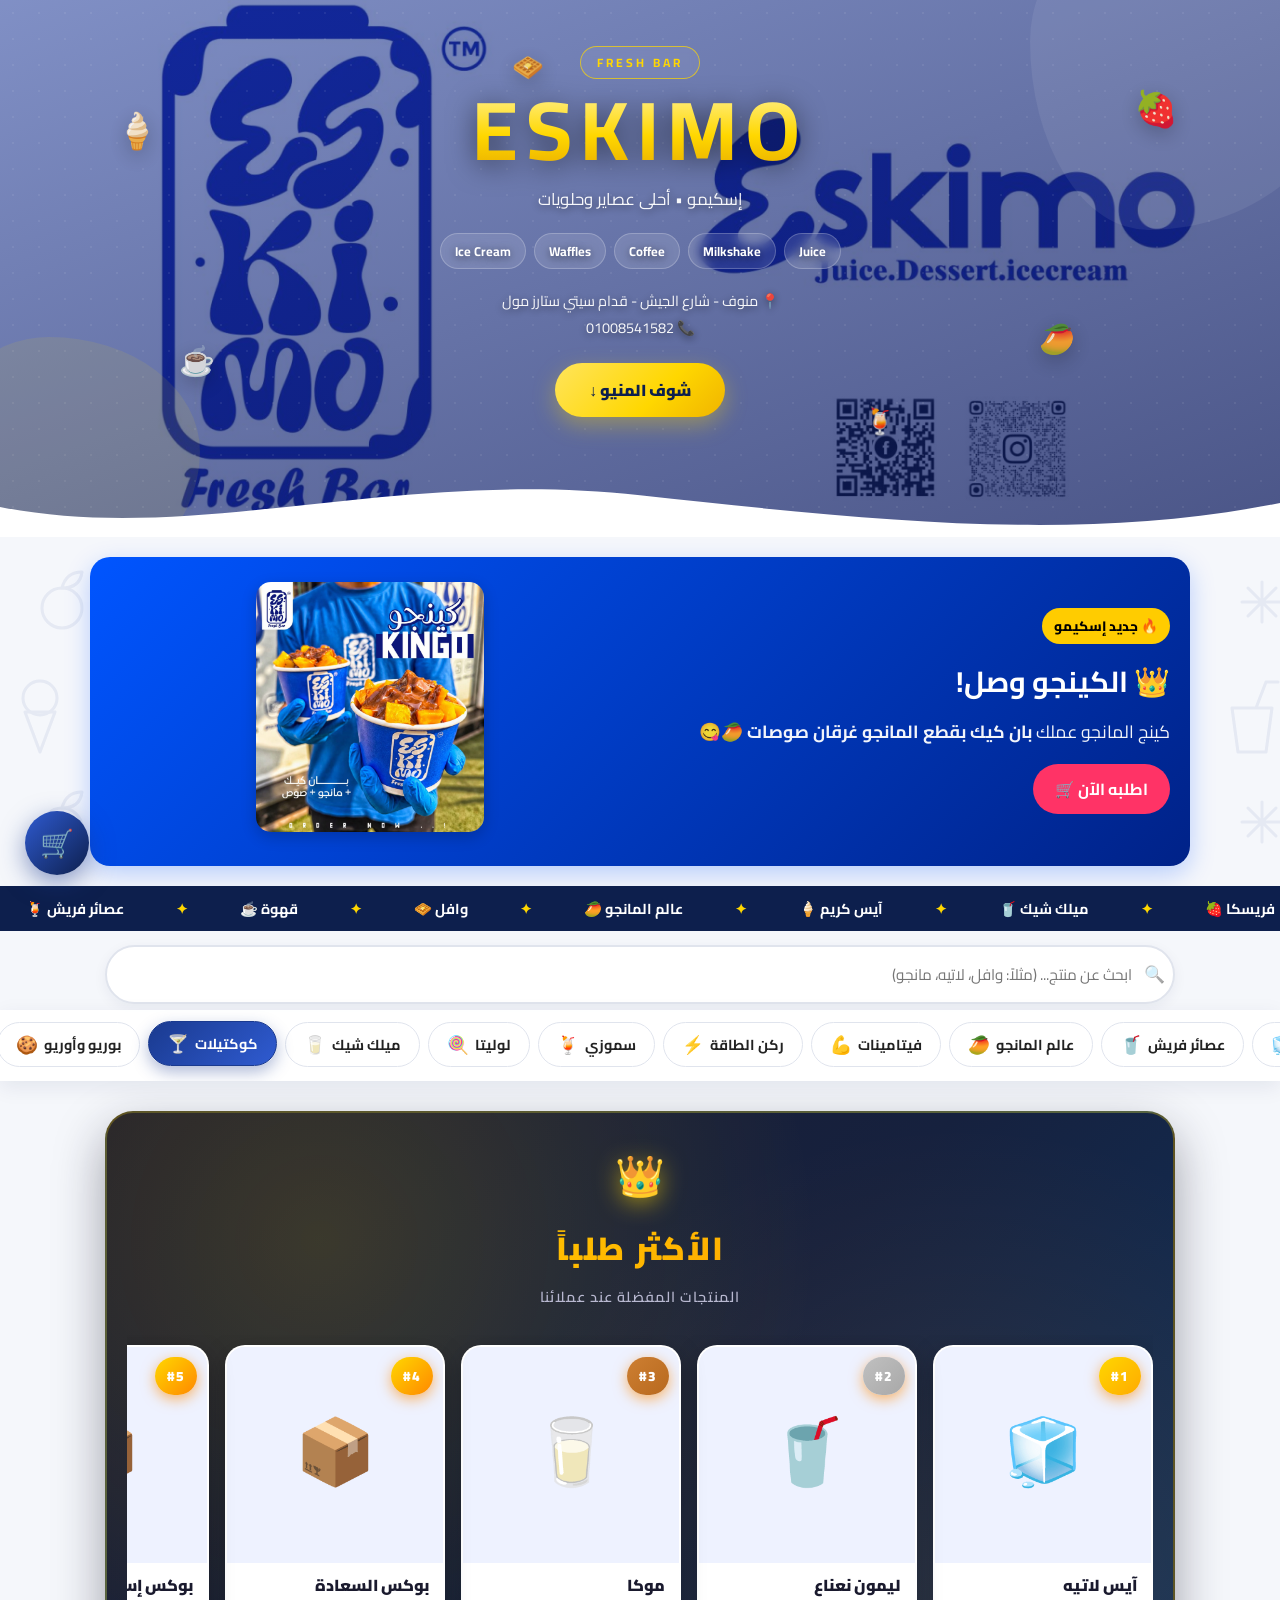
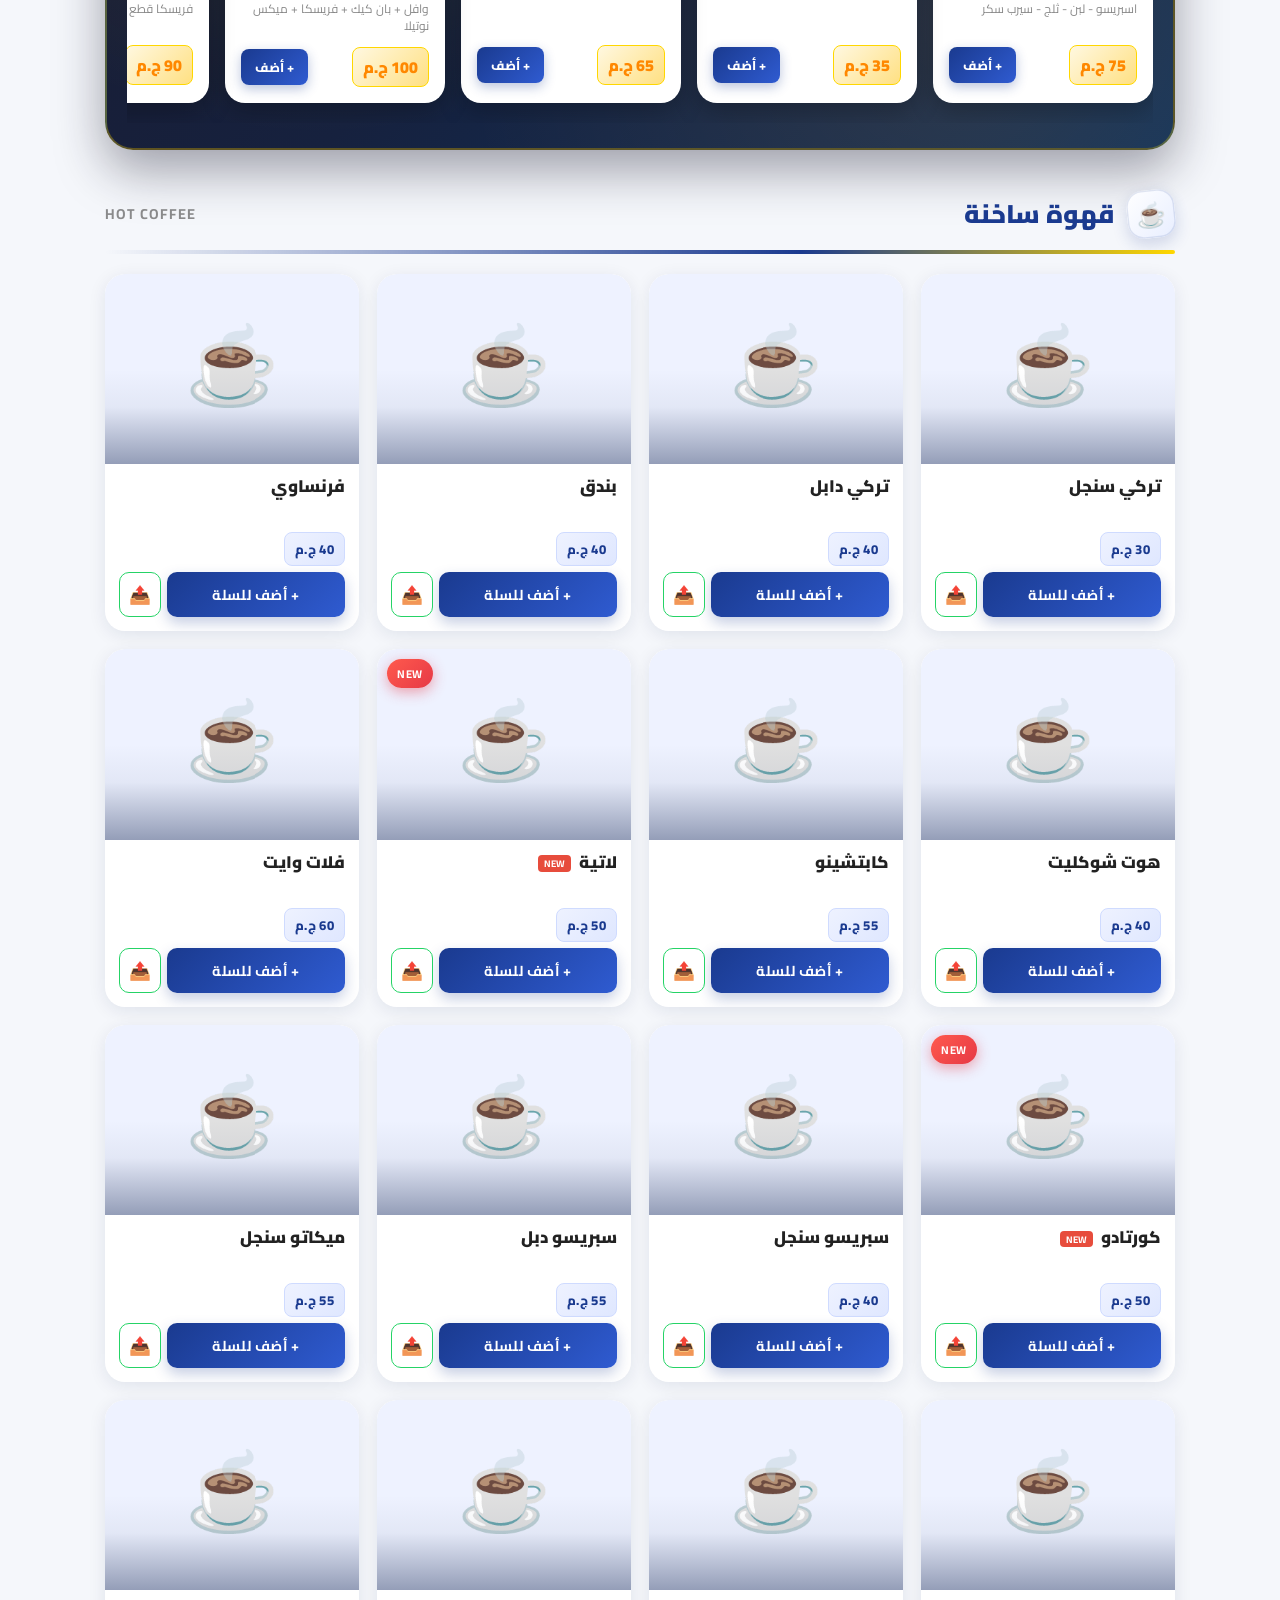
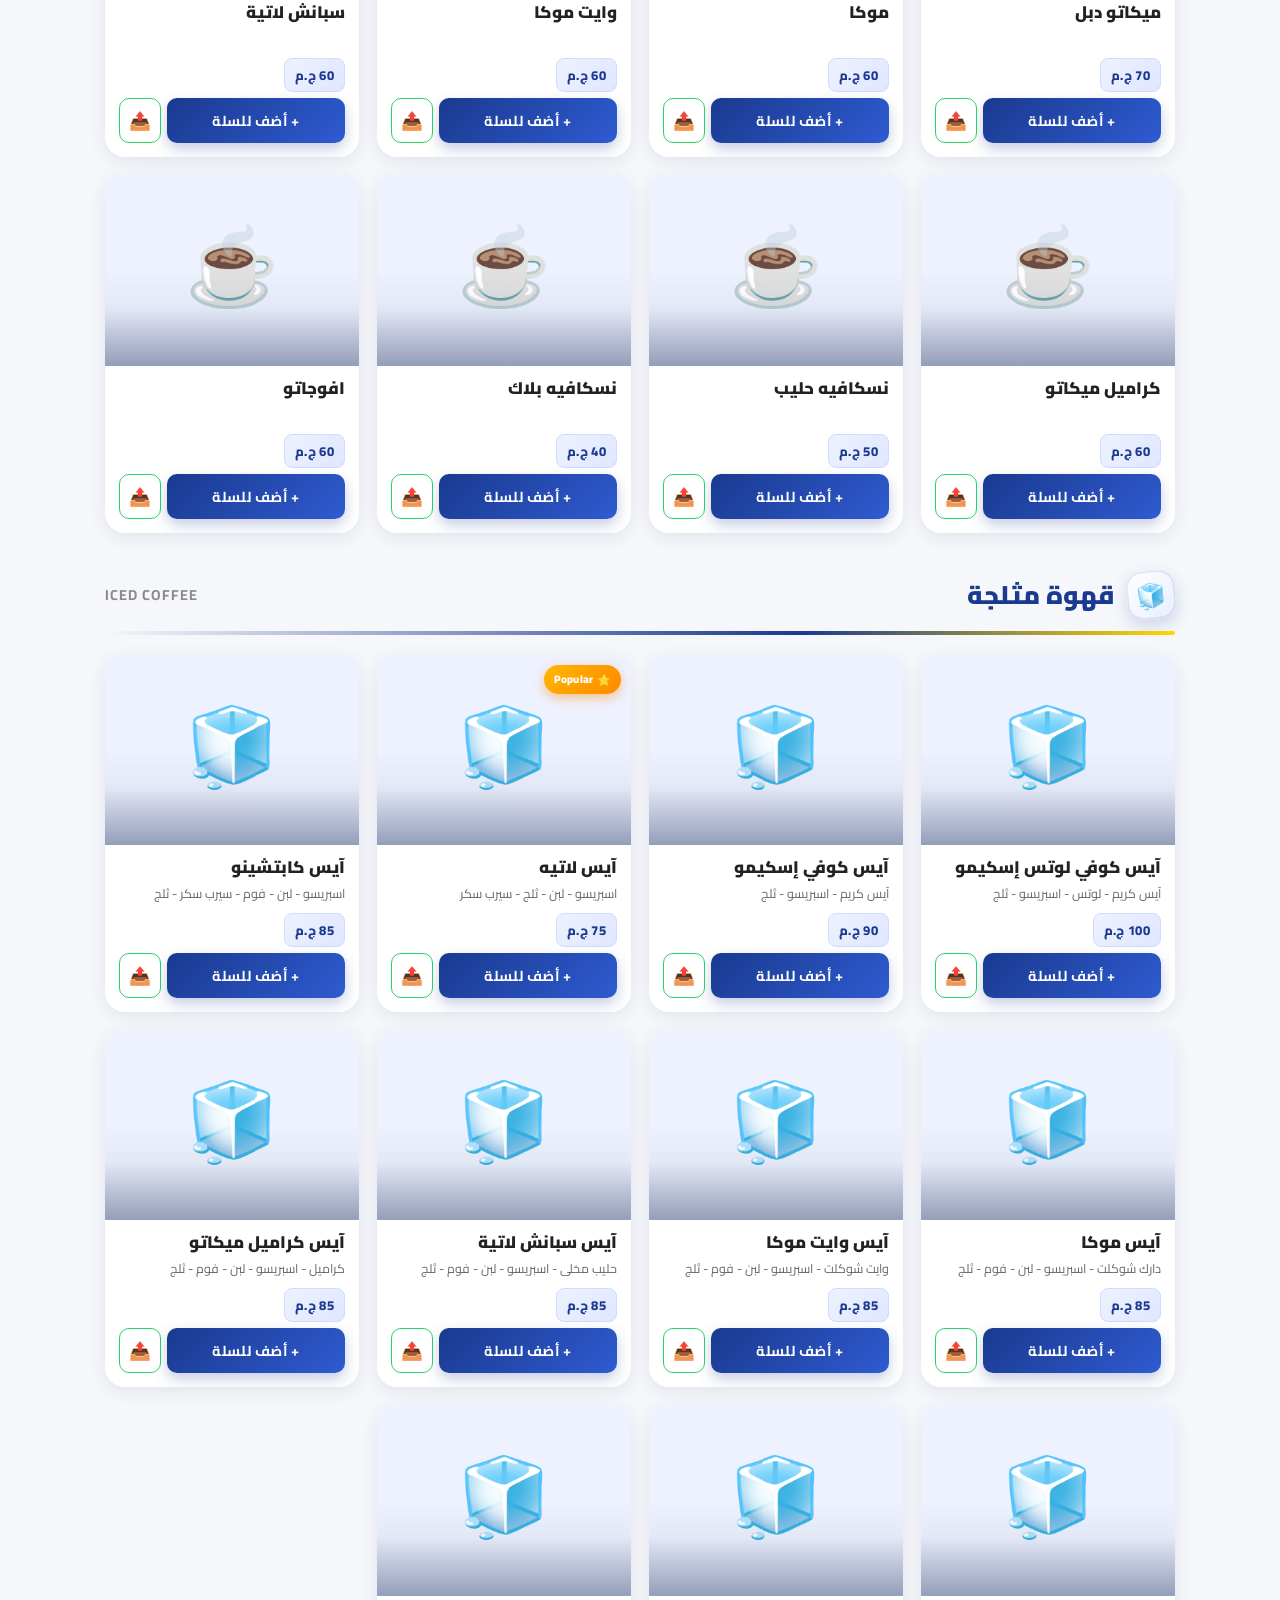
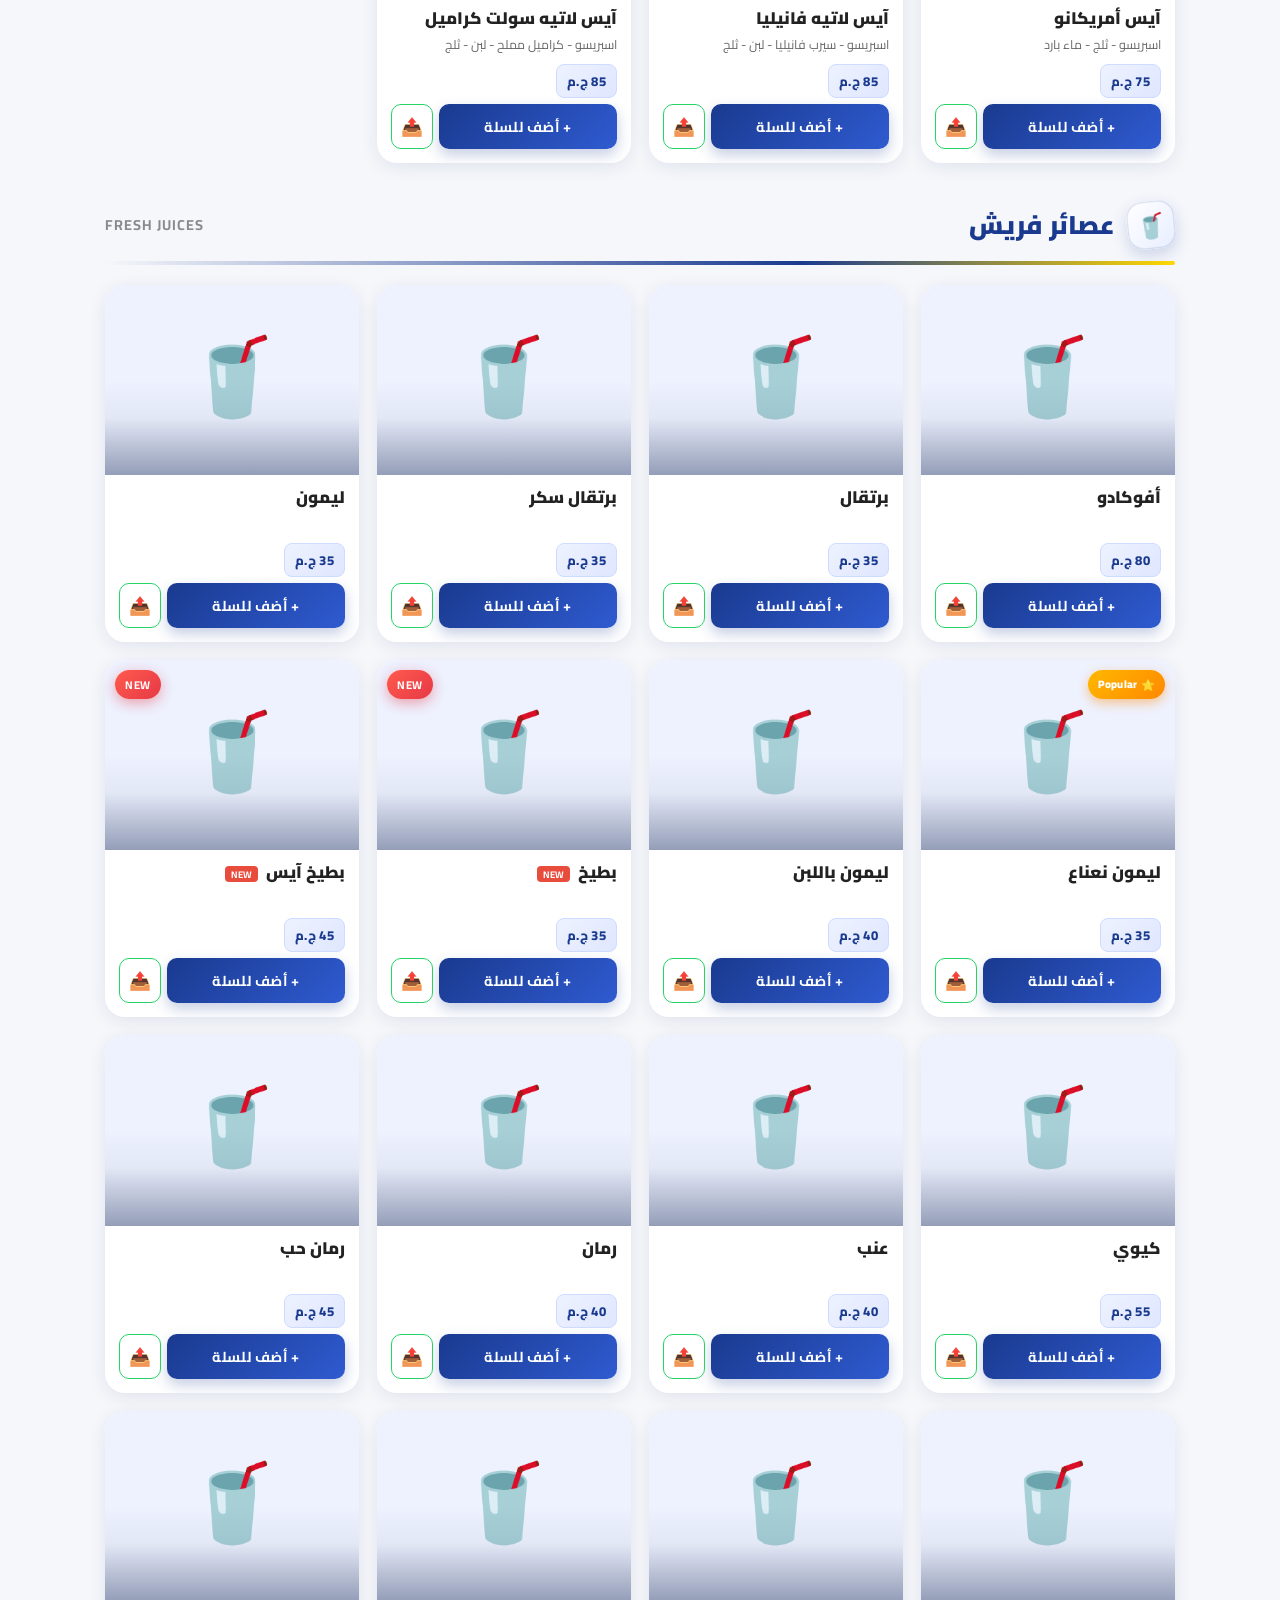
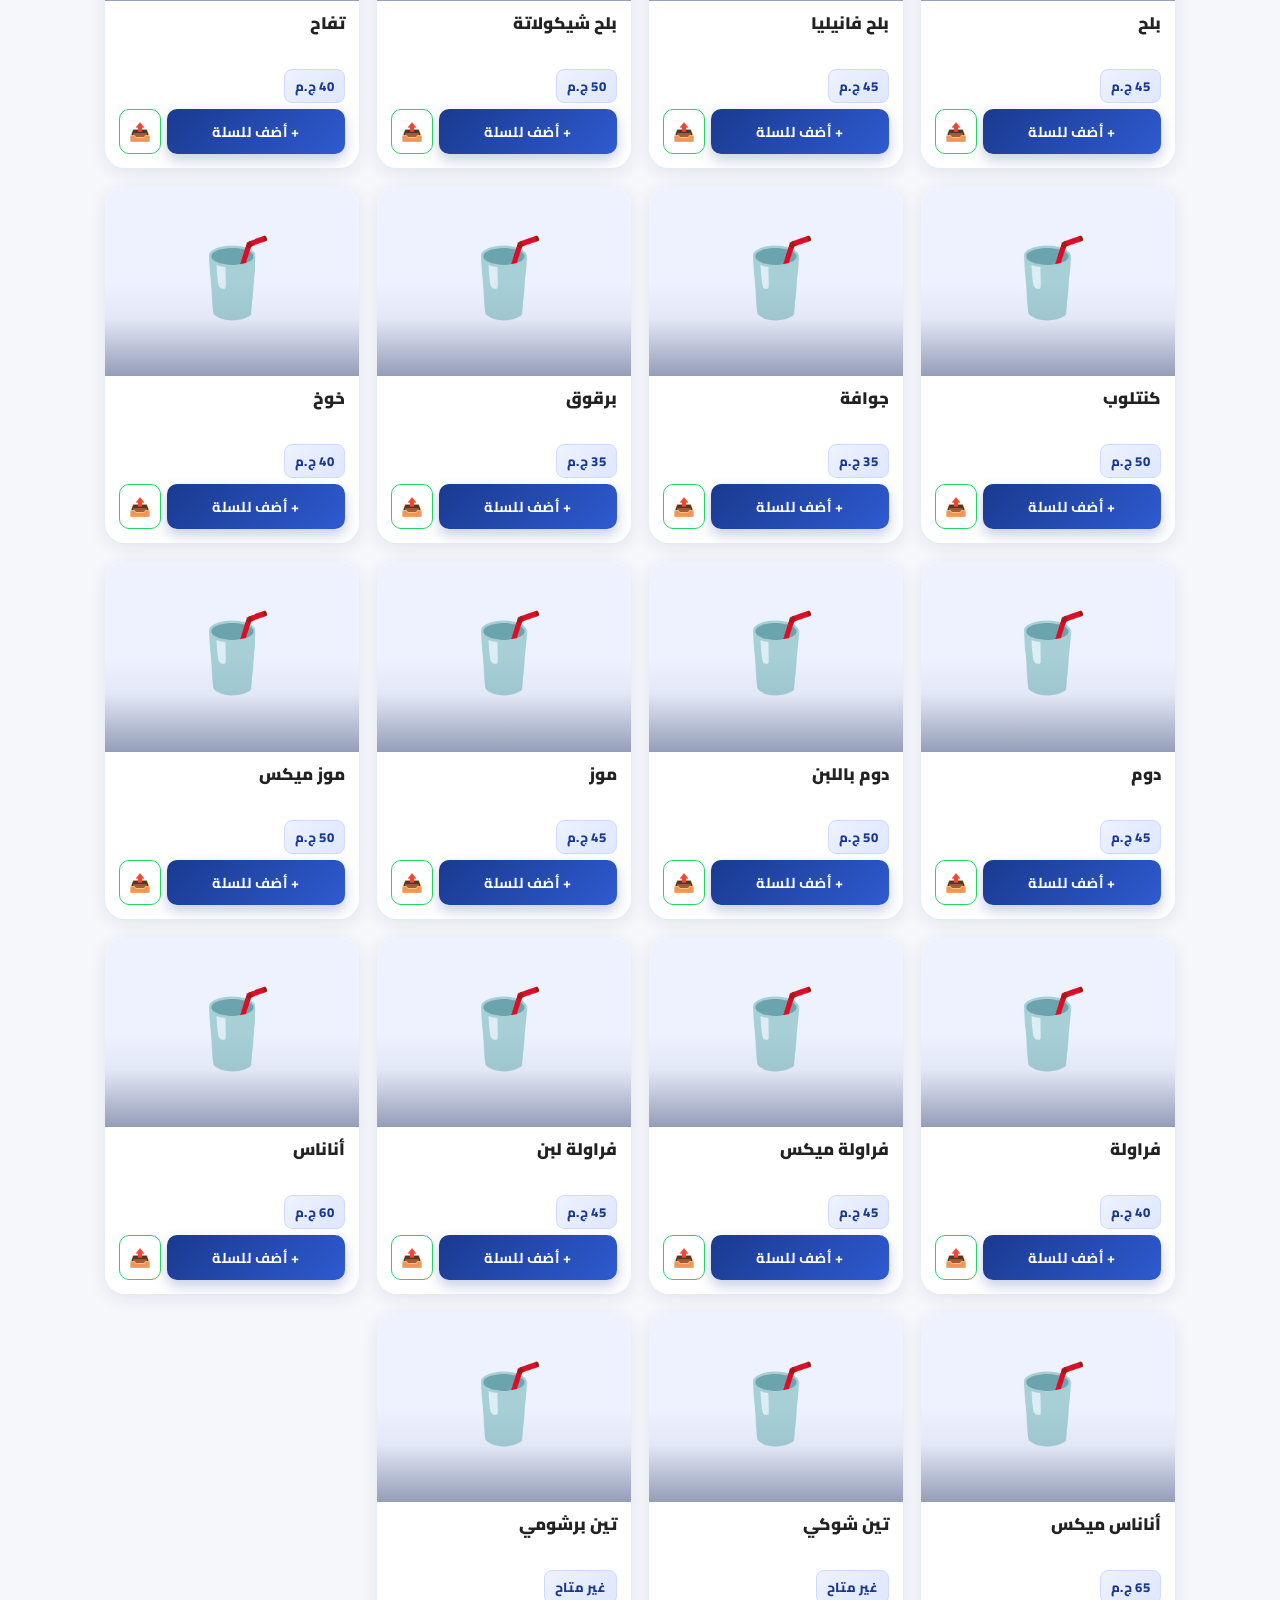
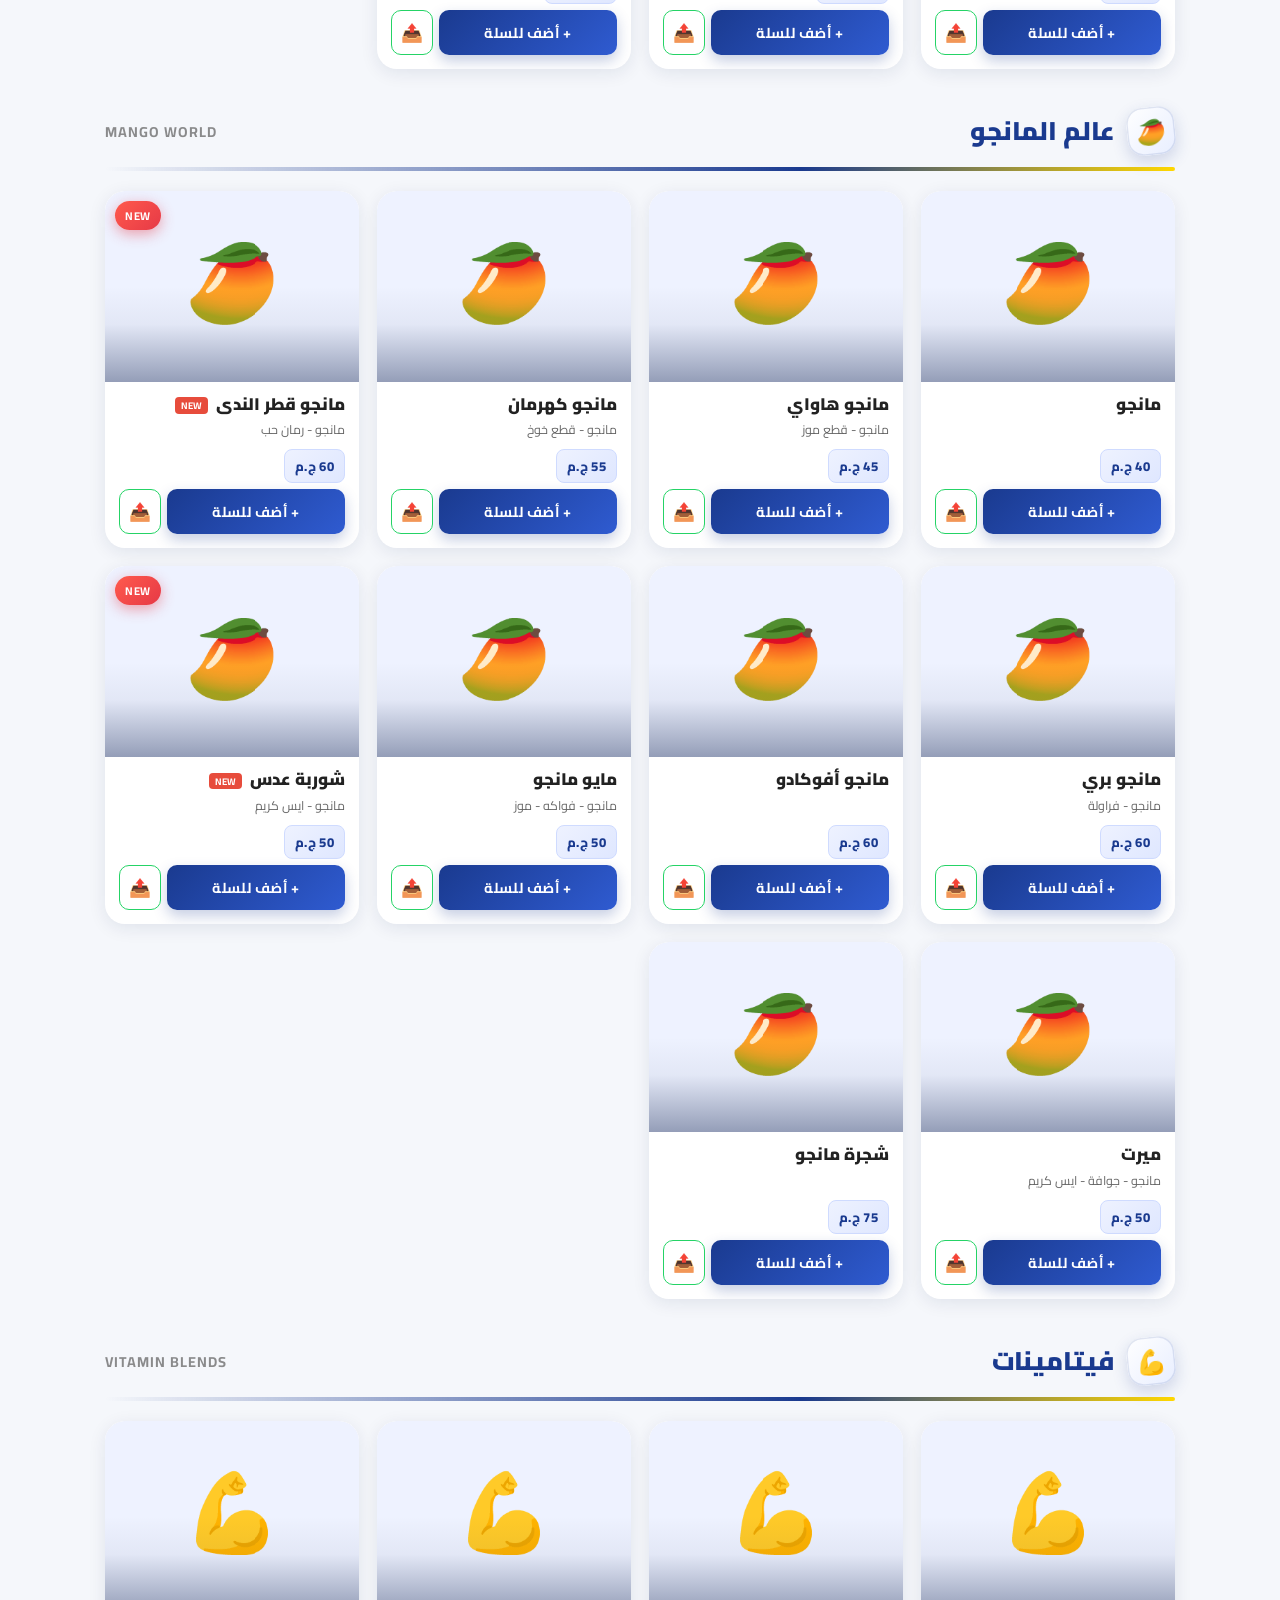
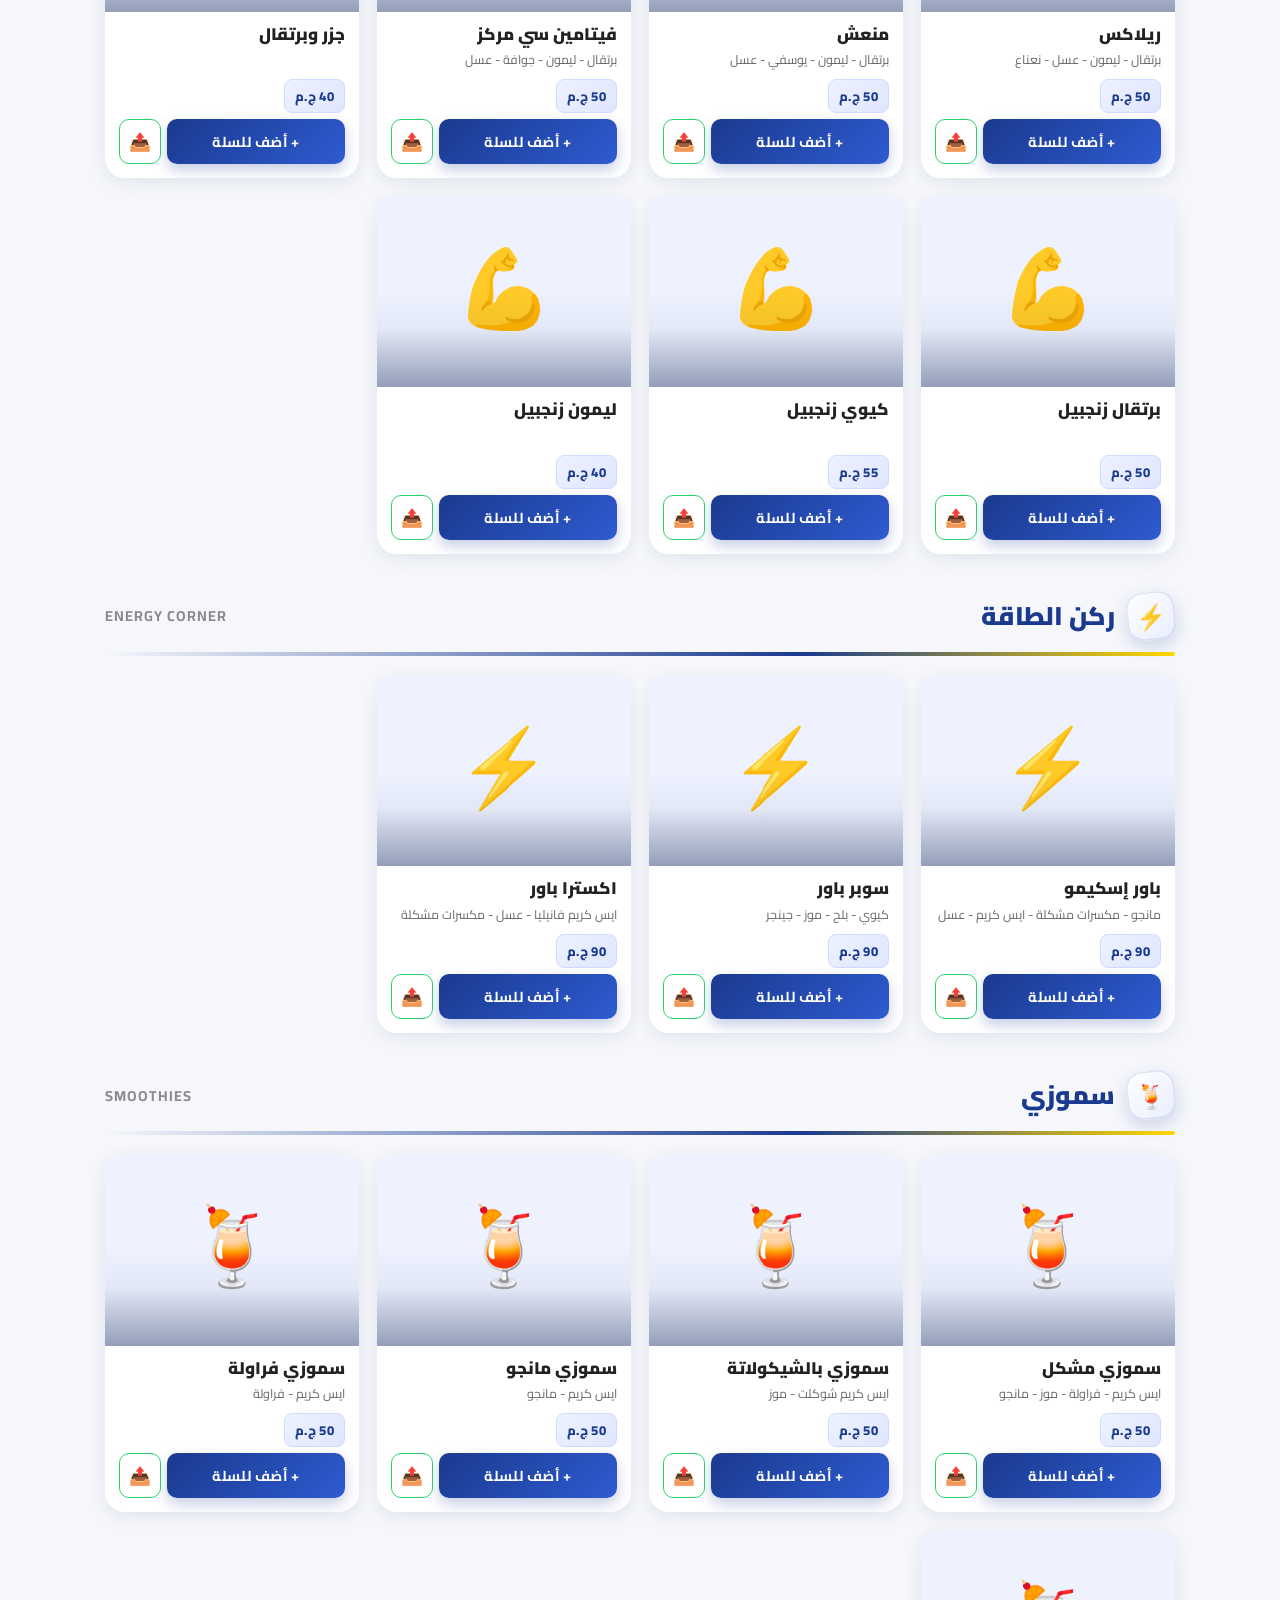
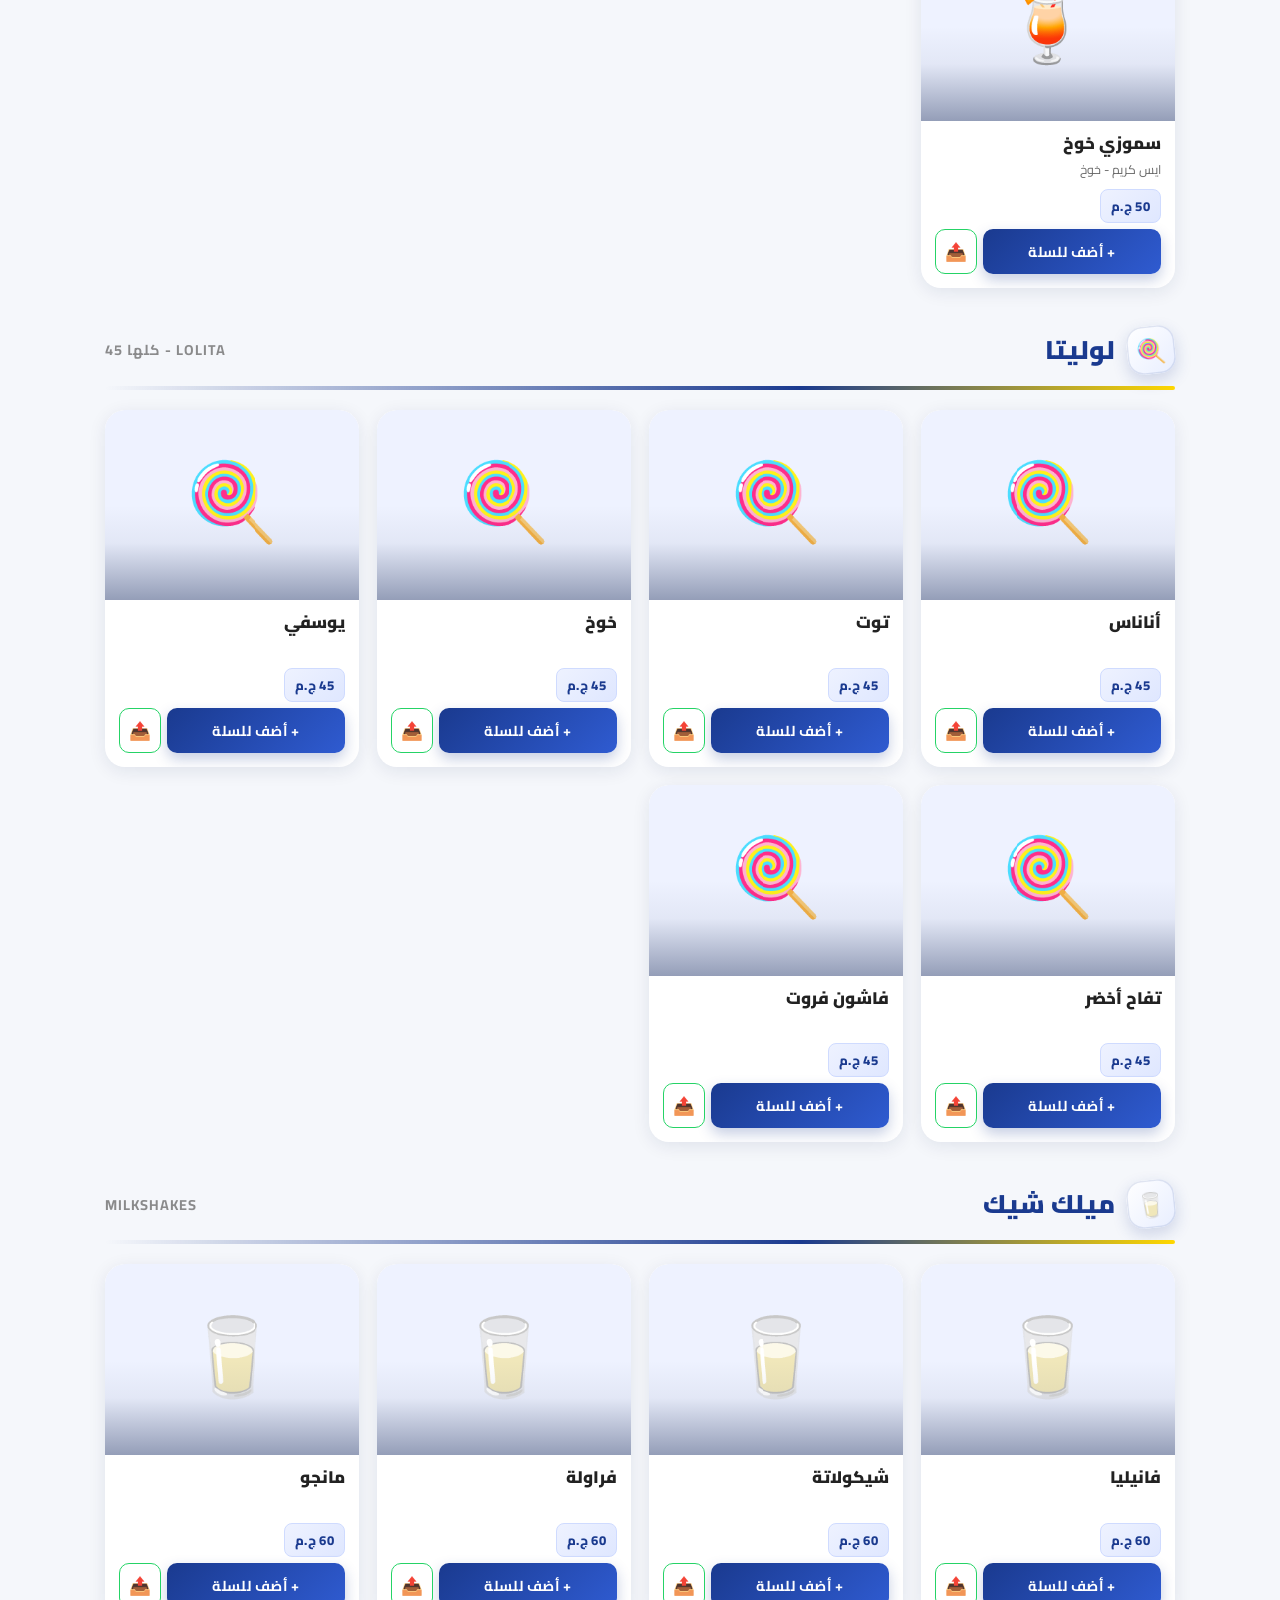
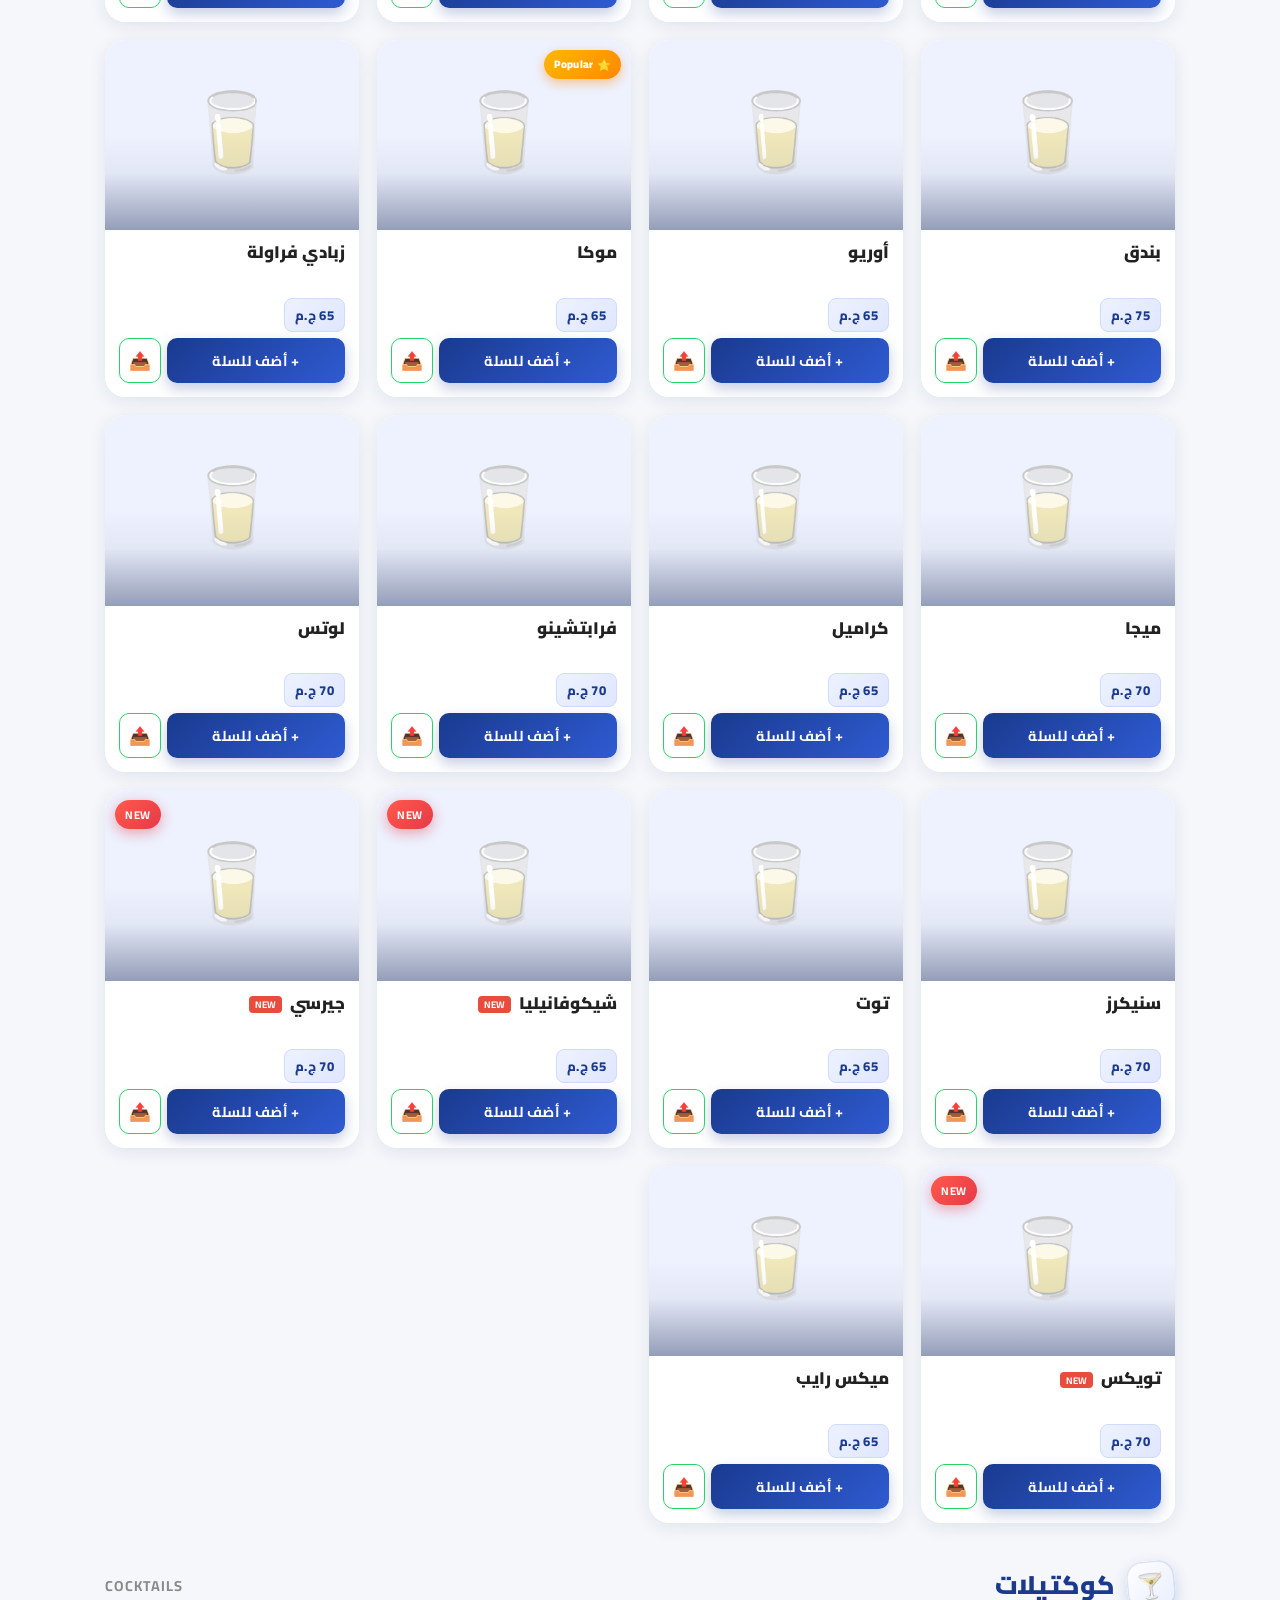
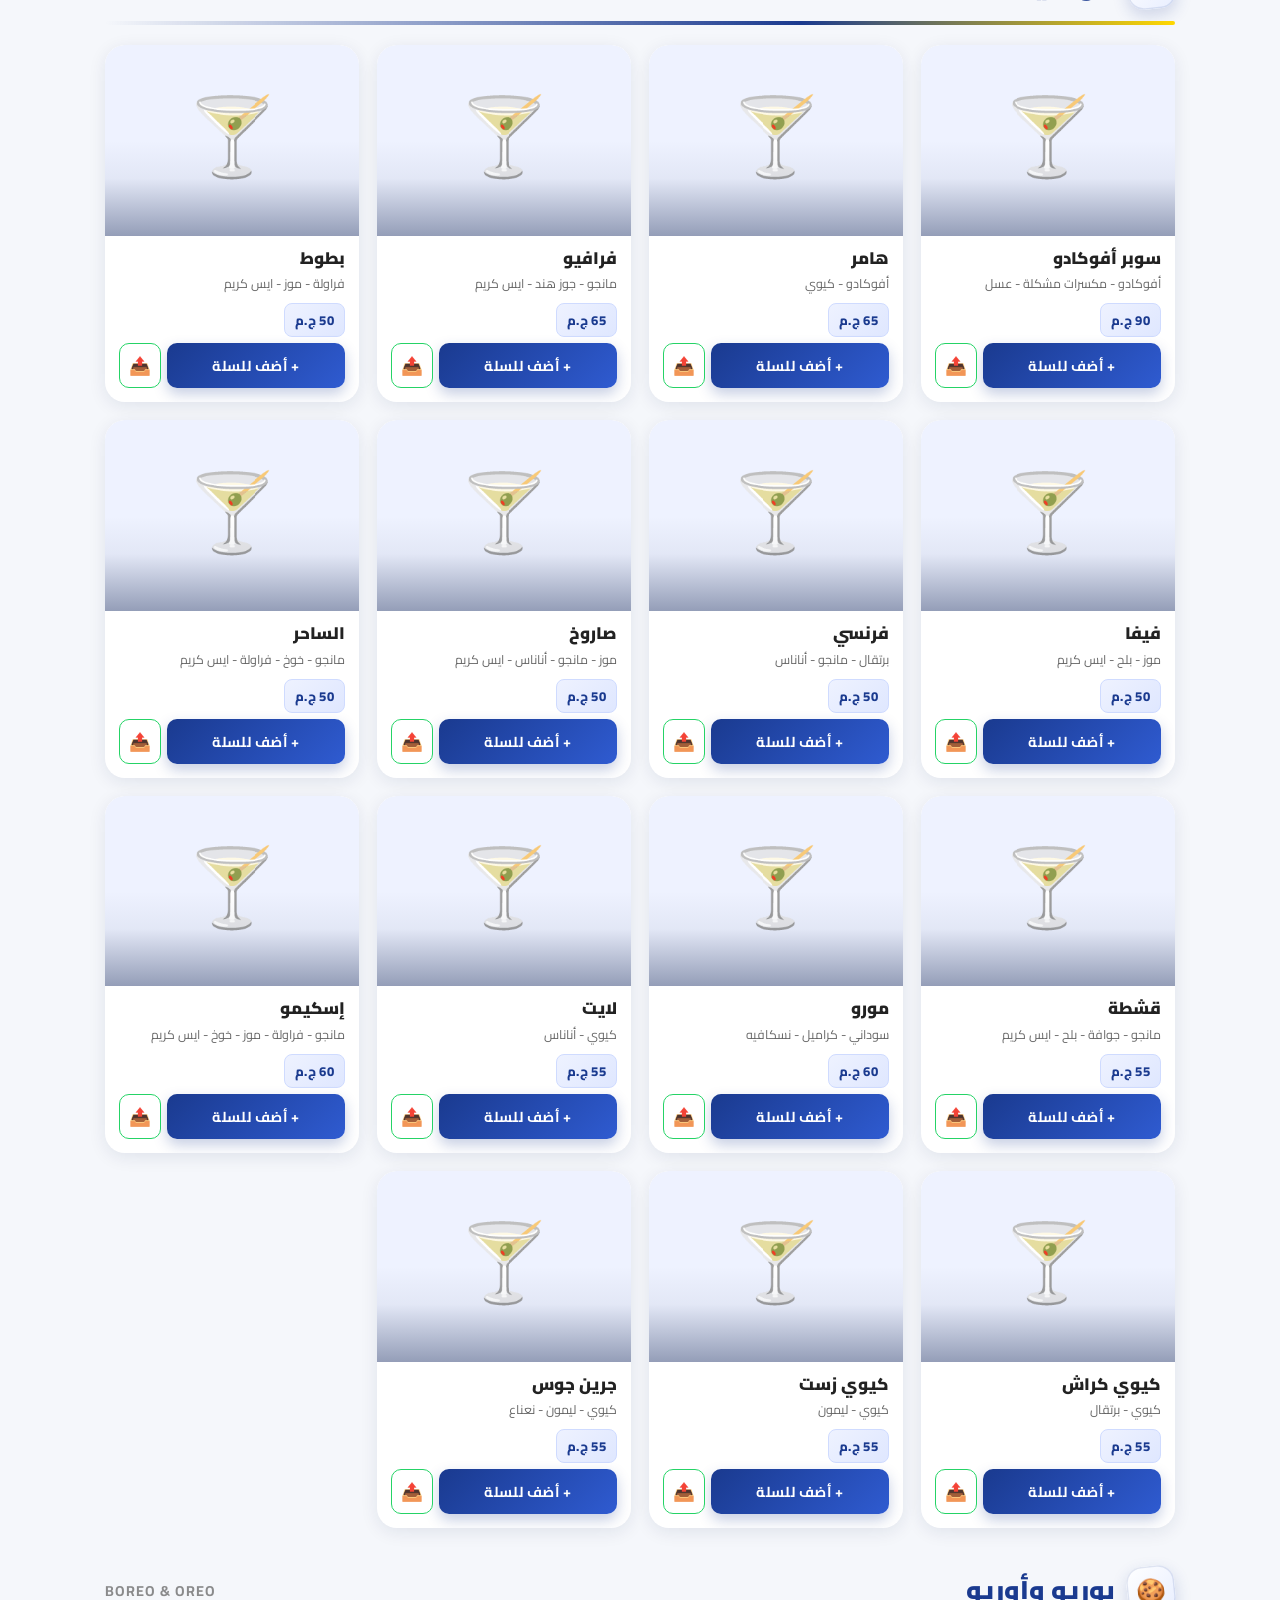
==== commit 39050956: "Add" ====
--- a/index.html
+++ b/index.html
@@ -7,29 +7,6 @@
     <link rel="icon" type="image/png" href="images/eskiom.jpg">
     <link rel="stylesheet" href="css/style.css">
     <link href="https://fonts.googleapis.com/css2?family=Cairo:wght@400;600;700;900&display=swap" rel="stylesheet">
-    <style id="bg-images">
-    /* ===== خلفيات الصور (مدمجة في الملف) ===== */
-    /* 1) الهيدر */
-    header.hero{background:linear-gradient(160deg,rgba(24,52,150,.86) 0%,rgba(14,28,95,.92) 100%),url("[data-uri]") center 35%/cover no-repeat !important}
-    /* 2) شاشة التحميل */
-    #preloader{background:linear-gradient(rgba(12,25,95,.85),rgba(8,18,70,.92)),url("[data-uri]") center/cover no-repeat !important}
-    /* 3) شريط الـ Marquee */
-    .marquee{background:linear-gradient(rgba(8,18,65,.93),rgba(8,18,65,.93)),url("[data-uri]") center/cover no-repeat !important}
-    /* 4) خلفية خفيفة جداً للمنيو */
-    .menu-container{position:relative;isolation:isolate}
-    .menu-container::before{content:"";position:absolute;inset:0;z-index:-1;pointer-events:none;opacity:.05;background:url("[data-uri]") center top/cover no-repeat}
-    /* 5) بانر الأكثر طلباً (الكوبايات) */
-    .popular-section .section-title{background:url("[data-uri]") left 3% center/auto 92% no-repeat,url("[data-uri]") right 3% center/auto 92% no-repeat,rgb(0,49,144);border-radius:20px;padding:22px 16px;color:#fff}
-    .popular-section .section-title .section-text,.popular-section .section-title small,.popular-section .section-title .section-icon{color:#fff !important}
-    @media(max-width:700px){.popular-section .section-title{background:rgb(0,49,144)}}
-    /* 6) هيدر نافذة السلة وبيانات الطلب */
-    .modal-header{background:linear-gradient(rgba(12,25,95,.85),rgba(12,25,95,.9)),url("[data-uri]") center/cover no-repeat !important;color:#fff}
-    .modal-header h2,.modal-header .close-btn{color:#fff !important}
-    /* 7) آراء العملاء */
-    .testimonials-section{background:linear-gradient(rgba(255,255,255,.93),rgba(244,247,255,.95)),url("[data-uri]") center/cover no-repeat !important}
-    /* 8) الفوتر */
-    .footer{background:linear-gradient(rgba(12,25,85,.9),rgba(8,18,65,.95)),url("[data-uri]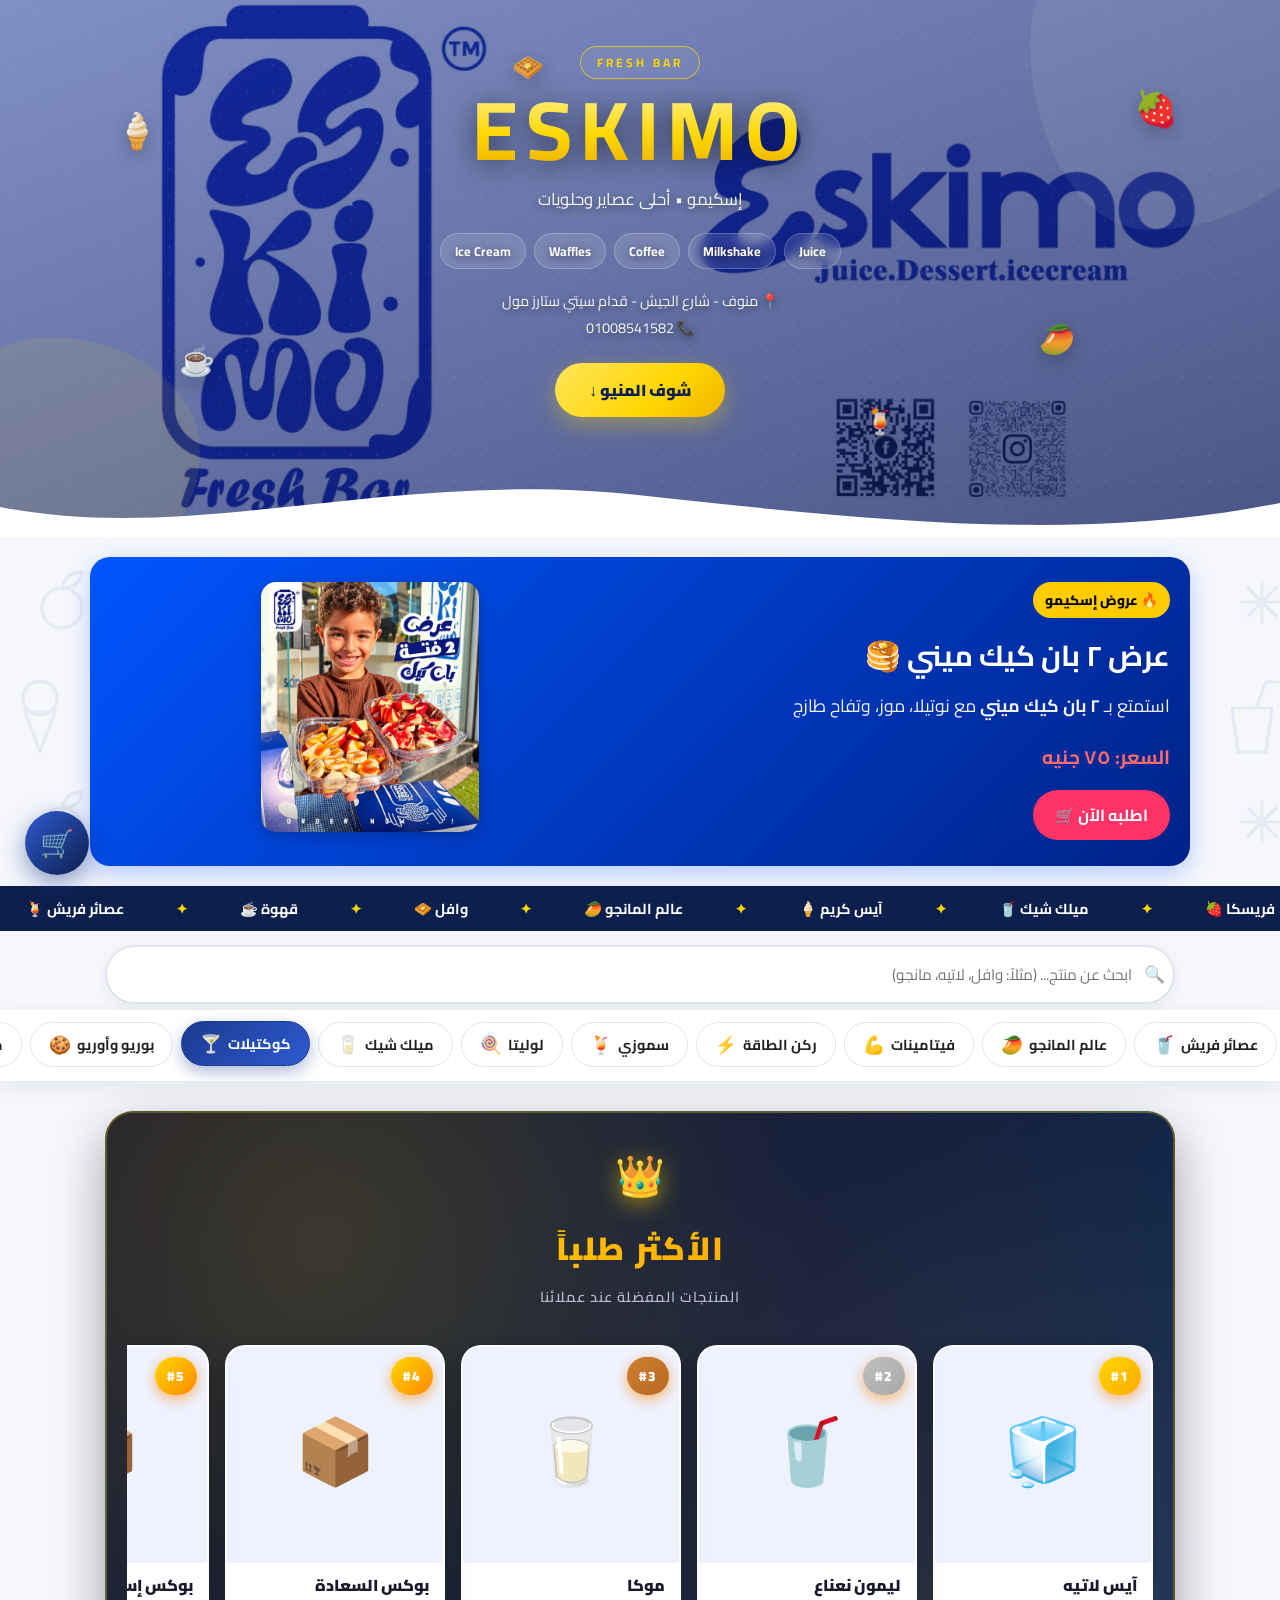
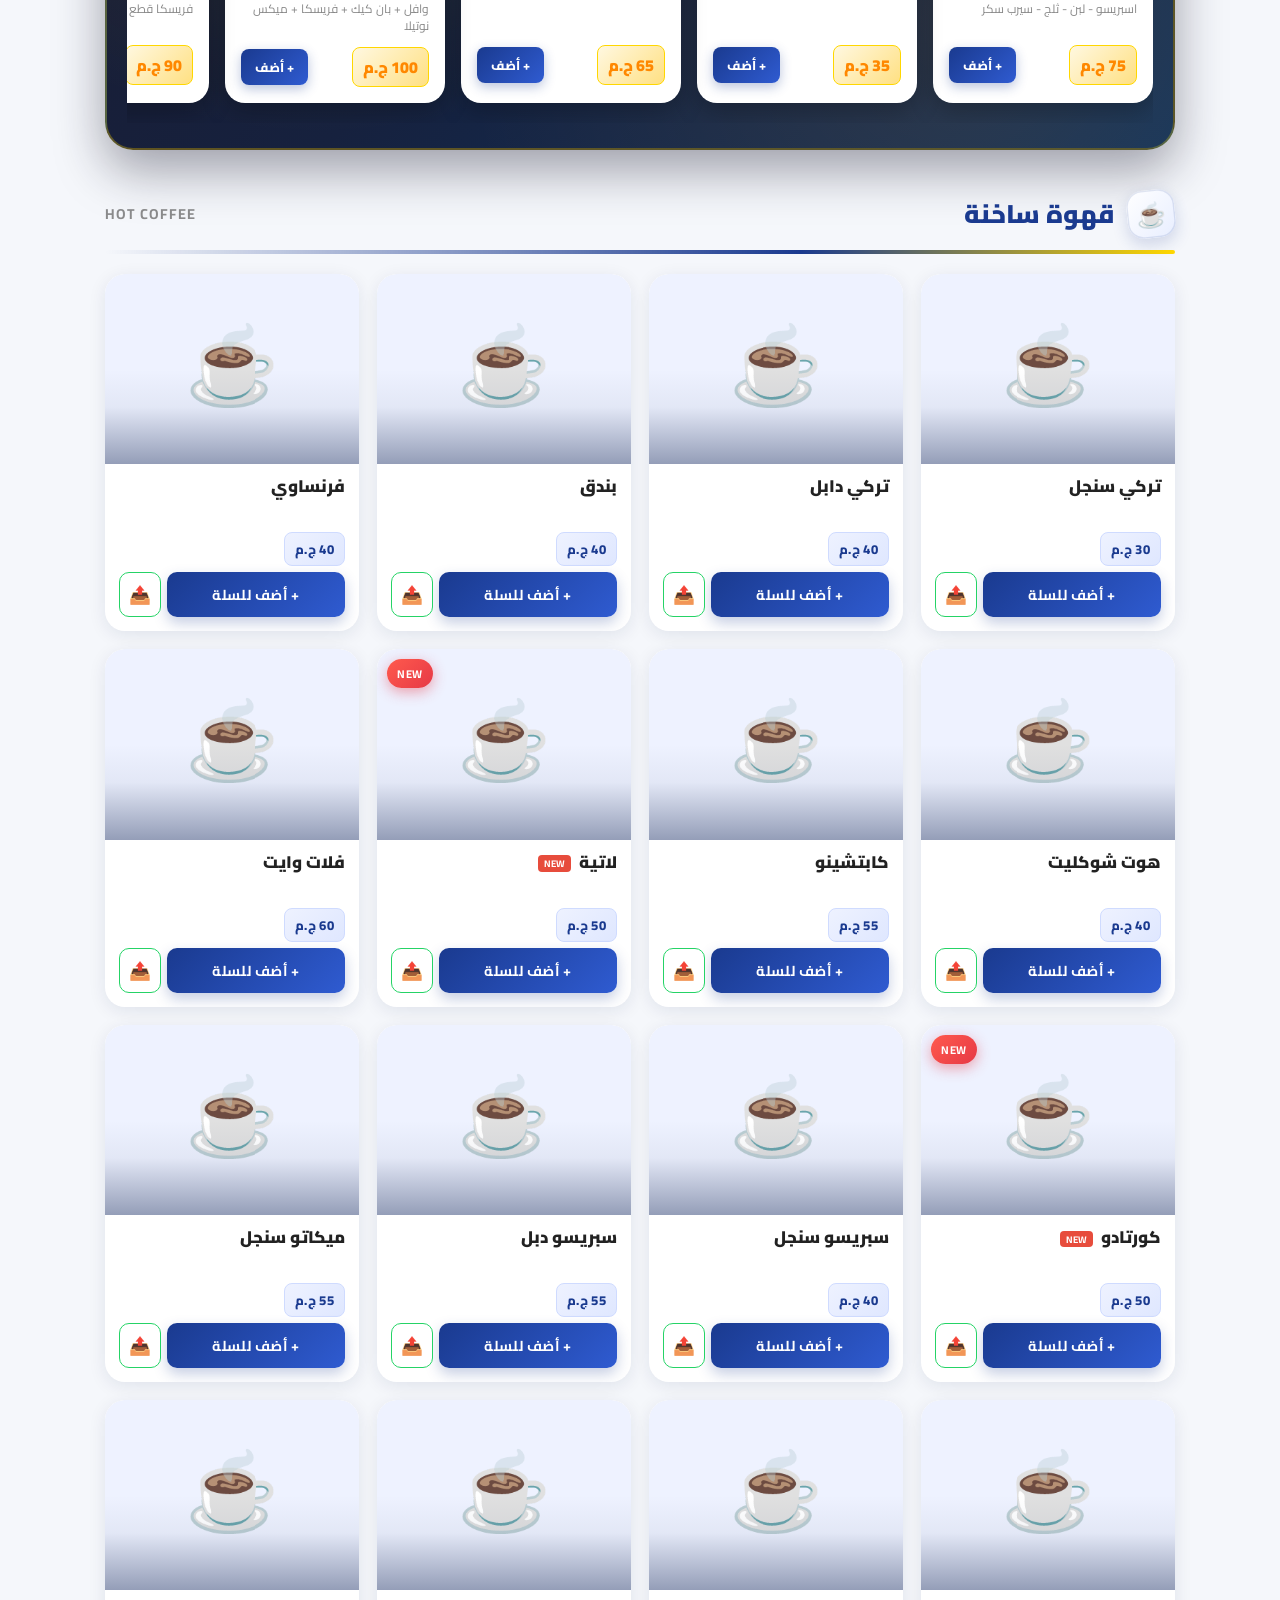
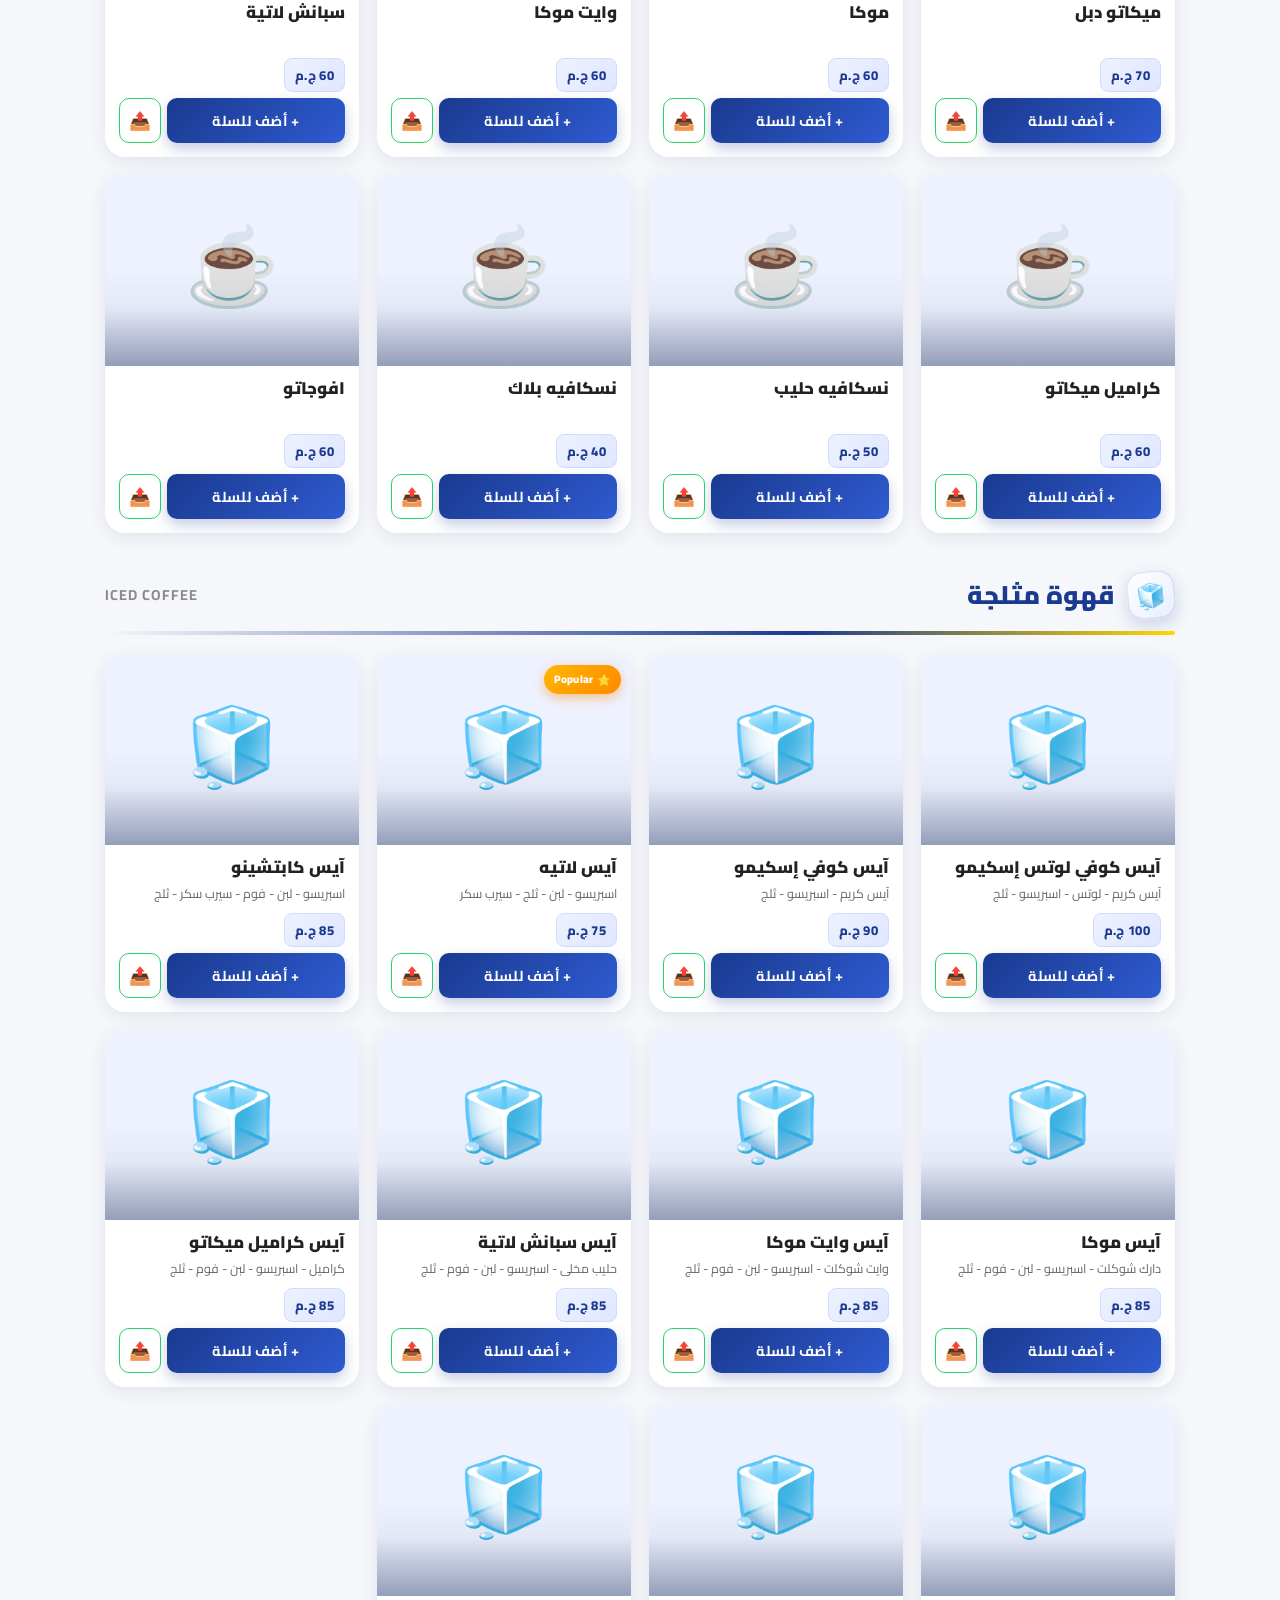
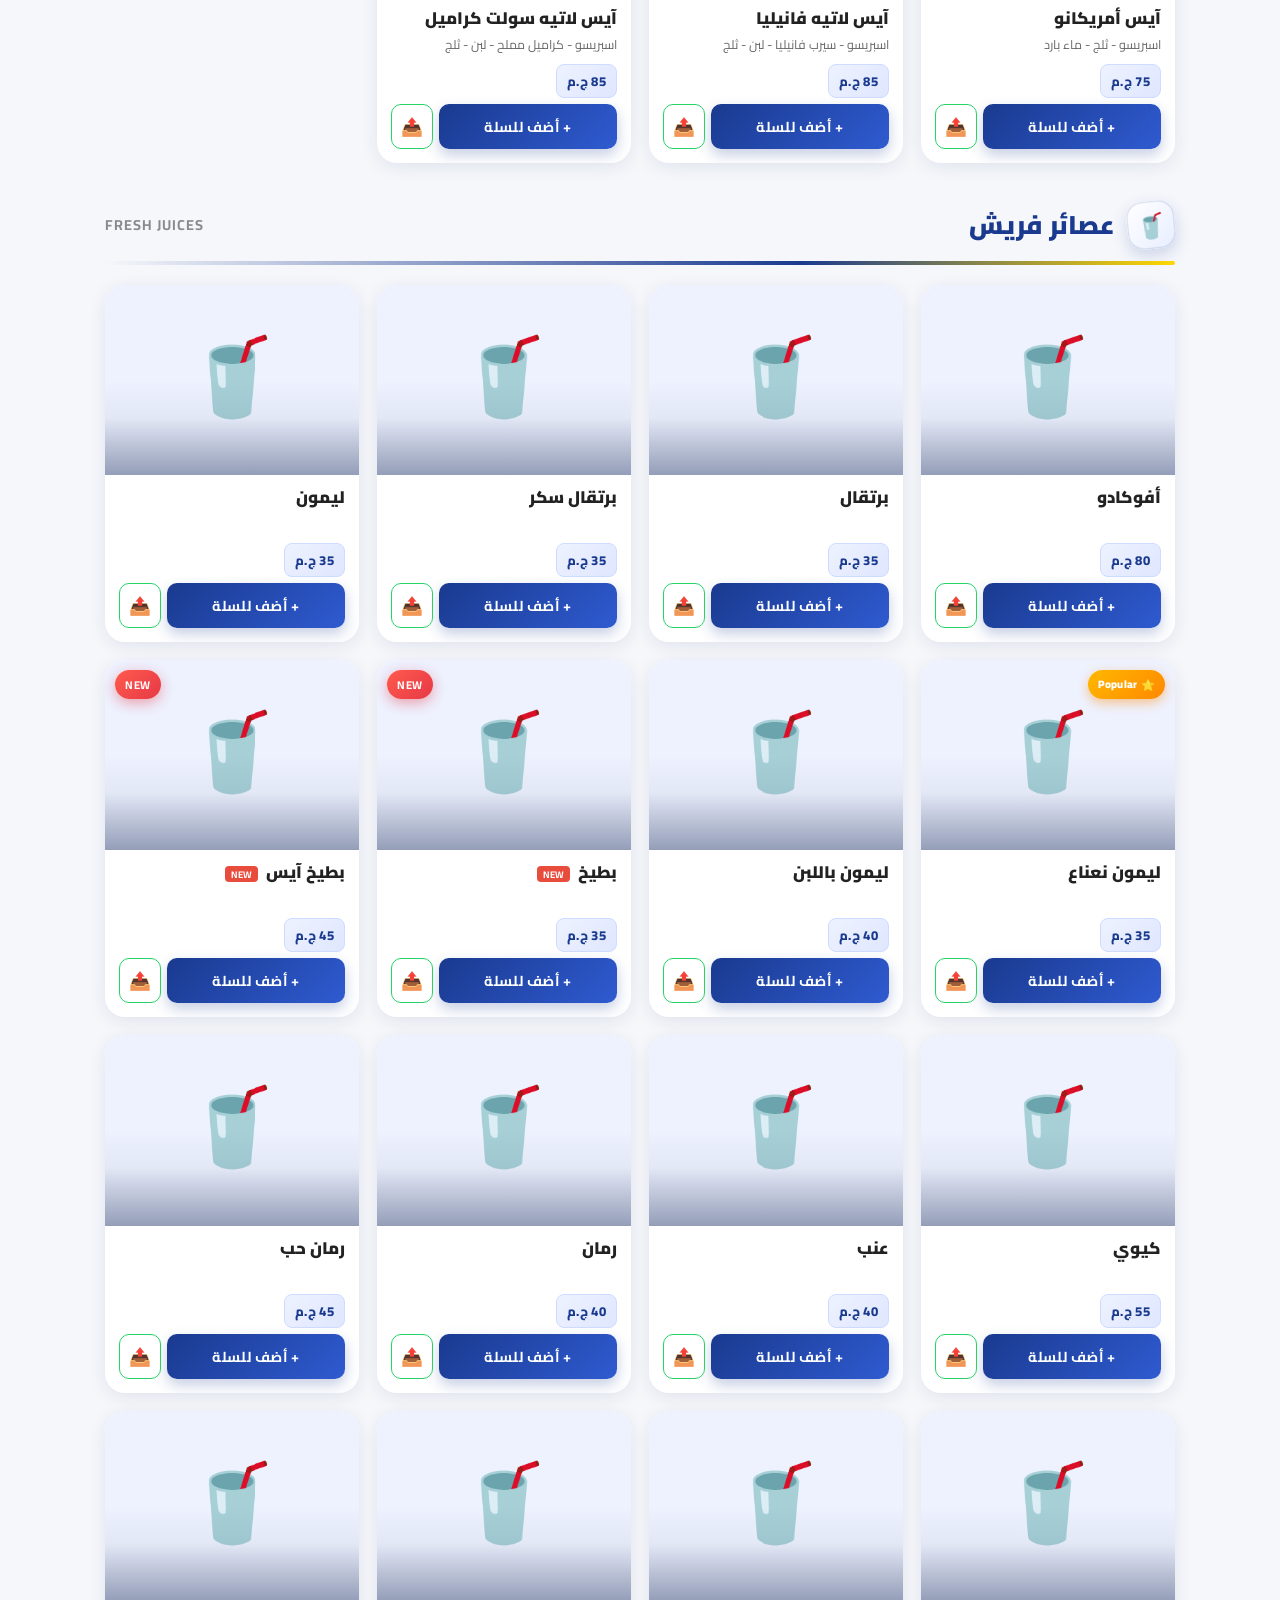
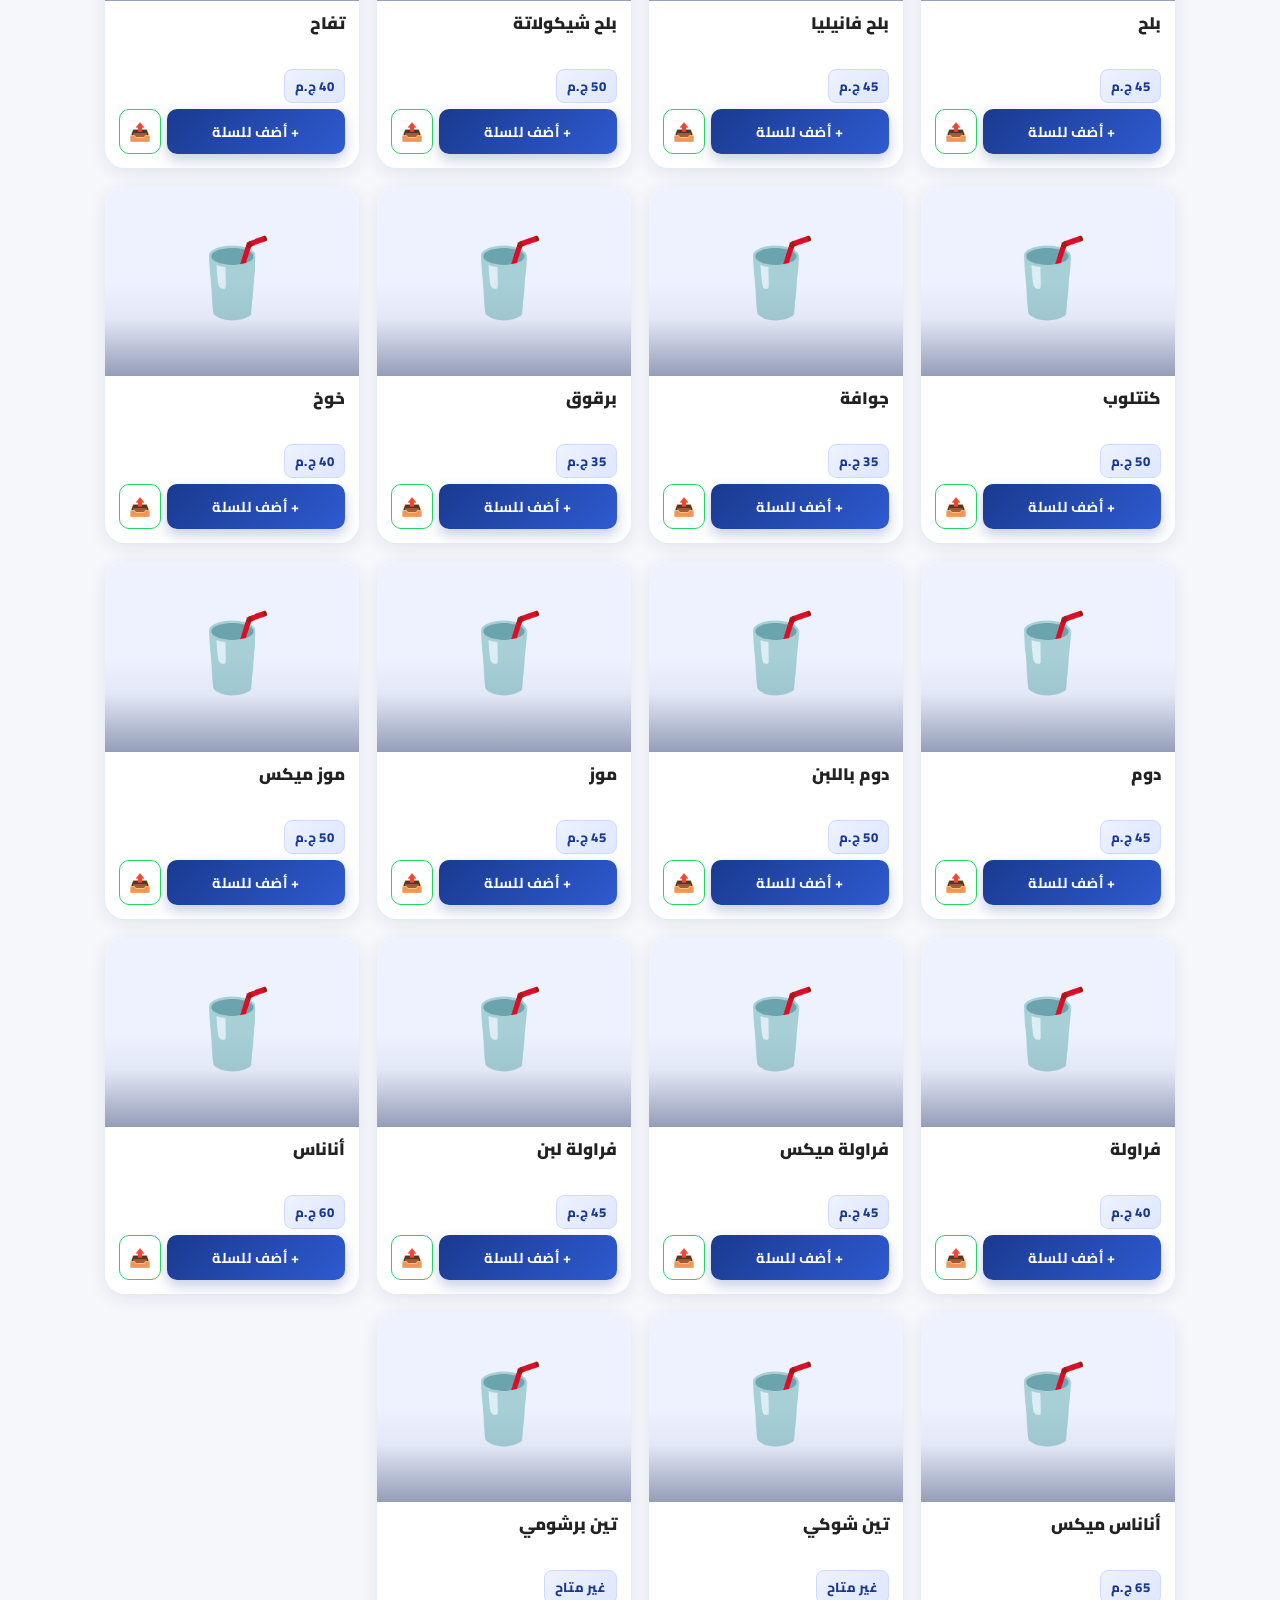
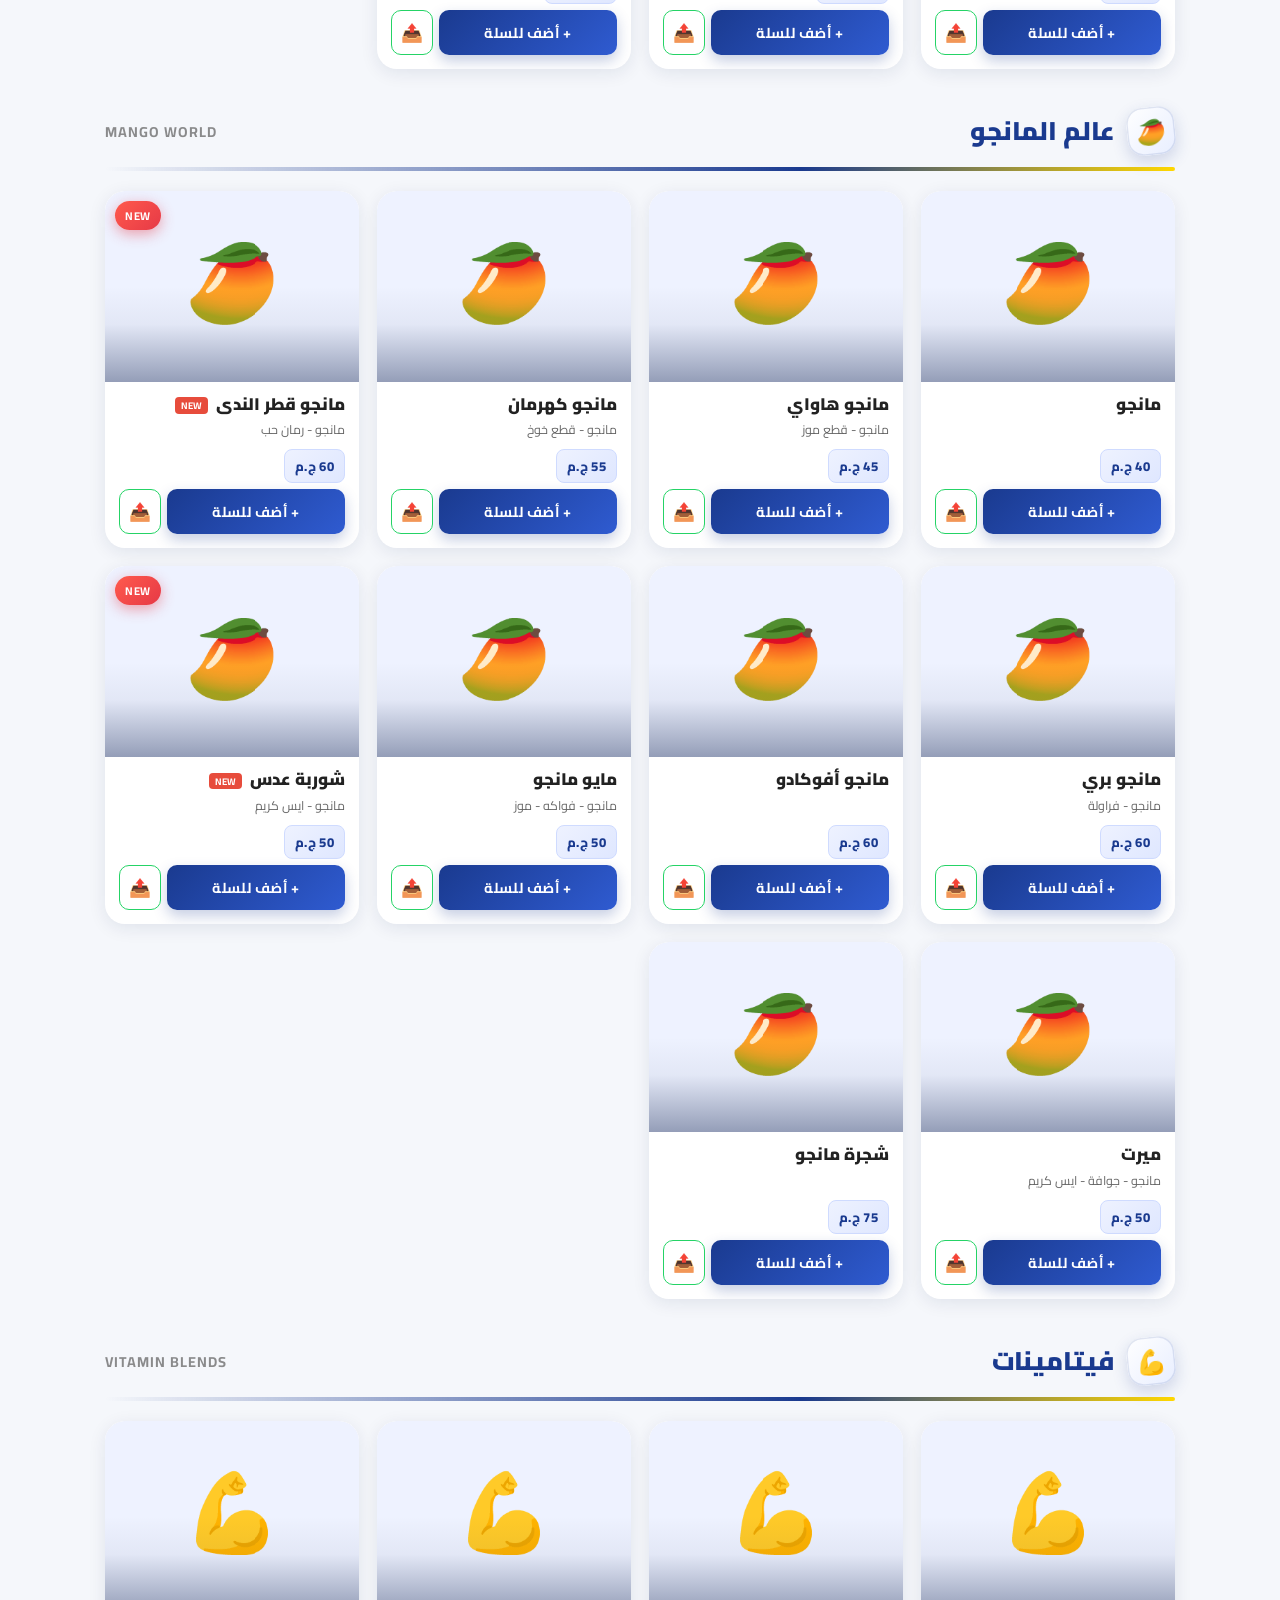
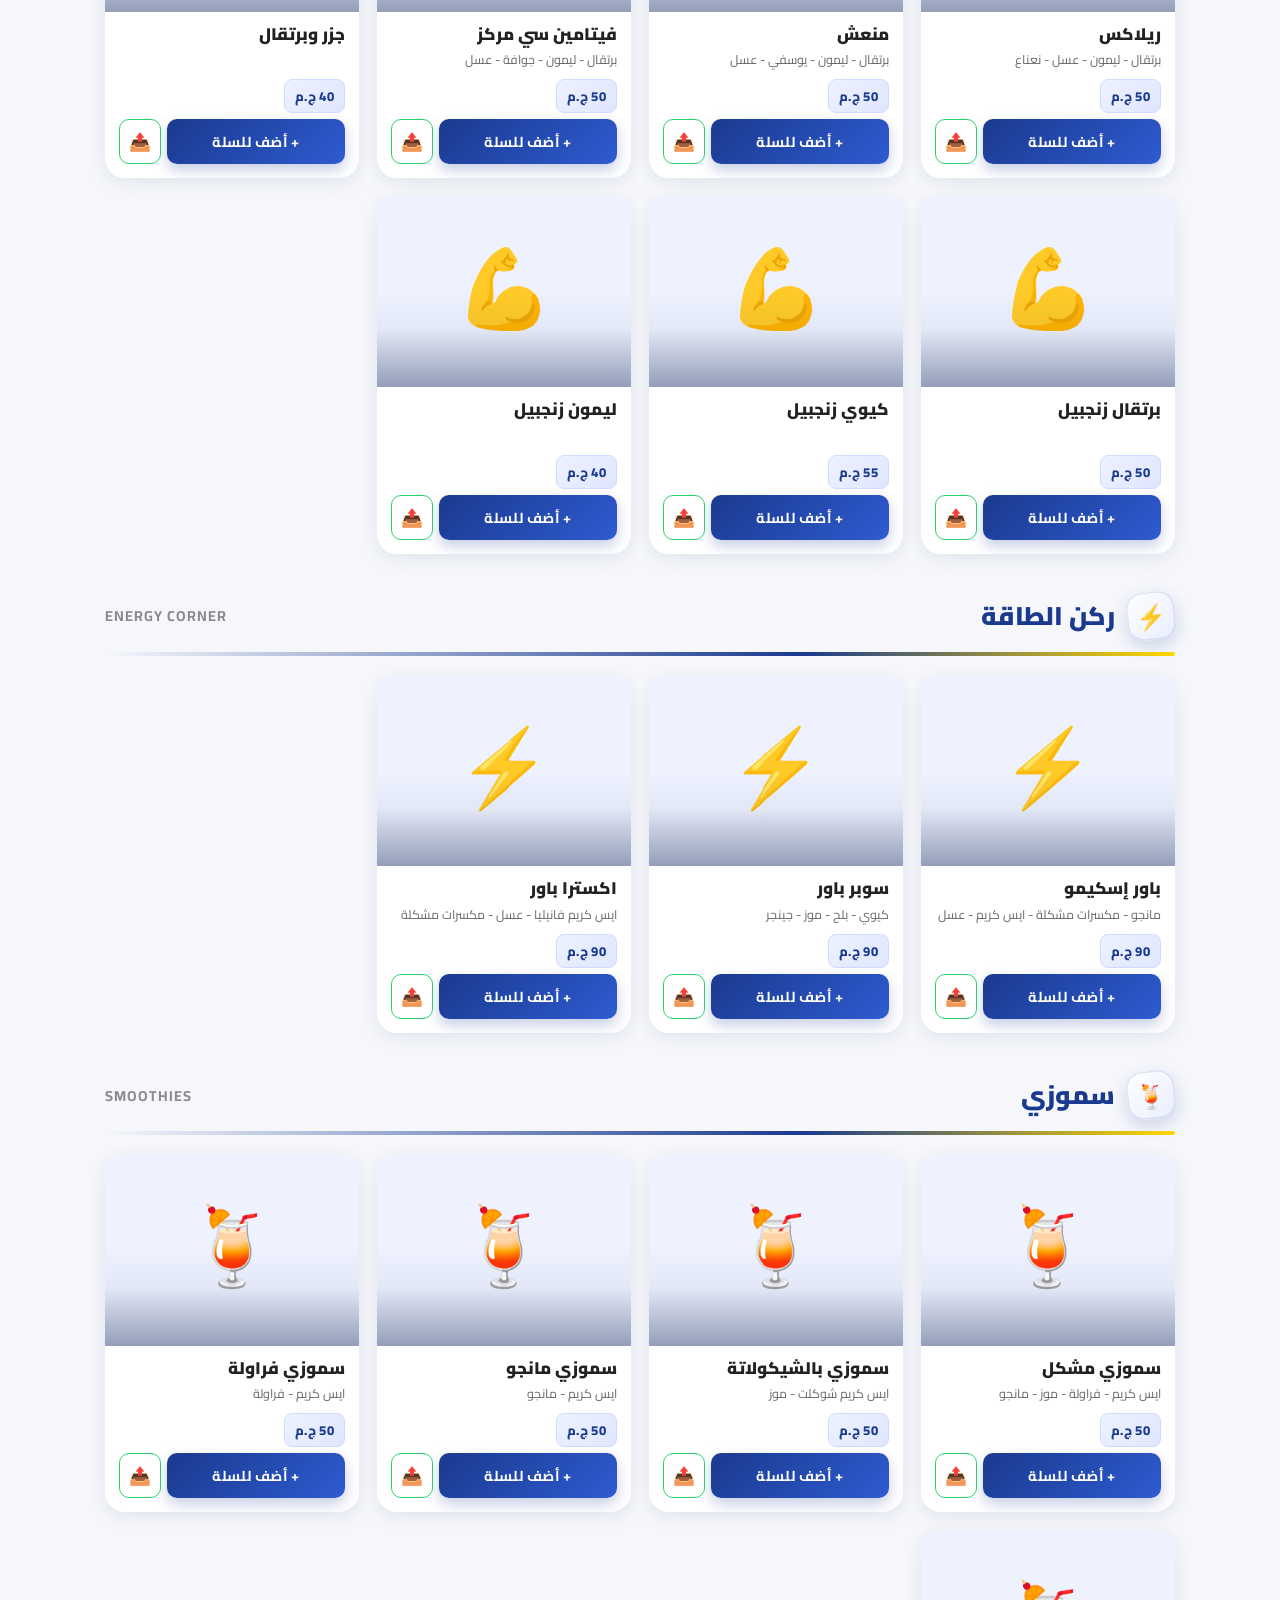
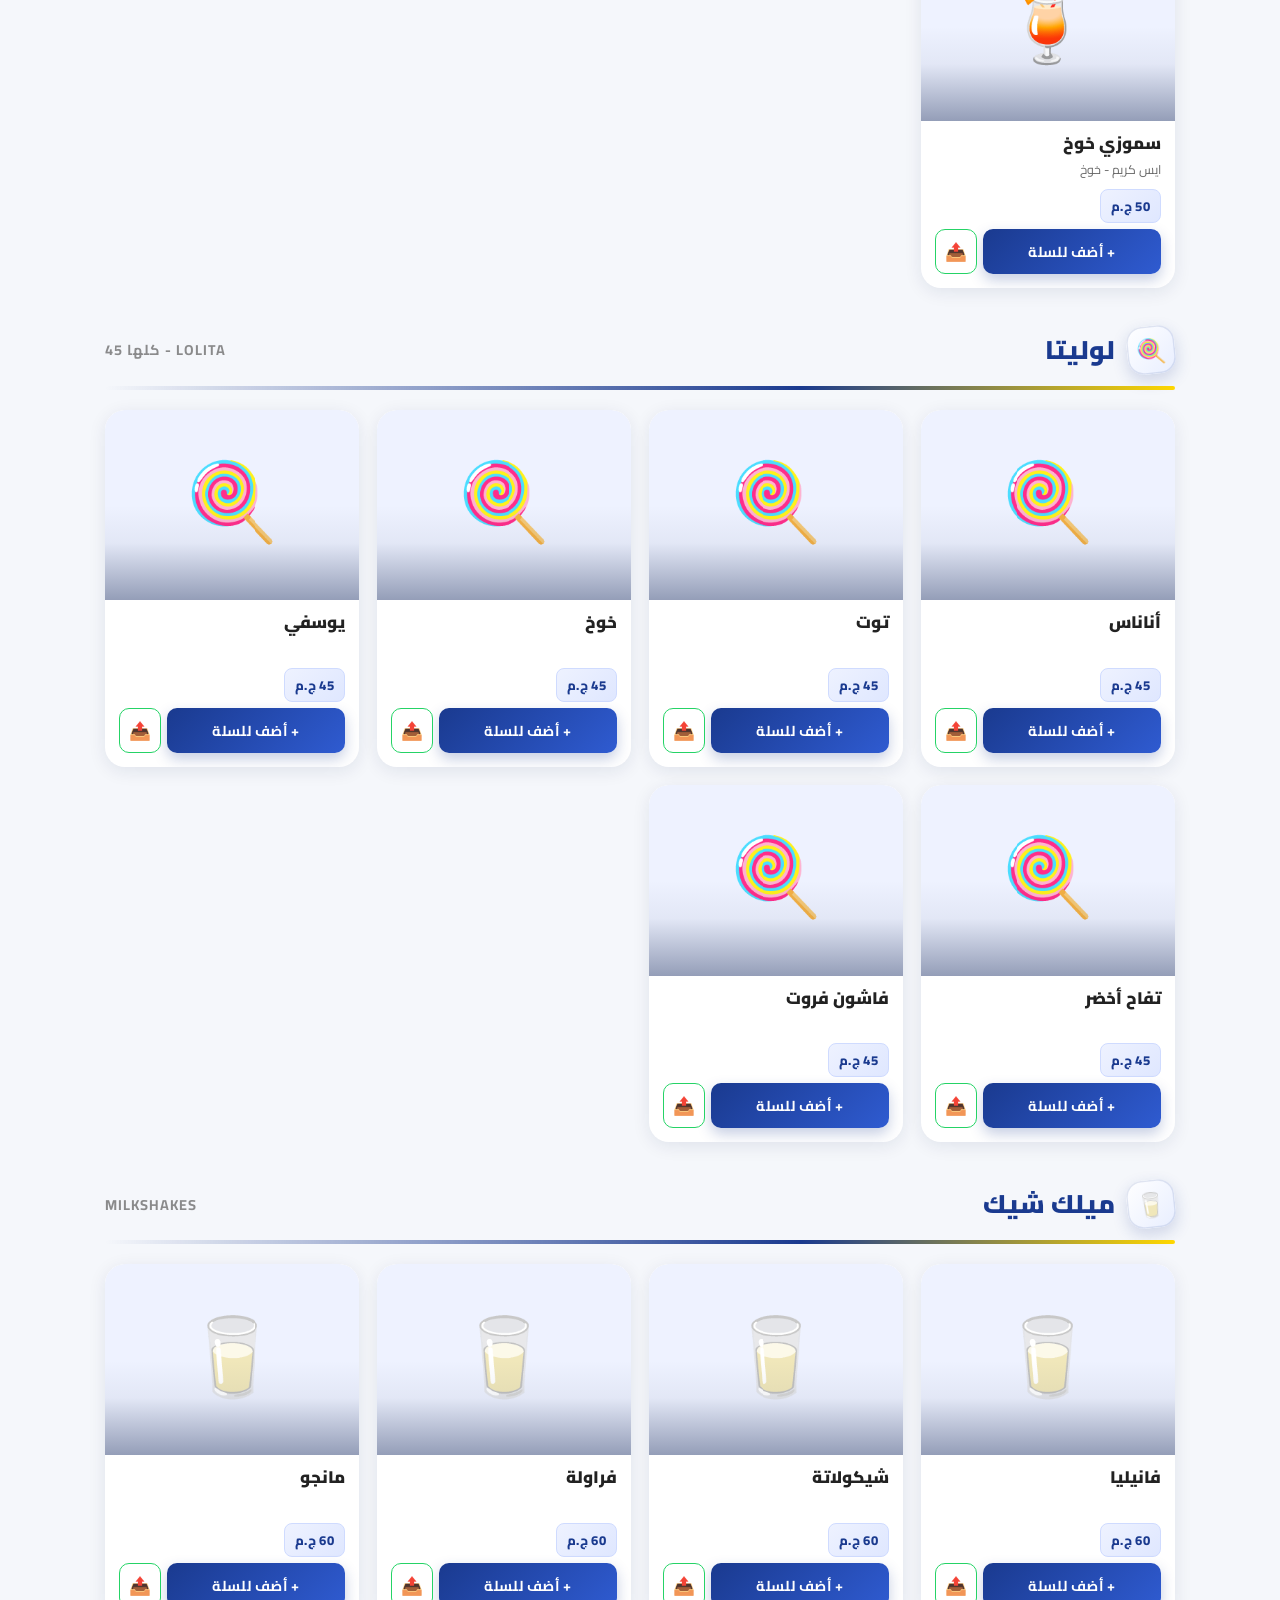
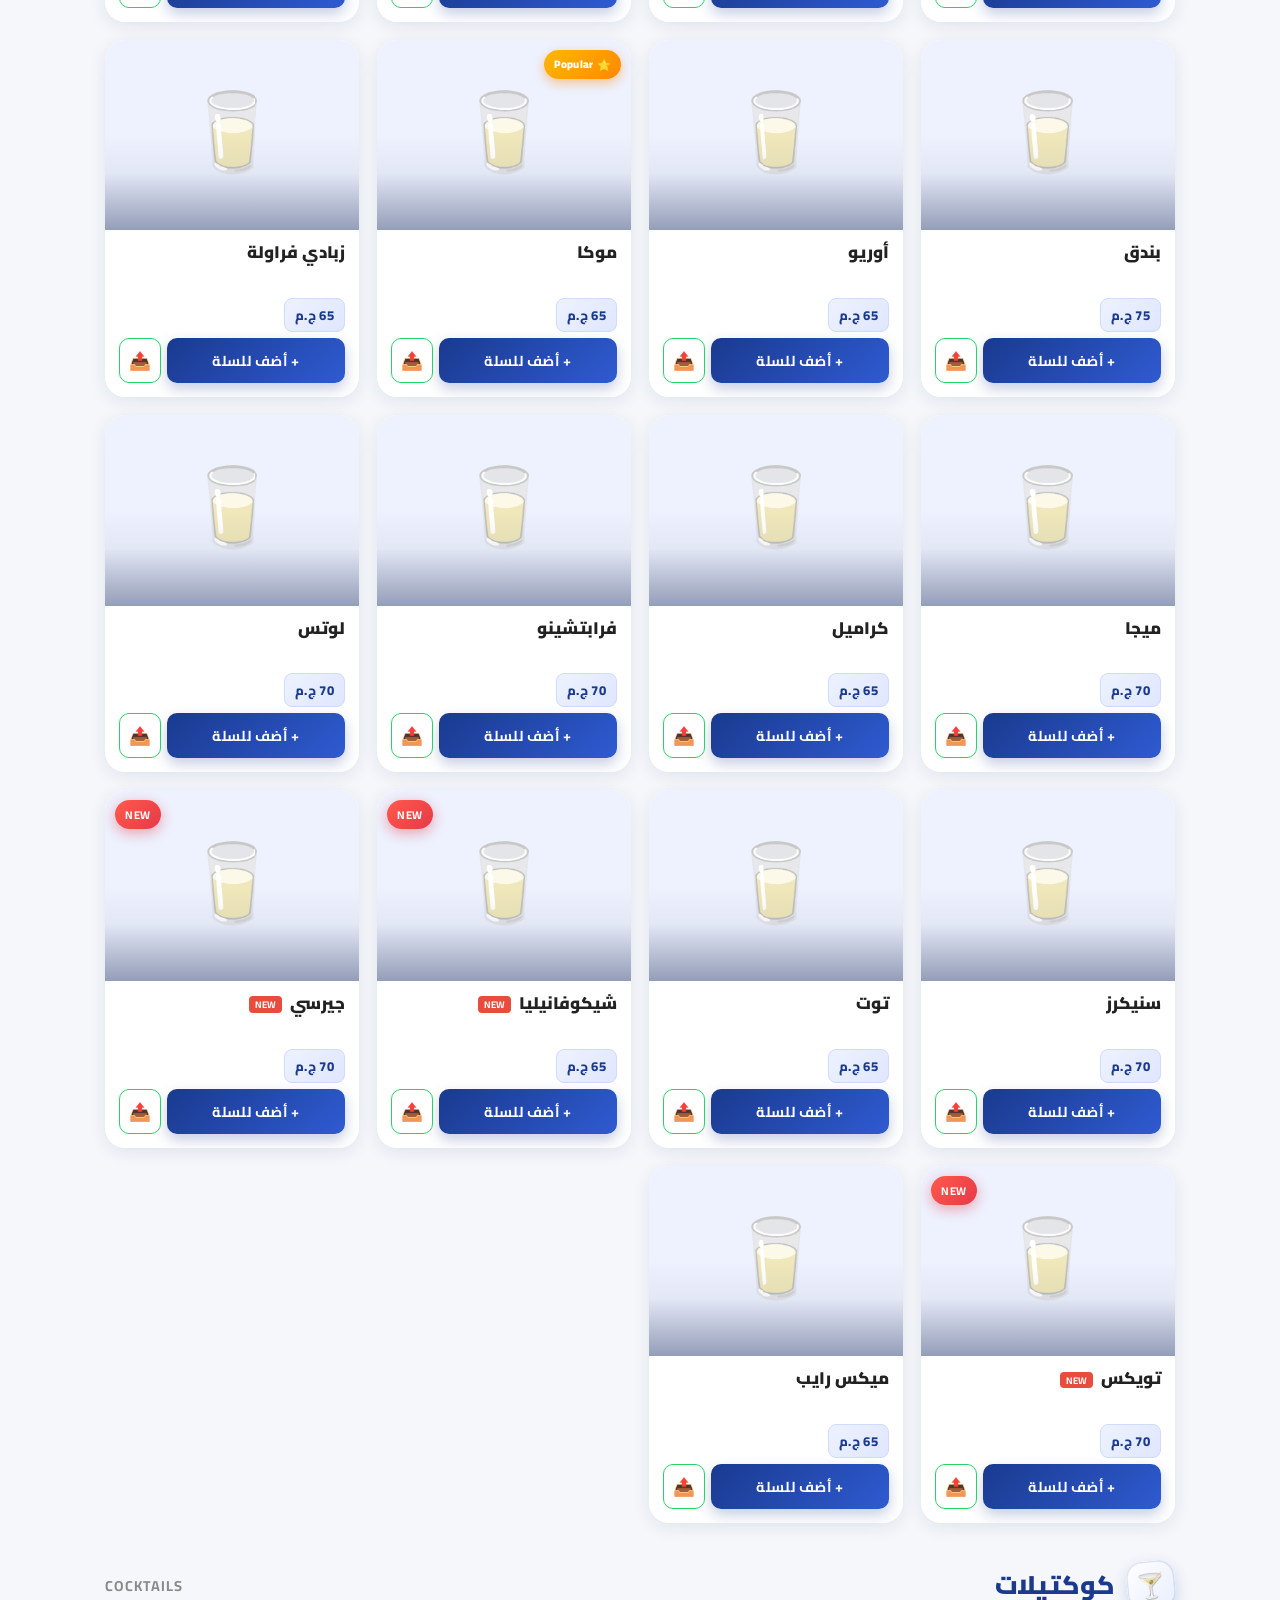
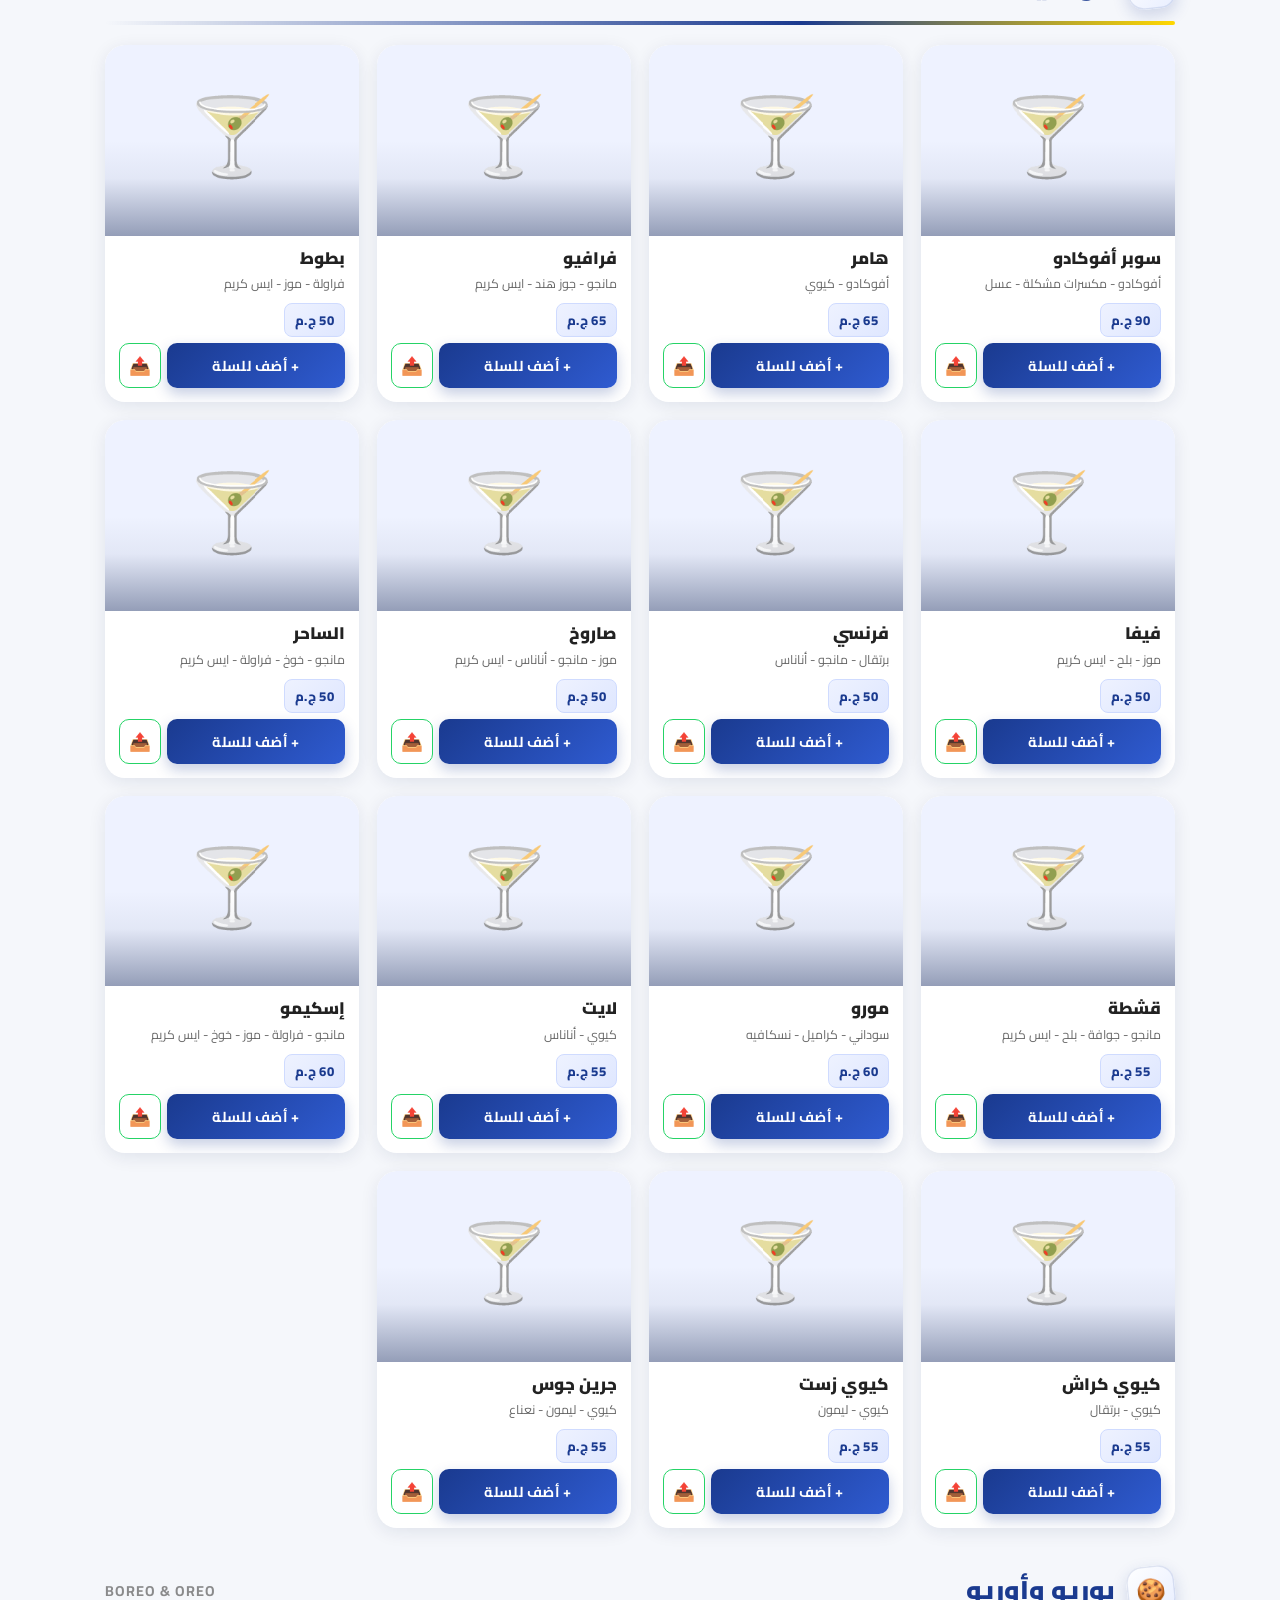
==== commit b4ce1581: "Add New an offer" ====
--- a/index.html
+++ b/index.html
@@ -49,17 +49,18 @@
 
     <!-- ===== قسم عرض الكينجو المميز ===== -->
     <section class="promo-banner">
-        <div class="promo-content">
-            <div class="promo-text">
-                <span class="promo-badge">🔥 جديد إسكيمو</span>
-                <h2>👑 الكينجو وصل!</h2>
-                <p>كينج المانجو عملك <strong>بان كيك بقطع المانجو غرقان صوصات</strong> 🥭😋</p>
-                <button type="button" class="promo-btn" onclick="orderKingo()">اطلبه الآن 🛒</button>
+    <div class="promo-content">
+        <div class="promo-text">
+            <span class="promo-badge">🔥 عروض إسكيمو</span>
+            <h2>عرض ٢ بان كيك ميني 🥞</h2>
+            <p>استمتع بـ <strong>٢ بان كيك ميني</strong> مع نوتيلا، موز، وتفاح طازج</p>
+            <div class="promo-price" style="font-size: 1.2rem; font-weight: bold; margin-bottom: 15px; color: #ff6b6b;">السعر: ٧٥ جنيه</div>
+                <button type="button" class="promo-btn" onclick="addOfferToCart()">اطلبه الآن 🛒</button>
 
             </div>
             <div class="promo-image">
-                <img src="images/kingo.jpg" alt="عرض الكينجو - إسكيمو">
-            </div>
+            <img src="images/eskiom_offer.jpg" alt="عرض ٢ بان كيك ميني - إسكيمو">
+        </div>
         </div>
     </section>
 
--- a/css/style.css
+++ b/css/style.css
@@ -1,6 +1,3 @@
-/* =====================================================
-   ESKIMO FRESH BAR - STYLE.CSS (كامل)
-   ===================================================== */
 
 /* ===== الإعدادات العامة ===== */
 * {
